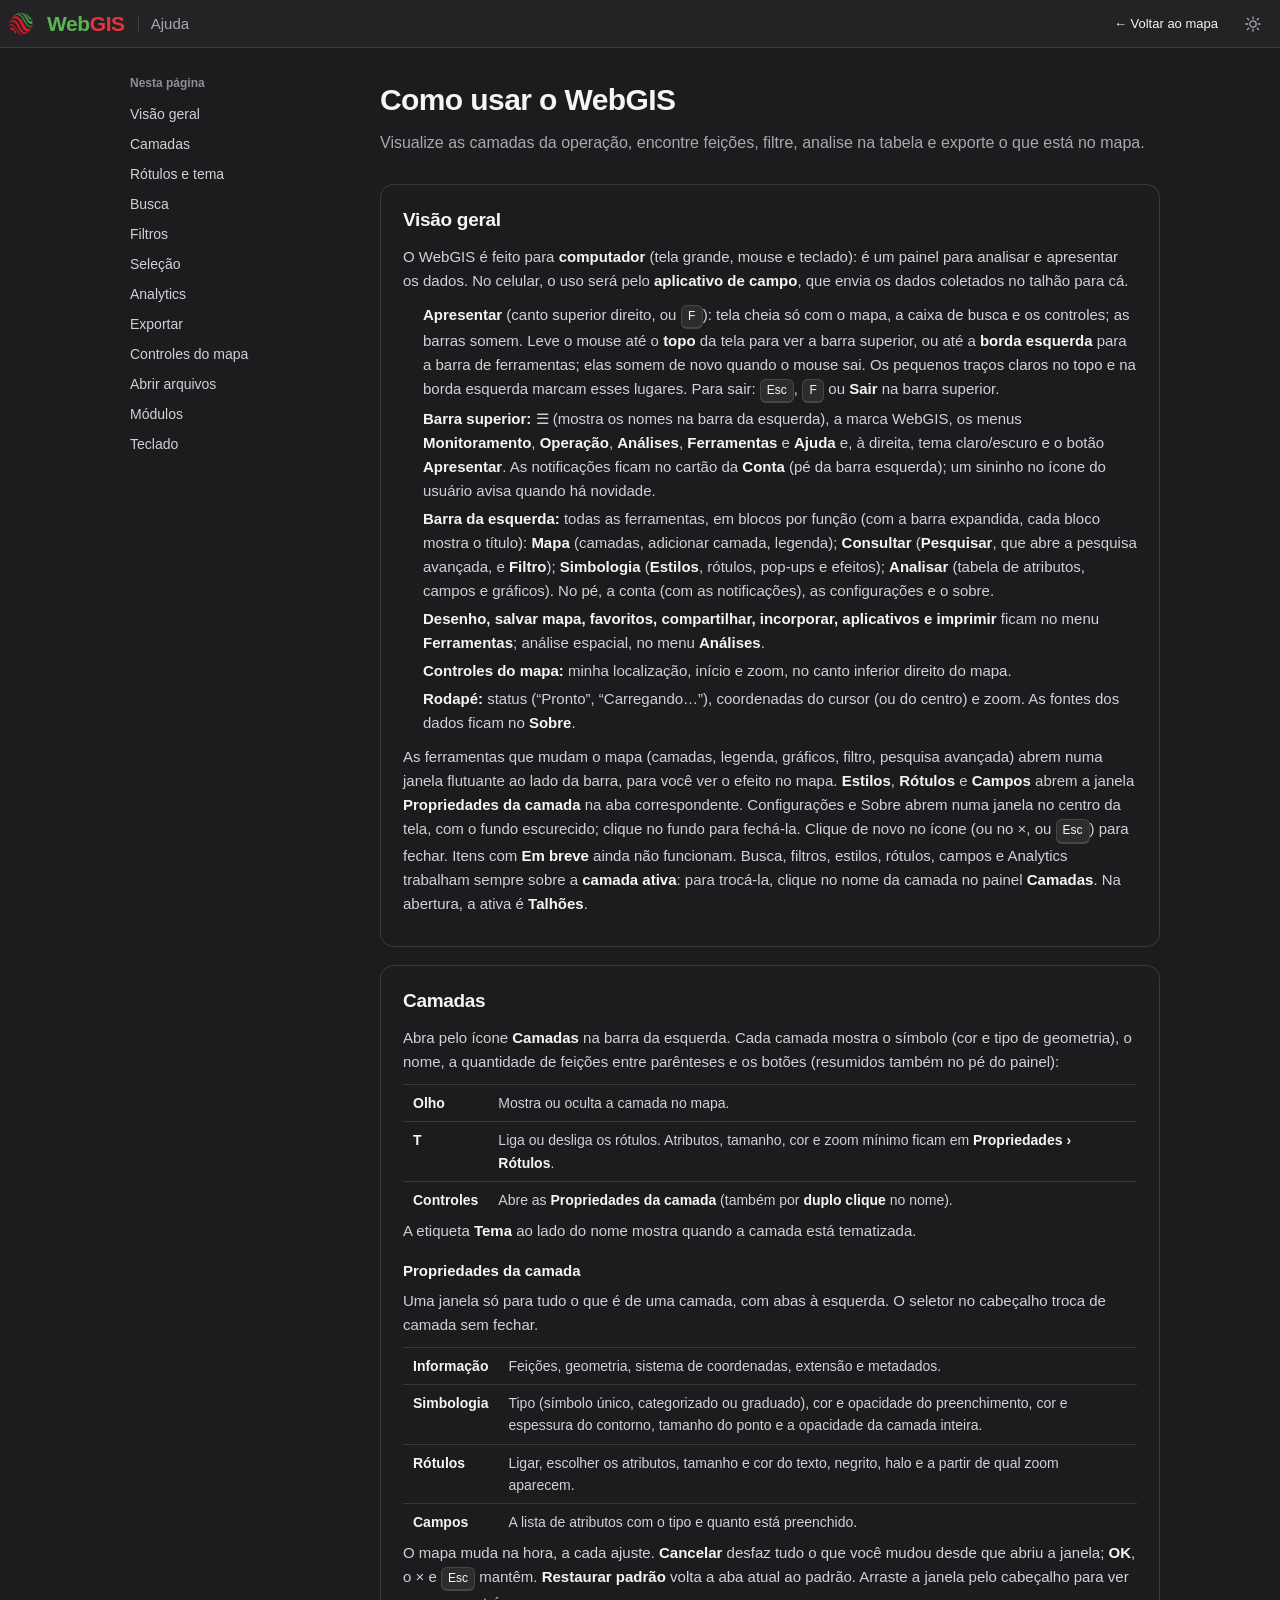
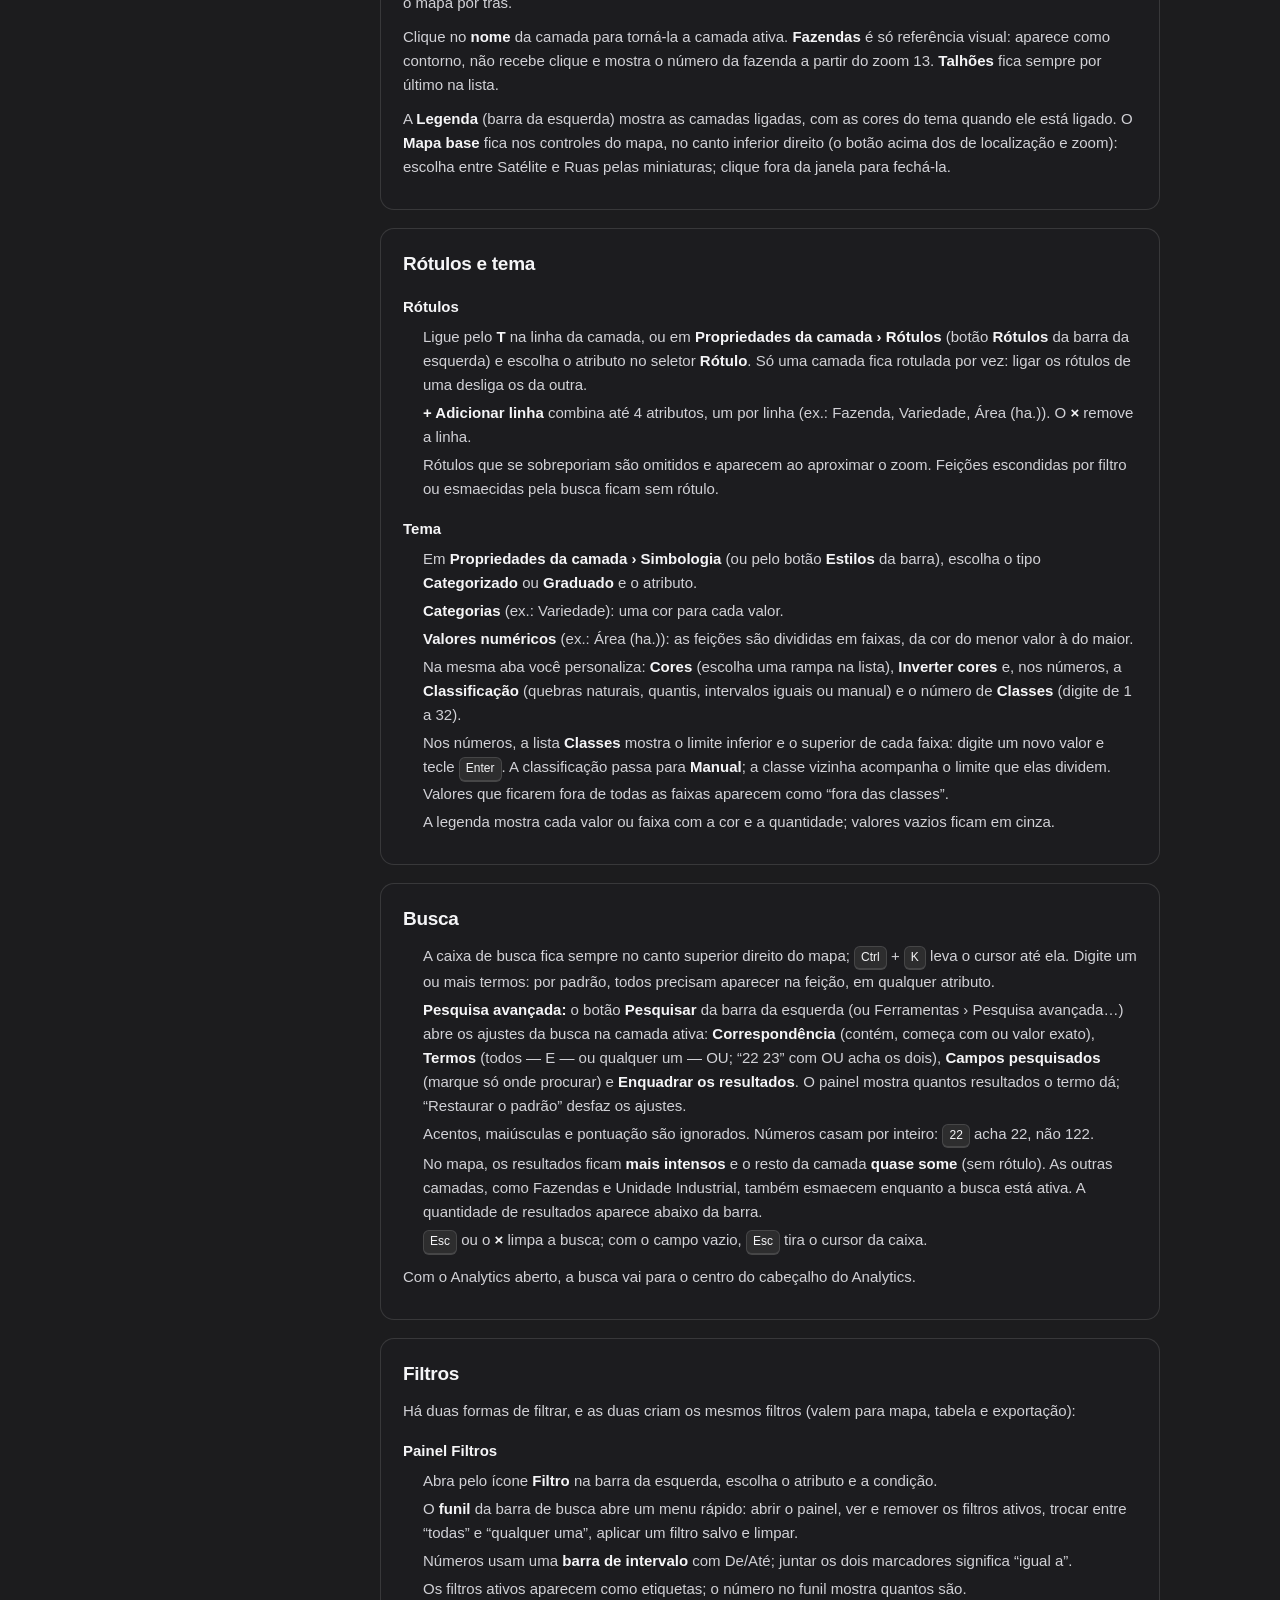
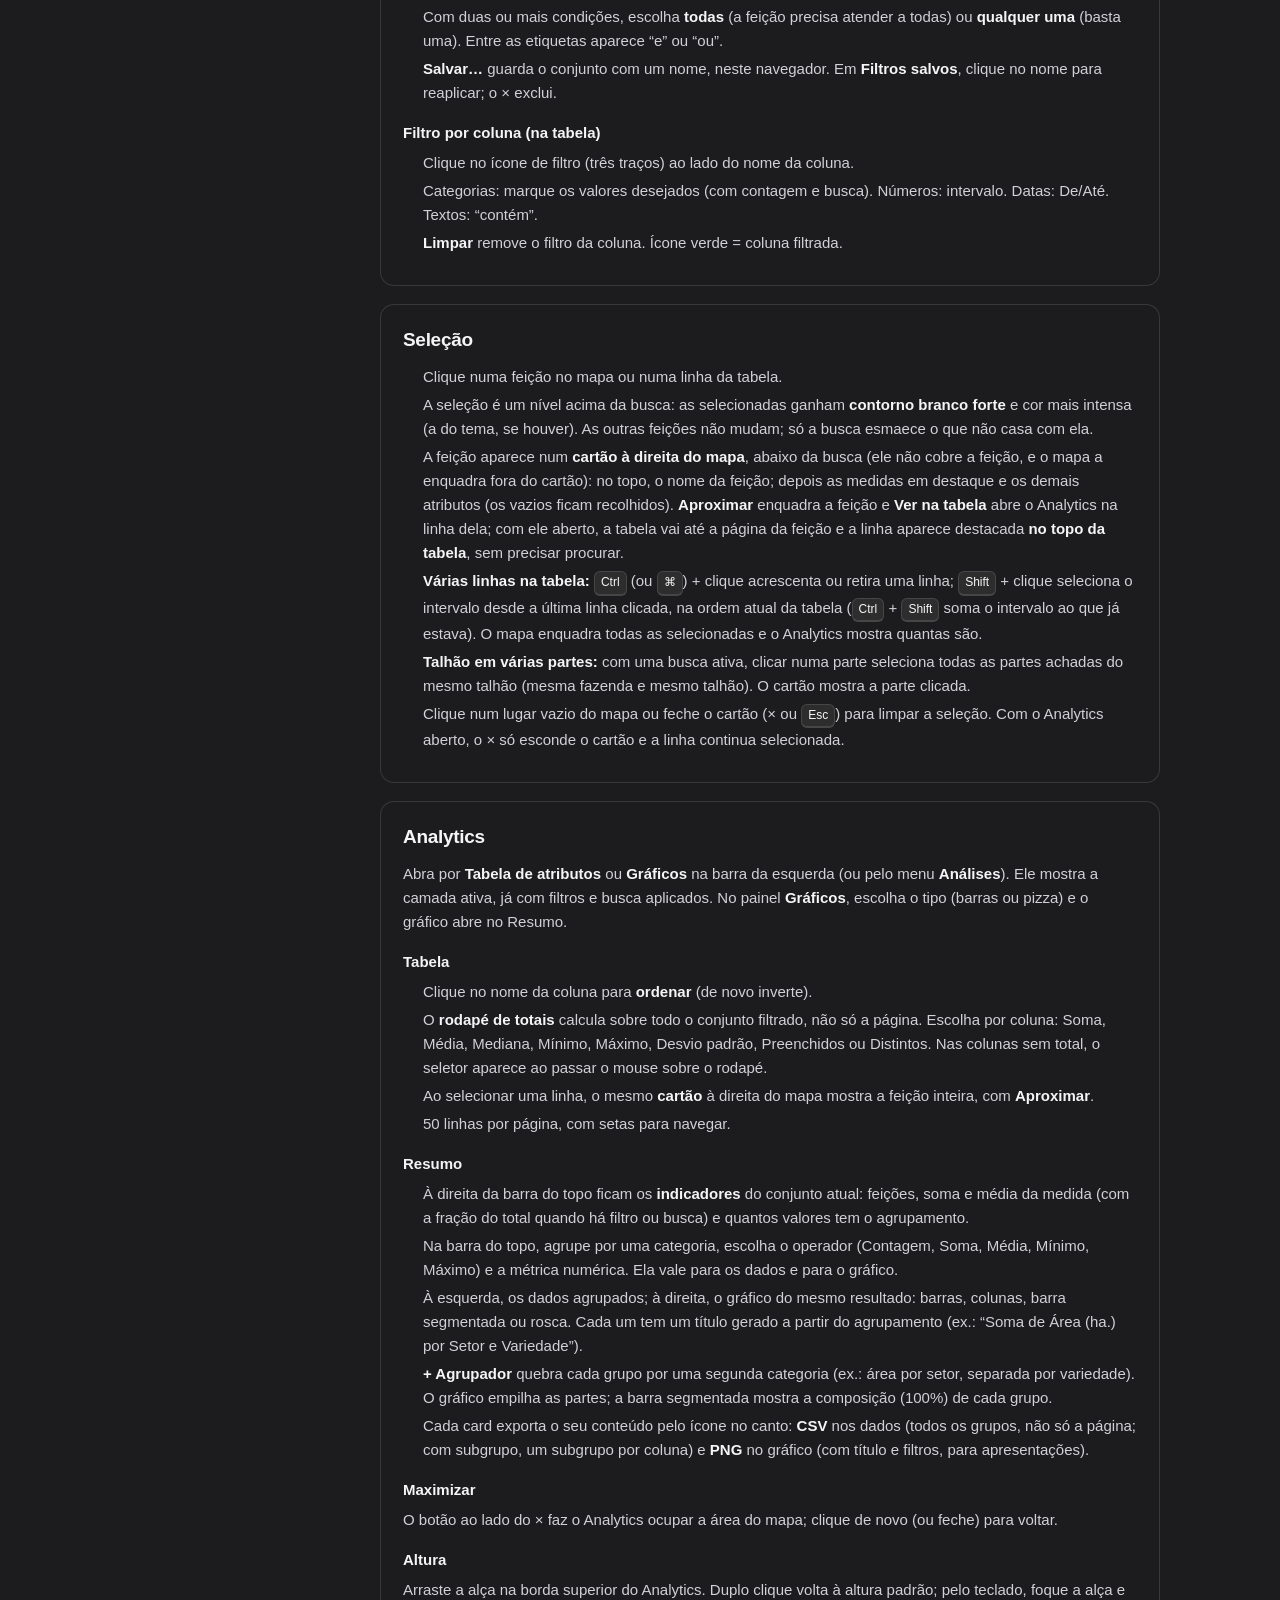
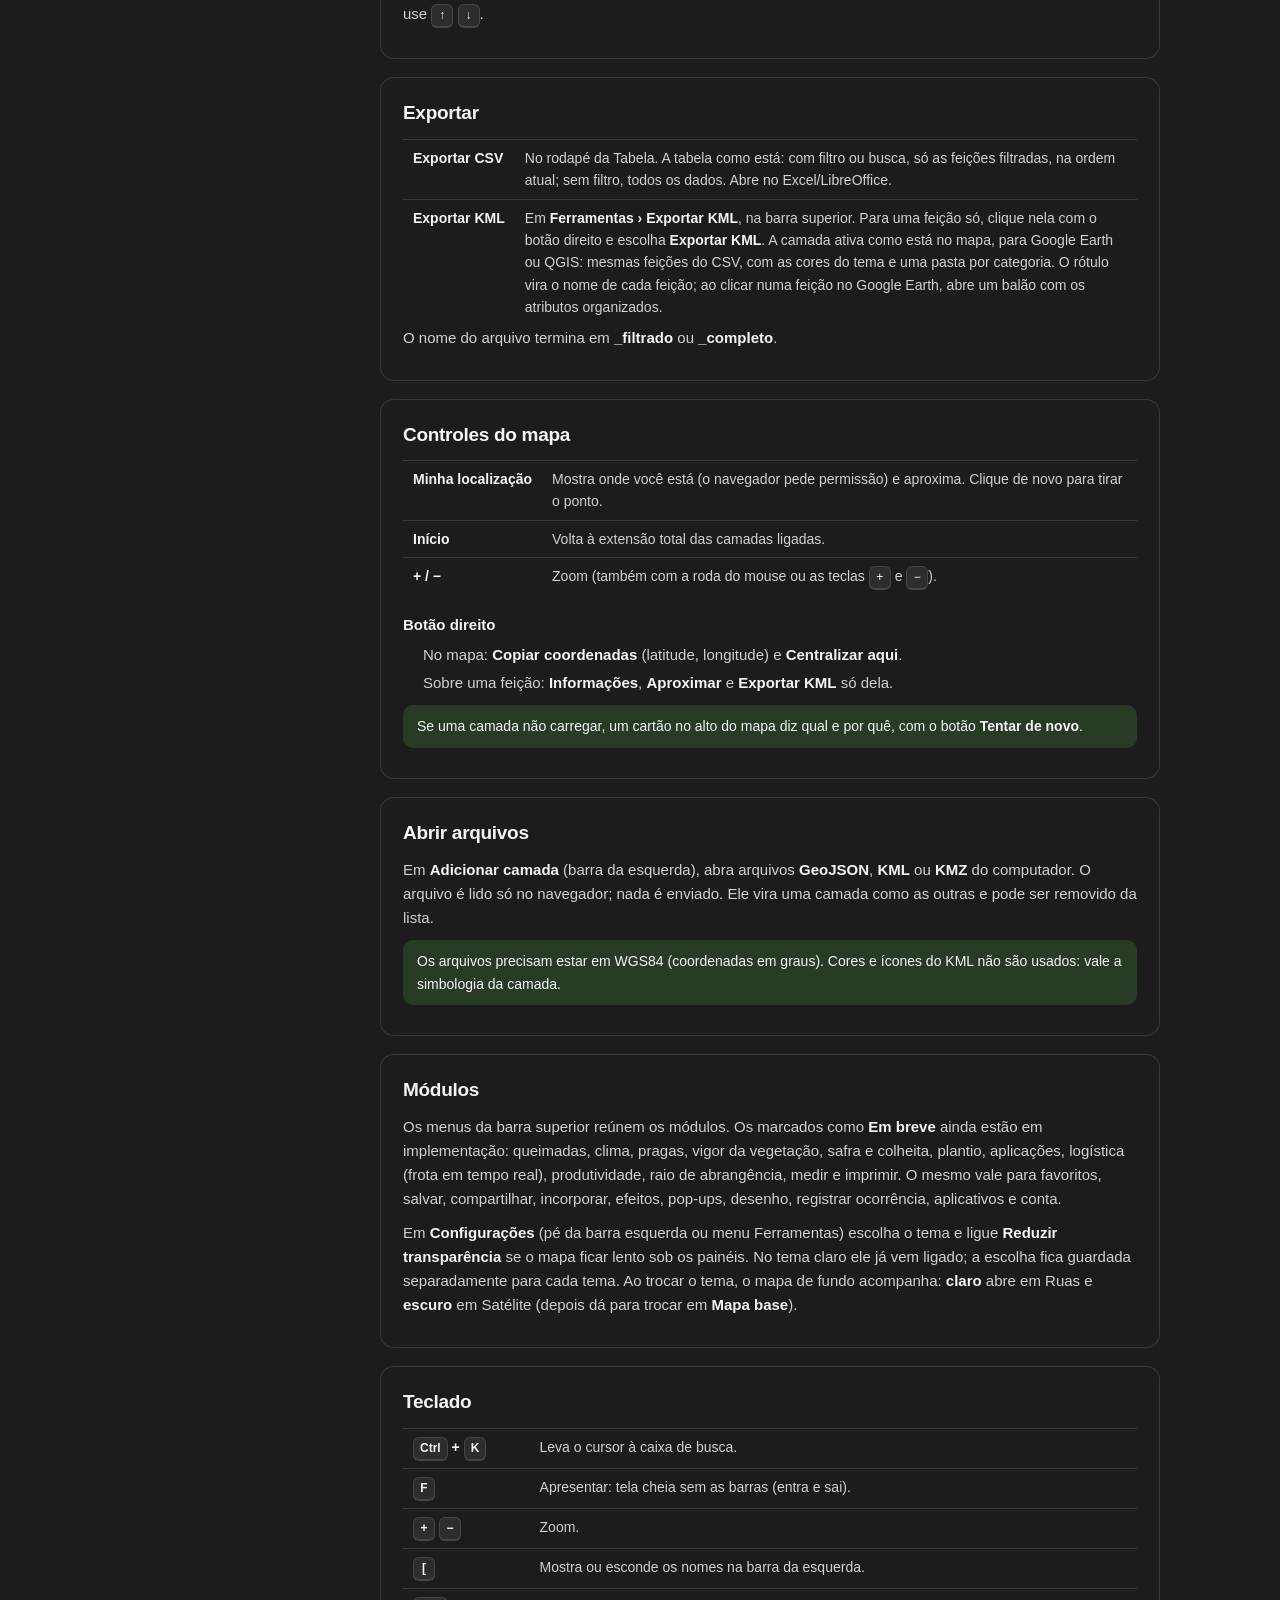
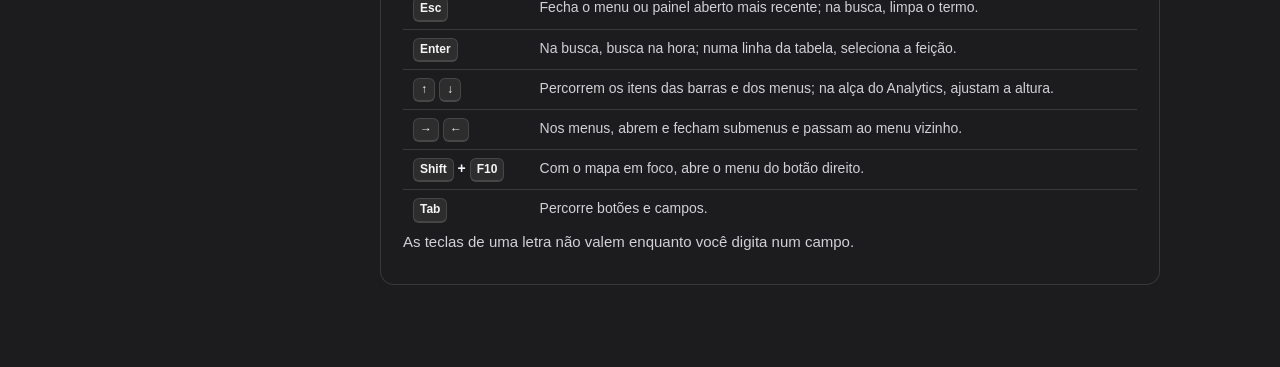
==== ajuda.html @ 35dcbf04 "Camadas: volta o botão de rótulos (T) e ícones do conjunto oficial - Botão T na linha da camada liga" ====
<!DOCTYPE html>
<html lang="pt-BR">

<head>
    <meta charset="UTF-8">
    <meta name="viewport" content="width=device-width, initial-scale=1.0">

    <title>Ajuda · WebGIS</title>
    <meta name="description" content="Guia de uso do WebGIS: camadas, busca, filtros, Analytics, exportação e controles do mapa.">
    <meta name="theme-color" id="meta-theme-color" content="#1c1c1e">

    <!-- Mesma CSP do mapa; o hash corresponde ao script de tema abaixo (idêntico ao do index.html). -->
    <meta
        http-equiv="Content-Security-Policy"
        content="default-src 'self'; script-src 'self' 'sha256-5VChX8X2tOFSpdbvpNxURqT/QXo24LC3D2YyUNdts7Y='; style-src 'self' 'unsafe-inline'; img-src 'self' data:; object-src 'none'; base-uri 'self'; form-action 'none'"
    >

    <link rel="icon" href="assets/icons/favicon.ico" sizes="any">
    <link rel="icon" type="image/png" href="assets/png/favcon_red_green.png">
    <link rel="manifest" href="manifest.webmanifest">
    <link rel="stylesheet" href="css/style.css?v=20261109n">

    <script>(function(){var t="dark";try{if(localStorage.getItem("webgis-theme")==="light"){t="light";}}catch(e){}document.documentElement.setAttribute("data-theme",t);})();</script>

    <style>
        /* Página de leitura: rola normalmente (o mapa usa altura fixa). */
        html,
        body {
            height: auto;
            min-height: 100%;
            overflow: auto;
            background: var(--color-bg);
        }

        .help-topbar {
            position: sticky;
            top: 0;
        }

        .help-back {
            display: inline-flex;
            align-items: center;
            gap: 6px;
            height: 32px;
            padding: 0 14px;
            border-radius: 999px;
            background: transparent;
            color: var(--text);
            font-size: 13px;
            font-weight: 500;
            text-decoration: none;
        }

        .help-back:hover {
            background: var(--segment-selected);
            box-shadow: var(--shadow-segment);
        }

        .help-layout {
            max-width: 1080px;
            margin: 0 auto;
            padding: 28px 20px 64px;
            display: grid;
            grid-template-columns: 220px minmax(0, 1fr);
            gap: 40px;
            align-items: start;
        }

        .help-nav {
            position: sticky;
            top: calc(var(--topbar-h) + 24px);
            display: grid;
            gap: 2px;
        }

        .help-nav p {
            margin: 0 10px 8px;
            color: var(--color-text-subtle);
            font-size: 12px;
            font-weight: 600;
        }

        .help-nav a {
            padding: 6px 10px;
            border-radius: 8px;
            color: var(--color-text-label);
            font-size: 14px;
            text-decoration: none;
        }

        .help-nav a:hover {
            background: var(--hover-bg);
            color: var(--text);
        }

        .help-content {
            color: var(--color-text-label);
            font-size: 15px;
            line-height: 1.6;
        }

        .help-content h1 {
            margin: 0 0 6px;
            color: var(--text);
            font-size: 30px;
            letter-spacing: -0.6px;
        }

        .help-lead {
            margin: 0 0 28px;
            color: var(--text-muted);
            font-size: 16px;
        }

        .help-section {
            margin-bottom: 18px;
            padding: 20px 22px;
            border: 0.5px solid var(--border-hairline);
            border-radius: 14px;
            background: var(--glass-bg);
            scroll-margin-top: calc(var(--topbar-h) + 16px);
        }

        .help-section h2 {
            margin: 0 0 10px;
            color: var(--text);
            font-size: 19px;
            letter-spacing: -0.3px;
        }

        .help-section h3 {
            margin: 16px 0 6px;
            color: var(--text);
            font-size: 15px;
        }

        .help-section p {
            margin: 0 0 10px;
        }

        .help-section ul {
            margin: 0 0 10px;
            padding-left: 20px;
        }

        .help-section li {
            margin-bottom: 4px;
        }

        .help-section strong {
            color: var(--text);
        }

        kbd {
            display: inline-block;
            min-width: 22px;
            padding: 1px 6px;
            border: 1px solid var(--border-hairline);
            border-bottom-width: 2px;
            border-radius: 6px;
            background: var(--color-surface-solid);
            color: var(--text);
            font-family: inherit;
            font-size: 12px;
            text-align: center;
        }

        .help-table {
            width: 100%;
            border-collapse: collapse;
            font-size: 14px;
        }

        .help-table th,
        .help-table td {
            padding: 7px 10px;
            border-top: 1px solid var(--border-hairline);
            text-align: left;
            vertical-align: top;
        }

        .help-table th {
            color: var(--text);
            font-weight: 600;
            white-space: nowrap;
        }

        .help-tip {
            margin-top: 10px;
            padding: 10px 14px;
            border-radius: 10px;
            background: var(--accent-soft);
            color: var(--text);
            font-size: 14px;
        }

        @media (max-width: 820px) {
            .help-layout {
                grid-template-columns: 1fr;
                gap: 20px;
            }

            .help-nav {
                position: static;
                grid-template-columns: repeat(auto-fill, minmax(150px, 1fr));
            }

            .help-nav p {
                grid-column: 1 / -1;
            }
        }
    </style>
</head>

<body>
    <header class="topbar help-topbar">
        <div class="brand">
            <img class="brand-logo" src="assets/png/favcon_red_green.png" alt="" width="28" height="28">
            <span class="brand-name">Web<span class="brand-accent">GIS</span></span><span class="brand-suffix">Ajuda</span>
        </div>

        <div></div>

        <div class="topbar-actions">
            <a class="help-back" href="index.html">← Voltar ao mapa</a>

            <button class="topbar-icon-button theme-toggle" id="theme-toggle" type="button" aria-label="Ativar modo claro" aria-pressed="true" title="Alternar tema">
                <svg class="theme-icon theme-icon-moon" viewBox="0 0 24 24" fill="none" aria-hidden="true">
                    <path d="M21 12.79A9 9 0 1 1 11.21 3 7 7 0 0 0 21 12.79Z" stroke="currentColor" stroke-width="1.7" stroke-linecap="round" stroke-linejoin="round"/>
                </svg>
                <svg class="theme-icon theme-icon-sun" viewBox="0 0 24 24" fill="none" aria-hidden="true">
                    <circle cx="12" cy="12" r="4.2" stroke="currentColor" stroke-width="1.7"/>
                    <path d="M12 2.5V5M12 19V21.5M4.6 4.6L6.4 6.4M17.6 17.6L19.4 19.4M2.5 12H5M19 12H21.5M4.6 19.4L6.4 17.6M17.6 6.4L19.4 4.6" stroke="currentColor" stroke-width="1.7" stroke-linecap="round" stroke-linejoin="round"/>
                </svg>
            </button>
        </div>
    </header>

    <div class="help-layout">
        <nav class="help-nav" aria-label="Seções da ajuda">
            <p>Nesta página</p>
            <a href="#visao-geral">Visão geral</a>
            <a href="#camadas">Camadas</a>
            <a href="#rotulos-tema">Rótulos e tema</a>
            <a href="#busca">Busca</a>
            <a href="#filtros">Filtros</a>
            <a href="#selecao">Seleção</a>
            <a href="#dashboard">Analytics</a>
            <a href="#exportar">Exportar</a>
            <a href="#mapa">Controles do mapa</a>
            <a href="#arquivos">Abrir arquivos</a>
            <a href="#modulos">Módulos</a>
            <a href="#teclado">Teclado</a>
        </nav>

        <main class="help-content">
            <h1>Como usar o WebGIS</h1>
            <p class="help-lead">Visualize as camadas da operação, encontre feições, filtre, analise na tabela e exporte o que está no mapa.</p>

            <section class="help-section" id="visao-geral">
                <h2>Visão geral</h2>
                <p>O WebGIS é feito para <strong>computador</strong> (tela grande, mouse e teclado): é um painel para analisar e apresentar os dados. No celular, o uso será pelo <strong>aplicativo de campo</strong>, que envia os dados coletados no talhão para cá.</p>
                <ul>
                    <li><strong>Apresentar</strong> (canto superior direito, ou <kbd>F</kbd>): tela cheia só com o mapa, a caixa de busca e os controles; as barras somem. Leve o mouse até o <strong>topo</strong> da tela para ver a barra superior, ou até a <strong>borda esquerda</strong> para a barra de ferramentas; elas somem de novo quando o mouse sai. Os pequenos traços claros no topo e na borda esquerda marcam esses lugares. Para sair: <kbd>Esc</kbd>, <kbd>F</kbd> ou <strong>Sair</strong> na barra superior.</li>
                    <li><strong>Barra superior:</strong> ☰ (mostra os nomes na barra da esquerda), a marca WebGIS, os menus <strong>Monitoramento</strong>, <strong>Operação</strong>, <strong>Análises</strong>, <strong>Ferramentas</strong> e <strong>Ajuda</strong> e, à direita, tema claro/escuro e o botão <strong>Apresentar</strong>. As notificações ficam no cartão da <strong>Conta</strong> (pé da barra esquerda); um sininho no ícone do usuário avisa quando há novidade.</li>
                    <li><strong>Barra da esquerda:</strong> todas as ferramentas, em blocos por função (com a barra expandida, cada bloco mostra o título):
                        <strong>Mapa</strong> (camadas, adicionar camada, legenda);
                        <strong>Consultar</strong> (<strong>Pesquisar</strong>, que abre a pesquisa avançada, e <strong>Filtro</strong>);
                        <strong>Simbologia</strong> (<strong>Estilos</strong>, rótulos, pop-ups e efeitos);
                        <strong>Analisar</strong> (tabela de atributos, campos e gráficos).
                        No pé, a conta (com as notificações), as configurações e o sobre.</li>
                    <li><strong>Desenho, salvar mapa, favoritos, compartilhar, incorporar, aplicativos e imprimir</strong> ficam no menu <strong>Ferramentas</strong>; análise espacial, no menu <strong>Análises</strong>.</li>
                    <li><strong>Controles do mapa:</strong> minha localização, início e zoom, no canto inferior direito do mapa.</li>
                    <li><strong>Rodapé:</strong> status (“Pronto”, “Carregando…”), coordenadas do cursor (ou do centro) e zoom. As fontes dos dados ficam no <strong>Sobre</strong>.</li>
                </ul>
                <p>As ferramentas que mudam o mapa (camadas, legenda, gráficos, filtro, pesquisa avançada) abrem numa janela flutuante ao lado da barra, para você ver o efeito no mapa. <strong>Estilos</strong>, <strong>Rótulos</strong> e <strong>Campos</strong> abrem a janela <strong>Propriedades da camada</strong> na aba correspondente. Configurações e Sobre abrem numa janela no centro da tela, com o fundo escurecido; clique no fundo para fechá-la. Clique de novo no ícone (ou no ×, ou <kbd>Esc</kbd>) para fechar. Itens com <strong>Em breve</strong> ainda não funcionam. Busca, filtros, estilos, rótulos, campos e Analytics trabalham sempre sobre a <strong>camada ativa</strong>: para trocá-la, clique no nome da camada no painel <strong>Camadas</strong>. Na abertura, a ativa é <strong>Talhões</strong>.</p>
            </section>

            <section class="help-section" id="camadas">
                <h2>Camadas</h2>
                <p>Abra pelo ícone <strong>Camadas</strong> na barra da esquerda. Cada camada mostra o símbolo (cor e tipo de geometria), o nome, a quantidade de feições entre parênteses e os botões (resumidos também no pé do painel):</p>
                <table class="help-table">
                    <tr><th>Olho</th><td>Mostra ou oculta a camada no mapa.</td></tr>
                    <tr><th>T</th><td>Liga ou desliga os rótulos. Atributos, tamanho, cor e zoom mínimo ficam em <strong>Propriedades › Rótulos</strong>.</td></tr>
                    <tr><th>Controles</th><td>Abre as <strong>Propriedades da camada</strong> (também por <strong>duplo clique</strong> no nome).</td></tr>
                </table>
                <p>A etiqueta <strong>Tema</strong> ao lado do nome mostra quando a camada está tematizada.</p>
                <h3>Propriedades da camada</h3>
                <p>Uma janela só para tudo o que é de uma camada, com abas à esquerda. O seletor no cabeçalho troca de camada sem fechar.</p>
                <table class="help-table">
                    <tr><th>Informação</th><td>Feições, geometria, sistema de coordenadas, extensão e metadados.</td></tr>
                    <tr><th>Simbologia</th><td>Tipo (símbolo único, categorizado ou graduado), cor e opacidade do preenchimento, cor e espessura do contorno, tamanho do ponto e a opacidade da camada inteira.</td></tr>
                    <tr><th>Rótulos</th><td>Ligar, escolher os atributos, tamanho e cor do texto, negrito, halo e a partir de qual zoom aparecem.</td></tr>
                    <tr><th>Campos</th><td>A lista de atributos com o tipo e quanto está preenchido.</td></tr>
                </table>
                <p>O mapa muda na hora, a cada ajuste. <strong>Cancelar</strong> desfaz tudo o que você mudou desde que abriu a janela; <strong>OK</strong>, o × e <kbd>Esc</kbd> mantêm. <strong>Restaurar padrão</strong> volta a aba atual ao padrão. Arraste a janela pelo cabeçalho para ver o mapa por trás.</p>
                <p>Clique no <strong>nome</strong> da camada para torná-la a camada ativa. <strong>Fazendas</strong> é só referência visual: aparece como contorno, não recebe clique e mostra o número da fazenda a partir do zoom 13. <strong>Talhões</strong> fica sempre por último na lista.</p>
                <p>A <strong>Legenda</strong> (barra da esquerda) mostra as camadas ligadas, com as cores do tema quando ele está ligado. O <strong>Mapa base</strong> fica nos controles do mapa, no canto inferior direito (o botão acima dos de localização e zoom): escolha entre Satélite e Ruas pelas miniaturas; clique fora da janela para fechá-la.</p>
            </section>

            <section class="help-section" id="rotulos-tema">
                <h2>Rótulos e tema</h2>
                <h3>Rótulos</h3>
                <ul>
                    <li>Ligue pelo <strong>T</strong> na linha da camada, ou em <strong>Propriedades da camada › Rótulos</strong> (botão <strong>Rótulos</strong> da barra da esquerda) e escolha o atributo no seletor <strong>Rótulo</strong>. Só uma camada fica rotulada por vez: ligar os rótulos de uma desliga os da outra.</li>
                    <li><strong>+ Adicionar linha</strong> combina até 4 atributos, um por linha (ex.: Fazenda, Variedade, Área (ha.)). O <strong>×</strong> remove a linha.</li>
                    <li>Rótulos que se sobreporiam são omitidos e aparecem ao aproximar o zoom. Feições escondidas por filtro ou esmaecidas pela busca ficam sem rótulo.</li>
                </ul>
                <h3>Tema</h3>
                <ul>
                    <li>Em <strong>Propriedades da camada › Simbologia</strong> (ou pelo botão <strong>Estilos</strong> da barra), escolha o tipo <strong>Categorizado</strong> ou <strong>Graduado</strong> e o atributo.</li>
                    <li><strong>Categorias</strong> (ex.: Variedade): uma cor para cada valor.</li>
                    <li><strong>Valores numéricos</strong> (ex.: Área (ha.)): as feições são divididas em faixas, da cor do menor valor à do maior.</li>
                    <li>Na mesma aba você personaliza: <strong>Cores</strong> (escolha uma rampa na lista), <strong>Inverter cores</strong> e, nos números, a <strong>Classificação</strong> (quebras naturais, quantis, intervalos iguais ou manual) e o número de <strong>Classes</strong> (digite de 1 a 32).</li>
                    <li>Nos números, a lista <strong>Classes</strong> mostra o limite inferior e o superior de cada faixa: digite um novo valor e tecle <kbd>Enter</kbd>. A classificação passa para <strong>Manual</strong>; a classe vizinha acompanha o limite que elas dividem. Valores que ficarem fora de todas as faixas aparecem como “fora das classes”.</li>
                    <li>A legenda mostra cada valor ou faixa com a cor e a quantidade; valores vazios ficam em cinza.</li>
                </ul>
            </section>

            <section class="help-section" id="busca">
                <h2>Busca</h2>
                <ul>
                    <li>A caixa de busca fica sempre no canto superior direito do mapa; <kbd>Ctrl</kbd> + <kbd>K</kbd> leva o cursor até ela. Digite um ou mais termos: por padrão, todos precisam aparecer na feição, em qualquer atributo.</li>
                    <li><strong>Pesquisa avançada:</strong> o botão <strong>Pesquisar</strong> da barra da esquerda (ou Ferramentas › Pesquisa avançada…) abre os ajustes da busca na camada ativa: <strong>Correspondência</strong> (contém, começa com ou valor exato), <strong>Termos</strong> (todos — E — ou qualquer um — OU; “22 23” com OU acha os dois), <strong>Campos pesquisados</strong> (marque só onde procurar) e <strong>Enquadrar os resultados</strong>. O painel mostra quantos resultados o termo dá; “Restaurar o padrão” desfaz os ajustes.</li>
                    <li>Acentos, maiúsculas e pontuação são ignorados. Números casam por inteiro: <kbd>22</kbd> acha 22, não 122.</li>
                    <li>No mapa, os resultados ficam <strong>mais intensos</strong> e o resto da camada <strong>quase some</strong> (sem rótulo). As outras camadas, como Fazendas e Unidade Industrial, também esmaecem enquanto a busca está ativa. A quantidade de resultados aparece abaixo da barra.</li>
                    <li><kbd>Esc</kbd> ou o <strong>×</strong> limpa a busca; com o campo vazio, <kbd>Esc</kbd> tira o cursor da caixa.</li>
                </ul>
                <p>Com o Analytics aberto, a busca vai para o centro do cabeçalho do Analytics.</p>
            </section>

            <section class="help-section" id="filtros">
                <h2>Filtros</h2>
                <p>Há duas formas de filtrar, e as duas criam os mesmos filtros (valem para mapa, tabela e exportação):</p>
                <h3>Painel Filtros</h3>
                <ul>
                    <li>Abra pelo ícone <strong>Filtro</strong> na barra da esquerda, escolha o atributo e a condição.</li>
                    <li>O <strong>funil</strong> da barra de busca abre um menu rápido: abrir o painel, ver e remover os filtros ativos, trocar entre “todas” e “qualquer uma”, aplicar um filtro salvo e limpar.</li>
                    <li>Números usam uma <strong>barra de intervalo</strong> com De/Até; juntar os dois marcadores significa “igual a”.</li>
                    <li>Os filtros ativos aparecem como etiquetas; o número no funil mostra quantos são.</li>
                    <li>Com duas ou mais condições, escolha <strong>todas</strong> (a feição precisa atender a todas) ou <strong>qualquer uma</strong> (basta uma). Entre as etiquetas aparece “e” ou “ou”.</li>
                    <li><strong>Salvar…</strong> guarda o conjunto com um nome, neste navegador. Em <strong>Filtros salvos</strong>, clique no nome para reaplicar; o × exclui.</li>
                </ul>
                <h3>Filtro por coluna (na tabela)</h3>
                <ul>
                    <li>Clique no ícone de filtro (três traços) ao lado do nome da coluna.</li>
                    <li>Categorias: marque os valores desejados (com contagem e busca). Números: intervalo. Datas: De/Até. Textos: “contém”.</li>
                    <li><strong>Limpar</strong> remove o filtro da coluna. Ícone verde = coluna filtrada.</li>
                </ul>
            </section>

            <section class="help-section" id="selecao">
                <h2>Seleção</h2>
                <ul>
                    <li>Clique numa feição no mapa ou numa linha da tabela.</li>
                    <li>A seleção é um nível acima da busca: as selecionadas ganham <strong>contorno branco forte</strong> e cor mais intensa (a do tema, se houver). As outras feições não mudam; só a busca esmaece o que não casa com ela.</li>
                    <li>A feição aparece num <strong>cartão à direita do mapa</strong>, abaixo da busca (ele não cobre a feição, e o mapa a enquadra fora do cartão): no topo, o nome da feição; depois as medidas em destaque e os demais atributos (os vazios ficam recolhidos). <strong>Aproximar</strong> enquadra a feição e <strong>Ver na tabela</strong> abre o Analytics na linha dela; com ele aberto, a tabela vai até a página da feição e a linha aparece destacada <strong>no topo da tabela</strong>, sem precisar procurar.</li>
                    <li><strong>Várias linhas na tabela:</strong> <kbd>Ctrl</kbd> (ou <kbd>⌘</kbd>) + clique acrescenta ou retira uma linha; <kbd>Shift</kbd> + clique seleciona o intervalo desde a última linha clicada, na ordem atual da tabela (<kbd>Ctrl</kbd> + <kbd>Shift</kbd> soma o intervalo ao que já estava). O mapa enquadra todas as selecionadas e o Analytics mostra quantas são.</li>
                    <li><strong>Talhão em várias partes:</strong> com uma busca ativa, clicar numa parte seleciona todas as partes achadas do mesmo talhão (mesma fazenda e mesmo talhão). O cartão mostra a parte clicada.</li>
                    <li>Clique num lugar vazio do mapa ou feche o cartão (× ou <kbd>Esc</kbd>) para limpar a seleção. Com o Analytics aberto, o × só esconde o cartão e a linha continua selecionada.</li>
                </ul>
            </section>

            <section class="help-section" id="dashboard">
                <h2>Analytics</h2>
                <p>Abra por <strong>Tabela de atributos</strong> ou <strong>Gráficos</strong> na barra da esquerda (ou pelo menu <strong>Análises</strong>). Ele mostra a camada ativa, já com filtros e busca aplicados. No painel <strong>Gráficos</strong>, escolha o tipo (barras ou pizza) e o gráfico abre no Resumo.</p>
                <h3>Tabela</h3>
                <ul>
                    <li>Clique no nome da coluna para <strong>ordenar</strong> (de novo inverte).</li>
                    <li>O <strong>rodapé de totais</strong> calcula sobre todo o conjunto filtrado, não só a página. Escolha por coluna: Soma, Média, Mediana, Mínimo, Máximo, Desvio padrão, Preenchidos ou Distintos. Nas colunas sem total, o seletor aparece ao passar o mouse sobre o rodapé.</li>
                    <li>Ao selecionar uma linha, o mesmo <strong>cartão</strong> à direita do mapa mostra a feição inteira, com <strong>Aproximar</strong>.</li>
                    <li>50 linhas por página, com setas para navegar.</li>
                </ul>
                <h3>Resumo</h3>
                <ul>
                    <li>À direita da barra do topo ficam os <strong>indicadores</strong> do conjunto atual: feições, soma e média da medida (com a fração do total quando há filtro ou busca) e quantos valores tem o agrupamento.</li>
                    <li>Na barra do topo, agrupe por uma categoria, escolha o operador (Contagem, Soma, Média, Mínimo, Máximo) e a métrica numérica. Ela vale para os dados e para o gráfico.</li>
                    <li>À esquerda, os dados agrupados; à direita, o gráfico do mesmo resultado: barras, colunas, barra segmentada ou rosca. Cada um tem um título gerado a partir do agrupamento (ex.: “Soma de Área (ha.) por Setor e Variedade”).</li>
                    <li><strong>+ Agrupador</strong> quebra cada grupo por uma segunda categoria (ex.: área por setor, separada por variedade). O gráfico empilha as partes; a barra segmentada mostra a composição (100%) de cada grupo.</li>
                    <li>Cada card exporta o seu conteúdo pelo ícone no canto: <strong>CSV</strong> nos dados (todos os grupos, não só a página; com subgrupo, um subgrupo por coluna) e <strong>PNG</strong> no gráfico (com título e filtros, para apresentações).</li>
                </ul>
                <h3>Maximizar</h3>
                <p>O botão ao lado do × faz o Analytics ocupar a área do mapa; clique de novo (ou feche) para voltar.</p>
                <h3>Altura</h3>
                <p>Arraste a alça na borda superior do Analytics. Duplo clique volta à altura padrão; pelo teclado, foque a alça e use <kbd>↑</kbd> <kbd>↓</kbd>.</p>
            </section>

            <section class="help-section" id="exportar">
                <h2>Exportar</h2>
                <table class="help-table">
                    <tr><th>Exportar CSV</th><td>No rodapé da Tabela. A tabela como está: com filtro ou busca, só as feições filtradas, na ordem atual; sem filtro, todos os dados. Abre no Excel/LibreOffice.</td></tr>
                    <tr><th>Exportar KML</th><td>Em <strong>Ferramentas › Exportar KML</strong>, na barra superior. Para uma feição só, clique nela com o botão direito e escolha <strong>Exportar KML</strong>. A camada ativa como está no mapa, para Google Earth ou QGIS: mesmas feições do CSV, com as cores do tema e uma pasta por categoria. O rótulo vira o nome de cada feição; ao clicar numa feição no Google Earth, abre um balão com os atributos organizados.</td></tr>
                </table>
                <p>O nome do arquivo termina em <strong>_filtrado</strong> ou <strong>_completo</strong>.</p>
            </section>

            <section class="help-section" id="mapa">
                <h2>Controles do mapa</h2>
                <table class="help-table">
                                        <tr><th>Minha localização</th><td>Mostra onde você está (o navegador pede permissão) e aproxima. Clique de novo para tirar o ponto.</td></tr>
                                        <tr><th>Início</th><td>Volta à extensão total das camadas ligadas.</td></tr>
                    <tr><th>+ / −</th><td>Zoom (também com a roda do mouse ou as teclas <kbd>+</kbd> e <kbd>−</kbd>).</td></tr>
                </table>
                <h3>Botão direito</h3>
                <ul>
                    <li>No mapa: <strong>Copiar coordenadas</strong> (latitude, longitude) e <strong>Centralizar aqui</strong>.</li>
                    <li>Sobre uma feição: <strong>Informações</strong>, <strong>Aproximar</strong> e <strong>Exportar KML</strong> só dela.</li>
                </ul>
                <p class="help-tip">Se uma camada não carregar, um cartão no alto do mapa diz qual e por quê, com o botão <strong>Tentar de novo</strong>.</p>
            </section>

            <section class="help-section" id="arquivos">
                <h2>Abrir arquivos</h2>
                <p>Em <strong>Adicionar camada</strong> (barra da esquerda), abra arquivos <strong>GeoJSON</strong>, <strong>KML</strong> ou <strong>KMZ</strong> do computador. O arquivo é lido só no navegador; nada é enviado. Ele vira uma camada como as outras e pode ser removido da lista.</p>
                <p class="help-tip">Os arquivos precisam estar em WGS84 (coordenadas em graus). Cores e ícones do KML não são usados: vale a simbologia da camada.</p>
            </section>

            <section class="help-section" id="modulos">
                <h2>Módulos</h2>
                <p>Os menus da barra superior reúnem os módulos. Os marcados como <strong>Em breve</strong> ainda estão em implementação: queimadas, clima, pragas, vigor da vegetação, safra e colheita, plantio, aplicações, logística (frota em tempo real), produtividade, raio de abrangência, medir e imprimir. O mesmo vale para favoritos, salvar, compartilhar, incorporar, efeitos, pop-ups, desenho, registrar ocorrência, aplicativos e conta.</p>
                <p>Em <strong>Configurações</strong> (pé da barra esquerda ou menu Ferramentas) escolha o tema e ligue <strong>Reduzir transparência</strong> se o mapa ficar lento sob os painéis. No tema claro ele já vem ligado; a escolha fica guardada separadamente para cada tema. Ao trocar o tema, o mapa de fundo acompanha: <strong>claro</strong> abre em Ruas e <strong>escuro</strong> em Satélite (depois dá para trocar em <strong>Mapa base</strong>).</p>
            </section>

            <section class="help-section" id="teclado">
                <h2>Teclado</h2>
                <table class="help-table">
                    <tr><th><kbd>Ctrl</kbd> + <kbd>K</kbd></th><td>Leva o cursor à caixa de busca.</td></tr>
                    <tr><th><kbd>F</kbd></th><td>Apresentar: tela cheia sem as barras (entra e sai).</td></tr>
                    <tr><th><kbd>+</kbd> <kbd>−</kbd></th><td>Zoom.</td></tr>
                    <tr><th><kbd>[</kbd></th><td>Mostra ou esconde os nomes na barra da esquerda.</td></tr>
                    <tr><th><kbd>Esc</kbd></th><td>Fecha o menu ou painel aberto mais recente; na busca, limpa o termo.</td></tr>
                    <tr><th><kbd>Enter</kbd></th><td>Na busca, busca na hora; numa linha da tabela, seleciona a feição.</td></tr>
                    <tr><th><kbd>↑</kbd> <kbd>↓</kbd></th><td>Percorrem os itens das barras e dos menus; na alça do Analytics, ajustam a altura.</td></tr>
                    <tr><th><kbd>→</kbd> <kbd>←</kbd></th><td>Nos menus, abrem e fecham submenus e passam ao menu vizinho.</td></tr>
                    <tr><th><kbd>Shift</kbd> + <kbd>F10</kbd></th><td>Com o mapa em foco, abre o menu do botão direito.</td></tr>
                    <tr><th><kbd>Tab</kbd></th><td>Percorre botões e campos.</td></tr>
                </table>
                <p>As teclas de uma letra não valem enquanto você digita num campo.</p>
            </section>
        </main>
    </div>

    <script src="js/theme.js"></script>
    <script src="js/pwa.js"></script>
</body>

</html>
---- css/style.css ----
/* ============================================================
   WEBGIS — estilos

   0. Tokens (claro / escuro)
   1. Reset e base
   2. App, topbar, navegação, tema
   3. Mapa, Leaflet, popup
   4. Ferramentas sobre o mapa (busca, filtros)
   5. Componentes (botões, campos, badge, painéis)
   6. Painel Camadas (conteúdo)
   7. Painel de filtros
   8. Dashboard (resumo e tabela)
   9. Controles do mapa e mapa base
   10. Estrutura: barras laterais e painéis
   11. Movimento reduzido
   ============================================================ */


/* ============================================================
   0. TOKENS

   Duas camadas:

   0a. Sistema de design (vidro fosco). Os nomes do briefing:
       superfícies (--glass-*), texto, acento, alertas, raios,
       ícones e movimento. Escuro é o padrão (:root); o claro vem
       em [data-theme="light"]. Trocar a cor de acento = mudar
       --accent, --accent-soft, --accent-text e --accent-contrast.

   0b. Aliases legados (--color-*, --blur-*, --shadow-*): os
       componentes antigos continuam lendo esses nomes, que agora
       apontam para o sistema novo. Componentes novos usam só 0a.

   Legibilidade sobre o satélite: o vidro é bem opaco (66% no
   escuro, 76% no claro) e o texto passa de 4,5:1 (WCAG AA) sobre
   o pior caso da imagem por trás.
   ============================================================ */

/* ---------- 0a. Sistema de design: tema escuro (padrão) ---------- */

:root {
    color-scheme: dark;

    /* Superfícies de vidro */
    --glass-bg: rgba(30, 30, 33, 0.66);
    /* Cartão interno: véu claro sobre o vidro do painel (a hierarquia vem do aninhamento). */
    --glass-bg-strong: rgba(255, 255, 255, 0.07);
    /* Menus, pop-ups e diálogos: mais opacos, pois ficam sobre conteúdo variado. */
    --glass-bg-solid: rgba(36, 36, 40, 0.92);
    /* Sem desfoque (fallback e .sem-blur): mais opaco para manter a leitura. */
    --glass-bg-fallback: rgba(30, 30, 33, 0.94);
    --glass-border: rgba(255, 255, 255, 0.12);
    --glass-blur: blur(22px) saturate(160%);
    --shadow-lg: 0 18px 48px rgba(0, 0, 0, 0.45), 0 2px 8px rgba(0, 0, 0, 0.25);
    --shadow-sm: 0 2px 8px rgba(0, 0, 0, 0.30);

    /* Texto */
    --text: #f5f5f7;
    --text-muted: #a8a8ae;
    --text-disabled: #6c6c72;

    /* Verde Bambuí: fixo nos dois temas (marca, camadas, sucesso). */
    --brand-green: #5cb83f;
    --success: var(--brand-green);

    /* Acento. Escuro: verde Bambuí no fundo, texto escuro por cima (~8:1).
       Claro: azul (ver [data-theme="light"]). */
    --accent: #5cb83f;
    --accent-contrast: #0f1f0a;
    --accent-soft: rgba(92, 184, 63, 0.20);
    /* Acento como cor de texto/ícone sobre o vidro (legível em cada tema). */
    --accent-text: #7fd063;

    /* Alertas. --danger é o vermelho Bambuí (fundos e ícones);
       --danger-text é a versão legível como texto em cada tema. */
    --danger: #e53935;
    /* Texto sobre --danger: vermelho quase preto (4,7:1). O branco dava só 4,2:1. */
    --danger-contrast: #1f0000;
    --danger-text: #ff6f6b;
    --warning: #f5a524;
    --info: #4ea8ff;

    /* Raios */
    --radius-lg: 20px;
    --radius-md: 14px;
    --radius-sm: 8px;
    --radius-pill: 999px;

    /* Ícones temáticos do sprite: o preenchimento claro sai da cor do
       traço; o fundo interno imita a superfície onde o ícone está. */
    --icon-fill: color-mix(in srgb, currentColor 18%, transparent);
    --icon-bg: #232326;

    /* Movimento */
    --ease: cubic-bezier(0.25, 0.8, 0.25, 1);
    --dur-fast: 150ms;
    --dur: 250ms;
}

/* ---------- 0a. Sistema de design: tema claro ---------- */

[data-theme="light"] {
    color-scheme: light;

    --glass-bg: rgba(255, 255, 255, 0.76);
    --glass-bg-strong: rgba(255, 255, 255, 0.62);
    --glass-bg-solid: rgba(252, 252, 253, 0.94);
    --glass-bg-fallback: rgba(250, 250, 252, 0.96);
    --glass-border: rgba(255, 255, 255, 0.55);
    --shadow-lg: 0 18px 48px rgba(0, 0, 0, 0.16), 0 2px 8px rgba(0, 0, 0, 0.08);
    --shadow-sm: 0 2px 8px rgba(0, 0, 0, 0.10);

    --text: #1d1d1f;
    --text-muted: #5c5c63;
    --text-disabled: #a5a5ab;

    --brand-green: var(--accent);
    --success: var(--accent);

    /* Acento azul no tema claro: texto branco por cima (4,7:1) e
       versão de texto mais escura (≥ 5:1 sobre o vidro claro). */
    --accent: #0071e3;
    --accent-contrast: #ffffff;
    --accent-soft: rgba(0, 113, 227, 0.12);
    --accent-text: #0062c4;

    --danger-text: #c62828;

    --icon-bg: #f4f4f6;
}

/* ---------- Sem desfoque: navegador sem suporte ou .sem-blur ----------
   backdrop-filter sobre o mapa em movimento custa caro em máquinas
   fracas. Sem ele, o vidro vira uma superfície quase sólida.
   Para ligar à mão: localStorage.setItem("webgis-sem-blur", "1")
   e recarregar (js/theme.js aplica a classe no <html>). */

@supports not ((backdrop-filter: blur(1px)) or (-webkit-backdrop-filter: blur(1px))) {
    :root,
    :root[data-theme="light"] {
        --glass-blur: none;
        --glass-bg: var(--glass-bg-fallback);
    }
}

:root.sem-blur,
:root.sem-blur[data-theme="light"] {
    --glass-blur: none;
    --glass-bg: var(--glass-bg-fallback);
}


/* ---------- 0b. Tokens complementares: tema escuro (padrão) ---------- */

:root {
    --color-bg: #1c1c1e;
    --color-surface-solid: rgba(48, 48, 50, 0.86);
    --color-surface-opaque: #2c2c2e;
    --color-map-bg: #232326;

    --color-text-subtle: #8e8e93;
    --color-text-label: #d1d1d6;

    /* Nomes dos campos nos popups: mesmo verde-claro nos dois temas. */
    --color-field-label: #9acd83;
    --color-action: #64b0ff;

    --border-hairline: var(--glass-border);

    --hover-bg: rgba(255, 255, 255, 0.06);
    --active-bg: rgba(255, 255, 255, 0.10);

    --shadow-toggle: 0 4px 14px rgba(0, 0, 0, 0.46);

    --border-bar: var(--glass-border);
    --fill-segment: rgba(118, 118, 128, 0.24);
    --fill-segment-hover: rgba(118, 118, 128, 0.34);
    --segment-selected: #636366;
    --shadow-segment: 0 3px 8px rgba(0, 0, 0, 0.24), 0 3px 1px rgba(0, 0, 0, 0.08);

    --topbar-h: 48px;
    /* Rodapé translúcido sobre o mapa (coordenadas e zoom). */
    --footer-h: 26px;
    --sidebar-w: 320px;
    /* Altura da coluna de controles do mapa (localização, início, zoom): o cartão da feição para acima dela. */
    --map-controls-h: 216px;
    --gutter: 16px;
    --dashboard-h: 46%;
}

/* ---------- 0b. Tokens complementares: tema claro ---------- */

[data-theme="light"] {
    --color-bg: #f5f5f7;
    --color-surface-solid: rgba(255, 255, 255, 0.86);
    --color-surface-opaque: #f7f7f9;
    --color-map-bg: #d9ddd9;

    /* Mais escuro que o do tema escuro: #8e8e93 dava só 3:1 sobre o fundo claro; este dá 4,7:1. */
    --color-text-subtle: #6e6e73;
    --color-text-label: #3a3a3c;
    --color-field-label: var(--accent-text);

    /* Texto de ações (links do iOS): ≥ 4,5:1 sobre as superfícies. */
    --color-action: #0066cc;

    /* No claro, o filete branco some contra o vidro: usa-se cinza. */
    --border-hairline: rgba(0, 0, 0, 0.08);

    --hover-bg: rgba(0, 0, 0, 0.045);
    --active-bg: rgba(0, 0, 0, 0.06);

    --shadow-toggle: 0 4px 14px rgba(0, 0, 0, 0.10);

    --border-bar: rgba(0, 0, 0, 0.12);
    --fill-segment: rgba(118, 118, 128, 0.12);
    --fill-segment-hover: rgba(118, 118, 128, 0.20);
    --segment-selected: #ffffff;
    --shadow-segment: 0 3px 8px rgba(0, 0, 0, 0.12), 0 3px 1px rgba(0, 0, 0, 0.04);
}


/* ============================================================
   1. RESET E BASE
   ============================================================ */

*,
*::before,
*::after {
    margin: 0;
    padding: 0;
    box-sizing: border-box;
}

html,
body {
    width: 100%;
    height: 100%;
}

body {
    font-family: -apple-system, BlinkMacSystemFont, "SF Pro Text", "Segoe UI", "Helvetica Neue", Arial, sans-serif;
    background: var(--color-bg);
    color: var(--text);
    -webkit-font-smoothing: antialiased;
    -moz-osx-font-smoothing: grayscale;
    overflow: hidden;
}

button,
input,
select {
    font: inherit;
    color: inherit;
}

button {
    background: none;
    border: 0;
    cursor: pointer;
}

button:disabled {
    cursor: default;
}

a {
    color: inherit;
}

ul,
ol {
    list-style: none;
}

[hidden] {
    display: none !important;
}

:focus-visible {
    outline: 2px solid var(--accent);
    outline-offset: 2px;
}

.visually-hidden {
    position: absolute;
    width: 1px;
    height: 1px;
    overflow: hidden;
    clip: rect(0 0 0 0);
    white-space: nowrap;
}


/* ============================================================
   2. APP, TOPBAR, NAVEGAÇÃO, TEMA
   ============================================================ */

.app {
    width: 100%;
    height: 100vh;
    height: 100dvh;
    display: flex;
    flex-direction: column;
    overflow: hidden;
    background: var(--color-bg);
}

/*
   Barra no estilo da navigation bar do iOS: material translúcido
   com desfoque, linha fina inferior e sem sombra. Três colunas:
   marca | centro (reservado aos menus dos módulos) | ações.
*/
.topbar {
    position: relative;
    height: var(--topbar-h);
    min-height: var(--topbar-h);
    display: grid;
    grid-template-columns: 1fr auto 1fr;
    align-items: center;
    gap: 16px;
    padding: 0 16px 0 20px;
    background: var(--glass-bg);
    border-bottom: 0.5px solid var(--border-bar);
    backdrop-filter: var(--glass-blur);
    -webkit-backdrop-filter: var(--glass-blur);
    z-index: 100;
}

.brand {
    display: flex;
    align-items: center;
    gap: 9px;
    min-width: 0;
}

.brand-logo {
    width: 32px;
    height: 32px;
    display: block;
    object-fit: contain;
    filter: drop-shadow(0 2px 4px rgba(0, 0, 0, 0.25));
}

/*
   Marca nas cores da logo (Bambuí Bioenergia): "Web" no verde do
   símbolo e "GIS" no vermelho de "Bioenergia", em fonte pesada
   como a da logo.
*/
:root {
    --logo-green: #5bb54f;
    --logo-red: #e8333c;
}

.brand-name {
    color: var(--logo-green);
    font-size: 21px;
    font-weight: 800;
    letter-spacing: -0.4px;
    line-height: 1;
}

.brand-accent {
    color: var(--logo-red);
}

/* Complemento da marca (ex.: "Ajuda"), separado por um traço fino. */
.brand-suffix {
    margin-left: 4px;
    padding-left: 12px;
    border-left: 1px solid var(--border-hairline);
    color: var(--text-muted);
    font-size: 15px;
    font-weight: 500;
}

/* ---------- Menus de módulos (centro da barra) ----------
   Inspirados nos menus do iOS/macOS: botões em texto, painel com
   cantos generosos, linhas de 52px, ícone em quadrado colorido
   (como nos Ajustes do iOS), separadores finos recuados e
   entrada com leve escala.
*/

/* Menus em texto, como os itens de uma barra de navegação do iOS. */
.module-menu {
    display: flex;
    align-items: center;
    gap: 2px;
    margin-left: 96px;
}

.module-menu:empty {
    display: none;
}

.module-menu-group {
    position: relative;
}

.module-menu-trigger {
    height: 32px;
    display: inline-flex;
    align-items: center;
    gap: 5px;
    padding: 0 12px;
    border-radius: 8px;
    color: var(--color-text-label);
    font-size: 15px;
    font-weight: 500;
    letter-spacing: -0.24px;
    white-space: nowrap;
    transition: background-color var(--dur) ease, color var(--dur) ease;
}

.module-menu-trigger:hover {
    background: var(--hover-bg);
    color: var(--text);
}

/* Menu aberto: fundo suave e texto na cor de destaque (tint do iOS). */
.module-menu-trigger[aria-expanded="true"] {
    background: var(--fill-segment);
    color: var(--accent);
}

.module-menu-chevron {
    width: 12px;
    height: 12px;
    opacity: 0.6;
    transition: transform var(--dur) ease;
}

.module-menu-trigger[aria-expanded="true"] .module-menu-chevron {
    transform: rotate(180deg);
}

.module-menu-soon {
    flex: none;
    padding: 3px 8px;
    border-radius: 999px;
    background: var(--fill-segment);
    color: var(--color-text-subtle);
    font-size: 11px;
    font-weight: 600;
    white-space: nowrap;
}

.topbar-actions {
    /* Coluna fixa: as ações ficam sempre à direita, mesmo com o centro vazio. */
    grid-column: 3;
    justify-self: end;
    display: flex;
    align-items: center;
    gap: 8px;
}

/* Âncora de cartões que abrem sob um botão da barra (ex.: aviso "Em breve" da IA). */
.topbar-popover-anchor {
    position: relative;
}

/* Cartão "Em breve": mesmo visual dos itens dos menus de módulos. */
.coming-soon-card {
    position: absolute;
    top: calc(100% + 12px);
    right: 0;
    width: 320px;
    display: flex;
    align-items: center;
    gap: 12px;
    padding: 12px;
    border: 0.5px solid var(--border-hairline);
    border-radius: 14px;
    background: var(--color-surface-opaque);
    box-shadow: 0 18px 50px rgba(0, 0, 0, 0.28), 0 4px 14px rgba(0, 0, 0, 0.14);
    z-index: 1200;
    animation: module-menu-pop 180ms cubic-bezier(0.2, 0.9, 0.3, 1.15);
}

.coming-soon-card[hidden] {
    display: none;
}

@keyframes module-menu-pop {
    from {
        opacity: 0;
        transform: translateY(-6px) scale(0.96);
    }

    to {
        opacity: 1;
        transform: none;
    }
}

.coming-soon-text {
    flex: 1;
    min-width: 0;
    display: grid;
    gap: 2px;
}

.coming-soon-title {
    color: var(--text);
    font-size: 15px;
    font-weight: 500;
    letter-spacing: -0.24px;
}

.coming-soon-description {
    color: var(--color-text-subtle);
    font-size: 13px;
    line-height: 1.3;
    letter-spacing: -0.08px;
}

/* Botões redondos com preenchimento sutil, como os da barra do iOS. */
.topbar-icon-button {
    width: 32px;
    height: 32px;
    display: flex;
    align-items: center;
    justify-content: center;
    border-radius: 50%;
    background: var(--fill-segment);
    color: var(--text);
    transition: background-color var(--dur) ease, transform var(--dur) ease;
}

.topbar-icon-button:hover {
    background: var(--fill-segment-hover);
}

.topbar-icon-button:active {
    transform: scale(0.94);
}

.topbar-icon-button svg {
    width: 18px;
    height: 18px;
}

.theme-icon {
    width: 17px;
    height: 17px;
}

.theme-icon-sun,
[data-theme="dark"] .theme-icon-moon {
    display: none;
}

[data-theme="dark"] .theme-icon-sun {
    display: block;
}


/* ============================================================
   3. MAPA, LEAFLET, POPUP
   ============================================================ */

.map-container {
    position: relative;
    flex: 1;
    min-height: 0;
    overflow: hidden;
    background: var(--color-map-bg);
    z-index: 1;
}

/*
   z-index 0 confina os painéis internos do Leaflet (200–700) ao
   próprio mapa; sem isso eles cobririam sidebar e painéis.
*/
.map-background {
    position: absolute;
    inset: 0;
    background: var(--color-map-bg);
    z-index: 0;
}

.map-background:focus-visible {
    outline-offset: -2px;
}

/* Foco vindo de clique/toque (ver leaflet-view.js): sem anel. */
.map-background.is-pointer-focus:focus-visible {
    outline: none;
}

.leaflet-container {
    background: var(--color-map-bg);
    font-family: inherit;
    font-size: 12px;
}

.leaflet-control-attribution {
    font-size: 10px;
}

[data-theme="dark"] .leaflet-control-attribution {
    background: var(--glass-bg);
    color: var(--color-text-subtle);
}

[data-theme="dark"] .leaflet-control-attribution a {
    color: var(--text-muted);
}

.feature-popup-body {
    display: flex;
    flex-direction: column;
    max-height: min(56vh, 460px);
}

/* Cabeçalho: camada · atributo do título (kicker) e o título da feição. */
.feature-popup-header {
    padding: 14px 44px 10px 16px;
}

.feature-popup-layer {
    overflow: hidden;
    color: var(--color-text-subtle);
    font-size: 11px;
    font-weight: 600;
    letter-spacing: 0.02em;
    text-overflow: ellipsis;
    white-space: nowrap;
}

.feature-popup-title {
    margin-top: 2px;
    color: var(--text);
    font-size: 17px;
    font-weight: 600;
    line-height: 1.25;
    letter-spacing: -0.3px;
    overflow-wrap: anywhere;
}

.feature-popup-scroll {
    flex: 1 1 auto;
    min-height: 0;
    display: grid;
    gap: 10px;
    padding: 0 12px 12px;
    overflow-y: auto;
    overscroll-behavior: contain;
}

/* Destaques: medidas em blocos lado a lado. */
.feature-highlights {
    display: grid;
    grid-template-columns: repeat(auto-fit, minmax(84px, 1fr));
    gap: 6px;
}

.feature-highlight {
    min-width: 0;
    padding: 8px 10px;
    border-radius: 10px;
    background: var(--fill-segment);
}

.feature-highlight dt {
    overflow: hidden;
    color: var(--text-muted);
    font-size: 11px;
    font-weight: 500;
    text-overflow: ellipsis;
    white-space: nowrap;
}

.feature-highlight dd {
    margin: 1px 0 0;
    color: var(--text);
    font-size: 17px;
    font-weight: 600;
    font-variant-numeric: tabular-nums;
    letter-spacing: -0.3px;
    overflow-wrap: anywhere;
}

/* Detalhes: lista agrupada, separadores finos recuados (iOS). */
.feature-info {
    display: grid;
    border-radius: 10px;
    background: var(--fill-segment);
}

.feature-info-row {
    position: relative;
    padding: 7px 12px;
}

.feature-info-row + .feature-info-row::before {
    content: "";
    position: absolute;
    top: 0;
    right: 0;
    left: 12px;
    height: 0.5px;
    background: var(--border-hairline);
}

.feature-info dt {
    color: var(--text-muted);
    font-size: 11px;
    font-weight: 500;
}

.feature-info dd {
    margin: 0;
    color: var(--text);
    font-size: 13px;
    line-height: 1.35;
    overflow-wrap: anywhere;
}

.feature-info-empty {
    color: var(--text-muted);
}

/* Atributos sem valor: recolhidos numa linha discreta. */
.feature-blank {
    padding: 0 4px;
    color: var(--color-text-subtle);
    font-size: 12px;
}

.feature-blank summary {
    width: fit-content;
    border-radius: 6px;
    cursor: pointer;
}

.feature-blank summary:hover {
    color: var(--text-muted);
}

.feature-blank-list {
    margin-top: 4px;
    overflow-wrap: anywhere;
}

/* Ações: botões discretos no rodapé, fora da área que rola. */
.feature-popup-actions {
    display: flex;
    gap: 6px;
    padding: 10px 12px 12px;
    border-top: 0.5px solid var(--border-hairline);
}

.feature-popup-action {
    flex: 1 1 0;
    min-height: 32px;
    display: inline-flex;
    align-items: center;
    justify-content: center;
    gap: 6px;
    padding: 0 10px;
    border-radius: 9px;
    background: var(--fill-segment);
    color: var(--color-action);
    font-size: 13px;
    font-weight: 600;
    white-space: nowrap;
    transition: background-color var(--dur) ease, transform var(--dur) ease;
}

.feature-popup-action:hover {
    background: var(--fill-segment-hover);
}

.feature-popup-action:active {
    transform: scale(0.97);
}

.feature-popup-action svg {
    width: 16px;
    height: 16px;
}

/*
   ---------- Modo apresentação (Apresentar / F) ----------
   Em tela cheia (#app.is-fullscreen, js/ui/map-controls.js) as
   barras saem do fluxo: o mapa ocupa a tela inteira, com a busca e
   os controles. Com o mouse na borda, a barra volta por cima do
   mapa (.is-revealed) e some de novo quando o mouse sai.
*/
.app.is-fullscreen .topbar {
    position: fixed;
    top: 0;
    left: 0;
    right: 0;
    z-index: 1300;
    transform: translateY(-100%);
    transition: transform var(--dur) var(--ease), box-shadow var(--dur) var(--ease);
}

.app.is-fullscreen .toolbar-left {
    position: fixed;
    top: 0;
    bottom: 0;
    left: 0;
    z-index: 1290;
    transform: translateX(-100%);
    transition: transform var(--dur) var(--ease), width var(--dur) var(--ease), box-shadow var(--dur) var(--ease);
}

.app.is-fullscreen .topbar.is-revealed,
.app.is-fullscreen .toolbar-left.is-revealed {
    transform: none;
    box-shadow: var(--shadow-lg);
}

/* Com as duas à vista, a barra esquerda começa abaixo da superior. */
.app.is-fullscreen .topbar.is-revealed ~ .workspace .toolbar-left.is-revealed {
    top: var(--topbar-h);
}

/* Barra esquerda à vista: a janela aberta ao lado dela abre espaço, em vez de ficar coberta. */
.app.is-fullscreen .side-panel-left {
    transition: opacity var(--dur) var(--ease), transform var(--dur) var(--ease), left var(--dur) var(--ease), visibility 0s linear var(--dur);
}

.app.is-fullscreen .side-panel-left.is-open {
    transition: opacity var(--dur) var(--ease), transform var(--dur) var(--ease), left var(--dur) var(--ease);
}

.app.present-left-open .side-panel-left {
    left: 56px;
}

.app.present-left-open .toolbar-left.is-expanded ~ .map-container .side-panel-left {
    left: 248px;
}

/* Puxadores: indicam onde as barras escondidas voltam; somem com a barra à vista. */
.present-handle {
    display: none;
    position: fixed;
    border-radius: var(--radius-pill);
    background: rgba(255, 255, 255, 0.55);
    box-shadow: 0 0 0 1px rgba(0, 0, 0, 0.25);
    pointer-events: none;
    z-index: 1280;
    transition: opacity var(--dur) var(--ease);
}

.present-handle-top {
    top: 5px;
    left: 50%;
    width: 44px;
    height: 4px;
    transform: translateX(-50%);
}

.present-handle-left {
    top: 50%;
    left: 5px;
    width: 4px;
    height: 44px;
    transform: translateY(-50%);
}

.app.is-fullscreen .present-handle {
    display: block;
}

.app.present-top-open .present-handle-top,
.app.present-left-open .present-handle-left {
    opacity: 0;
}

/* Aviso ao entrar: pílula de vidro no alto, some sozinha. */
.present-hint {
    position: fixed;
    top: 18px;
    left: 50%;
    transform: translateX(-50%);
    padding: 8px 16px;
    border: 1px solid var(--glass-border);
    border-radius: var(--radius-pill);
    background: var(--glass-bg-solid);
    box-shadow: var(--shadow-lg);
    backdrop-filter: var(--glass-blur);
    -webkit-backdrop-filter: var(--glass-blur);
    color: var(--text);
    font-size: 13px;
    white-space: nowrap;
    pointer-events: none;
    z-index: 1310;
    animation: present-hint-in 260ms var(--ease);
}

.present-hint[hidden] {
    display: none;
}

.present-hint kbd {
    padding: 0 5px;
    border: 1px solid var(--border-hairline);
    border-radius: 4px;
    font: inherit;
    font-size: 12px;
}

@keyframes present-hint-in {
    from {
        opacity: 0;
        transform: translate(-50%, -6px);
    }
}

/*
   ---------- Cartão da feição (o pop-up) ----------
   À direita do mapa: abaixo da caixa de busca (40px) e acima dos
   controles (--map-controls-h); com o Analytics aberto, a busca vai
   para ele e os controles sobem junto.
*/

.feature-card {
    --card-top: calc(var(--gutter) + 50px);
    position: absolute;
    top: var(--card-top);
    right: var(--gutter);
    width: 340px;
    max-height: calc(100% - var(--card-top) - var(--footer-h) - var(--gutter) - 8px - var(--map-controls-h) - 12px);
    display: flex;
    flex-direction: column;
    border: 0.5px solid var(--border-hairline);
    border-radius: 16px;
    background: var(--glass-bg-solid);
    color: var(--text);
    box-shadow: var(--shadow-lg);
    backdrop-filter: var(--glass-blur);
    -webkit-backdrop-filter: var(--glass-blur);
    z-index: 310;
    animation: feature-card-in 180ms ease-out;
}

.dashboard-open .feature-card {
    --card-top: var(--gutter);
    max-height: calc(100% - var(--card-top) - var(--dashboard-h) - var(--footer-h) - 16px - var(--map-controls-h) - 12px);
}

.feature-card[hidden],
.dashboard-maximized .feature-card {
    display: none;
}

@keyframes feature-card-in {
    from {
        opacity: 0;
        transform: translateY(-4px);
    }
}

.feature-card-body {
    min-height: 0;
    display: flex;
    flex-direction: column;
    font-size: 13px;
    line-height: 1.4;
}

.feature-card-body .feature-popup-body {
    max-height: none;
    min-height: 0;
}

.feature-card-close {
    position: absolute;
    top: 10px;
    right: 10px;
    width: 26px;
    height: 26px;
    display: grid;
    place-items: center;
    border-radius: 50%;
    background: var(--fill-segment);
    color: var(--text-muted);
    z-index: 1;
}

.feature-card-close:hover {
    background: var(--fill-segment-hover);
    color: var(--text);
}

.feature-card-close svg {
    width: 14px;
    height: 14px;
}

/* ---------- Pontos com ícone de imagem (ex.: usina) ---------- */

/* Marcadores ilustrados já têm sombra própria: nada de filtro extra (js/map/marker-icons.js). */
.feature-marker {
    transition: filter var(--dur) ease, opacity var(--dur) ease;
}

/* Busca ativa: os pontos que não casam esmaecem. */
.feature-marker.is-dimmed {
    opacity: 0.2;
}

/* Selecionado (nível acima da busca): halo branco forte em volta do ícone. */
.feature-marker.is-selected {
    opacity: 1;
    filter: drop-shadow(0 0 2px #ffffff) drop-shadow(0 0 5px #ffffff) drop-shadow(0 2px 3px rgba(0, 0, 0, 0.4));
}

/* ---------- Carregamento de camadas (cartão central) ---------- */

/* Camada sobre o mapa que só centraliza o cartão; cliques passam para o mapa. */
.loading-overlay {
    position: absolute;
    inset: 0;
    display: flex;
    align-items: center;
    justify-content: center;
    padding: 16px;
    pointer-events: none;
    z-index: 260;
}

.loading-card {
    width: min(320px, 100%);
    display: grid;
    gap: 10px;
    padding: 16px 18px;
    border: 1px solid var(--border-hairline);
    border-radius: 14px;
    background: var(--glass-bg);
    box-shadow: var(--shadow-lg);
    backdrop-filter: var(--glass-blur);
    -webkit-backdrop-filter: var(--glass-blur);
}

.loading-title {
    overflow: hidden;
    color: var(--text);
    font-size: 14px;
    font-weight: 600;
    text-overflow: ellipsis;
    white-space: nowrap;
}

.loading-bar {
    position: relative;
    height: 6px;
    overflow: hidden;
    border-radius: 3px;
    background: var(--fill-segment);
}

.loading-bar-fill {
    width: 0;
    height: 100%;
    border-radius: 3px;
    background: var(--accent);
    transition: width 200ms ease;
}

/* Sem tamanho conhecido (ou processando): faixa que percorre a barra. */
.loading-bar.is-indeterminate .loading-bar-fill {
    position: absolute;
    width: 35%;
    animation: loading-slide 1.2s ease-in-out infinite;
}

@keyframes loading-slide {
    from {
        left: -35%;
    }

    to {
        left: 100%;
    }
}

.loading-detail {
    color: var(--text-muted);
    font-size: 12px;
    font-variant-numeric: tabular-nums;
}

.map-status {
    position: absolute;
    top: 64px;
    left: 50%;
    transform: translateX(-50%);
    padding: 6px 11px;
    border: 1px solid var(--border-hairline);
    border-radius: var(--radius-md);
    background: var(--glass-bg);
    box-shadow: var(--shadow-toggle);
    backdrop-filter: var(--glass-blur);
    -webkit-backdrop-filter: var(--glass-blur);
    color: var(--text-muted);
    font-size: 12px;
    white-space: nowrap;
    z-index: 400;
}


/* ============================================================
   4. FERRAMENTAS SOBRE O MAPA
   ============================================================ */

/*
   Barra única de busca + filtros, na mesma altura (40px) do botão
   Camadas e dos controles: o filtro fica dentro da barra, à
   direita, separado por um traço fino.
*/
.map-tools {
    position: absolute;
    top: var(--gutter);
    right: var(--gutter);
    width: min(420px, calc(100% - 88px));
    height: 40px;
    display: flex;
    align-items: center;
    padding: 0 4px 0 0;
    border: 1px solid var(--border-hairline);
    border-radius: var(--radius-md);
    background: var(--glass-bg);
    box-shadow: var(--shadow-toggle);
    backdrop-filter: var(--glass-blur);
    -webkit-backdrop-filter: var(--glass-blur);
    z-index: 300;
    transition: background-color var(--dur) ease, border-color var(--dur) ease;
}

.map-tools:has(.search-input:focus) {
    background: var(--color-surface-solid);
    border-color: var(--accent);
}

.search-bar {
    flex: 1 1 auto;
    min-width: 0;
    height: 100%;
    display: flex;
    align-items: center;
    gap: 8px;
    padding: 0 8px 0 12px;
}

.map-tools-divider {
    width: 1px;
    height: 20px;
    flex-shrink: 0;
    margin-right: 4px;
    background: var(--border-hairline);
}

.search-icon {
    width: 16px;
    height: 16px;
    flex-shrink: 0;
    color: var(--color-text-subtle);
}

.search-input {
    flex: 1 1 auto;
    min-width: 0;
    background: none;
    border: 0;
    color: var(--color-text-label);
    font-size: 14px;
}

.search-input::placeholder {
    color: var(--color-text-subtle);
}

.search-input:focus {
    outline: none;
}

.search-input::-webkit-search-cancel-button {
    display: none;
}

.search-clear {
    width: 20px;
    height: 20px;
    display: flex;
    align-items: center;
    justify-content: center;
    border-radius: 50%;
    color: var(--text-muted);
}

.search-clear svg {
    width: 11px;
    height: 11px;
}

.search-clear:hover {
    color: var(--text);
    background: var(--hover-bg);
}

.search-feedback {
    position: absolute;
    top: calc(100% + 8px);
    right: 0;
    max-width: 320px;
    padding: 6px 10px;
    background: var(--glass-bg);
    border: 1px solid var(--border-hairline);
    border-radius: var(--radius-sm);
    box-shadow: var(--shadow-lg);
    backdrop-filter: var(--glass-blur);
    -webkit-backdrop-filter: var(--glass-blur);
    color: var(--text-muted);
    font-size: 12px;
    white-space: nowrap;
    overflow: hidden;
    text-overflow: ellipsis;
}

/* Filtro: botão interno da barra de busca. */
.tool-button {
    position: relative;
    width: 32px;
    height: 32px;
    flex-shrink: 0;
    display: flex;
    align-items: center;
    justify-content: center;
    border-radius: 8px;
    color: var(--text-muted);
    transition: background-color var(--dur) ease, color var(--dur) ease;
}

.tool-button svg {
    width: 18px;
    height: 18px;
}

.tool-button:hover {
    background: var(--hover-bg);
    color: var(--text);
}

.tool-button[aria-expanded="true"] {
    background: var(--fill-segment);
    color: var(--text);
}

.tool-button .badge {
    position: absolute;
    top: -4px;
    right: -4px;
}


/* ============================================================
   5. COMPONENTES
   ============================================================ */

.badge {
    min-width: 18px;
    height: 18px;
    display: inline-flex;
    align-items: center;
    justify-content: center;
    padding: 0 5px;
    border-radius: 9px;
    background: var(--accent);
    color: var(--accent-contrast);
    font-size: 11px;
    font-weight: 700;
    font-variant-numeric: tabular-nums;
}

.button {
    min-height: 32px;
    display: inline-flex;
    align-items: center;
    justify-content: center;
    gap: 6px;
    padding: 6px 12px;
    border: 1px solid var(--border-hairline);
    border-radius: var(--radius-sm);
    background: var(--color-surface-solid);
    color: var(--color-text-label);
    font-size: 12px;
    font-weight: 500;
    white-space: nowrap;
    transition: background-color var(--dur) ease, border-color var(--dur) ease;
}

.button:hover:not(:disabled) {
    background: var(--hover-bg);
    color: var(--text);
}

.button:disabled {
    opacity: 0.45;
}

/* Verde mais fechado que a marca: texto branco com contraste ≥ 4,5:1 (WCAG AA). */
.button-primary {
    border-color: var(--accent);
    background: var(--accent);
    color: var(--accent-contrast);
    font-weight: 600;
}

.button-primary:hover:not(:disabled) {
    background: var(--accent);
    color: var(--accent-contrast);
    filter: brightness(1.06);
}

.button-ghost {
    background: transparent;
}

.icon-button {
    width: 28px;
    height: 28px;
    flex-shrink: 0;
    display: inline-flex;
    align-items: center;
    justify-content: center;
    border-radius: 7px;
    color: var(--color-text-subtle);
    font-size: 18px;
    line-height: 1;
}

.icon-button:hover {
    background: var(--hover-bg);
    color: var(--text);
}

.field {
    display: grid;
    gap: 4px;
}

.field-inline {
    display: flex;
    align-items: center;
    gap: 8px;
}

.field-label {
    color: var(--color-text-subtle);
    font-size: 11px;
    font-weight: 600;
    letter-spacing: 0.04em;
    text-transform: uppercase;
}

.field select,
.field-row input {
    width: 100%;
    min-width: 0;
    min-height: 32px;
    padding: 5px 8px;
    border: 1px solid var(--border-hairline);
    border-radius: var(--radius-sm);
    background: var(--color-surface-solid);
    color: var(--text);
    font-size: 13px;
}

/* Campo sem efeito no momento (ex.: Métrica com operador Contagem). */
.field.is-disabled {
    opacity: 0.45;
}

.field-inline select {
    width: auto;
    max-width: 220px;
}

.field-row {
    display: flex;
    align-items: center;
    gap: 6px;
}

.field-separator {
    color: var(--color-text-subtle);
    font-size: 12px;
}

.field-error {
    color: var(--danger-text);
    font-size: 12px;
}

.dashboard {
    background: var(--glass-bg);
    border: 1px solid var(--border-hairline);
    box-shadow: var(--shadow-lg);
    backdrop-filter: var(--glass-blur);
    -webkit-backdrop-filter: var(--glass-blur);
    font-size: 13px;
}

.panel-title {
    color: var(--text);
    font-size: 14px;
    font-weight: 600;
    letter-spacing: -0.1px;
}

.panel-summary {
    color: var(--text-muted);
    font-size: 12px;
    font-variant-numeric: tabular-nums;
}


/* ============================================================
   6. PAINEL CAMADAS (conteúdo; a moldura é .side-panel, seção 10)
   ============================================================ */

.sidebar-section {
    margin-bottom: 18px;
}

.sidebar-empty {
    padding: 8px;
    color: var(--color-text-subtle);
    font-size: 12px;
    line-height: 1.5;
}

.layer-item {
    border-radius: 8px;
}

.layer-item.is-active {
    background: var(--active-bg);
}

.layer-row {
    display: flex;
    align-items: center;
    gap: 9px;
    padding: 6px 8px;
    color: var(--color-text-label);
}

/* Botões de ícone da linha da camada: olho (visibilidade) e T (rótulos). */
.layer-toggle {
    width: 26px;
    height: 26px;
    flex-shrink: 0;
    display: flex;
    align-items: center;
    justify-content: center;
    border-radius: 7px;
    color: var(--color-text-subtle);
    transition: color var(--dur) ease, background-color var(--dur) ease;
}

.layer-toggle svg {
    width: 18px;
    height: 18px;
}

.layer-toggle:hover:not(:disabled) {
    background: var(--hover-bg);
    color: var(--text);
}

/* Ligado (olho, rótulos): verde, inclusive com o mouse em cima, para o estado não sumir ao clicar. */
.layer-toggle[aria-pressed="true"],
.layer-toggle[aria-pressed="true"]:hover:not(:disabled) {
    color: var(--brand-green);
}

.layer-toggle:disabled {
    opacity: 0.4;
}

/* Camada oculta: nome e quantidade esmaecidos. */
.layer-row.is-hidden .layer-title {
    opacity: 0.5;
}

/* Nome e quantidade ocupam o espaço livre; o nome encurta com "…" se preciso. */
.layer-title {
    flex: 1 1 auto;
    min-width: 0;
    display: flex;
    align-items: baseline;
    gap: 6px;
}

.layer-actions {
    flex-shrink: 0;
    display: flex;
    align-items: center;
    gap: 2px;
}

/* Rótulo com várias linhas: título, uma linha por atributo, "+ Adicionar linha". */
.layer-label-fields {
    display: grid;
    grid-template-columns: auto minmax(0, 1fr);
    align-items: center;
    gap: 6px 8px;
    padding: 0 8px 8px 8px;
}

.layer-label-fields > .field-label {
    grid-row: 1;
    align-self: center;
}

.layer-label-lines {
    grid-column: 2;
    display: grid;
    gap: 6px;
}

.layer-label-field {
    display: flex;
    align-items: center;
    gap: 6px;
}

.layer-label-remove {
    flex: none;
    width: 24px;
    height: 24px;
    display: grid;
    place-items: center;
    border-radius: 6px;
    color: var(--color-text-subtle);
    font-size: 15px;
    line-height: 1;
}

.layer-label-remove:hover {
    background: var(--hover-bg);
    color: var(--text);
}

.layer-label-add {
    justify-self: start;
}

.layer-label-field select {
    flex: 1;
    min-width: 0;
    min-height: 28px;
    padding: 3px 6px;
    border: 1px solid var(--border-hairline);
    border-radius: var(--radius-sm);
    background: var(--color-surface-solid);
    color: var(--text);
    font-size: 12px;
}

/* Legenda do tema por categoria: cor · valor · quantidade. */
/* ---------- Tema: rampa de cores, inverter e classes (painel Estilos, js/ui/layer-tools.js) ---------- */

/*
   Grids e flex com conteúdo largo (seletor com textos longos,
   campos de texto) só encolhem até a largura do cartão com
   minmax(0, 1fr) e min-width: 0; sem isso, vazam para a direita.
*/
.theme-settings {
    display: grid;
    grid-template-columns: minmax(0, 1fr);
    gap: 10px;
}

.theme-settings > *,
.theme-settings .settings-text {
    min-width: 0;
}

.theme-settings .layer-label-field > .field-label {
    flex: 0 0 86px;
}

.theme-settings .layer-label-field > select,
.theme-settings .ramp-current {
    width: 0;
    flex: 1 1 auto;
}

.theme-settings .settings-row {
    padding: 0;
}

.theme-settings > .settings-hint {
    margin: -4px 0 0 92px;
}

.ramp-bar {
    flex: none;
    display: block;
    width: 72px;
    height: 14px;
    border: 1px solid var(--border-hairline);
    border-radius: 4px;
}

.ramp-current {
    flex: 1;
    min-width: 0;
    min-height: 30px;
    display: flex;
    align-items: center;
    gap: 8px;
    padding: 4px 8px;
    border: 1px solid var(--border-hairline);
    border-radius: var(--radius-sm);
    background: var(--color-surface-solid);
    color: var(--text);
    font: inherit;
    font-size: 12px;
    text-align: left;
    cursor: pointer;
}

.ramp-current:hover {
    background: var(--hover-bg);
}

.ramp-current:focus-visible,
.ramp-option:focus-visible {
    outline: 2px solid var(--accent);
    outline-offset: 1px;
}

.ramp-name {
    flex: 1;
    min-width: 0;
    overflow: hidden;
    text-overflow: ellipsis;
    white-space: nowrap;
}

/* Seta (▾) desenhada com bordas; vira para cima com a lista aberta. */
.ramp-chevron {
    flex: none;
    width: 7px;
    height: 7px;
    margin: -3px 2px 0 0;
    border-right: 1.5px solid currentColor;
    border-bottom: 1.5px solid currentColor;
    color: var(--text-muted);
    transform: rotate(45deg);
    transition: transform var(--dur-fast) var(--ease);
}

.ramp-current[aria-expanded="true"] .ramp-chevron {
    margin-top: 3px;
    transform: rotate(-135deg);
}

.ramp-list {
    display: grid;
    gap: 10px;
    max-height: 300px;
    overflow-y: auto;
    padding: 8px;
    border: 1px solid var(--border-hairline);
    border-radius: var(--radius-md);
    background: var(--color-surface-solid);
}

.ramp-group {
    display: grid;
    gap: 4px;
}

.ramp-group-title {
    color: var(--color-text-subtle);
    font-size: 11px;
    font-weight: 600;
    letter-spacing: 0.04em;
    text-transform: uppercase;
}

.ramp-grid {
    display: grid;
    grid-template-columns: repeat(2, minmax(0, 1fr));
    gap: 4px;
}

.ramp-option {
    min-width: 0;
    display: flex;
    align-items: center;
    gap: 6px;
    padding: 4px;
    border: 1px solid transparent;
    border-radius: var(--radius-sm);
    background: transparent;
    color: var(--text-muted);
    font: inherit;
    font-size: 11px;
    text-align: left;
    cursor: pointer;
}

.ramp-option .ramp-bar {
    width: 56px;
    height: 12px;
}

.ramp-option:hover {
    background: var(--hover-bg);
    color: var(--text);
}

.ramp-option[aria-pressed="true"] {
    border-color: var(--accent);
    background: var(--accent-soft);
    color: var(--text);
}

/* Número de classes e limites digitados (faixas de valor). */
.theme-classes-input,
.theme-limit-input {
    min-width: 0;
    min-height: 28px;
    padding: 3px 8px;
    border: 1px solid var(--border-hairline);
    border-radius: var(--radius-sm);
    background: var(--color-surface-solid);
    color: var(--text);
    font: inherit;
    font-size: 12px;
    font-variant-numeric: tabular-nums;
}

.theme-classes-input {
    flex: 0 0 72px;
}

.theme-limit-input {
    width: 0;
    flex: 1 1 0;
    text-align: right;
}

.theme-classes-input:focus-visible,
.theme-limit-input:focus-visible {
    outline: 2px solid var(--accent);
    outline-offset: 1px;
}

.theme-limits {
    grid-template-columns: minmax(0, 1fr);
    max-height: 340px;
    padding: 0 0 8px 0;
}

.theme-limits > * {
    min-width: 0;
}

.theme-limit-row .legend-count {
    flex: 0 0 44px;
    text-align: right;
}

.theme-limit-dash {
    flex: none;
    color: var(--text-muted);
}

.theme-limits-hint {
    padding: 0;
}


.legend {
    display: grid;
    gap: 2px;
    max-height: 260px;
    overflow-y: auto;
    padding: 0 8px 10px 8px;
}

.legend-item {
    display: flex;
    align-items: center;
    gap: 8px;
    padding: 3px 0;
    color: var(--color-text-label);
    font-size: 12px;
}

.legend-item.is-muted {
    color: var(--color-text-subtle);
}

.legend-swatch {
    width: 12px;
    height: 12px;
    flex-shrink: 0;
    border: 1px solid rgba(0, 0, 0, 0.25);
    border-radius: 3px;
}

.legend-label {
    flex: 1;
    min-width: 0;
    overflow: hidden;
    text-overflow: ellipsis;
    white-space: nowrap;
}

.legend-count {
    flex-shrink: 0;
    color: var(--color-text-subtle);
    font-size: 11px;
    font-variant-numeric: tabular-nums;
}


/* ---------- Rótulos no mapa ---------- */

/* O divIcon do Leaflet não tem tamanho; o texto se centraliza no ponto. */
.feature-label {
    width: 0;
    height: 0;
    background: none;
    border: 0;
}

.feature-label-text {
    position: absolute;
    left: 0;
    top: 0;
    transform: translate(-50%, -50%);
    color: #ffffff;
    font-size: 11px;
    font-weight: 600;
    /* Uma linha por atributo do rótulo ("\n"), centralizadas. */
    line-height: 1.2;
    text-align: center;
    white-space: pre;
    /* Halo escuro: legível sobre satélite e sobre o mapa de ruas. */
    text-shadow:
        0 0 2px rgba(0, 0, 0, 0.95),
        0 0 4px rgba(0, 0, 0, 0.8),
        0 1px 2px rgba(0, 0, 0, 0.9);
}


.layer-name {
    flex: 0 1 auto;
    min-width: 0;
    overflow: hidden;
    text-align: left;
    text-overflow: ellipsis;
    white-space: nowrap;
    color: inherit;
    font-size: 13px;
}

.layer-name[aria-pressed="true"] {
    color: var(--text);
    font-weight: 600;
}

/* Símbolo da camada (cor e tipo de geometria), antes do nome. */
.layer-symbol {
    flex: none;
    width: 14px;
    height: 14px;
    border-radius: 3px;
}

.layer-symbol.is-fill {
    border: 1.5px solid var(--symbol-color);
    background: color-mix(in srgb, var(--symbol-color) 55%, transparent);
}

.layer-symbol.is-outline {
    border: 1.5px solid var(--symbol-color);
    background: transparent;
    box-shadow: 0 0 0 1px rgba(0, 0, 0, 0.35);
}

.layer-symbol.is-point {
    width: 10px;
    height: 10px;
    margin: 2px;
    border: 1.5px solid #ffffff;
    border-radius: 50%;
    background: var(--symbol-color);
    box-shadow: 0 0 0 0.5px rgba(0, 0, 0, 0.4);
}

.layer-symbol.is-line {
    height: 3px;
    border-radius: 2px;
    background: var(--symbol-color);
    transform: rotate(-30deg);
}

.layer-symbol.is-icon {
    border-radius: 0;
    object-fit: contain;
}

.layer-row.is-hidden .layer-symbol {
    opacity: 0.4;
}

/* Guia rápido no pé da aba Camadas. */
.sidebar-key {
    display: grid;
    gap: 8px;
    margin: 14px 8px 0;
    padding-top: 12px;
    border-top: 0.5px solid var(--border-hairline);
    color: var(--color-text-subtle);
    font-size: 11px;
    line-height: 1.45;
}

.sidebar-key strong {
    color: var(--text-muted);
    font-weight: 600;
}

.sidebar-key-list {
    display: flex;
    flex-wrap: wrap;
    gap: 4px 14px;
    list-style: none;
}

.sidebar-key-list li {
    display: inline-flex;
    align-items: center;
    gap: 4px;
}

.sidebar-key-list svg {
    width: 14px;
    height: 14px;
}

.layer-meta {
    flex: 0 0 auto;
    color: var(--color-text-subtle);
    font-size: 11px;
    font-variant-numeric: tabular-nums;
}

.layer-meta.is-error,
.layer-error {
    color: var(--danger-text);
}

.layer-error {
    padding: 0 8px 8px 8px;
    font-size: 11px;
    line-height: 1.4;
}

.layer-remove {
    width: 20px;
    height: 20px;
    border-radius: 50%;
    color: var(--color-text-subtle);
    font-size: 15px;
    line-height: 1;
}

.layer-remove:hover {
    background: var(--hover-bg);
    color: var(--danger-text);
}

/* Etiqueta de papel do atributo (usada na janela Identificar). */
.attribute-role {
    display: inline-block;
    flex-shrink: 0;
    padding: 1px 7px;
    border-radius: 9px;
    background: var(--hover-bg);
    color: var(--text-muted);
    font-size: 10px;
    font-weight: 600;
    letter-spacing: 0.02em;
}

.attribute-role.role-measure,
.attribute-role.role-integer {
    background: var(--accent-soft);
    color: var(--accent);
}

.attribute-role.role-empty {
    opacity: 0.6;
}

/* ---------- Propriedades e Campos da camada (painéis, js/ui/layer-info.js) ---------- */

.layer-info-summary {
    display: grid;
    grid-template-columns: repeat(auto-fill, minmax(140px, 1fr));
    gap: 8px;
}

.layer-info-item {
    padding: 8px 10px;
    border: 1px solid var(--border-hairline);
    border-radius: var(--radius-md);
    background: var(--hover-bg);
}

.layer-info-item dt {
    color: var(--color-text-subtle);
    font-size: 10px;
    font-weight: 600;
    letter-spacing: 0.04em;
    text-transform: uppercase;
}

.layer-info-item dd {
    margin-top: 2px;
    color: var(--text);
    font-size: 13px;
    font-weight: 600;
    font-variant-numeric: tabular-nums;
    overflow-wrap: anywhere;
}

/* Cards de texto longo (CRS, extensão): ocupam duas colunas. */
.layer-info-item.is-wide {
    grid-column: span 2;
}

.layer-info-meta {
    flex-shrink: 0;
    padding: 10px 12px;
    border: 1px solid var(--border-hairline);
    border-radius: var(--radius-md);
}

.layer-info-meta[hidden] {
    display: none;
}

.layer-info-meta-list {
    display: grid;
    gap: 8px;
}

.layer-info-meta-row {
    display: grid;
    grid-template-columns: 120px 1fr;
    gap: 10px;
}

.layer-info-meta-row dt {
    color: var(--color-field-label);
    font-size: 11px;
    font-weight: 600;
}

.layer-info-meta-row dd {
    display: flex;
    flex-wrap: wrap;
    gap: 4px 10px;
    color: var(--text);
    font-size: 12px;
    line-height: 1.45;
    overflow-wrap: anywhere;
}

.layer-info-meta-row a {
    color: var(--accent);
}


.layer-info-table-scroll {
    /* Com cards e metadados, a lista de atributos rola sem sumir. */
    min-height: 160px;
    overflow: auto;
    border: 1px solid var(--border-hairline);
    border-radius: var(--radius-md);
}

.layer-info-fields {
    display: grid;
    gap: 8px;
    flex: none;
}

.layer-info-fields-heading {
    display: flex;
    align-items: baseline;
    justify-content: space-between;
    gap: 10px;
}

.layer-info-fields .layer-info-table-scroll {
    max-height: min(42vh, 360px);
}

.layer-info-table th {
    padding: 7px 10px;
    color: var(--color-text-subtle);
    font-size: 10px;
    font-weight: 600;
    letter-spacing: 0.05em;
    text-transform: uppercase;
    white-space: nowrap;
}

.layer-info-table tbody tr {
    cursor: default;
}

.layer-info-table td {
    font-variant-numeric: tabular-nums;
}

.layer-info-name {
    color: var(--text);
    font-weight: 600;
}

.layer-info-table tr.is-empty td {
    color: var(--color-text-subtle);
}

/* ============================================================
   7. PAINEL DE FILTROS
   ============================================================ */

/* Posição e moldura vêm de .side-panel (seção 11); aqui só o miolo. */
.filter-panel-body {
    display: grid;
    align-content: start;
    gap: 10px;
}

.filter-form {
    display: grid;
    gap: 8px;
    padding: 10px;
    border: 1px solid var(--border-hairline);
    border-radius: var(--radius-md);
    background: var(--glass-bg);
}

.filter-chips {
    display: grid;
}

.filter-chips:empty {
    display: none;
}

.filter-chip {
    display: flex;
    align-items: center;
    justify-content: space-between;
    gap: 8px;
    padding: 5px 6px 5px 10px;
    border-radius: 8px;
    background: var(--accent-soft);
    color: var(--text);
    font-size: 12px;
}

.filter-chip-text {
    min-width: 0;
    overflow-wrap: anywhere;
}

.filter-chip-remove {
    width: 22px;
    height: 22px;
    flex-shrink: 0;
    border-radius: 50%;
    color: var(--text-muted);
    font-size: 15px;
    line-height: 1;
}

.filter-chip-remove:hover {
    background: var(--hover-bg);
    color: var(--danger-text);
}

#filter-clear {
    color: var(--danger-text);
}

/* Entre dois chips, a palavra da combinação: "e" (todas) ou "ou" (qualquer uma). */
.filter-chip + .filter-chip {
    position: relative;
    margin-top: 18px;
}

.filter-chip + .filter-chip::before {
    content: "e";
    position: absolute;
    top: -16px;
    left: 10px;
    color: var(--color-text-subtle);
    font-size: 11px;
    font-weight: 600;
    text-transform: uppercase;
    letter-spacing: 0.04em;
}

.filter-chips.is-any .filter-chip + .filter-chip::before {
    content: "ou";
}

.filter-mode {
    display: grid;
    gap: 6px;
}

.filter-mode[hidden] {
    display: none;
}

.filter-mode .filter-mode-options {
    display: grid;
    grid-template-columns: 1fr 1fr;
}

.filter-mode-options .tab {
    padding: 6px 10px;
}

.filter-mode .filter-mode-options {
    background: var(--fill-segment);
}

.filter-mode-options .tab[aria-checked="true"] {
    background: var(--segment-selected);
    color: var(--text);
    font-weight: 600;
    box-shadow: var(--shadow-segment);
}

.filter-actions {
    display: flex;
    justify-content: space-between;
    gap: 8px;
}

.filter-actions[hidden],
.filter-save[hidden],
.filter-saved[hidden] {
    display: none;
}

.filter-save {
    display: grid;
    gap: 8px;
    padding: 10px;
    border: 1px solid var(--border-hairline);
    border-radius: var(--radius-md);
    background: var(--glass-bg);
}

.filter-save-buttons {
    display: flex;
    justify-content: flex-end;
    gap: 6px;
}

.filter-saved {
    display: grid;
    gap: 6px;
    padding-top: 10px;
    border-top: 0.5px solid var(--border-hairline);
}

.filter-saved-list {
    display: grid;
    gap: 4px;
    list-style: none;
}

.filter-saved-item {
    display: flex;
    align-items: center;
    gap: 4px;
    border-radius: 8px;
    transition: background-color var(--dur) ease;
}

.filter-saved-item:hover {
    background: var(--hover-bg);
}

.filter-saved-apply {
    flex: 1;
    min-width: 0;
    display: grid;
    gap: 1px;
    padding: 6px 8px;
    border-radius: 8px;
    text-align: left;
}

.filter-saved-name {
    overflow: hidden;
    color: var(--text);
    font-size: 13px;
    font-weight: 500;
    text-overflow: ellipsis;
    white-space: nowrap;
}

.filter-saved-meta {
    color: var(--color-text-subtle);
    font-size: 11px;
}


/* ---------- Intervalo numérico (dois marcadores) ---------- */

.range-filter {
    display: grid;
    gap: 6px;
}

.range-inputs {
    display: grid;
    grid-template-columns: 1fr 1fr;
    gap: 8px;
}

.range-input {
    display: grid;
    gap: 4px;
}

.range-input input {
    width: 100%;
    min-height: 32px;
    padding: 5px 8px;
    border: 1px solid var(--border-hairline);
    border-radius: var(--radius-sm);
    background: var(--color-surface-solid);
    color: var(--text);
    font-size: 14px;
    font-weight: 600;
    font-variant-numeric: tabular-nums;
}

/*
   Dois <input type="range"> sobrepostos ao mesmo trilho. Os
   inputs não recebem clique; só os marcadores (thumbs) recebem.
   A faixa entre eles usa --from e --to (0–100 %), definidos no JS.
*/
.range-slider {
    --from: 0%;
    --to: 100%;
    position: relative;
    height: 32px;
}

.range-track {
    position: absolute;
    top: 50%;
    left: 11px;
    right: 11px;
    height: 6px;
    transform: translateY(-50%);
    border-radius: 3px;
    background: var(--fill-segment);
}

.range-fill {
    position: absolute;
    top: 0;
    bottom: 0;
    left: var(--from);
    right: calc(100% - var(--to));
    border-radius: 3px;
    background: var(--accent);
}

.range-slider input[type="range"] {
    position: absolute;
    inset: 0;
    width: 100%;
    height: 100%;
    margin: 0;
    background: none;
    pointer-events: none;
    -webkit-appearance: none;
    appearance: none;
}

.range-slider input[type="range"]::-webkit-slider-runnable-track {
    height: 100%;
    background: none;
}

.range-slider input[type="range"]::-moz-range-track {
    background: none;
}

.range-slider input[type="range"]::-webkit-slider-thumb {
    width: 22px;
    height: 22px;
    margin-top: 5px;
    border: 0.5px solid rgba(0, 0, 0, 0.06);
    border-radius: 50%;
    background: #ffffff;
    box-shadow: 0 3px 8px rgba(0, 0, 0, 0.18), 0 1px 1px rgba(0, 0, 0, 0.16);
    cursor: grab;
    pointer-events: auto;
    -webkit-appearance: none;
    appearance: none;
}

.range-slider input[type="range"]::-moz-range-thumb {
    width: 22px;
    height: 22px;
    border: 0.5px solid rgba(0, 0, 0, 0.06);
    border-radius: 50%;
    background: #ffffff;
    box-shadow: 0 3px 8px rgba(0, 0, 0, 0.18), 0 1px 1px rgba(0, 0, 0, 0.16);
    cursor: grab;
    pointer-events: auto;
}

.range-slider input[type="range"]:active::-webkit-slider-thumb {
    cursor: grabbing;
}

.range-slider input[type="range"]:focus-visible {
    outline: none;
}

.range-slider input[type="range"]:focus-visible::-webkit-slider-thumb {
    box-shadow: 0 0 0 3px var(--accent);
}

.range-slider input[type="range"]:focus-visible::-moz-range-thumb {
    box-shadow: 0 0 0 3px var(--accent);
}

.range-slider input[type="range"]:disabled::-webkit-slider-thumb {
    cursor: default;
    opacity: 0.5;
}

.range-limits {
    display: flex;
    justify-content: space-between;
    color: var(--color-text-subtle);
    font-size: 11px;
    font-variant-numeric: tabular-nums;
}

.range-summary {
    color: var(--text);
    font-size: 13px;
    font-weight: 500;
}


/* ============================================================
   8. DASHBOARD
   ============================================================ */

.dashboard {
    position: absolute;
    left: 0;
    right: 0;
    /* Acima do rodapé, que continua visível com o dashboard aberto. */
    bottom: var(--footer-h);
    height: var(--dashboard-h);
    min-height: 240px;
    display: flex;
    flex-direction: column;
    border-width: 1px 0 0;
    z-index: 240;
    transition: left var(--dur) ease;
}

/* Alça de altura: faixa invisível na borda superior, com um "grip" central (estilo iOS). */
.dashboard-resizer {
    position: absolute;
    top: -5px;
    left: 0;
    right: 0;
    height: 14px;
    display: flex;
    justify-content: center;
    padding-top: 7px;
    cursor: ns-resize;
    touch-action: none;
    z-index: 2;
}

.dashboard-resizer-grip {
    width: 40px;
    height: 4px;
    border-radius: 999px;
    background: var(--color-text-subtle);
    opacity: 0.45;
    transition: opacity var(--dur) ease, width var(--dur) ease;
}

.dashboard-resizer:hover .dashboard-resizer-grip,
.dashboard-resizer:focus-visible .dashboard-resizer-grip,
.is-resizing-dashboard .dashboard-resizer-grip {
    width: 56px;
    opacity: 0.9;
}

.dashboard-resizer:focus-visible {
    outline: none;
}

/* Durante o arraste: sem seleção de texto nem transições atrasando os controles. */
.is-resizing-dashboard,
.is-resizing-dashboard * {
    cursor: ns-resize !important;
    user-select: none;
}

.is-resizing-dashboard .map-controls {
    transition: none;
}

.dashboard-header {
    display: flex;
    flex-wrap: wrap;
    align-items: center;
    gap: 8px 16px;
    padding: 10px 14px;
    border-bottom: 1px solid var(--border-hairline);
}

.dashboard-heading {
    /* Só o espaço do texto (até 420 px): a busca vem logo em seguida. */
    flex: 0 1 auto;
    max-width: 420px;
    min-width: 0;
    display: flex;
    align-items: center;
    gap: 10px;
}

/* Ícone do dashboard, antes do título e das quantidades. */
.dashboard-icon {
    flex: none;
    width: 34px;
    height: 34px;
    object-fit: contain;
}

.dashboard-heading-text {
    min-width: 0;
}

/* Seletor da camada analisada: abre o grupo da direita (camada · abas · exportar). */
.dashboard-layer select {
    max-width: 200px;
    font-weight: 600;
}

.dashboard-context {
    overflow: hidden;
    color: var(--text-muted);
    font-size: 12px;
    text-overflow: ellipsis;
    white-space: nowrap;
}

/* Barra flutuante (busca + Filtros) some com o dashboard aberto; a busca vai para o cabeçalho dele. */
.dashboard-open .map-tools {
    display: none;
}

.dashboard-search {
    flex: 0 1 320px;
    min-width: 180px;
}

/* Camada, abas e botões encostados à direita; título e busca à esquerda. */
.dashboard-header .dashboard-layer {
    margin-left: auto;
}

.dashboard-search:empty {
    display: none;
}

.dashboard-search .search-bar {
    height: 32px;
    padding: 0 8px 0 10px;
    border: 1px solid var(--border-hairline);
    border-radius: var(--radius-sm);
    background: var(--color-surface-solid);
    transition: border-color var(--dur) ease;
}

.dashboard-search .search-bar:focus-within {
    border-color: var(--accent);
}

.dashboard-search .search-input {
    font-size: 13px;
}

.dashboard-actions {
    display: flex;
    align-items: center;
    gap: 6px;
}

/* ---------- Exportar: ícone no cabeçalho de cada card ---------- */

.export-button {
    width: 30px;
    height: 28px;
    border: 1px solid var(--border-hairline);
    color: var(--color-text-label);
}

.export-button svg {
    width: 18px;
    height: 18px;
    fill: none;
    stroke: currentColor;
    stroke-width: 1.8;
    stroke-linecap: round;
    stroke-linejoin: round;
}

.export-button:disabled {
    opacity: 0.4;
    pointer-events: none;
}

/* ---------- Maximizar: o painel cobre a área do mapa ---------- */

.dashboard-maximize svg {
    width: 16px;
    height: 16px;
}

.dashboard-maximize .icon-restore,
.dashboard-maximized .dashboard-maximize .icon-maximize {
    display: none;
}

.dashboard-maximized .dashboard-maximize .icon-restore {
    display: block;
}

.dashboard-maximized .dashboard {
    top: 0;
    height: auto;
    border-top-width: 0;
    /* Sem o mapa por trás, o vidro fosco vira fundo opaco. */
    background: var(--color-bg);
}

/* Maximizado não tem alça de altura, barra superior nem controles do mapa por cima. */
.dashboard-maximized .topbar,
.dashboard-maximized .dashboard-resizer,
.dashboard-maximized .map-controls {
    display: none;
}

/* Mais altura: as colunas do gráfico crescem junto. */
.dashboard-maximized #dashboard-summary .chart-columns {
    height: 360px;
}


/* ---------- Folha do PNG (montada fora da tela só durante a exportação) ---------- */

.export-sheet {
    position: fixed;
    top: 0;
    left: 0;
    z-index: -1;
    /* Largura real do Resumo na tela (definida pelo JS); este é só o padrão. */
    width: 1600px;
    display: grid;
    gap: 20px;
    padding: 32px 36px 22px;
    /* Opaco: as superfícies translúcidas do app ficariam cinza na imagem. */
    background: var(--color-bg);
    color: var(--text);
    font-size: 13px;
    visibility: hidden;
    pointer-events: none;
}

.export-sheet-title {
    color: var(--text);
    font-size: 24px;
    font-weight: 700;
    letter-spacing: -0.3px;
}

.export-sheet-subtitle {
    margin-top: 4px;
    color: var(--text-muted);
    font-size: 14px;
}

.export-sheet-meta {
    margin-top: 2px;
    color: var(--color-text-subtle);
    font-size: 12px;
}

/* O card na imagem: sem cabeçalho (o título está na folha) nem rolagem. */
.export-card .chart-columns {
    height: 320px;
}

.export-sheet-footer {
    display: flex;
    justify-content: space-between;
    color: var(--color-text-subtle);
    font-size: 11px;
}

.tabs {
    display: inline-flex;
    padding: 2px;
    border-radius: var(--radius-sm);
    background: var(--hover-bg);
}

.tab {
    padding: 5px 14px;
    border-radius: 7px;
    color: var(--text-muted);
    font-size: 12px;
    font-weight: 500;
}

.tab[aria-selected="true"] {
    background: var(--color-surface-solid);
    color: var(--text);
    box-shadow: 0 1px 3px rgba(0, 0, 0, 0.1);
}

.dashboard-body {
    flex: 1;
    min-height: 0;
    overflow: auto;
    padding: 12px 14px;
}

/*
   Resumo: barra de agrupamento no topo (vale para os dois), dados
   agrupados à esquerda e gráfico à direita.
*/
#dashboard-summary:not([hidden]) {
    display: grid;
    grid-template-columns: repeat(2, minmax(0, 1fr));
    /* Os cards ficam com o resto da altura: quem rola é a lista de cada um. */
    grid-template-rows: auto minmax(0, 1fr);
    gap: 12px 14px;
    overflow: hidden;
}

/* ---------- Barra de agrupamento ---------- */

#dashboard-summary .summary-toolbar {
    grid-column: 1 / -1;
    grid-row: 1;
}

.summary-toolbar {
    display: flex;
    flex-wrap: wrap;
    align-items: center;
    gap: 8px 18px;
    padding: 8px 12px;
    border: 1px solid var(--border-hairline);
    border-radius: var(--radius-md);
    background: var(--glass-bg);
}

.summary-toolbar[hidden] {
    display: none;
}

/* Dimensões (agrupar/subagrupar) | medida (operador/métrica). */
.summary-toolbar-group {
    display: flex;
    flex-wrap: wrap;
    align-items: center;
    gap: 8px 14px;
}

.summary-toolbar-divider {
    align-self: stretch;
    width: 1px;
    min-height: 22px;
    background: var(--border-hairline);
}

/* ---------- Cabeçalho dos cards: título gerado + ações ---------- */

.card-header {
    display: flex;
    flex: none;
    align-items: flex-start;
    justify-content: space-between;
    gap: 10px;
    padding-bottom: 8px;
    border-bottom: 1px solid var(--border-hairline);
}

.card-heading {
    min-width: 0;
}

.card-title,
.card-subtitle {
    overflow: hidden;
    text-overflow: ellipsis;
    white-space: nowrap;
}

.card-title {
    color: var(--text);
    font-size: 13px;
    font-weight: 650;
    letter-spacing: -0.1px;
}

.card-subtitle {
    margin-top: 2px;
    color: var(--color-text-subtle);
    font-size: 11px;
}

.card-actions {
    display: flex;
    flex: none;
    align-items: center;
    gap: 6px;
}

.card-actions .chart-type select {
    max-width: 190px;
}

/*
   Cards do Resumo: controles fixos no topo, lista/gráfico rolando
   por dentro (a altura vem da alça do dashboard).
*/
#dashboard-summary .group-card,
#dashboard-summary .chart-card {
    display: flex;
    flex-direction: column;
    min-height: 0;
}

#dashboard-summary .group-list,
#dashboard-summary .chart-area {
    flex: 1 1 auto;
    min-height: 0;
    overflow: auto;
    /* A coluna final fica afastada da barra, inclusive em navegadores com
       scrollbar sobreposta ao conteúdo. */
    scrollbar-gutter: stable both-edges;
    padding-right: 24px;
}


/* Posições explícitas: dados sempre à esquerda, gráfico à direita. */
#dashboard-summary .group-card {
    grid-column: 1;
    grid-row: 2;
}

#dashboard-summary .chart-card {
    grid-column: 2;
    grid-row: 2;
}

/* ---------- Indicadores (KPIs) ---------- */

/*
   Na barra de agrupamento, à direita: rótulo em cima, valor e
   fração do total embaixo, separados por filetes. Não ocupa uma
   linha própria, para os cards manterem a altura.
*/
.summary-kpis {
    display: flex;
    flex-wrap: wrap;
    margin-left: auto;
}

.summary-kpis:empty {
    display: none;
}

.kpi {
    min-width: 0;
    max-width: 220px;
    padding: 0 14px;
}

.kpi + .kpi {
    border-left: 0.5px solid var(--border-hairline);
}

.kpi:last-child {
    padding-right: 4px;
}

.kpi-label {
    overflow: hidden;
    color: var(--text-muted);
    font-size: 11px;
    font-weight: 500;
    text-overflow: ellipsis;
    white-space: nowrap;
}

.kpi-value,
.kpi-caption {
    display: inline;
    margin: 0;
}

.kpi-value {
    color: var(--text);
    font-size: 16px;
    font-weight: 600;
    font-variant-numeric: tabular-nums;
    letter-spacing: -0.3px;
}

.kpi-caption {
    margin-left: 6px;
    color: var(--color-text-subtle);
    font-size: 11px;
    white-space: nowrap;
}


/* ---------- Gráficos ---------- */

/*
   Paleta categórica (participação) em ordem fixa, validada para
   daltonismo nos dois temas; cinza para "Outros" e "(vazio)".
   Barras e colunas usam uma cor só (--chart-single).
*/
:root {
    --chart-single: #2a78d6;
    --chart-1: #2a78d6;
    --chart-2: #eb6834;
    --chart-3: #1baf7a;
    --chart-4: #eda100;
    --chart-5: #e87ba4;
    --chart-muted: #a3a3a8;
}

[data-theme="dark"] {
    --chart-single: #3987e5;
    --chart-1: #3987e5;
    --chart-2: #d95926;
    --chart-3: #199e70;
    --chart-4: #c98500;
    --chart-5: #d55181;
    --chart-muted: #636366;
}

.chart-card {
    display: grid;
    gap: 10px;
    align-content: start;
    min-width: 0;
    padding: 10px 12px;
    border: 1px solid var(--border-hairline);
    border-radius: var(--radius-md);
    background: var(--glass-bg);
}

.chart-area {
    min-width: 0;
}

.chart-label {
    min-width: 0;
    overflow: hidden;
    color: var(--color-text-label);
    font-size: 12px;
    text-overflow: ellipsis;
    white-space: nowrap;
}

.chart-value {
    color: var(--text-muted);
    font-size: 11px;
    font-variant-numeric: tabular-nums;
    white-space: nowrap;
}

/* Barras horizontais */
.chart-bars {
    display: grid;
    gap: 6px;
}

.chart-bars {
    grid-template-columns: fit-content(40%) minmax(60px, 1fr) auto;
    column-gap: 10px;
}

.chart-bar-row {
    grid-column: 1 / -1;
    display: grid;
    grid-template-columns: subgrid;
    align-items: center;
    padding: 1px 0;
}

.chart-bar-row .chart-value {
    text-align: right;
}

.chart-bar-track {
    height: 12px;
}

.chart-bar-fill {
    display: block;
    height: 100%;
    border-radius: 0 4px 4px 0;
    background: var(--chart-single);
}

.chart-bar-row.is-muted .chart-bar-fill,
.chart-column.is-muted .chart-column-fill {
    background: var(--chart-muted);
}

.chart-bar-row:hover .chart-bar-fill,
.chart-column:hover .chart-column-fill {
    filter: brightness(1.15);
}

/* Colunas */
.chart-columns {
    height: 200px;
    display: flex;
    align-items: stretch;
    gap: 6px;
    padding-top: 4px;
    border-bottom: 1px solid var(--border-hairline);
}

.chart-column {
    flex: 1 1 0;
    min-width: 0;
    display: grid;
    grid-template-rows: auto 1fr auto;
    gap: 4px;
    text-align: center;
}

.chart-column-track {
    display: flex;
    align-items: flex-end;
    justify-content: center;
}

.chart-column-fill {
    display: block;
    width: min(100%, 36px);
    border-radius: 4px 4px 0 0;
    background: var(--chart-single);
}

.chart-column .chart-label {
    padding-bottom: 4px;
    font-size: 11px;
}

/* Participação: segmentada e rosca + legenda */
.chart-part {
    display: grid;
    gap: 12px;
}

.chart-part-donut {
    grid-template-columns: 150px minmax(0, 1fr);
    align-items: center;
}

.chart-segmented {
    height: 32px;
    display: flex;
    gap: 2px;
    overflow: hidden;
    border-radius: 6px;
}

.chart-segment {
    min-width: 2px;
    display: flex;
    align-items: center;
    justify-content: center;
    color: #ffffff;
    font-size: 11px;
    font-weight: 600;
    text-shadow: 0 1px 2px rgba(0, 0, 0, 0.45);
}

.chart-donut {
    width: 150px;
    height: 150px;
}

.chart-donut-total {
    fill: var(--text);
    font-size: 15px;
    font-weight: 700;
}

.chart-legend {
    display: grid;
    gap: 4px;
}

.chart-legend-item {
    display: grid;
    grid-template-columns: 12px minmax(0, 1fr) auto;
    align-items: center;
    gap: 8px;
}

.chart-swatch {
    width: 12px;
    height: 12px;
    border-radius: 3px;
}

/* ---------- Com subgrupo: barras/colunas empilhadas ou lado a lado ---------- */

.chart-series-legend {
    display: flex;
    flex-wrap: wrap;
    gap: 4px 12px;
    margin: 0;
    padding: 0;
    list-style: none;
}

.chart-series-legend li {
    min-width: 0;
    max-width: 180px;
    display: flex;
    align-items: center;
    gap: 6px;
    color: var(--color-text-label);
    font-size: 11px;
}

.chart-series-legend li span:last-child {
    overflow: hidden;
    text-overflow: ellipsis;
    white-space: nowrap;
}

.chart-series-legend .chart-swatch {
    width: 10px;
    height: 10px;
    flex: none;
}

.chart-stack {
    display: flex;
    gap: 1px;
    height: 100%;
}

.chart-stack-part {
    display: flex;
    align-items: center;
    justify-content: center;
    overflow: hidden;
    color: #ffffff;
    font-size: 10px;
    font-weight: 600;
    text-shadow: 0 1px 2px rgba(0, 0, 0, 0.45);
}

.chart-stack-part:hover {
    filter: brightness(1.15);
}

/* Barras empilhadas e 100%: segmentos lado a lado no comprimento. */
.chart-stack-bars .chart-bar-track {
    height: 14px;
}

.chart-stack-bars .chart-stack-part:last-child {
    border-radius: 0 4px 4px 0;
}

/* Barras lado a lado (média/mín./máx.): uma barra fina por série, empilhadas na altura. */
.chart-stack-bars.is-grouped .chart-bar-track {
    height: auto;
}

.chart-stack-bars.is-grouped .chart-stack {
    flex-direction: column;
}

.chart-stack-bars.is-grouped .chart-stack-part {
    height: 4px;
    border-radius: 0 2px 2px 0;
}

/* Colunas empilhadas: crescem de baixo para cima. */
.chart-stack-columns .chart-stack {
    width: min(100%, 36px);
    flex-direction: column-reverse;
}

.chart-stack-columns .chart-stack-part:last-child {
    border-radius: 4px 4px 0 0;
}

/* Colunas lado a lado: colunas finas, uma por série. */
.chart-stack-columns.is-grouped .chart-stack {
    flex-direction: row;
    align-items: flex-end;
}

.chart-stack-columns.is-grouped .chart-stack-part {
    flex: 1 1 0;
    border-radius: 2px 2px 0 0;
}

.group-card {
    display: grid;
    gap: 10px;
    align-content: start;
    padding: 10px 12px;
    border: 1px solid var(--border-hairline);
    border-radius: var(--radius-md);
    background: var(--glass-bg);
}

/*
   As linhas usam subgrid: barras e valores ficam alinhados entre
   todos os grupos e subgrupos; align-content evita que poucas
   linhas se espalhem pela altura do card.
*/
.group-list {
    display: grid;
    /* Mantém uma coluna estável para valores e percentuais. */
    grid-template-columns: fit-content(40%) minmax(60px, 1fr) minmax(128px, max-content);
    align-content: start;
    column-gap: 10px;
    row-gap: 6px;
    margin: 0;
    padding: 0;
    list-style: none;
}

.group-row {
    grid-column: 1 / -1;
    display: grid;
    grid-template-columns: subgrid;
    align-items: center;
}

.group-list > .group-empty {
    grid-column: 1 / -1;
}

.group-label {
    min-width: 0;
    overflow: hidden;
    color: var(--color-text-label);
    font-size: 12px;
    text-overflow: ellipsis;
    white-space: nowrap;
}

.group-bar {
    height: 6px;
    overflow: hidden;
    border-radius: 3px;
    background: var(--fill-segment);
}

.group-bar-fill {
    display: block;
    height: 100%;
    border-radius: 3px;
    background: var(--accent);
}

.group-sub-add {
    min-height: 28px;
    padding: 4px 10px;
}

/* Subagrupamento na mesma linha dos outros controles (quebra se faltar espaço). */
.group-sub {
    display: flex;
    align-items: center;
    gap: 2px;
}

/*
   Com subgrupo: cada grupo abre um bloco (linha fina acima) com
   suas partes recuadas logo abaixo.
*/
.group-list.has-sub .group-row:not(.group-subrow) {
    margin-top: 2px;
    padding-top: 8px;
    border-top: 1px solid var(--border-hairline);
}

.group-list.has-sub .group-row:not(.group-subrow):first-child {
    margin-top: 0;
    padding-top: 0;
    border-top: 0;
}

/* Grupo com uma parte só: o nome dela vai ao lado do grupo, sem sub-linha. */
.group-only-part {
    display: inline-flex;
    align-items: center;
    gap: 5px;
    margin-left: 8px;
    color: var(--color-text-subtle);
    font-size: 11px;
    font-weight: 400;
}

.group-list.has-sub .group-row:not(.group-subrow) .group-label,
.group-list.has-sub .group-row:not(.group-subrow) .group-value {
    color: var(--text);
    font-weight: 600;
}

.group-subrow {
    margin-top: -2px;
}

.group-subrow .group-label {
    display: flex;
    align-items: center;
    gap: 6px;
    padding-left: 12px;
    font-size: 11px;
}

.group-subrow .group-label > span:last-child {
    min-width: 0;
    overflow: hidden;
    text-overflow: ellipsis;
}

.group-subrow .group-bar {
    height: 4px;
}

/* "Outros" de subgrupo: clicável para abrir o que está reunido nele. */
.group-subrow.is-expandable {
    cursor: pointer;
    border-radius: 4px;
}

.group-subrow.is-expandable:hover,
.group-subrow.is-expandable:focus-visible {
    background: var(--hover-bg);
    outline: none;
}

.group-expand-icon {
    flex: none;
    color: var(--color-text-subtle);
    font-size: 10px;
}

/* Itens abertos de "Outros": um nível mais recuados, discretos. */
.group-subrow-detail .group-label {
    padding-left: 26px;
    color: var(--color-text-subtle);
}

.group-subrow-detail .group-bar-fill {
    opacity: 0.7;
}

.group-pager {
    flex: none;
    padding-top: 6px;
}

.group-pager .button {
    min-height: 26px;
    padding: 2px 10px;
}

.group-swatch {
    width: 8px;
    height: 8px;
    flex: none;
    border-radius: 2px;
}

.group-row.is-muted .group-label {
    color: var(--color-text-subtle);
}

.group-row.is-muted .group-bar-fill {
    background: var(--chart-muted);
}

.group-value {
    padding-right: 8px;
    color: var(--text-muted);
    font-size: 11px;
    text-align: right;
    font-variant-numeric: tabular-nums;
    white-space: nowrap;
}

/*
   Rodapé de total de cada card do Resumo: fora da área que rola,
   sempre visível. Média/mín./máx. dizem "geral".
*/
.summary-total {
    display: flex;
    flex: none;
    justify-content: space-between;
    align-items: baseline;
    gap: 10px;
    padding-top: 8px;
    border-top: 1px solid var(--border-hairline);
    font-size: 12px;
    font-weight: 700;
}

.summary-total-label {
    min-width: 0;
    overflow: hidden;
    color: var(--text);
    text-overflow: ellipsis;
    white-space: nowrap;
}

.summary-total-value {
    color: var(--text);
    font-size: 11px;
    font-variant-numeric: tabular-nums;
    white-space: nowrap;
}

.group-empty,
.table-empty {
    padding: 16px;
    color: var(--color-text-subtle);
    font-size: 12px;
    font-style: italic;
    text-align: center;
}

#dashboard-table:not([hidden]) {
    display: flex;
    flex-direction: column;
    gap: 8px;
    padding-bottom: 8px;
}

.table-scroll {
    flex: 1;
    min-height: 0;
    overflow: auto;
    border: 1px solid var(--border-hairline);
    border-radius: var(--radius-md);
}

.data-table {
    width: 100%;
    border-collapse: collapse;
    font-size: 12px;
}

/* Cabeçalho fixo com fundo opaco: com o fundo translúcido, as linhas
   apareciam por baixo dele ao rolar e os textos se sobrepunham. */
.data-table th {
    position: sticky;
    top: 0;
    padding: 0;
    background: var(--color-surface-opaque);
    box-shadow: inset 0 -1px 0 var(--border-hairline);
    text-align: left;
    z-index: 1;
}

/* Cabeçalho: nome (ordena) + funil (filtra a coluna). */
.table-head-cell {
    display: flex;
    align-items: center;
    padding-right: 4px;
}

.table-filter {
    flex: none;
    width: 22px;
    height: 22px;
    display: grid;
    place-items: center;
    border-radius: 6px;
    color: var(--color-text-subtle);
    opacity: 0.55;
    transition: opacity var(--dur) ease, background-color var(--dur) ease;
}

.table-filter svg {
    width: 13px;
    height: 13px;
}

.data-table th:hover .table-filter,
.table-filter:focus-visible {
    opacity: 1;
}

.table-filter:hover {
    background: var(--hover-bg);
    color: var(--text);
}

/* Filtro ativo na coluna: ícone na cor da marca, com fundo suave, sempre visível. */
.table-filter.is-active {
    opacity: 1;
    background: var(--accent-soft);
    color: var(--accent);
}

.table-sort {
    flex: 1;
    min-width: 0;
    padding: 7px 10px;
    color: var(--color-text-subtle);
    font-size: 10px;
    font-weight: 600;
    letter-spacing: 0.05em;
    text-align: left;
    text-transform: uppercase;
    white-space: nowrap;
}

.table-sort:hover {
    color: var(--text);
}

th[aria-sort="ascending"] .table-sort::after {
    content: " ▲";
}

th[aria-sort="descending"] .table-sort::after {
    content: " ▼";
}

.data-table td {
    max-width: 260px;
    padding: 6px 10px;
    border-top: 1px solid var(--border-hairline);
    color: var(--color-text-label);
    overflow: hidden;
    text-overflow: ellipsis;
    white-space: nowrap;
}

/* Rodapé de totais: fixo embaixo, fundo opaco como o cabeçalho. */
.data-table tfoot td {
    position: sticky;
    bottom: 0;
    max-width: none;
    padding: 4px 6px;
    border-top: 0;
    background: var(--color-surface-opaque);
    box-shadow: inset 0 1px 0 var(--border-hairline);
    z-index: 1;
}

.table-total {
    display: flex;
    flex-direction: column;
    gap: 1px;
    min-width: 0;
}

.table-total-operator {
    max-width: 100%;
    padding: 1px 2px;
    border: 0;
    border-radius: 5px;
    background: transparent;
    color: var(--color-text-subtle);
    font-size: 10px;
    font-weight: 600;
    letter-spacing: 0.04em;
    text-transform: uppercase;
    cursor: pointer;
}

.table-total-operator:hover {
    background: var(--hover-bg);
    color: var(--text);
}

.table-total-operator option {
    background: var(--color-surface-opaque);
    color: var(--text);
    text-transform: none;
}

.data-table tfoot td.is-unset .table-total-operator {
    opacity: 0.6;
}

/*
   Com mouse: colunas sem total ficam limpas e o seletor só aparece
   ao passar sobre o rodapé ou focar pelo teclado. Em telas de toque
   (sem hover) ele continua visível, senão não haveria como achá-lo.
*/
@media (hover: hover) {
    .data-table tfoot td.is-unset .table-total-operator {
        opacity: 0;
        transition: opacity var(--dur) ease;
    }

    .data-table tfoot tr:hover td.is-unset .table-total-operator,
    .data-table tfoot td.is-unset .table-total-operator:focus-visible {
        opacity: 0.6;
    }
}

.table-total-value {
    padding: 0 4px 2px;
    color: var(--text);
    font-size: 13px;
    font-weight: 600;
    font-variant-numeric: tabular-nums;
    white-space: nowrap;
}

/* ---------- Filtro de coluna (painel suspenso) ---------- */

.column-filter {
    position: fixed;
    max-height: min(420px, calc(100vh - 16px));
    overflow-y: auto;
    display: grid;
    gap: 10px;
    padding: 12px;
    border: 0.5px solid var(--border-hairline);
    border-radius: 14px;
    background: var(--color-surface-opaque);
    box-shadow: 0 18px 50px rgba(0, 0, 0, 0.28), 0 4px 14px rgba(0, 0, 0, 0.14);
    z-index: 1300;
    animation: module-menu-pop 160ms cubic-bezier(0.2, 0.9, 0.3, 1.15);
}

.column-filter-title {
    color: var(--text);
    font-size: 15px;
    font-weight: 600;
    letter-spacing: -0.24px;
}

.column-filter-values {
    display: grid;
    gap: 8px;
}

.column-filter-search,
.column-filter-text,
.column-filter input[type="date"] {
    width: 100%;
    min-height: 32px;
    padding: 5px 8px;
    border: 1px solid var(--border-hairline);
    border-radius: var(--radius-sm);
    background: var(--color-surface-solid);
    color: var(--text);
    font-size: 13px;
}

.column-filter-bulk {
    display: flex;
    justify-content: space-between;
}

.link-button {
    padding: 2px 0;
    color: var(--accent);
    font-size: 12px;
    font-weight: 500;
}

.link-button:hover {
    text-decoration: underline;
}

.column-filter-list {
    max-height: 220px;
    overflow-y: auto;
    display: grid;
    gap: 1px;
    margin: 0 -4px;
}

.column-filter-option {
    display: flex;
    align-items: center;
    gap: 8px;
    padding: 5px 6px;
    border-radius: 7px;
    color: var(--color-text-label);
    font-size: 13px;
    cursor: pointer;
}

.column-filter-option[hidden] {
    display: none;
}

.column-filter-option:hover {
    background: var(--hover-bg);
}

.column-filter-option input {
    flex: none;
    accent-color: var(--accent);
}

.column-filter-option-label {
    flex: 1;
    min-width: 0;
    overflow: hidden;
    text-overflow: ellipsis;
    white-space: nowrap;
}

.column-filter-option.is-empty .column-filter-option-label {
    color: var(--color-text-subtle);
    font-style: italic;
}

.column-filter-option-count {
    color: var(--color-text-subtle);
    font-size: 11px;
    font-variant-numeric: tabular-nums;
}

/* Pesquisa avançada: lista de campos com Todos/Nenhum no cabeçalho. */
.search-fields-head {
    display: flex;
    align-items: center;
    justify-content: space-between;
    gap: 8px;
    padding: 8px 0 4px 0;
}

.search-fields-head .column-filter-bulk {
    gap: 12px;
    margin: 0;
}

.search-field-list {
    max-height: 300px;
    margin: 0 -6px 8px -6px;
}

.search-status {
    margin-bottom: 10px;
}

.search-reset {
    margin-top: 10px;
}

.search-reset:disabled {
    color: var(--text-disabled);
    text-decoration: none;
    cursor: default;
}

.column-filter-actions {
    display: flex;
    justify-content: flex-end;
    gap: 8px;
}

.data-table tbody tr {
    cursor: pointer;
    /* Ao rolar até a linha selecionada, ela não fica sob o cabeçalho fixo. */
    scroll-margin-top: 32px;
}

.data-table tbody tr:hover {
    background: var(--hover-bg);
}

.data-table tbody tr.is-selected {
    background: var(--accent-soft);
}

.data-table tbody tr:focus-visible {
    outline-offset: -2px;
}

.table-pager {
    display: flex;
    align-items: center;
    justify-content: flex-end;
    gap: 10px;
    color: var(--text-muted);
    font-size: 12px;
    font-variant-numeric: tabular-nums;
}

/* Exportar CSV da tabela: no rodapé dela, à esquerda das páginas. */
.table-export {
    display: inline-flex;
    align-items: center;
    gap: 6px;
    margin-right: auto;
}

.table-export svg {
    width: 16px;
    height: 16px;
    fill: none;
    stroke: currentColor;
    stroke-width: 1.8;
    stroke-linecap: round;
    stroke-linejoin: round;
}

.table-export:disabled {
    opacity: 0.4;
    pointer-events: none;
}


/* ============================================================
   9. CONTROLES DO MAPA E MAPA BASE
   ============================================================ */

.map-controls {
    position: absolute;
    right: var(--gutter);
    bottom: calc(var(--gutter) + 8px + var(--footer-h));
    display: flex;
    flex-direction: column;
    align-items: flex-end;
    gap: 10px;
    z-index: 300;
    transition: bottom var(--dur) ease;
}

/*
   Bloco de controles: um cartão de vidro com os botões empilhados
   e traços finos entre eles (estilo Apple Maps). Os botões não têm
   borda nem sombra próprias.
*/
.control-stack {
    display: flex;
    flex-direction: column;
    border: 1px solid var(--border-hairline);
    border-radius: var(--radius-md);
    background: var(--glass-bg);
    box-shadow: var(--shadow-toggle);
    backdrop-filter: var(--glass-blur);
    -webkit-backdrop-filter: var(--glass-blur);
}

.control-stack > button + button {
    border-top: 1px solid var(--border-hairline);
}

/* Com o dashboard aberto, os controles sobem junto. */
.dashboard-open .map-controls {
    bottom: calc(var(--dashboard-h) + var(--footer-h) + 16px);
}

/* ---------- Rodapé (coordenadas e zoom) ---------- */

.map-footer {
    position: absolute;
    left: 0;
    right: 0;
    bottom: 0;
    height: var(--footer-h);
    display: flex;
    align-items: center;
    justify-content: flex-end;
    gap: 18px;
    padding: 0 14px;
    border-top: 0.5px solid var(--border-bar);
    background: var(--glass-bg);
    backdrop-filter: var(--glass-blur);
    -webkit-backdrop-filter: var(--glass-blur);
    color: var(--color-text-subtle);
    font-size: 11px;
    pointer-events: none;
    z-index: 245;
    transition: left var(--dur) ease;
}

.map-footer-item {
    display: inline-flex;
    align-items: center;
    gap: 5px;
    white-space: nowrap;
}

.map-footer strong {
    color: var(--text-muted);
    font-weight: 500;
    font-variant-numeric: tabular-nums;
}

.map-controls button {
    width: 40px;
    height: 40px;
    display: flex;
    align-items: center;
    justify-content: center;
    border-radius: 0;
    background: transparent;
    color: var(--text);
    transition: background-color var(--dur) ease, color var(--dur) ease;
}

/* Cantos só nas pontas do bloco (o cartão já é arredondado). */
.control-stack > button:first-child {
    border-top-left-radius: calc(var(--radius-md) - 1px);
    border-top-right-radius: calc(var(--radius-md) - 1px);
}

.control-stack > button:last-of-type {
    border-bottom-left-radius: calc(var(--radius-md) - 1px);
    border-bottom-right-radius: calc(var(--radius-md) - 1px);
}

.map-controls button svg {
    width: 19px;
    height: 19px;
}

.map-controls button:hover:not(:disabled) {
    background: var(--hover-bg);
}

.map-controls button:active:not(:disabled) {
    transform: scale(0.96);
}

.map-controls button:disabled {
    color: var(--color-text-subtle);
    opacity: 0.6;
}


/* ============================================================
   10. ESTRUTURA: BARRA SUPERIOR, BARRAS LATERAIS E PAINÉIS

   Inspirada no ArcGIS Map Viewer: barra superior de 48 px, barra
   de ferramentas à esquerda (aplicação) e à direita (camada ativa),
   painéis de 320 px colados a elas e o mapa no meio. Material de
   vidro fosco (tokens --glass-*), hierarquia pelo aninhamento.
   ============================================================ */

/* Ícones do sprite: <svg class="icon"><use href="#ic-…"/></svg>. */
.icon {
    flex: none;
    width: 20px;
    height: 20px;
    display: block;
}


/* ---------- Barra superior ---------- */

.topbar {
    display: flex;
    align-items: center;
    justify-content: space-between;
    gap: 12px;
    padding: 0 10px 0 6px;
    background: var(--glass-bg-solid);
}

.topbar-start {
    flex: 1 1 auto;
    min-width: 0;
    display: flex;
    align-items: center;
    gap: 16px;
}

.topbar .brand-logo {
    width: 26px;
    height: 26px;
    margin: 0 4px 0 2px;
    filter: none;
}

.module-menu-trigger {
    height: 30px;
    padding: 0 10px;
    font-size: 14px;
}

.topbar-actions {
    flex: none;
    gap: 4px;
}

/* Botões da barra: só o ícone, fundo ao passar o mouse (estilo macOS). */
.topbar-icon-button {
    position: relative;
    width: 34px;
    height: 34px;
    border-radius: var(--radius-sm);
    background: transparent;
    color: var(--text-muted);
}

.topbar-icon-button:hover,
.topbar-icon-button[aria-expanded="true"] {
    background: var(--fill-segment);
    color: var(--text);
}

.topbar-icon-button .icon {
    width: 20px;
    height: 20px;
}

/* Apresentar: a ação principal da barra, em pílula com rótulo na cor de acento. */
.topbar-present-button {
    display: inline-flex;
    align-items: center;
    gap: 6px;
    height: 30px;
    margin-left: 4px;
    padding: 0 12px 0 10px;
    border-radius: 999px;
    background: var(--accent-soft);
    color: var(--accent-text);
    font: inherit;
    font-size: 13px;
    font-weight: 600;
    white-space: nowrap;
    transition: background-color var(--dur) ease, color var(--dur) ease, transform var(--dur) ease;
}

.topbar-present-button:hover,
.topbar-present-button[aria-pressed="true"] {
    background: var(--accent);
    color: var(--accent-contrast);
}

.topbar-present-button:active {
    transform: scale(0.96);
}

.topbar-present-button .icon {
    width: 18px;
    height: 18px;
}

/* Tema: lua no claro (ativa o escuro), sol no escuro (ativa o claro). */
.theme-toggle .theme-icon-sun,
[data-theme="dark"] .theme-toggle .theme-icon-moon {
    display: none;
}

[data-theme="dark"] .theme-toggle .theme-icon-sun {
    display: block;
}

/* Conta (pé da barra esquerda): o cartão abre ao lado da barra, alinhado pela base. */
.toolbar-footer .toolbar-popover-anchor + .toolbar-item {
    margin-top: 2px;
}

.account-card {
    top: auto;
    right: auto;
    bottom: 0;
    left: calc(100% + 12px);
}

.account-card-section {
    margin-top: 6px;
}

/* Sininho de novidade no canto do ícone do usuário. */
.toolbar-account-icon {
    position: relative;
    flex: none;
    display: block;
}

.notify-badge {
    position: absolute;
    top: -6px;
    right: -7px;
    width: 15px;
    height: 15px;
    display: flex;
    align-items: center;
    justify-content: center;
    border-radius: 50%;
    background: var(--accent);
    color: var(--accent-contrast);
    box-shadow: 0 0 0 2px var(--glass-bg-solid);
    animation: notify-ring 600ms var(--ease) 1;
}

.notify-badge[hidden] {
    display: none;
}

.notify-badge svg {
    width: 11px;
    height: 11px;
}

@keyframes notify-ring {
    0%, 100% { transform: rotate(0); }
    20% { transform: rotate(14deg); }
    40% { transform: rotate(-12deg); }
    60% { transform: rotate(8deg); }
    80% { transform: rotate(-4deg); }
}

/* Cartões (conta e notificações). */
.topbar-card {
    width: 300px;
    flex-direction: column;
    align-items: stretch;
    gap: 8px;
    border-radius: var(--radius-md);
    background: var(--glass-bg-solid);
    box-shadow: var(--shadow-lg);
    backdrop-filter: var(--glass-blur);
    -webkit-backdrop-filter: var(--glass-blur);
}

.topbar-card-title {
    color: var(--text);
    font-size: 13px;
    font-weight: 600;
}

.topbar-card-row {
    display: flex;
    align-items: center;
    gap: 12px;
    padding: 8px 10px;
    border-radius: var(--radius-sm);
    background: var(--glass-bg-strong);
}

.notification-list {
    display: grid;
    gap: 2px;
    max-height: 300px;
    overflow-y: auto;
}

.notification-item {
    display: grid;
    grid-template-columns: 8px 1fr auto;
    align-items: center;
    gap: 8px;
    padding: 6px 4px;
    color: var(--text);
    font-size: 13px;
    line-height: 1.35;
}

.notification-mark {
    width: 8px;
    height: 8px;
    border-radius: 50%;
    background: var(--info);
}

.notification-item.is-success .notification-mark {
    background: var(--success);
}

.notification-item.is-error .notification-mark {
    background: var(--danger);
}

.notification-time {
    color: var(--text-muted);
    font-size: 11px;
    font-variant-numeric: tabular-nums;
}

.notification-empty {
    color: var(--text-muted);
    font-size: 13px;
}


/* ---------- Área de trabalho: barra | mapa ---------- */

.workspace {
    position: relative;
    flex: 1 1 auto;
    min-height: 0;
    display: flex;
}

.workspace > .map-container {
    flex: 1 1 auto;
    min-width: 0;
}


/* ---------- Barras laterais ---------- */

.toolbar {
    position: relative;
    z-index: 120;
    flex: none;
    width: 48px;
    display: flex;
    flex-direction: column;
    background: var(--glass-bg-solid);
    color: var(--text-muted);
    transition: width var(--dur) var(--ease), margin var(--dur) var(--ease);
}

.toolbar-left {
    border-right: 1px solid var(--border-hairline);
}

.toolbar-left.is-expanded {
    width: 240px;
}

.toolbar-scroll {
    position: relative;
    flex: 1 1 auto;
    min-height: 0;
    overflow-x: hidden;
    overflow-y: auto;
    padding: 6px;
    scrollbar-width: none;
}

.toolbar-scroll::-webkit-scrollbar {
    display: none;
}

/*
   Blocos por função separados por divisória fina. Só com ícones, o
   título fica para leitores de tela; com a barra expandida, aparece
   pequeno acima do bloco (como as seções da barra lateral do macOS).
*/
.toolbar-group + .toolbar-group {
    margin-top: 6px;
    padding-top: 6px;
    border-top: 1px solid var(--border-hairline);
}

.toolbar-group-title {
    position: absolute;
    width: 1px;
    height: 1px;
    overflow: hidden;
    clip: rect(0 0 0 0);
    white-space: nowrap;
}

.toolbar-left.is-expanded .toolbar-group-title {
    position: static;
    width: auto;
    height: auto;
    overflow: hidden;
    clip: auto;
    padding: 1px 8px 3px 8px;
    color: var(--text-muted);
    font-size: 11px;
    line-height: 14px;
    font-weight: 600;
    letter-spacing: 0.02em;
    text-overflow: ellipsis;
}

.toolbar-item {
    position: relative;
    z-index: 1;
    width: 100%;
    height: 36px;
    display: flex;
    align-items: center;
    gap: 12px;
    padding: 0 8px;
    border-radius: var(--radius-sm);
    color: var(--text-muted);
    white-space: nowrap;
    transition: color var(--dur-fast) var(--ease), background-color var(--dur-fast) var(--ease);
}

.toolbar-item + .toolbar-item {
    margin-top: 2px;
}

.toolbar-item:hover:not(:disabled):not([data-soon]) {
    background: var(--hover-bg);
    color: var(--text);
}

.toolbar-item:focus-visible {
    outline: 2px solid var(--accent);
    outline-offset: -2px;
}

/* Item ativo: ícone e rótulo na cor de acento sobre o indicador. */
.toolbar-item[aria-expanded="true"]:not(.toolbar-expand),
.toolbar-item[aria-pressed="true"] {
    color: var(--accent-text);
}

.toolbar-item[data-soon],
.toolbar-item:disabled {
    color: var(--text-disabled);
    cursor: default;
}

.toolbar-label {
    flex: 1 1 auto;
    min-width: 0;
    overflow: hidden;
    color: inherit;
    font-size: 13px;
    font-weight: 500;
    text-align: left;
    text-overflow: ellipsis;
    opacity: 0;
    transition: opacity var(--dur-fast) var(--ease);
}

.toolbar-soon {
    flex: none;
    padding: 1px 6px;
    border-radius: var(--radius-pill);
    background: var(--fill-segment);
    color: var(--text-muted);
    font-size: 10px;
    font-weight: 600;
    opacity: 0;
    transition: opacity var(--dur-fast) var(--ease);
}

/* Rótulos aparecem depois que a barra já abriu um pouco (fade). */
.toolbar-left.is-expanded .toolbar-label,
.toolbar-left.is-expanded .toolbar-soon {
    opacity: 1;
    transition-delay: 90ms;
}

.toolbar-badge {
    position: absolute;
    top: 3px;
    left: 22px;
    min-width: 16px;
    height: 16px;
    padding: 0 4px;
    font-size: 10px;
}

/* Indicador do item ativo: desliza entre os itens (js/ui/toolbar.js). */
.toolbar-indicator {
    position: absolute;
    top: 0;
    left: 6px;
    right: 6px;
    height: 36px;
    border-radius: var(--radius-sm);
    background: var(--accent-soft);
    opacity: 0;
    pointer-events: none;
    transition: transform var(--dur) var(--ease), height var(--dur) var(--ease), opacity var(--dur-fast) var(--ease);
    z-index: 0;
}

.toolbar-indicator::before {
    content: "";
    position: absolute;
    top: 9px;
    bottom: 9px;
    width: 3px;
    background: var(--accent);
}

.toolbar-left .toolbar-indicator::before {
    left: -6px;
    border-radius: 0 3px 3px 0;
}

.toolbar-indicator.is-visible {
    opacity: 1;
}

.toolbar-footer {
    flex: none;
    padding: 6px;
    border-top: 1px solid var(--border-hairline);
}

.toolbar-expand .icon-collapse,
.toolbar-left.is-expanded .toolbar-expand .icon-expand {
    display: none;
}

.toolbar-left.is-expanded .toolbar-expand .icon-collapse {
    display: block;
}

/* Dica das barras (um elemento só, no <body>). */
.toolbar-tooltip {
    position: fixed;
    top: 0;
    left: 0;
    z-index: 3000;
    padding: 5px 9px;
    border: 0.5px solid var(--glass-border);
    border-radius: var(--radius-sm);
    background: var(--glass-bg-solid);
    box-shadow: var(--shadow-sm);
    color: var(--text);
    font-size: 12px;
    font-weight: 500;
    white-space: nowrap;
    pointer-events: none;
}

.toolbar-tooltip[hidden] {
    display: none;
}


/*
   ---------- Janelas: flutuantes (ao lado da barra) e centrais ----------
   Flutuantes: ferramentas que mudam o mapa; a altura acompanha o
   conteúdo (até o rodapé) e o corpo rola quando passa disso.
   Centrais (.side-panel-center): Configurações, Sobre, Propriedades
   e Campos, sobre um fundo escurecido (js/main.js, CENTER_PANELS).
*/

.side-panel {
    position: absolute;
    top: 8px;
    width: var(--sidebar-w);
    max-width: calc(100% - 16px);
    max-height: calc(100% - var(--footer-h) - 16px);
    display: flex;
    flex-direction: column;
    border: 1px solid var(--glass-border);
    border-radius: var(--radius-lg);
    background: var(--glass-bg);
    box-shadow: var(--shadow-lg);
    backdrop-filter: var(--glass-blur);
    -webkit-backdrop-filter: var(--glass-blur);
    color: var(--text);
    font-size: 13px;
    opacity: 0;
    visibility: hidden;
    transform: translateX(-12px);
    transition: opacity var(--dur) var(--ease), transform var(--dur) var(--ease), visibility 0s linear var(--dur);
    z-index: 330;
}

.side-panel-left {
    left: 8px;
}

/* Mapa base: ao lado dos controles do mapa, alinhada pela base com eles. */
.side-panel-basemap {
    top: auto;
    right: calc(var(--gutter) + 52px);
    bottom: calc(var(--gutter) + 8px + var(--footer-h));
    width: 300px;
    max-height: calc(100% - var(--gutter) - var(--footer-h) - 24px);
    transform: translateX(12px);
    z-index: 340;
    transition: opacity var(--dur) var(--ease), transform var(--dur) var(--ease), bottom var(--dur) var(--ease), visibility 0s linear var(--dur);
}

.side-panel-basemap.is-open {
    transition: opacity var(--dur) var(--ease), transform var(--dur) var(--ease), bottom var(--dur) var(--ease);
}

.dashboard-open .side-panel-basemap {
    bottom: calc(var(--dashboard-h) + var(--footer-h) + 16px);
    max-height: calc(100% - var(--dashboard-h) - var(--footer-h) - 32px);
}

.side-panel.is-open {
    opacity: 1;
    visibility: visible;
    transform: none;
    transition: opacity var(--dur) var(--ease), transform var(--dur) var(--ease);
}

/* Janela central: no meio da tela, um pouco mais larga, entra com leve zoom. */
.side-panel-center {
    position: fixed;
    top: 50%;
    left: 50%;
    width: min(600px, calc(100vw - 48px));
    max-width: none;
    max-height: min(760px, calc(100vh - 96px));
    background: var(--glass-bg-solid);
    box-shadow: 0 30px 80px rgba(0, 0, 0, 0.45), 0 8px 24px rgba(0, 0, 0, 0.2);
    transform: translate(-50%, -48%) scale(0.97);
    z-index: 1400;
}

.side-panel-center.is-open {
    transform: translate(-50%, -50%);
}

.side-panel-center .side-panel-header {
    padding: 18px 16px 12px 20px;
}

.side-panel-center .side-panel-body {
    padding: 0 20px 20px;
}

.side-panel-center .side-panel-title {
    font-size: 17px;
}

/* Fundo escurecido das janelas centrais (clique fecha). */
.window-scrim {
    position: fixed;
    inset: 0;
    background: rgba(0, 0, 0, 0.38);
    opacity: 0;
    visibility: hidden;
    transition: opacity var(--dur) var(--ease), visibility 0s linear var(--dur);
    z-index: 1390;
}

.center-panel-open .window-scrim {
    opacity: 1;
    visibility: visible;
    transition: opacity var(--dur) var(--ease);
}

.side-panel-header {
    flex: none;
    display: flex;
    align-items: center;
    gap: 10px;
    padding: 14px 12px 10px 16px;
}

.side-panel-icon {
    color: var(--accent-text);
}

.side-panel-heading {
    flex: 1 1 auto;
    min-width: 0;
}

.side-panel-kicker {
    overflow: hidden;
    color: var(--text-muted);
    font-size: 11px;
    font-weight: 500;
    text-overflow: ellipsis;
    white-space: nowrap;
}

.side-panel-kicker:empty {
    display: none;
}

.side-panel-title {
    color: var(--text);
    font-size: 15px;
    font-weight: 600;
    letter-spacing: -0.2px;
}

.side-panel-close {
    flex: none;
    width: 28px;
    height: 28px;
    display: grid;
    place-items: center;
    border-radius: 50%;
    background: var(--fill-segment);
    color: var(--text-muted);
    transition: background-color var(--dur-fast) var(--ease), color var(--dur-fast) var(--ease);
}

.side-panel-close:hover {
    background: var(--fill-segment-hover);
    color: var(--text);
}

.side-panel-close .icon {
    width: 16px;
    height: 16px;
}

.side-panel-body {
    flex: 1 1 auto;
    min-height: 0;
    display: flex;
    flex-direction: column;
    gap: 12px;
    overflow-y: auto;
    overscroll-behavior: contain;
    padding: 0 12px 14px;
}

/*
   ---------- Propriedades da camada (js/ui/layer-properties.js) ----------
   Janela flutuante, não modal: abre ao lado do painel da esquerda,
   com o mapa à vista. Abas na vertical (como no QGIS), conteúdo
   rolando à direita e rodapé fixo com Restaurar padrão, Cancelar e OK.
*/

.layer-window {
    left: calc(var(--sidebar-w) + 24px);
    width: min(600px, calc(100% - var(--sidebar-w) - 40px));
    height: min(620px, calc(100% - var(--footer-h) - 16px));
    background: var(--glass-bg-solid);
    z-index: 345;
}

/* Com o Analytics aberto, a janela cabe acima dele. */
.dashboard-open .layer-window {
    height: min(620px, calc(100% - var(--dashboard-h) - var(--footer-h) - 16px));
    min-height: 280px;
}

.layer-window.is-dragging {
    transition: none;
    user-select: none;
}

.layer-window-header {
    cursor: grab;
    border-bottom: 0.5px solid var(--border-hairline);
    padding-bottom: 12px;
    touch-action: none;
}

.layer-window.is-dragging .layer-window-header {
    cursor: grabbing;
}

.layer-window-layer {
    flex: 0 1 200px;
    min-width: 0;
    font-weight: 600;
}

.layer-window-main {
    flex: 1 1 auto;
    min-height: 0;
    display: grid;
    grid-template-columns: 148px minmax(0, 1fr);
}

.layer-window-tabs {
    display: flex;
    flex-direction: column;
    gap: 2px;
    padding: 10px 8px;
    border-right: 0.5px solid var(--border-hairline);
    overflow-y: auto;
}

.layer-window-tab {
    min-height: 36px;
    display: flex;
    align-items: center;
    gap: 9px;
    padding: 0 10px;
    border-radius: 9px;
    color: var(--text-muted);
    font-size: 13px;
    font-weight: 500;
    text-align: left;
    transition: background-color var(--dur-fast) var(--ease), color var(--dur-fast) var(--ease);
}

.layer-window-tab .icon {
    flex: none;
    width: 17px;
    height: 17px;
}

.layer-window-tab:hover {
    background: var(--fill-segment);
    color: var(--text);
}

.layer-window-tab[aria-selected="true"] {
    background: var(--accent-soft);
    color: var(--accent-text);
    font-weight: 600;
}

.layer-window-body {
    min-width: 0;
    display: flex;
    flex-direction: column;
    gap: 14px;
    padding: 14px 16px 16px;
    overflow-y: auto;
    overscroll-behavior: contain;
}

.layer-window-body:focus-visible {
    outline-offset: -2px;
}

.layer-window-footer {
    flex: none;
    display: flex;
    align-items: center;
    gap: 8px;
    padding: 10px 14px;
    border-top: 0.5px solid var(--border-hairline);
}

.layer-window-footer-space {
    flex: 1 1 auto;
}

.layer-window-footer .button {
    min-width: 84px;
}

.layer-window-footer .button[hidden] {
    display: none;
}

/* Linha de propriedade: rótulo à esquerda, controle e valor à direita. */
.prop-card {
    display: grid;
    gap: 0;
    padding: 2px 12px;
}

.prop-card > * {
    min-width: 0;
}

.prop-card > * + * {
    border-top: 0.5px solid var(--border-hairline);
}

.prop-card > .settings-hint,
.prop-card > .layer-label-fields,
.prop-card > .theme-settings,
.prop-card > .layer-theme-block {
    padding: 10px 0;
}

.prop-card > .settings-row + .settings-row {
    border-top: 0.5px solid var(--border-hairline);
}

.prop-hint {
    padding: 0 4px;
}

.prop-row {
    min-height: 44px;
    display: grid;
    grid-template-columns: minmax(0, 1fr) minmax(120px, 190px) 58px;
    align-items: center;
    gap: 12px;
    padding: 6px 0;
}

.prop-label {
    display: grid;
    gap: 1px;
    color: var(--text);
    font-size: 13px;
    font-weight: 500;
}

.prop-value {
    color: var(--text-muted);
    font-size: 12px;
    font-variant-numeric: tabular-nums;
    text-align: right;
    white-space: nowrap;
}

.prop-select {
    grid-column: 2 / -1;
    width: 100%;
}

.prop-select,
.layer-window-layer {
    min-height: 30px;
    padding: 4px 8px;
    border: 1px solid var(--border-hairline);
    border-radius: var(--radius-sm);
    background: var(--color-surface-solid);
    color: var(--text);
    font-size: 13px;
}

/* Cursor (opacidade, espessura, tamanho): trilho fino e botão redondo, estilo iOS. */
.prop-range {
    width: 100%;
    height: 24px;
    margin: 0;
    background: transparent;
    cursor: pointer;
    appearance: none;
    -webkit-appearance: none;
}

.prop-range::-webkit-slider-runnable-track {
    height: 4px;
    border-radius: 2px;
    background: var(--fill-segment-hover);
}

.prop-range::-moz-range-track {
    height: 4px;
    border-radius: 2px;
    background: var(--fill-segment-hover);
}

.prop-range::-webkit-slider-thumb {
    width: 20px;
    height: 20px;
    margin-top: -8px;
    border: 0;
    border-radius: 50%;
    background: #ffffff;
    box-shadow: 0 1px 4px rgba(0, 0, 0, 0.35), 0 0 0 0.5px rgba(0, 0, 0, 0.12);
    appearance: none;
    -webkit-appearance: none;
}

.prop-range::-moz-range-thumb {
    width: 20px;
    height: 20px;
    border: 0;
    border-radius: 50%;
    background: #ffffff;
    box-shadow: 0 1px 4px rgba(0, 0, 0, 0.35), 0 0 0 0.5px rgba(0, 0, 0, 0.12);
}

.prop-range:focus-visible {
    outline: none;
}

.prop-range:focus-visible::-webkit-slider-thumb {
    box-shadow: 0 0 0 3px var(--accent);
}

.prop-range:focus-visible::-moz-range-thumb {
    box-shadow: 0 0 0 3px var(--accent);
}

.prop-range:disabled,
.prop-color:disabled {
    cursor: default;
    opacity: 0.4;
}

/* Amostra de cor: abre o seletor do sistema. */
.prop-color {
    justify-self: end;
    width: 44px;
    height: 28px;
    padding: 0;
    border: 1px solid var(--border-hairline);
    border-radius: 8px;
    background: transparent;
    cursor: pointer;
    overflow: hidden;
    appearance: none;
    -webkit-appearance: none;
}

.prop-color::-webkit-color-swatch-wrapper {
    padding: 0;
}

.prop-color::-webkit-color-swatch {
    border: 0;
}

.prop-color::-moz-color-swatch {
    border: 0;
}

.prop-color-code {
    font-size: 11px;
}

/* Tela média: sem espaço ao lado do painel da esquerda, a janela abre por cima dele. */
@media (max-width: 1100px) {
    .layer-window {
        left: 8px;
        width: min(640px, calc(100% - 16px));
    }
}

/* Tela estreita: a janela ocupa a área do mapa; as abas vão para o topo, na horizontal. */
@media (max-width: 720px) {
    .layer-window {
        top: 0;
        left: 0 !important;
        top: 0 !important;
        width: 100%;
        max-width: none;
        height: calc(100% - var(--footer-h));
        max-height: none;
        border-radius: 0;
        border-width: 0;
    }

    .layer-window-header {
        cursor: default;
    }

    .layer-window-layer {
        flex-basis: 130px;
    }

    .layer-window-main {
        grid-template-columns: minmax(0, 1fr);
        grid-template-rows: auto minmax(0, 1fr);
    }

    .layer-window-tabs {
        flex-direction: row;
        padding: 8px;
        border-right: 0;
        border-bottom: 0.5px solid var(--border-hairline);
        overflow-x: auto;
        overflow-y: hidden;
    }

    .layer-window-tab {
        flex: none;
    }

    .prop-row {
        grid-template-columns: minmax(0, 1fr) minmax(96px, 130px) 52px;
        gap: 8px;
    }
}

/* Etiquetas de estado na linha da camada (tema e rótulos ligados). */
.layer-badge {
    flex: none;
    padding: 1px 6px;
    border-radius: var(--radius-pill);
    background: var(--accent-soft);
    color: var(--accent-text);
    font-size: 10px;
    font-weight: 600;
    line-height: 1.5;
}

/* Cartão de vidro dentro do painel de vidro: a hierarquia vem do aninhamento. */
.glass-card {
    min-width: 0;
    padding: 2px 12px;
    border: 0.5px solid var(--border-hairline);
    border-radius: var(--radius-md);
    background: var(--glass-bg-strong);
}

.glass-card.panel-block {
    padding: 12px;
}

.panel-empty {
    padding: 4px 2px;
    color: var(--text-muted);
    font-size: 13px;
}

/* Com um painel aberto, Analytics, cartão da feição e controles abrem espaço. */
.dashboard {
    transition: left var(--dur) var(--ease), right var(--dur) var(--ease);
}

.left-panel-open .dashboard {
    left: calc(var(--sidebar-w) + 16px);
}

.map-controls,
.map-tools {
    transition: right var(--dur) var(--ease), bottom var(--dur) var(--ease);
}


/* ---------- Configurações, Sobre ---------- */

.settings-group {
    display: grid;
    gap: 6px;
}

.settings-title {
    padding: 0 4px;
    color: var(--text-muted);
    font-size: 12px;
    font-weight: 600;
}

.settings-row {
    min-height: 44px;
    display: flex;
    align-items: center;
    justify-content: space-between;
    gap: 12px;
    padding: 8px 0;
}

.settings-row + .settings-row {
    border-top: 0.5px solid var(--border-hairline);
}

.settings-text {
    display: grid;
    gap: 2px;
}

.settings-label {
    color: var(--text);
    font-size: 13px;
    font-weight: 500;
}

.settings-hint {
    color: var(--text-muted);
    font-size: 11.5px;
    line-height: 1.35;
}

.segmented {
    background: var(--fill-segment);
}

.segmented .tab[aria-checked="true"] {
    background: var(--segment-selected);
    color: var(--text);
    font-weight: 600;
    box-shadow: var(--shadow-segment);
}

/* Interruptor estilo iOS. */
.switch {
    position: relative;
    flex: none;
    width: 42px;
    height: 26px;
    border-radius: var(--radius-pill);
    background: var(--fill-segment-hover);
    cursor: pointer;
    appearance: none;
    -webkit-appearance: none;
    transition: background-color var(--dur-fast) var(--ease);
}

.switch::before {
    content: "";
    position: absolute;
    top: 2px;
    left: 2px;
    width: 22px;
    height: 22px;
    border-radius: 50%;
    background: #ffffff;
    box-shadow: 0 2px 4px rgba(0, 0, 0, 0.25);
    transition: transform var(--dur-fast) var(--ease);
}

.switch:checked {
    background: var(--accent);
}

.switch:checked::before {
    transform: translateX(16px);
}

.switch:disabled {
    cursor: default;
    opacity: 0.4;
}

.shortcut-list > div {
    display: flex;
    align-items: center;
    justify-content: space-between;
    gap: 12px;
    padding: 9px 0;
}

.shortcut-list > div + div {
    border-top: 0.5px solid var(--border-hairline);
}

.shortcut-list dt {
    color: var(--text);
    font-size: 13px;
}

.shortcut-list kbd {
    min-width: 22px;
    display: inline-block;
    padding: 1px 6px;
    border: 0.5px solid var(--border-hairline);
    border-radius: 6px;
    background: var(--fill-segment);
    color: var(--text);
    font: inherit;
    font-size: 12px;
    font-weight: 600;
    text-align: center;
}

.about-hero {
    display: flex;
    align-items: center;
    gap: 12px;
    padding-top: 4px;
}

.about-name .brand-name {
    font-size: 22px;
}

.about-org {
    margin-top: 2px;
    color: var(--text-muted);
    font-size: 13px;
}

.about-text {
    color: var(--text-muted);
    font-size: 13px;
    line-height: 1.5;
}

.about-help {
    align-self: flex-start;
    text-decoration: none;
}

.about-credits li {
    padding: 8px 0;
    color: var(--text-muted);
    font-size: 12px;
    line-height: 1.4;
}

.about-credits li + li {
    border-top: 0.5px solid var(--border-hairline);
}


/* ---------- Mapa base, Legenda, Propriedades ---------- */

.basemap-cards {
    display: grid;
    grid-template-columns: 1fr 1fr;
    gap: 10px;
}

.basemap-card {
    display: grid;
    gap: 6px;
    padding: 6px;
    border: 1.5px solid transparent;
    border-radius: var(--radius-md);
    background: var(--glass-bg-strong);
    cursor: pointer;
    transition: border-color var(--dur-fast) var(--ease);
}

.basemap-card:hover {
    border-color: var(--border-hairline);
}

.basemap-card:has(input:checked) {
    border-color: var(--accent);
}

.basemap-card:has(input:focus-visible) {
    outline: 2px solid var(--accent);
    outline-offset: 2px;
}

.basemap-thumb {
    width: 100%;
    height: auto;
    aspect-ratio: 3 / 2;
    display: block;
    border-radius: calc(var(--radius-md) - 6px);
    background: var(--fill-segment);
    object-fit: cover;
}

.basemap-card-name {
    color: var(--text);
    font-size: 13px;
    font-weight: 500;
    text-align: center;
}

.basemap-card:has(input:checked) .basemap-card-name {
    color: var(--accent-text);
    font-weight: 600;
}

.legend-card {
    display: grid;
    gap: 8px;
    padding: 10px 12px;
}

.legend-card-header {
    display: flex;
    align-items: center;
    gap: 8px;
}

.legend-card-name {
    flex: 1 1 auto;
    min-width: 0;
    overflow: hidden;
    color: var(--text);
    font-size: 13px;
    font-weight: 600;
    text-overflow: ellipsis;
    white-space: nowrap;
}

.legend-card-field {
    color: var(--text-muted);
    font-size: 11.5px;
}

.legend-card .legend {
    padding: 0;
}

.layer-info-filled {
    color: var(--text-muted);
    font-variant-numeric: tabular-nums;
    text-align: right;
}

.side-panel .layer-info-table-scroll {
    flex: 1 1 auto;
}


/* ---------- Rodapé: status · coordenadas · zoom ---------- */

.map-footer {
    color: var(--text-muted);
}

.map-footer-status {
    display: inline-flex;
    align-items: center;
    gap: 6px;
    white-space: nowrap;
}

.map-footer-status:empty {
    display: none;
}

.map-footer-status::before {
    content: "";
    width: 6px;
    height: 6px;
    border-radius: 50%;
    background: var(--success);
}

.map-footer-status.is-busy::before {
    background: var(--warning);
    animation: status-pulse 1.2s ease-in-out infinite;
}

@keyframes status-pulse {
    50% {
        opacity: 0.3;
    }
}


/* ---------- Menus (estilo macOS Big Sur, js/ui/menu.js) ---------- */

.menu-layer {
    position: relative;
    z-index: 2000;
}

.menu {
    position: fixed;
    min-width: 220px;
    max-width: min(360px, calc(100vw - 16px));
    max-height: calc(100vh - 16px);
    overflow-y: auto;
    padding: 5px;
    border: 0.5px solid var(--glass-border);
    border-radius: var(--radius-sm);
    background: var(--glass-bg-solid);
    box-shadow: var(--shadow-lg);
    backdrop-filter: var(--glass-blur);
    -webkit-backdrop-filter: var(--glass-blur);
    color: var(--text);
    animation: menu-in var(--dur-fast) var(--ease);
    outline: none;
}

@keyframes menu-in {
    from {
        opacity: 0;
        transform: translateY(-3px);
    }
}

/* Linha: marcação · rótulo · atalho ou ›, 24 px, 13 px. */
.menu-item {
    width: 100%;
    min-height: 24px;
    display: grid;
    grid-template-columns: 18px auto 1fr auto;
    align-items: center;
    gap: 0 6px;
    padding: 2px 8px 2px 4px;
    border-radius: 5px;
    color: var(--text);
    font-size: 13px;
    line-height: 20px;
    text-align: left;
    white-space: nowrap;
    outline: none;
}

/* Pílula de seleção (mouse ou teclado) na cor de acento. */
.menu-item:not(.is-disabled):focus,
.menu-item[aria-expanded="true"] {
    background: var(--accent);
    color: var(--accent-contrast);
}

.menu-item.is-disabled {
    color: var(--text-disabled);
    cursor: default;
}

.menu-check {
    width: 18px;
    display: grid;
    place-items: center;
}

.menu-check-icon {
    width: 13px;
    height: 13px;
}

.menu-icon {
    width: 16px;
    height: 16px;
}

.menu-label {
    grid-column: 3;
    min-width: 0;
    overflow: hidden;
    text-overflow: ellipsis;
}

.menu-trail {
    grid-column: 4;
    display: flex;
    align-items: center;
    justify-content: flex-end;
    padding-left: 18px;
}

.menu-shortcut {
    color: var(--text-muted);
    font: inherit;
    font-size: 12px;
    letter-spacing: 0.04em;
}

.menu-chevron {
    width: 12px;
    height: 12px;
    color: var(--text-muted);
}

.menu-item:not(.is-disabled):focus .menu-shortcut,
.menu-item:not(.is-disabled):focus .menu-chevron,
.menu-item[aria-expanded="true"] .menu-chevron {
    color: inherit;
}

.menu-soon {
    padding: 0 6px;
    border-radius: var(--radius-pill);
    background: var(--fill-segment);
    color: var(--text-muted);
    font-size: 10px;
    font-weight: 600;
    line-height: 16px;
}

.menu-separator {
    height: 1px;
    margin: 5px 8px;
    background: var(--border-hairline);
}

.menu-heading {
    overflow: hidden;
    padding: 4px 8px 2px 28px;
    color: var(--text-muted);
    font-size: 11px;
    font-weight: 600;
    text-overflow: ellipsis;
    white-space: nowrap;
}


/* ---------- Busca em pílula (sempre à vista; Ctrl+K leva o foco) ---------- */

.map-tools {
    height: 40px;
    border-radius: var(--radius-pill);
    background: var(--glass-bg);
    border-color: var(--glass-border);
    box-shadow: var(--shadow-lg);
    transition: background-color var(--dur) ease, border-color var(--dur) ease, right var(--dur) var(--ease);
}

.map-tools .search-bar {
    padding-left: 14px;
}

.search-icon.icon {
    width: 17px;
    height: 17px;
    color: var(--text-muted);
}

.search-clear .icon {
    width: 14px;
    height: 14px;
}

.map-tools .tool-button {
    border-radius: var(--radius-pill);
}

.map-tools .tool-button .icon {
    width: 18px;
    height: 18px;
}

.map-tools .tool-button[aria-expanded="true"] {
    background: var(--fill-segment);
}


/* ---------- Controles do mapa: uma coluna de vidro ---------- */

.map-controls .control-stack {
    border-color: var(--glass-border);
    border-radius: var(--radius-md);
    background: var(--glass-bg);
    box-shadow: var(--shadow-lg);
}

.map-controls button {
    color: var(--text);
}

.map-controls button .icon {
    width: 20px;
    height: 20px;
}

.map-controls .control-stack {
    overflow: hidden;
}

/* Ligado (tela cheia, localização): destaque suave na cor de acento, não alerta. */
.map-controls button[aria-pressed="true"],
.map-controls button[aria-expanded="true"] {
    background: var(--accent-soft);
    color: var(--accent-text);
}

#locate-button.is-busy .icon {
    animation: status-pulse 1s ease-in-out infinite;
}

/* Minha localização: ponto azul com halo de precisão (Apple Maps). */
.user-location-dot {
    fill: var(--info);
    fill-opacity: 1;
    stroke: #ffffff;
    stroke-width: 2.5;
}

.user-location-accuracy {
    fill: var(--info);
    fill-opacity: 0.12;
    stroke: var(--info);
    stroke-opacity: 0.4;
    stroke-width: 1;
}


/* ---------- Pop-up (cartão da feição): atributos em duas colunas, mini-gráfico ---------- */

/* Duas colunas: rótulo à esquerda (discreto), valor à direita. */
.feature-info-row {
    display: grid;
    grid-template-columns: minmax(84px, 40%) 1fr;
    align-items: baseline;
    gap: 10px;
}

.feature-info dt {
    font-size: 12px;
}

.feature-info dd {
    text-align: right;
}

.feature-info,
.feature-highlight {
    background: var(--glass-bg-strong);
}

/* Escala de cor (mini-gráficos, legendas contínuas como NDVI e produtividade). */
.color-scale {
    --scale: linear-gradient(90deg, var(--info), var(--accent), var(--warning));
    position: relative;
    height: 6px;
    margin-top: 6px;
    border-radius: var(--radius-pill);
    background: var(--scale);
    opacity: 0.85;
}

.color-scale-marker {
    position: absolute;
    top: 50%;
    left: var(--position, 50%);
    width: 10px;
    height: 10px;
    border: 2px solid var(--glass-bg-solid);
    border-radius: 50%;
    background: var(--text);
    box-shadow: var(--shadow-sm);
    transform: translate(-50%, -50%);
}


/* ---------- Painel Gráficos ---------- */

.charts-add {
    align-self: stretch;
    min-height: 36px;
    border-radius: var(--radius-sm);
}

.charts-add .icon {
    width: 16px;
    height: 16px;
}

.chart-types {
    display: grid;
    grid-template-columns: repeat(3, 1fr);
    gap: 8px;
}

.chart-type-card {
    position: relative;
    display: grid;
    justify-items: center;
    gap: 6px;
    padding: 12px 6px 10px;
    border: 1.5px solid transparent;
    border-radius: var(--radius-md);
    background: var(--glass-bg-strong);
    color: var(--text);
    transition: border-color var(--dur-fast) var(--ease), background-color var(--dur-fast) var(--ease);
}

.chart-type-card:not([aria-disabled="true"]):hover {
    border-color: var(--border-hairline);
}

.chart-type-card[aria-pressed="true"] {
    border-color: var(--accent);
    color: var(--accent-text);
}

.chart-type-card[aria-disabled="true"] {
    color: var(--text-disabled);
    cursor: default;
}

.chart-type-icon {
    width: 26px;
    height: 26px;
}

.chart-type-name {
    font-size: 12px;
    font-weight: 500;
}

.chart-type-card .toolbar-soon {
    opacity: 1;
    font-size: 9px;
}


/* ---------- Carregamento e erros ---------- */

.skeleton {
    display: block;
    border-radius: var(--radius-pill);
    background: var(--fill-segment-hover);
    animation: skeleton-pulse 1.4s ease-in-out infinite;
}

@keyframes skeleton-pulse {
    50% {
        opacity: 0.45;
    }
}

.skeleton-line {
    height: 10px;
}

.layer-meta .skeleton-line {
    display: inline-block;
    height: 8px;
    vertical-align: middle;
}

.skeleton-block {
    display: grid;
    gap: 10px;
    padding: 12px;
    border-radius: var(--radius-md);
    background: var(--glass-bg-strong);
}

.skeleton-caption {
    color: var(--text-muted);
    font-size: 12px;
}

.skeleton-row td {
    padding-top: 10px;
    padding-bottom: 10px;
}

.error-state {
    display: grid;
    gap: 4px;
    padding: 12px;
    border: 0.5px solid var(--danger);
    border-radius: var(--radius-md);
    background: color-mix(in srgb, var(--danger) 10%, transparent);
}

.error-state-title {
    color: var(--danger-text);
    font-size: 13px;
    font-weight: 600;
}

.error-state-detail {
    color: var(--text-muted);
    font-size: 12px;
    line-height: 1.4;
    overflow-wrap: anywhere;
}

/* Falha de carga sobre o mapa: cartão de vidro no topo, centralizado. */
.map-notices {
    position: absolute;
    top: 12px;
    left: 50%;
    width: min(440px, calc(100% - 24px));
    display: grid;
    gap: 8px;
    transform: translateX(-50%);
    z-index: 420;
    pointer-events: none;
}

.notice-card {
    display: grid;
    grid-template-columns: 28px 1fr;
    gap: 10px 12px;
    padding: 14px;
    border: 0.5px solid var(--glass-border);
    border-radius: var(--radius-lg);
    background: var(--glass-bg-solid);
    box-shadow: var(--shadow-lg);
    backdrop-filter: var(--glass-blur);
    -webkit-backdrop-filter: var(--glass-blur);
    pointer-events: auto;
    animation: menu-in var(--dur) var(--ease);
}

.notice-mark {
    width: 28px;
    height: 28px;
    display: grid;
    place-items: center;
    border-radius: 50%;
    background: var(--danger);
    color: var(--danger-contrast);
    font-weight: 700;
}

.notice-title {
    color: var(--text);
    font-size: 14px;
    font-weight: 600;
}

.notice-detail {
    margin-top: 2px;
    color: var(--text-muted);
    font-size: 12px;
    line-height: 1.4;
    overflow-wrap: anywhere;
}

.notice-actions {
    grid-column: 2;
    display: flex;
    gap: 8px;
}

.loading-card {
    border-color: var(--glass-border);
    border-radius: var(--radius-lg);
    background: var(--glass-bg-solid);
    box-shadow: var(--shadow-lg);
}


/* ============================================================
   11. MOVIMENTO REDUZIDO
   ============================================================ */


@media (prefers-reduced-motion: reduce) {
    *,
    *::before,
    *::after {
        animation-duration: 0.01ms !important;
        transition-duration: 0.01ms !important;
        scroll-behavior: auto !important;
    }
}
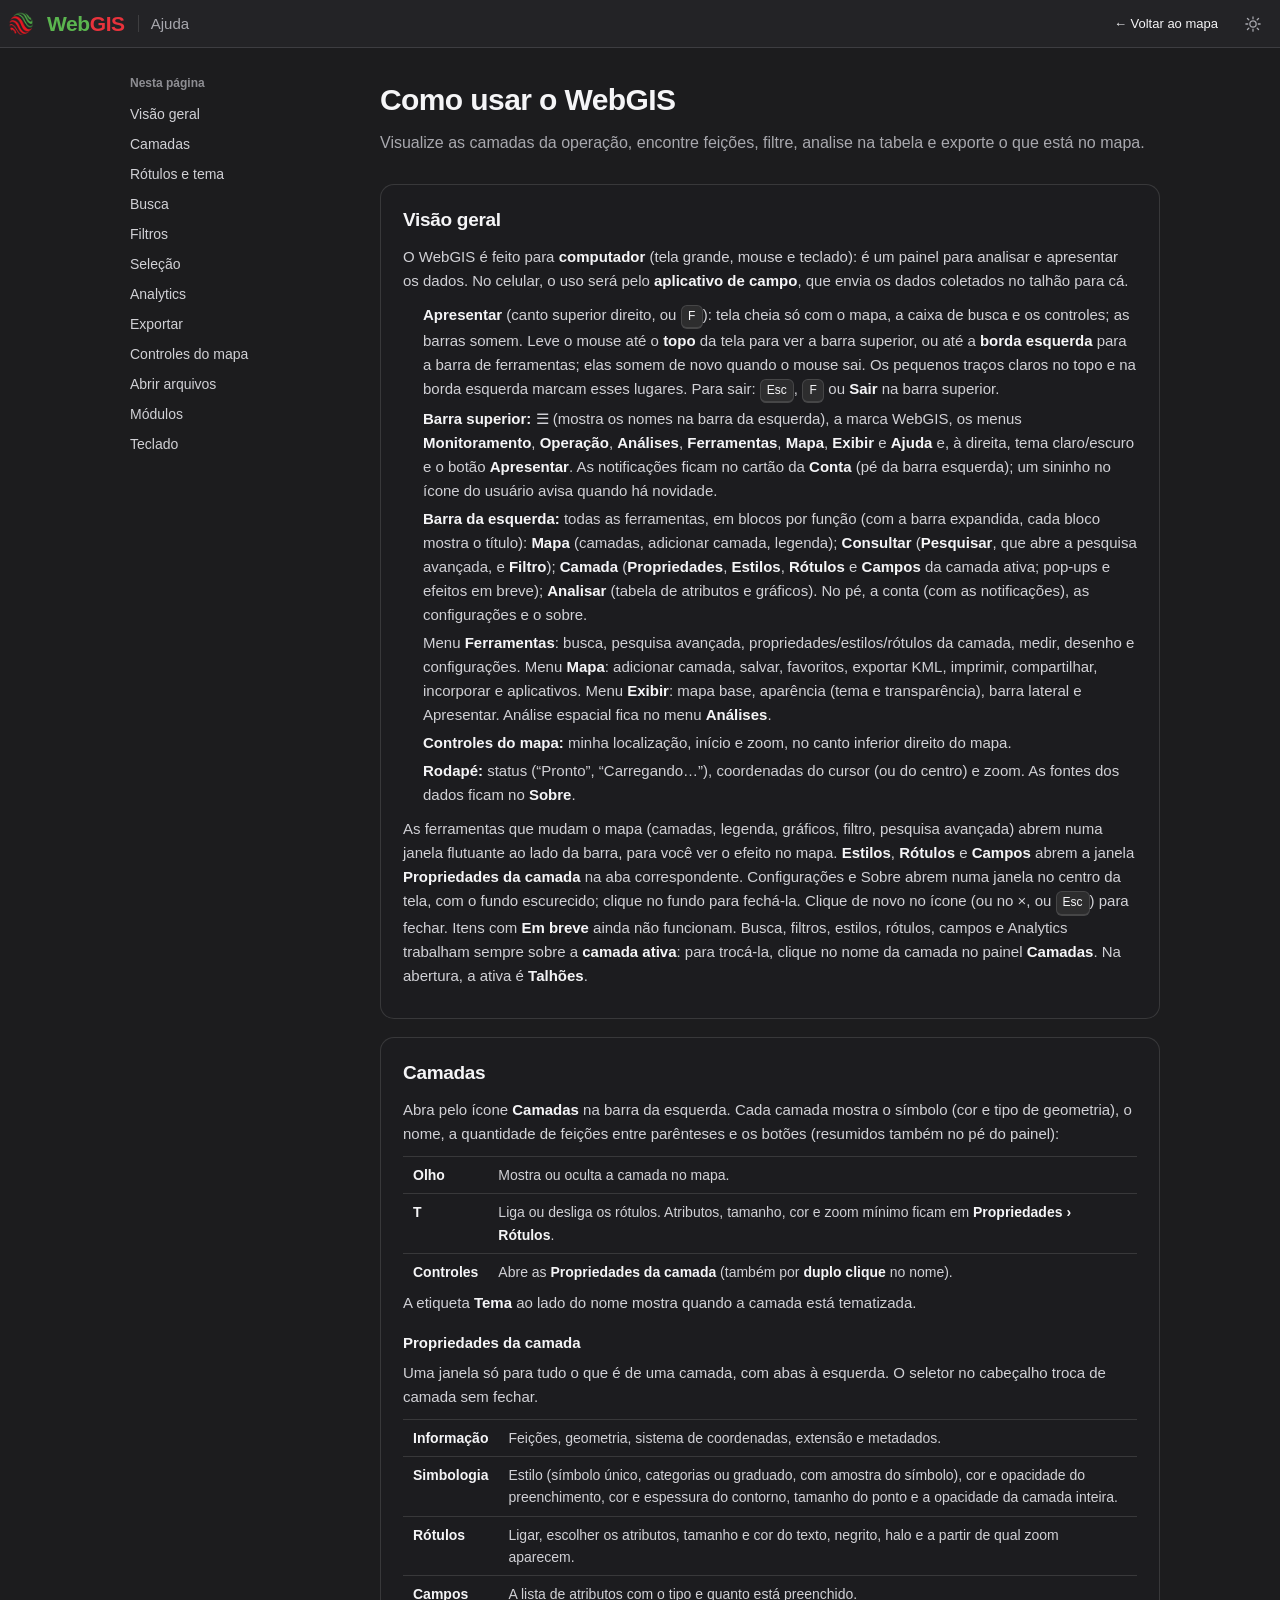
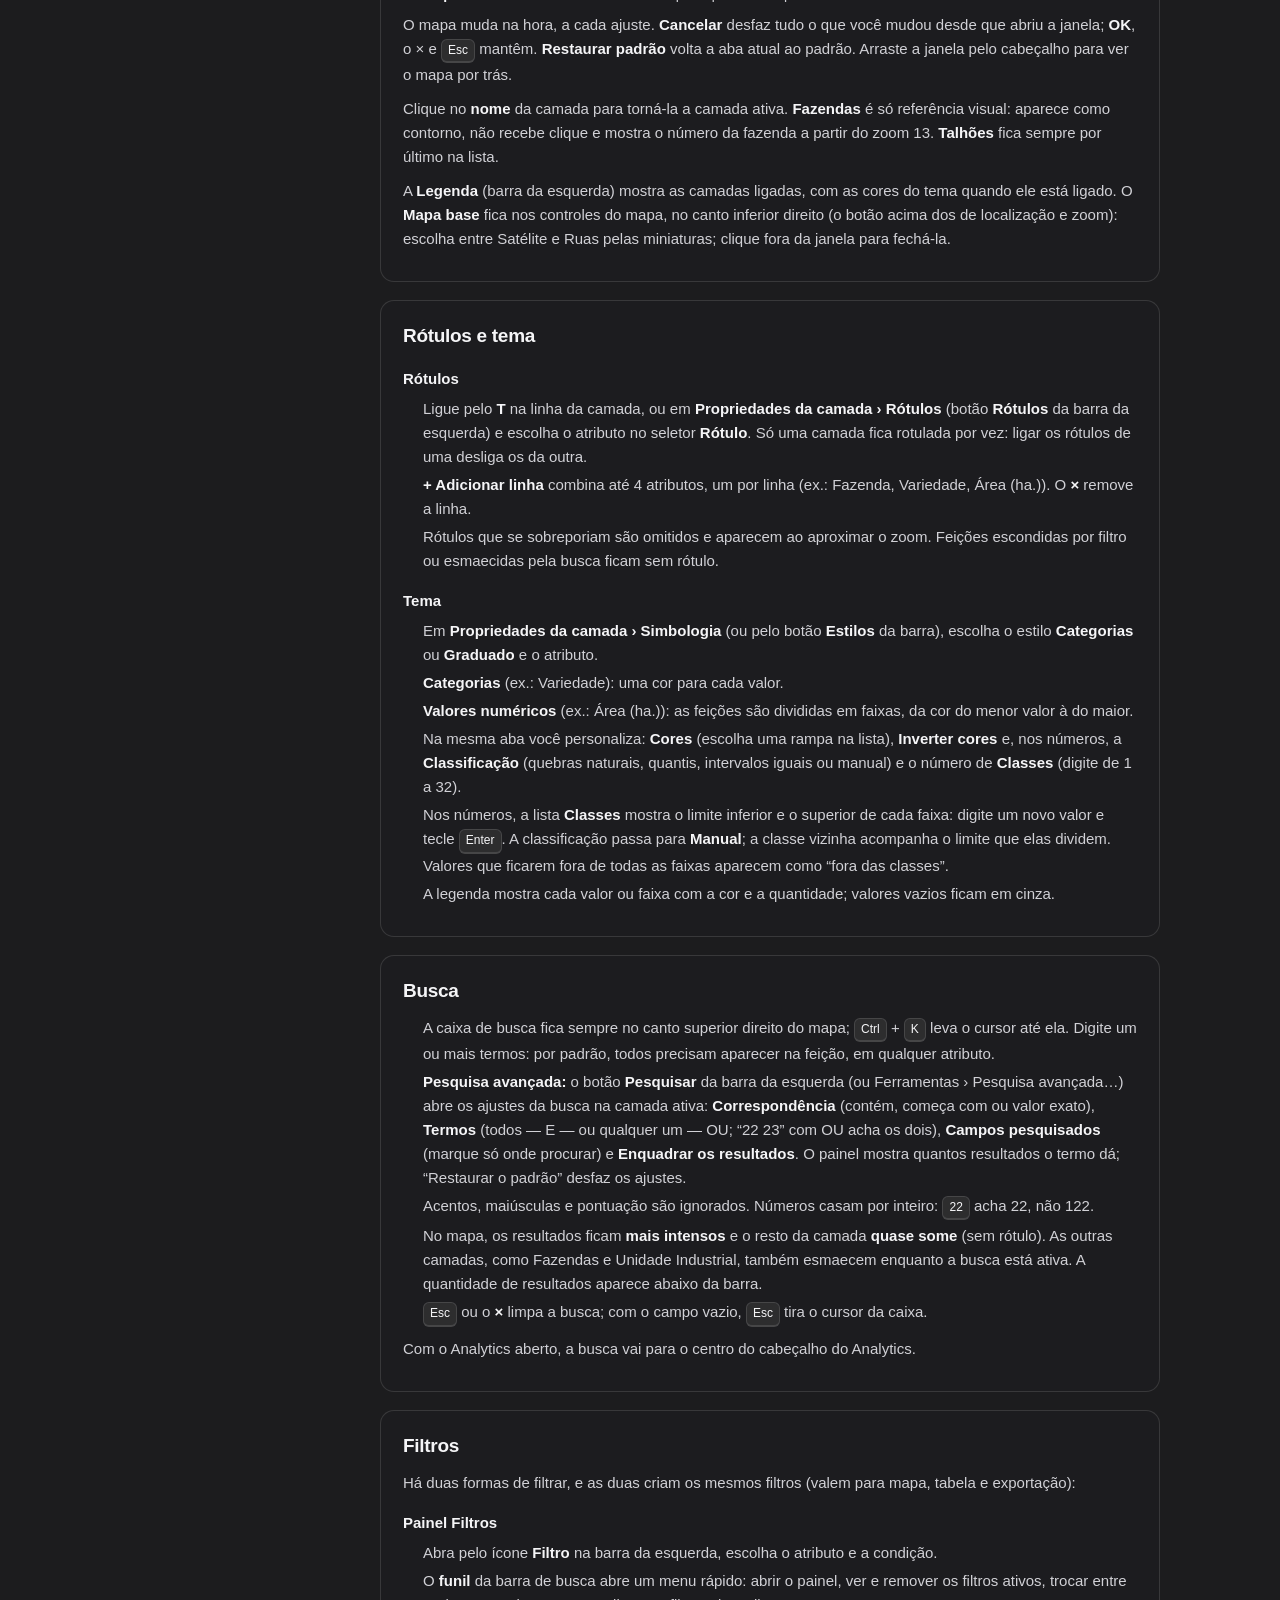
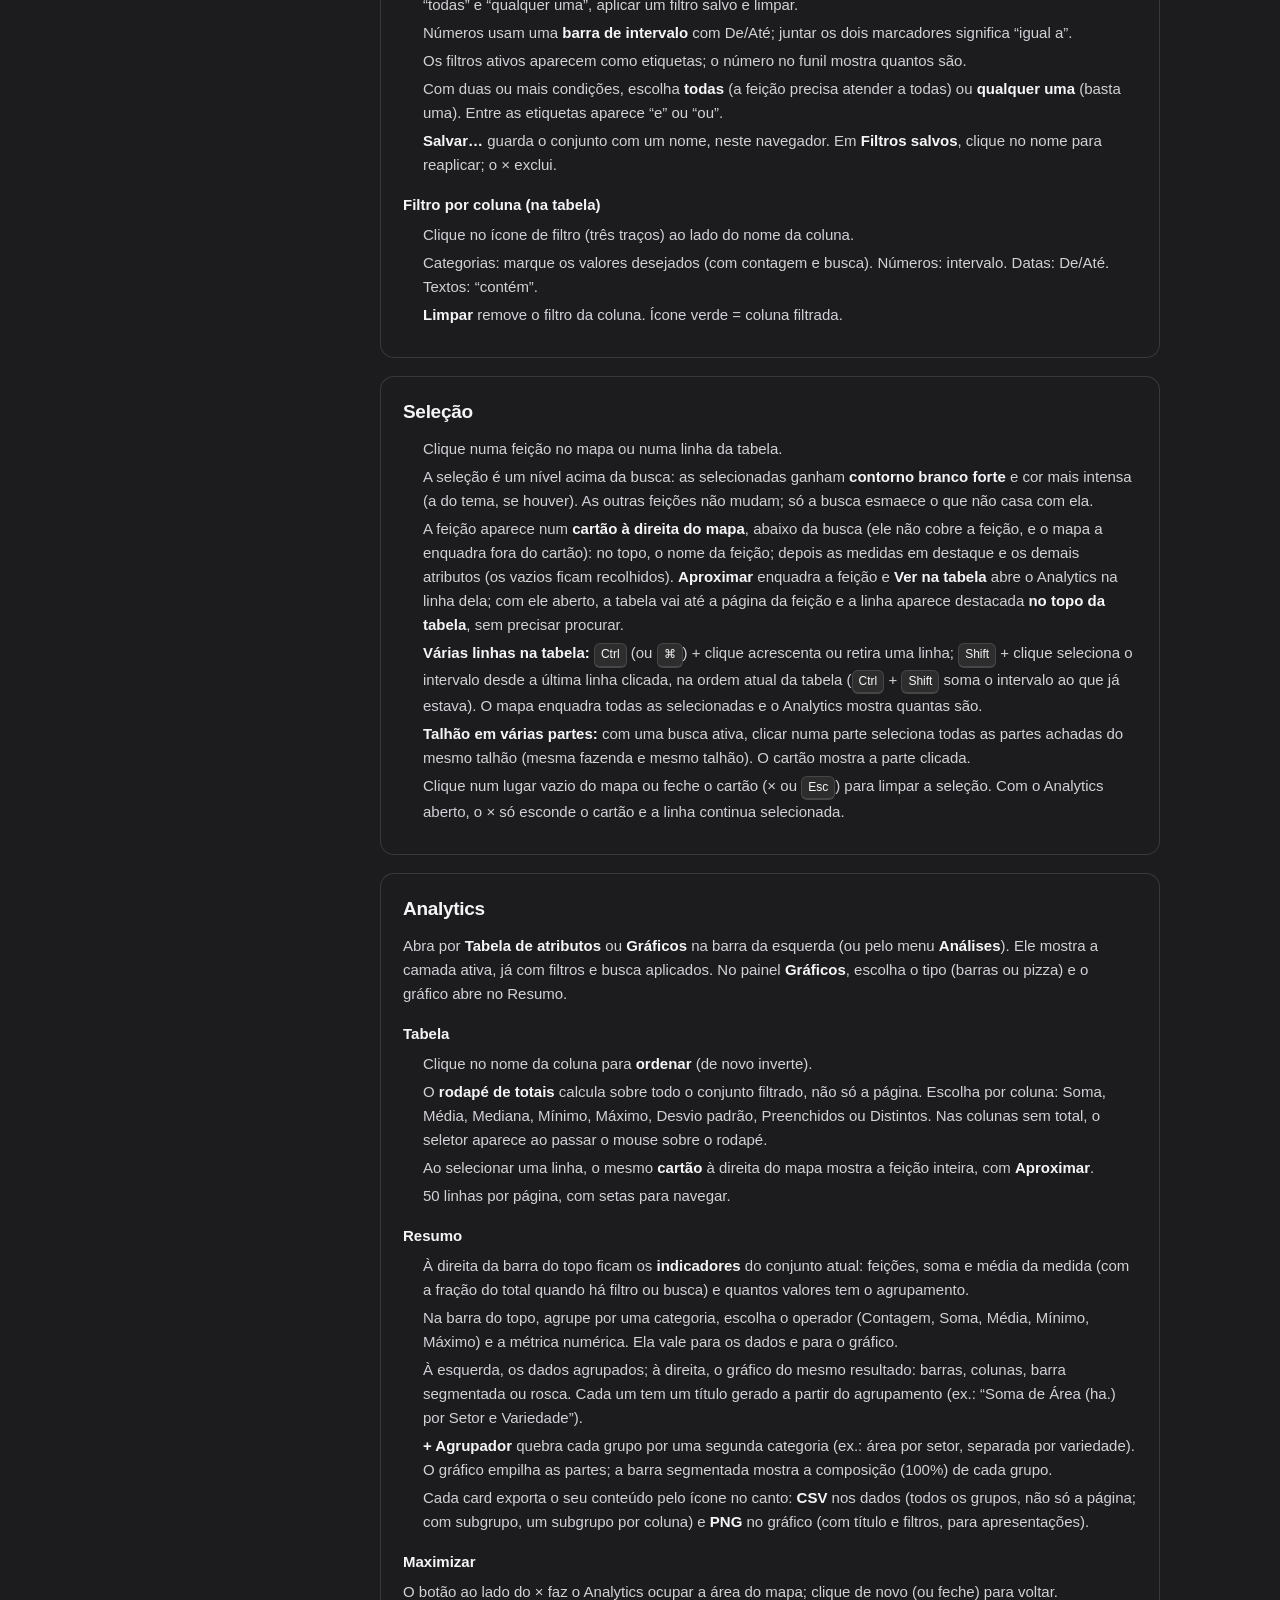
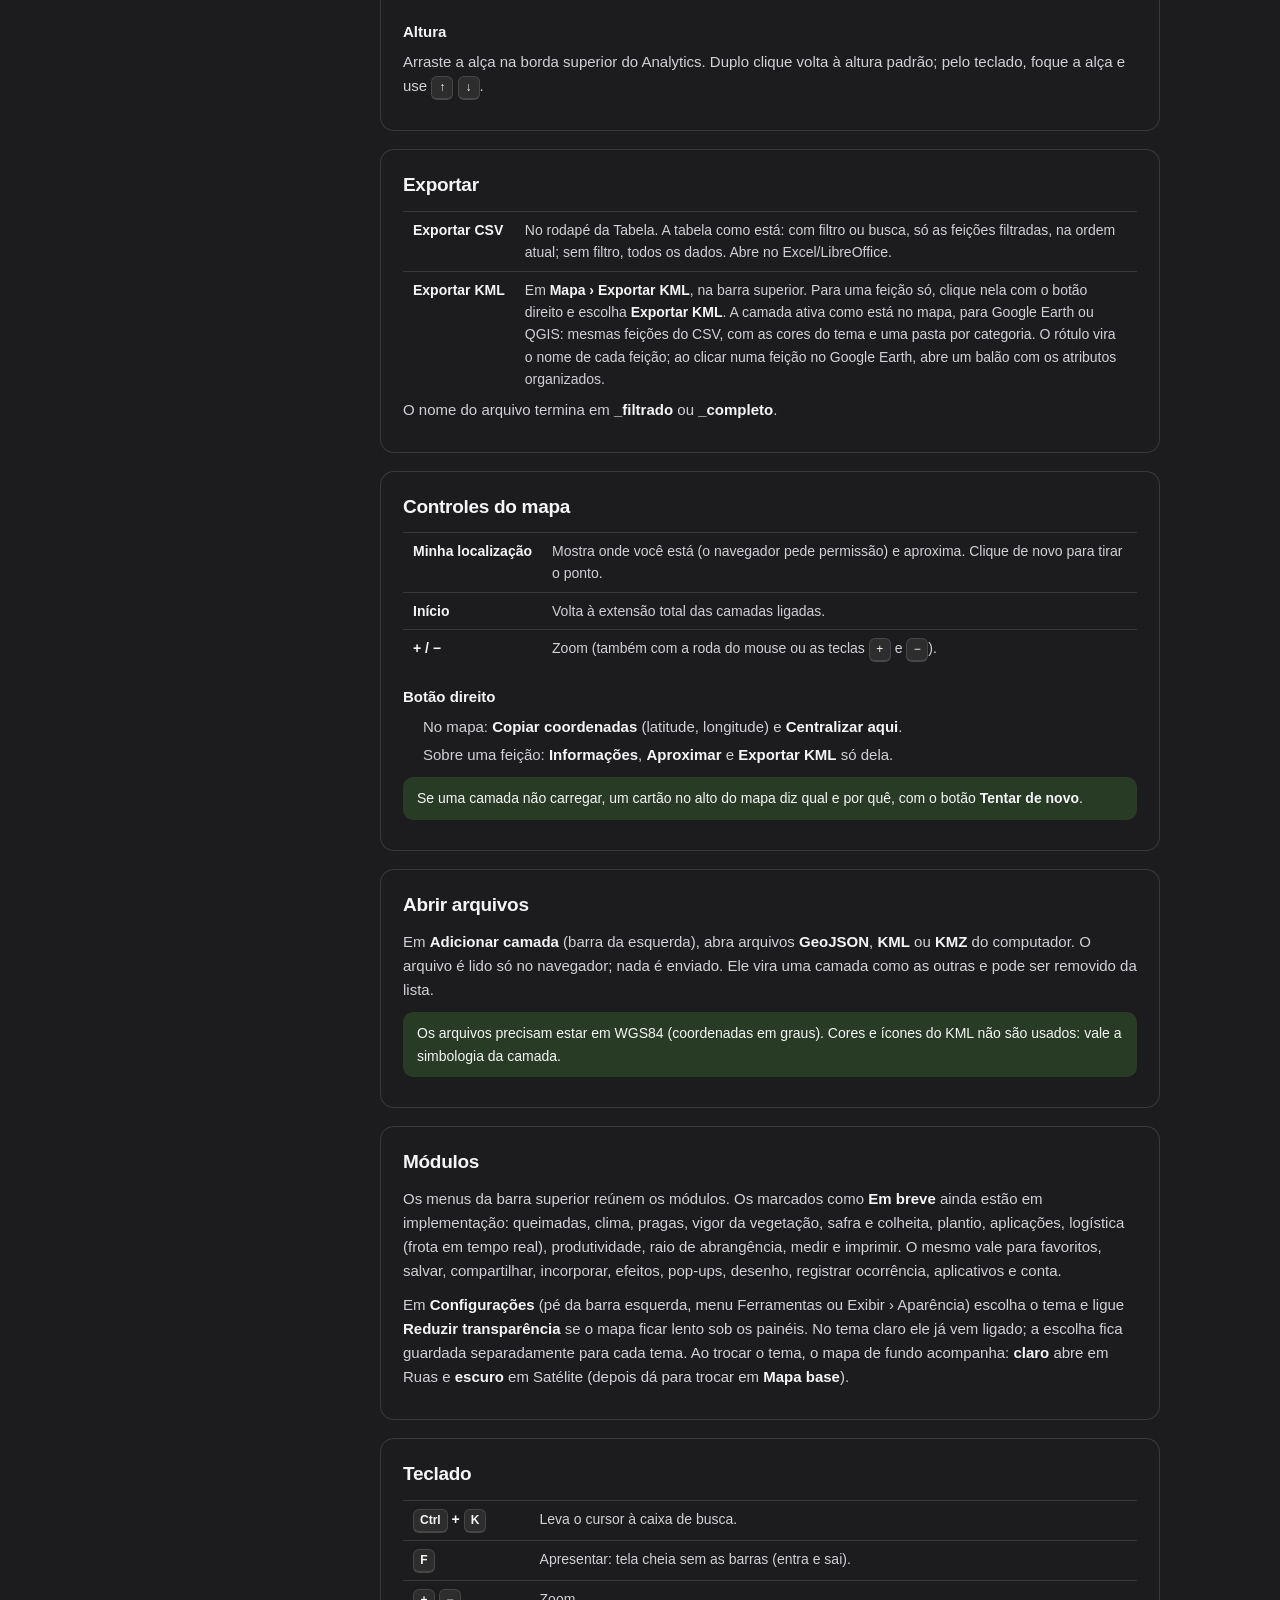
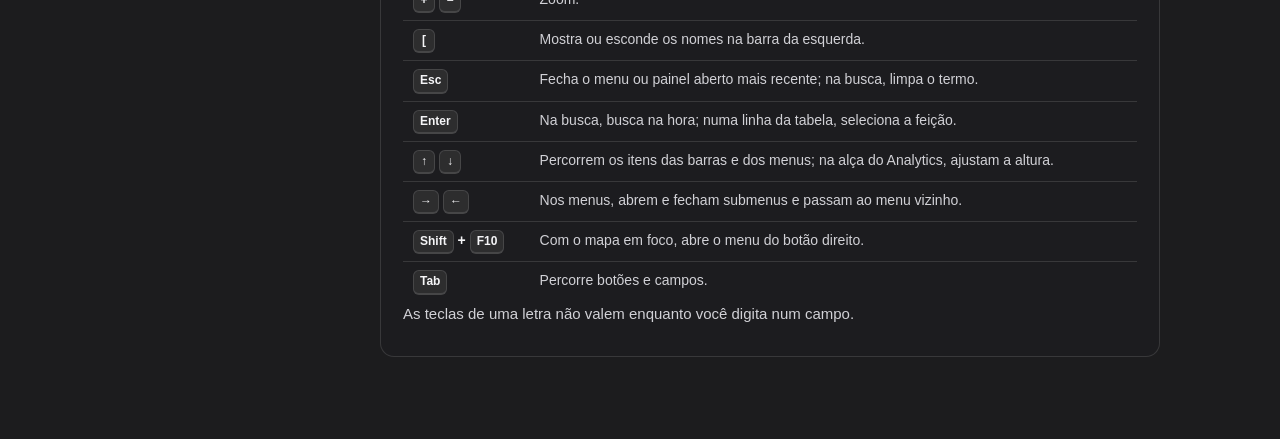
==== commit c2078141: "Propriedades da camada no padrão macOS + reorganização de barra e menus Janela Propriedades (organiz" ====
--- a/ajuda.html
+++ b/ajuda.html
@@ -18,7 +18,7 @@
     <link rel="icon" href="assets/icons/favicon.ico" sizes="any">
     <link rel="icon" type="image/png" href="assets/png/favcon_red_green.png">
     <link rel="manifest" href="manifest.webmanifest">
-    <link rel="stylesheet" href="css/style.css?v=20261109n">
+    <link rel="stylesheet" href="css/style.css?v=20261111e">
 
     <script>(function(){var t="dark";try{if(localStorage.getItem("webgis-theme")==="light"){t="light";}}catch(e){}document.documentElement.setAttribute("data-theme",t);})();</script>
 
@@ -262,14 +262,14 @@
                 <p>O WebGIS é feito para <strong>computador</strong> (tela grande, mouse e teclado): é um painel para analisar e apresentar os dados. No celular, o uso será pelo <strong>aplicativo de campo</strong>, que envia os dados coletados no talhão para cá.</p>
                 <ul>
                     <li><strong>Apresentar</strong> (canto superior direito, ou <kbd>F</kbd>): tela cheia só com o mapa, a caixa de busca e os controles; as barras somem. Leve o mouse até o <strong>topo</strong> da tela para ver a barra superior, ou até a <strong>borda esquerda</strong> para a barra de ferramentas; elas somem de novo quando o mouse sai. Os pequenos traços claros no topo e na borda esquerda marcam esses lugares. Para sair: <kbd>Esc</kbd>, <kbd>F</kbd> ou <strong>Sair</strong> na barra superior.</li>
-                    <li><strong>Barra superior:</strong> ☰ (mostra os nomes na barra da esquerda), a marca WebGIS, os menus <strong>Monitoramento</strong>, <strong>Operação</strong>, <strong>Análises</strong>, <strong>Ferramentas</strong> e <strong>Ajuda</strong> e, à direita, tema claro/escuro e o botão <strong>Apresentar</strong>. As notificações ficam no cartão da <strong>Conta</strong> (pé da barra esquerda); um sininho no ícone do usuário avisa quando há novidade.</li>
+                    <li><strong>Barra superior:</strong> ☰ (mostra os nomes na barra da esquerda), a marca WebGIS, os menus <strong>Monitoramento</strong>, <strong>Operação</strong>, <strong>Análises</strong>, <strong>Ferramentas</strong>, <strong>Mapa</strong>, <strong>Exibir</strong> e <strong>Ajuda</strong> e, à direita, tema claro/escuro e o botão <strong>Apresentar</strong>. As notificações ficam no cartão da <strong>Conta</strong> (pé da barra esquerda); um sininho no ícone do usuário avisa quando há novidade.</li>
                     <li><strong>Barra da esquerda:</strong> todas as ferramentas, em blocos por função (com a barra expandida, cada bloco mostra o título):
                         <strong>Mapa</strong> (camadas, adicionar camada, legenda);
                         <strong>Consultar</strong> (<strong>Pesquisar</strong>, que abre a pesquisa avançada, e <strong>Filtro</strong>);
-                        <strong>Simbologia</strong> (<strong>Estilos</strong>, rótulos, pop-ups e efeitos);
-                        <strong>Analisar</strong> (tabela de atributos, campos e gráficos).
+                        <strong>Camada</strong> (<strong>Propriedades</strong>, <strong>Estilos</strong>, <strong>Rótulos</strong> e <strong>Campos</strong> da camada ativa; pop-ups e efeitos em breve);
+                        <strong>Analisar</strong> (tabela de atributos e gráficos).
                         No pé, a conta (com as notificações), as configurações e o sobre.</li>
-                    <li><strong>Desenho, salvar mapa, favoritos, compartilhar, incorporar, aplicativos e imprimir</strong> ficam no menu <strong>Ferramentas</strong>; análise espacial, no menu <strong>Análises</strong>.</li>
+                    <li>Menu <strong>Ferramentas</strong>: busca, pesquisa avançada, propriedades/estilos/rótulos da camada, medir, desenho e configurações. Menu <strong>Mapa</strong>: adicionar camada, salvar, favoritos, exportar KML, imprimir, compartilhar, incorporar e aplicativos. Menu <strong>Exibir</strong>: mapa base, aparência (tema e transparência), barra lateral e Apresentar. Análise espacial fica no menu <strong>Análises</strong>.</li>
                     <li><strong>Controles do mapa:</strong> minha localização, início e zoom, no canto inferior direito do mapa.</li>
                     <li><strong>Rodapé:</strong> status (“Pronto”, “Carregando…”), coordenadas do cursor (ou do centro) e zoom. As fontes dos dados ficam no <strong>Sobre</strong>.</li>
                 </ul>
@@ -289,7 +289,7 @@
                 <p>Uma janela só para tudo o que é de uma camada, com abas à esquerda. O seletor no cabeçalho troca de camada sem fechar.</p>
                 <table class="help-table">
                     <tr><th>Informação</th><td>Feições, geometria, sistema de coordenadas, extensão e metadados.</td></tr>
-                    <tr><th>Simbologia</th><td>Tipo (símbolo único, categorizado ou graduado), cor e opacidade do preenchimento, cor e espessura do contorno, tamanho do ponto e a opacidade da camada inteira.</td></tr>
+                    <tr><th>Simbologia</th><td>Estilo (símbolo único, categorias ou graduado, com amostra do símbolo), cor e opacidade do preenchimento, cor e espessura do contorno, tamanho do ponto e a opacidade da camada inteira.</td></tr>
                     <tr><th>Rótulos</th><td>Ligar, escolher os atributos, tamanho e cor do texto, negrito, halo e a partir de qual zoom aparecem.</td></tr>
                     <tr><th>Campos</th><td>A lista de atributos com o tipo e quanto está preenchido.</td></tr>
                 </table>
@@ -308,7 +308,7 @@
                 </ul>
                 <h3>Tema</h3>
                 <ul>
-                    <li>Em <strong>Propriedades da camada › Simbologia</strong> (ou pelo botão <strong>Estilos</strong> da barra), escolha o tipo <strong>Categorizado</strong> ou <strong>Graduado</strong> e o atributo.</li>
+                    <li>Em <strong>Propriedades da camada › Simbologia</strong> (ou pelo botão <strong>Estilos</strong> da barra), escolha o estilo <strong>Categorias</strong> ou <strong>Graduado</strong> e o atributo.</li>
                     <li><strong>Categorias</strong> (ex.: Variedade): uma cor para cada valor.</li>
                     <li><strong>Valores numéricos</strong> (ex.: Área (ha.)): as feições são divididas em faixas, da cor do menor valor à do maior.</li>
                     <li>Na mesma aba você personaliza: <strong>Cores</strong> (escolha uma rampa na lista), <strong>Inverter cores</strong> e, nos números, a <strong>Classificação</strong> (quebras naturais, quantis, intervalos iguais ou manual) e o número de <strong>Classes</strong> (digite de 1 a 32).</li>
@@ -389,7 +389,7 @@
                 <h2>Exportar</h2>
                 <table class="help-table">
                     <tr><th>Exportar CSV</th><td>No rodapé da Tabela. A tabela como está: com filtro ou busca, só as feições filtradas, na ordem atual; sem filtro, todos os dados. Abre no Excel/LibreOffice.</td></tr>
-                    <tr><th>Exportar KML</th><td>Em <strong>Ferramentas › Exportar KML</strong>, na barra superior. Para uma feição só, clique nela com o botão direito e escolha <strong>Exportar KML</strong>. A camada ativa como está no mapa, para Google Earth ou QGIS: mesmas feições do CSV, com as cores do tema e uma pasta por categoria. O rótulo vira o nome de cada feição; ao clicar numa feição no Google Earth, abre um balão com os atributos organizados.</td></tr>
+                    <tr><th>Exportar KML</th><td>Em <strong>Mapa › Exportar KML</strong>, na barra superior. Para uma feição só, clique nela com o botão direito e escolha <strong>Exportar KML</strong>. A camada ativa como está no mapa, para Google Earth ou QGIS: mesmas feições do CSV, com as cores do tema e uma pasta por categoria. O rótulo vira o nome de cada feição; ao clicar numa feição no Google Earth, abre um balão com os atributos organizados.</td></tr>
                 </table>
                 <p>O nome do arquivo termina em <strong>_filtrado</strong> ou <strong>_completo</strong>.</p>
             </section>
@@ -418,7 +418,7 @@
             <section class="help-section" id="modulos">
                 <h2>Módulos</h2>
                 <p>Os menus da barra superior reúnem os módulos. Os marcados como <strong>Em breve</strong> ainda estão em implementação: queimadas, clima, pragas, vigor da vegetação, safra e colheita, plantio, aplicações, logística (frota em tempo real), produtividade, raio de abrangência, medir e imprimir. O mesmo vale para favoritos, salvar, compartilhar, incorporar, efeitos, pop-ups, desenho, registrar ocorrência, aplicativos e conta.</p>
-                <p>Em <strong>Configurações</strong> (pé da barra esquerda ou menu Ferramentas) escolha o tema e ligue <strong>Reduzir transparência</strong> se o mapa ficar lento sob os painéis. No tema claro ele já vem ligado; a escolha fica guardada separadamente para cada tema. Ao trocar o tema, o mapa de fundo acompanha: <strong>claro</strong> abre em Ruas e <strong>escuro</strong> em Satélite (depois dá para trocar em <strong>Mapa base</strong>).</p>
+                <p>Em <strong>Configurações</strong> (pé da barra esquerda, menu Ferramentas ou Exibir › Aparência) escolha o tema e ligue <strong>Reduzir transparência</strong> se o mapa ficar lento sob os painéis. No tema claro ele já vem ligado; a escolha fica guardada separadamente para cada tema. Ao trocar o tema, o mapa de fundo acompanha: <strong>claro</strong> abre em Ruas e <strong>escuro</strong> em Satélite (depois dá para trocar em <strong>Mapa base</strong>).</p>
             </section>
 
             <section class="help-section" id="teclado">
--- a/css/style.css
+++ b/css/style.css
@@ -99,34 +99,38 @@
 
 /* ---------- 0a. Sistema de design: tema claro ---------- */
 
+/*
+   Claro "papel": em vez de branco puro e cinza azulado, um creme
+   quente e um pouco mais escuro. Quem passa do escuro para o claro
+   não leva um clarão na tela; o texto continua acima de 4,5:1.
+   Acento: o verde Bambuí escurecido (texto branco por cima, 5,2:1).
+*/
 [data-theme="light"] {
     color-scheme: light;
 
-    --glass-bg: rgba(255, 255, 255, 0.76);
-    --glass-bg-strong: rgba(255, 255, 255, 0.62);
-    --glass-bg-solid: rgba(252, 252, 253, 0.94);
-    --glass-bg-fallback: rgba(250, 250, 252, 0.96);
-    --glass-border: rgba(255, 255, 255, 0.55);
-    --shadow-lg: 0 18px 48px rgba(0, 0, 0, 0.16), 0 2px 8px rgba(0, 0, 0, 0.08);
-    --shadow-sm: 0 2px 8px rgba(0, 0, 0, 0.10);
-
-    --text: #1d1d1f;
-    --text-muted: #5c5c63;
-    --text-disabled: #a5a5ab;
+    --glass-bg: rgba(247, 244, 238, 0.84);
+    --glass-bg-strong: rgba(255, 253, 249, 0.55);
+    --glass-bg-solid: rgba(245, 242, 236, 0.95);
+    --glass-bg-fallback: rgba(243, 240, 234, 0.96);
+    --glass-border: rgba(255, 252, 245, 0.45);
+    --shadow-lg: 0 18px 48px rgba(60, 45, 30, 0.14), 0 2px 8px rgba(60, 45, 30, 0.07);
+    --shadow-sm: 0 2px 8px rgba(60, 45, 30, 0.09);
+
+    --text: #2a2622;
+    --text-muted: #5d574f;
+    --text-disabled: #a8a196;
 
     --brand-green: var(--accent);
     --success: var(--accent);
 
-    /* Acento azul no tema claro: texto branco por cima (4,7:1) e
-       versão de texto mais escura (≥ 5:1 sobre o vidro claro). */
-    --accent: #0071e3;
+    --accent: #3b7a2c;
     --accent-contrast: #ffffff;
-    --accent-soft: rgba(0, 113, 227, 0.12);
-    --accent-text: #0062c4;
-
-    --danger-text: #c62828;
-
-    --icon-bg: #f4f4f6;
+    --accent-soft: rgba(59, 122, 44, 0.13);
+    --accent-text: #356a26;
+
+    --danger-text: #b3261e;
+
+    --icon-bg: #efebe4;
 }
 
 /* ---------- Sem desfoque: navegador sem suporte ou .sem-blur ----------
@@ -191,32 +195,32 @@
 /* ---------- 0b. Tokens complementares: tema claro ---------- */
 
 [data-theme="light"] {
-    --color-bg: #f5f5f7;
-    --color-surface-solid: rgba(255, 255, 255, 0.86);
-    --color-surface-opaque: #f7f7f9;
-    --color-map-bg: #d9ddd9;
+    --color-bg: #e9e5de;
+    --color-surface-solid: rgba(251, 249, 245, 0.86);
+    --color-surface-opaque: #f1ede6;
+    --color-map-bg: #d6d3c8;
 
     /* Mais escuro que o do tema escuro: #8e8e93 dava só 3:1 sobre o fundo claro; este dá 4,7:1. */
-    --color-text-subtle: #6e6e73;
-    --color-text-label: #3a3a3c;
+    --color-text-subtle: #655f56;
+    --color-text-label: #3d3832;
     --color-field-label: var(--accent-text);
 
     /* Texto de ações (links do iOS): ≥ 4,5:1 sobre as superfícies. */
-    --color-action: #0066cc;
+    --color-action: #1d5f99;
 
     /* No claro, o filete branco some contra o vidro: usa-se cinza. */
-    --border-hairline: rgba(0, 0, 0, 0.08);
-
-    --hover-bg: rgba(0, 0, 0, 0.045);
-    --active-bg: rgba(0, 0, 0, 0.06);
-
-    --shadow-toggle: 0 4px 14px rgba(0, 0, 0, 0.10);
-
-    --border-bar: rgba(0, 0, 0, 0.12);
-    --fill-segment: rgba(118, 118, 128, 0.12);
-    --fill-segment-hover: rgba(118, 118, 128, 0.20);
-    --segment-selected: #ffffff;
-    --shadow-segment: 0 3px 8px rgba(0, 0, 0, 0.12), 0 3px 1px rgba(0, 0, 0, 0.04);
+    --border-hairline: rgba(60, 45, 30, 0.10);
+
+    --hover-bg: rgba(60, 45, 30, 0.05);
+    --active-bg: rgba(60, 45, 30, 0.08);
+
+    --shadow-toggle: 0 4px 14px rgba(60, 45, 30, 0.12);
+
+    --border-bar: rgba(60, 45, 30, 0.12);
+    --fill-segment: rgba(120, 108, 92, 0.14);
+    --fill-segment-hover: rgba(120, 108, 92, 0.22);
+    --segment-selected: #fbf9f5;
+    --shadow-segment: 0 3px 8px rgba(60, 45, 30, 0.12), 0 3px 1px rgba(60, 45, 30, 0.04);
 }
 
 
@@ -592,6 +596,12 @@
     background: var(--color-map-bg);
     font-family: inherit;
     font-size: 12px;
+}
+
+/* Tema claro: o mapa de ruas é quase branco; um leve escurecimento
+   quente o aproxima do vidro creme e tira o "clarão" da tela. */
+[data-theme="light"] .leaflet-tile-pane {
+    filter: brightness(0.93) sepia(0.08) saturate(0.9);
 }
 
 .leaflet-control-attribution {
@@ -2012,84 +2022,6 @@
 
 /* ---------- Propriedades e Campos da camada (painéis, js/ui/layer-info.js) ---------- */
 
-.layer-info-summary {
-    display: grid;
-    grid-template-columns: repeat(auto-fill, minmax(140px, 1fr));
-    gap: 8px;
-}
-
-.layer-info-item {
-    padding: 8px 10px;
-    border: 1px solid var(--border-hairline);
-    border-radius: var(--radius-md);
-    background: var(--hover-bg);
-}
-
-.layer-info-item dt {
-    color: var(--color-text-subtle);
-    font-size: 10px;
-    font-weight: 600;
-    letter-spacing: 0.04em;
-    text-transform: uppercase;
-}
-
-.layer-info-item dd {
-    margin-top: 2px;
-    color: var(--text);
-    font-size: 13px;
-    font-weight: 600;
-    font-variant-numeric: tabular-nums;
-    overflow-wrap: anywhere;
-}
-
-/* Cards de texto longo (CRS, extensão): ocupam duas colunas. */
-.layer-info-item.is-wide {
-    grid-column: span 2;
-}
-
-.layer-info-meta {
-    flex-shrink: 0;
-    padding: 10px 12px;
-    border: 1px solid var(--border-hairline);
-    border-radius: var(--radius-md);
-}
-
-.layer-info-meta[hidden] {
-    display: none;
-}
-
-.layer-info-meta-list {
-    display: grid;
-    gap: 8px;
-}
-
-.layer-info-meta-row {
-    display: grid;
-    grid-template-columns: 120px 1fr;
-    gap: 10px;
-}
-
-.layer-info-meta-row dt {
-    color: var(--color-field-label);
-    font-size: 11px;
-    font-weight: 600;
-}
-
-.layer-info-meta-row dd {
-    display: flex;
-    flex-wrap: wrap;
-    gap: 4px 10px;
-    color: var(--text);
-    font-size: 12px;
-    line-height: 1.45;
-    overflow-wrap: anywhere;
-}
-
-.layer-info-meta-row a {
-    color: var(--accent);
-}
-
-
 .layer-info-table-scroll {
     /* Com cards e metadados, a lista de atributos rola sem sumir. */
     min-height: 160px;
@@ -2968,28 +2900,39 @@
 /* ---------- Gráficos ---------- */
 
 /*
-   Paleta categórica (participação) em ordem fixa, validada para
-   daltonismo nos dois temas; cinza para "Outros" e "(vazio)".
-   Barras e colunas usam uma cor só (--chart-single).
+   Paleta categórica (participação) em ordem fixa, quente e terrosa:
+   terracota, mostarda, sálvia, azul-ardósia e rosa-ameixa, com cinza
+   quente para "Outros" e "(vazio)". As luminosidades foram afastadas
+   para as cores continuarem distintas com daltonismo vermelho-verde
+   (menor ΔE simulado: 12,5 no claro, 14,1 no escuro).
+   Barras e colunas usam uma cor só (--chart-single, a terracota).
 */
 :root {
-    --chart-single: #2a78d6;
-    --chart-1: #2a78d6;
-    --chart-2: #eb6834;
-    --chart-3: #1baf7a;
-    --chart-4: #eda100;
-    --chart-5: #e87ba4;
-    --chart-muted: #a3a3a8;
+    --chart-single: #c0603c;
+    --chart-1: #c0603c;
+    --chart-2: #ecc25a;
+    --chart-3: #5e8f68;
+    --chart-4: #4a7aa6;
+    --chart-5: #b67f9e;
+    --chart-muted: #a8a29a;
+    /* Percentuais impressos dentro das partes: preto passa de 4,5:1 em
+       toda a paleta (4,6:1 no azul-ardósia, o pior caso). */
+    --chart-on: #000000;
+    --chart-on-muted: #000000;
 }
 
 [data-theme="dark"] {
-    --chart-single: #3987e5;
-    --chart-1: #3987e5;
-    --chart-2: #d95926;
-    --chart-3: #199e70;
-    --chart-4: #c98500;
-    --chart-5: #d55181;
-    --chart-muted: #636366;
+    --chart-single: #cc6a44;
+    --chart-1: #cc6a44;
+    --chart-2: #d9ae4b;
+    --chart-3: #6c9d76;
+    --chart-4: #5a8ab6;
+    --chart-5: #bd86a5;
+    --chart-muted: #6b665f;
+    /* Preto: ≥ 5,7:1 em toda a paleta escura; no cinza escuro de
+       "Outros" só o branco passa (5,7:1). */
+    --chart-on: #000000;
+    --chart-on-muted: #ffffff;
 }
 
 .chart-card {
@@ -3128,10 +3071,9 @@
     display: flex;
     align-items: center;
     justify-content: center;
-    color: #ffffff;
+    color: var(--chart-on);
     font-size: 11px;
     font-weight: 600;
-    text-shadow: 0 1px 2px rgba(0, 0, 0, 0.45);
 }
 
 .chart-donut {
@@ -3207,10 +3149,15 @@
     align-items: center;
     justify-content: center;
     overflow: hidden;
-    color: #ffffff;
+    color: var(--chart-on);
     font-size: 10px;
     font-weight: 600;
-    text-shadow: 0 1px 2px rgba(0, 0, 0, 0.45);
+}
+
+/* "Outros" (cinza liso): cor de texto própria em cada tema. */
+.chart-segment.is-muted,
+.chart-stack-part.is-muted {
+    color: var(--chart-on-muted);
 }
 
 .chart-stack-part:hover {
@@ -4664,22 +4611,25 @@
 
 /*
    ---------- Propriedades da camada (js/ui/layer-properties.js) ----------
-   Janela flutuante, não modal: abre ao lado do painel da esquerda,
-   com o mapa à vista. Abas na vertical (como no QGIS), conteúdo
-   rolando à direita e rodapé fixo com Restaurar padrão, Cancelar e OK.
+   Janela flutuante, não modal, no desenho dos Ajustes do macOS com a
+   organização das propriedades de camada do ArcGIS: barra lateral de
+   seções à esquerda, formulário agrupado à direita (rótulo à esquerda,
+   controle à direita) e rodapé com Restaurar padrão, Cancelar e OK.
+   Controles no tamanho do macOS (linhas de 36 px, seletores de 24 px,
+   cursor fino, interruptor pequeno), não no tamanho de toque do iOS.
 */
 
 .layer-window {
     left: calc(var(--sidebar-w) + 24px);
-    width: min(600px, calc(100% - var(--sidebar-w) - 40px));
-    height: min(620px, calc(100% - var(--footer-h) - 16px));
+    width: min(880px, calc(100% - var(--sidebar-w) - 40px));
+    height: min(660px, calc(100% - var(--footer-h) - 16px));
     background: var(--glass-bg-solid);
     z-index: 345;
 }
 
 /* Com o Analytics aberto, a janela cabe acima dele. */
 .dashboard-open .layer-window {
-    height: min(620px, calc(100% - var(--dashboard-h) - var(--footer-h) - 16px));
+    height: min(660px, calc(100% - var(--dashboard-h) - var(--footer-h) - 16px));
     min-height: 280px;
 }
 
@@ -4688,11 +4638,22 @@
     user-select: none;
 }
 
+/* Cabeçalho como barra de título: título à esquerda, camada à direita. */
 .layer-window-header {
+    gap: 10px;
+    padding: 10px 12px 10px 16px;
+    border-bottom: 0.5px solid var(--border-hairline);
     cursor: grab;
-    border-bottom: 0.5px solid var(--border-hairline);
-    padding-bottom: 12px;
     touch-action: none;
+}
+
+.layer-window-header .side-panel-icon {
+    width: 18px;
+    height: 18px;
+}
+
+.layer-window-header .side-panel-title {
+    font-size: 14px;
 }
 
 .layer-window.is-dragging .layer-window-header {
@@ -4700,7 +4661,7 @@
 }
 
 .layer-window-layer {
-    flex: 0 1 200px;
+    flex: 0 1 240px;
     min-width: 0;
     font-weight: 600;
 }
@@ -4709,46 +4670,48 @@
     flex: 1 1 auto;
     min-height: 0;
     display: grid;
-    grid-template-columns: 148px minmax(0, 1fr);
-}
-
+    grid-template-columns: 188px minmax(0, 1fr);
+}
+
+/* Barra lateral (macOS): fundo um tom diferente, linhas de 28 px, seleção na cor de destaque. */
 .layer-window-tabs {
     display: flex;
     flex-direction: column;
-    gap: 2px;
+    gap: 1px;
     padding: 10px 8px;
     border-right: 0.5px solid var(--border-hairline);
+    background: var(--hover-bg);
     overflow-y: auto;
 }
 
 .layer-window-tab {
-    min-height: 36px;
-    display: flex;
-    align-items: center;
-    gap: 9px;
-    padding: 0 10px;
-    border-radius: 9px;
-    color: var(--text-muted);
+    min-height: 28px;
+    display: flex;
+    align-items: center;
+    gap: 8px;
+    padding: 0 8px;
+    border-radius: 6px;
+    color: var(--text);
     font-size: 13px;
-    font-weight: 500;
+    font-weight: 400;
     text-align: left;
     transition: background-color var(--dur-fast) var(--ease), color var(--dur-fast) var(--ease);
 }
 
 .layer-window-tab .icon {
     flex: none;
-    width: 17px;
-    height: 17px;
+    width: 16px;
+    height: 16px;
+    color: var(--accent-text);
 }
 
 .layer-window-tab:hover {
-    background: var(--fill-segment);
-    color: var(--text);
-}
-
+    background: var(--hover-bg);
+}
+
+/* Seleção discreta (cinza, como a da barra lateral do Finder); o ícone segue na cor de destaque. */
 .layer-window-tab[aria-selected="true"] {
-    background: var(--accent-soft);
-    color: var(--accent-text);
+    background: var(--fill-segment-hover);
     font-weight: 600;
 }
 
@@ -4756,8 +4719,8 @@
     min-width: 0;
     display: flex;
     flex-direction: column;
-    gap: 14px;
-    padding: 14px 16px 16px;
+    gap: 18px;
+    padding: 16px 20px 20px;
     overflow-y: auto;
     overscroll-behavior: contain;
 }
@@ -4771,7 +4734,7 @@
     display: flex;
     align-items: center;
     gap: 8px;
-    padding: 10px 14px;
+    padding: 10px 16px;
     border-top: 0.5px solid var(--border-hairline);
 }
 
@@ -4779,19 +4742,64 @@
     flex: 1 1 auto;
 }
 
+/* Botões do macOS: 28 px, texto de 13 px; o padrão (OK) na cor de destaque. */
 .layer-window-footer .button {
-    min-width: 84px;
+    min-width: 80px;
+    min-height: 28px;
+    padding: 4px 14px;
+    border-radius: 7px;
+    font-size: 13px;
+}
+
+/* Restaurar padrão: ação secundária, como um link. */
+.layer-window-footer #layer-window-reset {
+    min-width: 0;
+    padding: 4px 6px;
+    border: 0;
+    color: var(--color-action);
+}
+
+.layer-window-footer #layer-window-reset:disabled {
+    color: var(--text-disabled);
+    opacity: 1;
 }
 
 .layer-window-footer .button[hidden] {
     display: none;
 }
 
-/* Linha de propriedade: rótulo à esquerda, controle e valor à direita. */
+/* ----- Formulário agrupado ----- */
+
+.layer-window .settings-group {
+    gap: 6px;
+}
+
+.layer-window .settings-title {
+    display: flex;
+    align-items: baseline;
+    justify-content: space-between;
+    gap: 12px;
+    padding: 0 2px;
+    color: var(--text);
+    font-size: 13px;
+    font-weight: 600;
+}
+
+.settings-title-meta {
+    color: var(--text-muted);
+    font-size: 12px;
+    font-weight: 400;
+    font-variant-numeric: tabular-nums;
+}
+
 .prop-card {
     display: grid;
     gap: 0;
-    padding: 2px 12px;
+    padding: 0 12px;
+}
+
+.layer-window .prop-card {
+    border-radius: 10px;
 }
 
 .prop-card > * {
@@ -4809,21 +4817,17 @@
     padding: 10px 0;
 }
 
-.prop-card > .settings-row + .settings-row {
-    border-top: 0.5px solid var(--border-hairline);
-}
-
 .prop-hint {
-    padding: 0 4px;
+    padding: 0 2px;
 }
 
 .prop-row {
-    min-height: 44px;
-    display: grid;
-    grid-template-columns: minmax(0, 1fr) minmax(120px, 190px) 58px;
+    min-height: 36px;
+    display: grid;
+    grid-template-columns: minmax(150px, 1fr) minmax(160px, 260px) 56px;
     align-items: center;
     gap: 12px;
-    padding: 6px 0;
+    padding: 4px 0;
 }
 
 .prop-label {
@@ -4831,7 +4835,7 @@
     gap: 1px;
     color: var(--text);
     font-size: 13px;
-    font-weight: 500;
+    font-weight: 400;
 }
 
 .prop-value {
@@ -4847,21 +4851,52 @@
     width: 100%;
 }
 
+/* Botão de menu (pop-up) do macOS. */
 .prop-select,
-.layer-window-layer {
-    min-height: 30px;
-    padding: 4px 8px;
-    border: 1px solid var(--border-hairline);
-    border-radius: var(--radius-sm);
+.layer-window-layer,
+.layer-window .layer-label-field select,
+.layer-window .theme-settings select {
+    min-height: 24px;
+    padding: 2px 6px;
+    border: 0.5px solid var(--border-bar);
+    border-radius: 6px;
     background: var(--color-surface-solid);
-    color: var(--text);
-    font-size: 13px;
-}
-
-/* Cursor (opacidade, espessura, tamanho): trilho fino e botão redondo, estilo iOS. */
+    box-shadow: 0 0.5px 1px rgba(0, 0, 0, 0.12);
+    color: var(--text);
+    font-size: 12px;
+}
+
+/* Linhas de interruptor dentro da janela: mesma altura das outras. */
+.layer-window .settings-row {
+    min-height: 36px;
+    padding: 6px 0;
+}
+
+.layer-window .settings-label {
+    font-weight: 400;
+}
+
+/* Interruptor pequeno (o do macOS), em vez do grande do iOS. */
+.layer-window .switch {
+    width: 32px;
+    height: 18px;
+}
+
+.layer-window .switch::before {
+    width: 14px;
+    height: 14px;
+    box-shadow: 0 1px 2px rgba(0, 0, 0, 0.3);
+}
+
+.layer-window .switch:checked::before {
+    transform: translateX(14px);
+}
+
+/* Cursor do macOS: trilho fino, parte até o botão na cor de destaque, botão de 16 px. */
 .prop-range {
+    --fill: 50%;
     width: 100%;
-    height: 24px;
+    height: 18px;
     margin: 0;
     background: transparent;
     cursor: pointer;
@@ -4872,7 +4907,7 @@
 .prop-range::-webkit-slider-runnable-track {
     height: 4px;
     border-radius: 2px;
-    background: var(--fill-segment-hover);
+    background: linear-gradient(to right, var(--accent) var(--fill), var(--fill-segment-hover) var(--fill));
 }
 
 .prop-range::-moz-range-track {
@@ -4881,25 +4916,31 @@
     background: var(--fill-segment-hover);
 }
 
+.prop-range::-moz-range-progress {
+    height: 4px;
+    border-radius: 2px;
+    background: var(--accent);
+}
+
 .prop-range::-webkit-slider-thumb {
-    width: 20px;
-    height: 20px;
-    margin-top: -8px;
+    width: 16px;
+    height: 16px;
+    margin-top: -6px;
     border: 0;
     border-radius: 50%;
     background: #ffffff;
-    box-shadow: 0 1px 4px rgba(0, 0, 0, 0.35), 0 0 0 0.5px rgba(0, 0, 0, 0.12);
+    box-shadow: 0 0.5px 2px rgba(0, 0, 0, 0.4), 0 0 0 0.5px rgba(0, 0, 0, 0.15);
     appearance: none;
     -webkit-appearance: none;
 }
 
 .prop-range::-moz-range-thumb {
-    width: 20px;
-    height: 20px;
+    width: 16px;
+    height: 16px;
     border: 0;
     border-radius: 50%;
     background: #ffffff;
-    box-shadow: 0 1px 4px rgba(0, 0, 0, 0.35), 0 0 0 0.5px rgba(0, 0, 0, 0.12);
+    box-shadow: 0 0.5px 2px rgba(0, 0, 0, 0.4), 0 0 0 0.5px rgba(0, 0, 0, 0.15);
 }
 
 .prop-range:focus-visible {
@@ -4920,15 +4961,16 @@
     opacity: 0.4;
 }
 
-/* Amostra de cor: abre o seletor do sistema. */
+/* Poço de cor do macOS: retângulo pequeno; abre o seletor do sistema. */
 .prop-color {
     justify-self: end;
-    width: 44px;
-    height: 28px;
-    padding: 0;
-    border: 1px solid var(--border-hairline);
-    border-radius: 8px;
-    background: transparent;
+    width: 40px;
+    height: 22px;
+    padding: 2px;
+    border: 0.5px solid var(--border-bar);
+    border-radius: 6px;
+    background: var(--color-surface-solid);
+    box-shadow: 0 0.5px 1px rgba(0, 0, 0, 0.12);
     cursor: pointer;
     overflow: hidden;
     appearance: none;
@@ -4941,28 +4983,233 @@
 
 .prop-color::-webkit-color-swatch {
     border: 0;
+    border-radius: 3px;
 }
 
 .prop-color::-moz-color-swatch {
     border: 0;
+    border-radius: 3px;
 }
 
 .prop-color-code {
     font-size: 11px;
+    font-family: ui-monospace, "SF Mono", Menlo, Consolas, monospace;
+}
+
+/* Estilo: controle segmentado (tipo) + amostra do símbolo. */
+.prop-type {
+    display: flex;
+    align-items: center;
+    gap: 12px;
+    padding: 10px 0 8px;
+}
+
+.prop-segmented {
+    flex: 1 1 auto;
+    display: flex;
+}
+
+.prop-segmented .tab {
+    flex: 1 1 0;
+    min-height: 24px;
+    padding: 3px 10px;
+    border-radius: 6px;
+    color: var(--text);
+    font-size: 12px;
+}
+
+.prop-segmented .tab:disabled {
+    color: var(--text-disabled);
+    cursor: default;
+}
+
+.prop-preview {
+    flex: none;
+    width: 44px;
+    height: 32px;
+    padding: 2px;
+    border: 0.5px solid var(--border-hairline);
+    border-radius: 6px;
+    background: var(--color-map-bg);
+}
+
+.prop-type + .settings-hint {
+    border-top: 0;
+    padding-top: 0;
+}
+
+/* Opções que dependem de um interruptor (Rótulos desligados): esmaecidas. */
+.prop-dependent {
+    display: flex;
+    flex-direction: column;
+    gap: 18px;
+    transition: opacity var(--dur) var(--ease);
+}
+
+.prop-dependent.is-off {
+    opacity: 0.45;
+}
+
+/* Ajustes do tema e rótulos dentro da janela: rótulos como os das outras linhas, sem caixa alta. */
+.layer-window .theme-settings .field-label,
+.layer-window .layer-label-field > .field-label,
+.layer-window .layer-label-fields > .field-label {
+    color: var(--text);
+    font-size: 13px;
+    font-weight: 400;
+    letter-spacing: 0;
+    text-transform: none;
+}
+
+.layer-window .theme-settings .layer-label-field > .field-label {
+    flex: 0 0 150px;
+}
+
+.layer-window .theme-settings > .settings-hint {
+    margin-left: 162px;
+}
+
+.layer-window .layer-label-fields {
+    grid-template-columns: 150px minmax(0, 1fr);
+    gap: 6px 12px;
+    padding: 10px 0;
+}
+
+.layer-window .layer-label-fields > .field-label {
+    align-self: start;
+    padding-top: 3px;
+}
+
+.layer-window .layer-label-add {
+    font-size: 12px;
+}
+
+/* Linhas do tema na mesma grade das outras: rótulo de 150 px e controle compacto. */
+.layer-window .theme-settings {
+    gap: 8px;
+}
+
+.layer-window .ramp-current {
+    min-height: 24px;
+    padding: 2px 8px;
+    border: 0.5px solid var(--border-bar);
+    border-radius: 6px;
+    box-shadow: 0 0.5px 1px rgba(0, 0, 0, 0.12);
+}
+
+.layer-window .ramp-bar {
+    width: 64px;
+    height: 12px;
+}
+
+.layer-window .theme-classes-input,
+.layer-window .theme-limit-input {
+    min-height: 24px;
+    padding: 2px 8px;
+    border: 0.5px solid var(--border-bar);
+    border-radius: 6px;
+}
+
+.layer-window .theme-classes-input {
+    flex: 0 0 64px;
+}
+
+/* Faixas: cor · mín. – máx. · quantidade, em colunas fixas (como a tabela de classes do ArcGIS). */
+.layer-window .theme-limit-row {
+    display: grid;
+    grid-template-columns: 14px 120px 10px 120px minmax(0, 1fr);
+    align-items: center;
+    gap: 8px;
+    padding: 3px 0;
+}
+
+.layer-window .theme-limit-input {
+    width: 100%;
+}
+
+/* ----- Informação: linhas "rótulo · valor" (Obter Informações do macOS) ----- */
+
+.info-list {
+    margin: 0;
+}
+
+.info-row {
+    min-height: 34px;
+    display: grid;
+    grid-template-columns: 170px minmax(0, 1fr);
+    align-items: baseline;
+    gap: 16px;
+    padding: 8px 0;
+}
+
+.info-row dt {
+    color: var(--text-muted);
+    font-size: 13px;
+}
+
+.info-row dd {
+    display: flex;
+    flex-wrap: wrap;
+    gap: 4px 10px;
+    color: var(--text);
+    font-size: 13px;
+    font-variant-numeric: tabular-nums;
+    line-height: 1.4;
+    overflow-wrap: anywhere;
+}
+
+.info-row dd a {
+    color: var(--color-action);
+}
+
+/* ----- Campos: tabela num grupo ----- */
+
+.layer-window .layer-info-table-scroll {
+    min-height: 0;
+    border-color: var(--border-hairline);
+    border-radius: 10px;
+    background: var(--glass-bg-strong);
+}
+
+/* Mais específico que .data-table th, que zera o recuo (o título da coluna colava na borda). */
+.data-table.layer-info-table th {
+    padding: 6px 12px;
+    background: var(--color-surface-opaque);
+    color: var(--text-muted);
+    font-size: 11px;
+    font-weight: 600;
+    letter-spacing: 0;
+    text-transform: none;
+}
+
+.data-table.layer-info-table td {
+    padding: 7px 12px;
+    font-size: 13px;
+}
+
+.layer-window .layer-info-name {
+    font-weight: 500;
+}
+
+.layer-window .layer-info-filled {
+    text-align: right;
+}
+
+.layer-window .layer-info-table th:last-child {
+    text-align: right;
 }
 
 /* Tela média: sem espaço ao lado do painel da esquerda, a janela abre por cima dele. */
 @media (max-width: 1100px) {
     .layer-window {
         left: 8px;
-        width: min(640px, calc(100% - 16px));
+        width: min(880px, calc(100% - 16px));
     }
 }
 
 /* Tela estreita: a janela ocupa a área do mapa; as abas vão para o topo, na horizontal. */
 @media (max-width: 720px) {
     .layer-window {
-        top: 0;
         left: 0 !important;
         top: 0 !important;
         width: 100%;
@@ -5002,6 +5249,10 @@
     .prop-row {
         grid-template-columns: minmax(0, 1fr) minmax(96px, 130px) 52px;
         gap: 8px;
+    }
+
+    .info-row {
+        grid-template-columns: 120px minmax(0, 1fr);
     }
 }
 
@@ -5822,6 +6073,16 @@
 }
 
 
+/* Troca de tema: transição suave da tela inteira (js/theme.js usa
+   a View Transitions API onde existe; nos outros navegadores a troca
+   é imediata, como antes). */
+::view-transition-old(root),
+::view-transition-new(root) {
+    animation-duration: 450ms;
+    animation-timing-function: var(--ease);
+}
+
+
 /* ============================================================
    11. MOVIMENTO REDUZIDO
    ============================================================ */
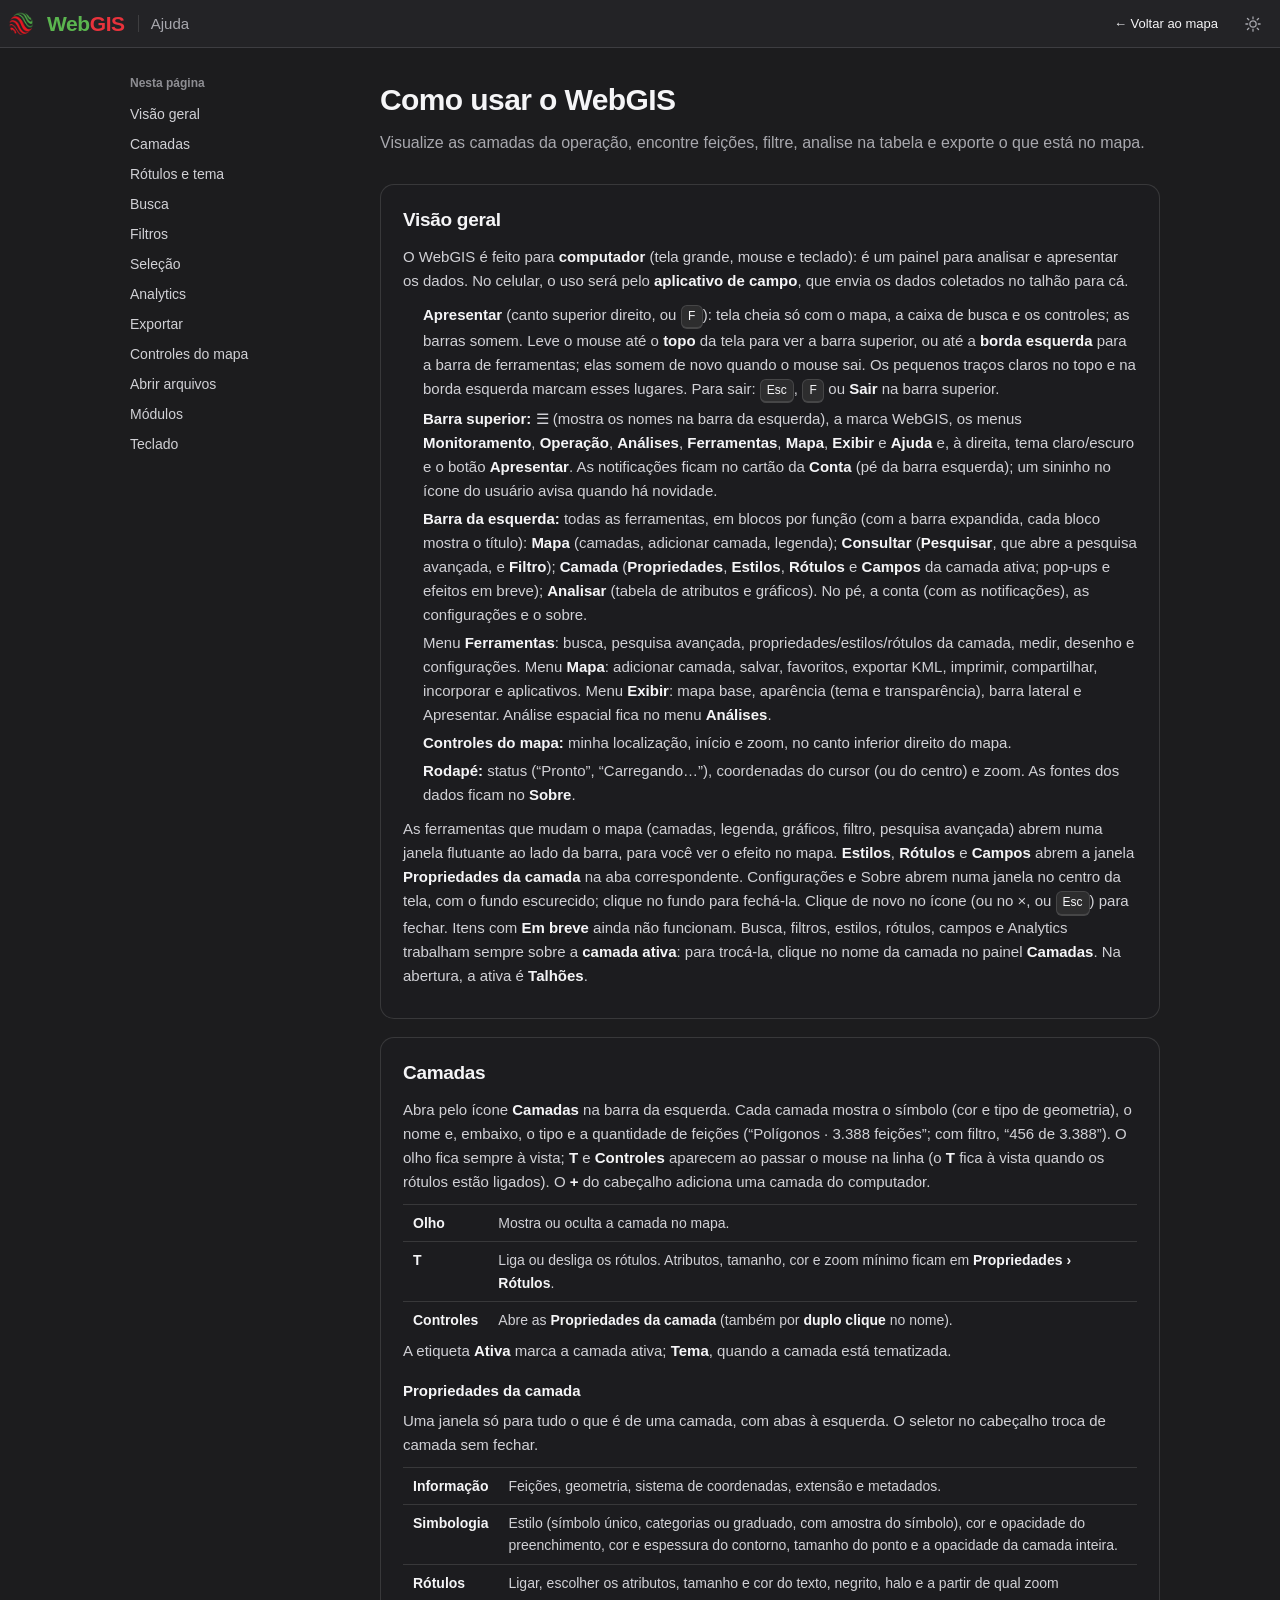
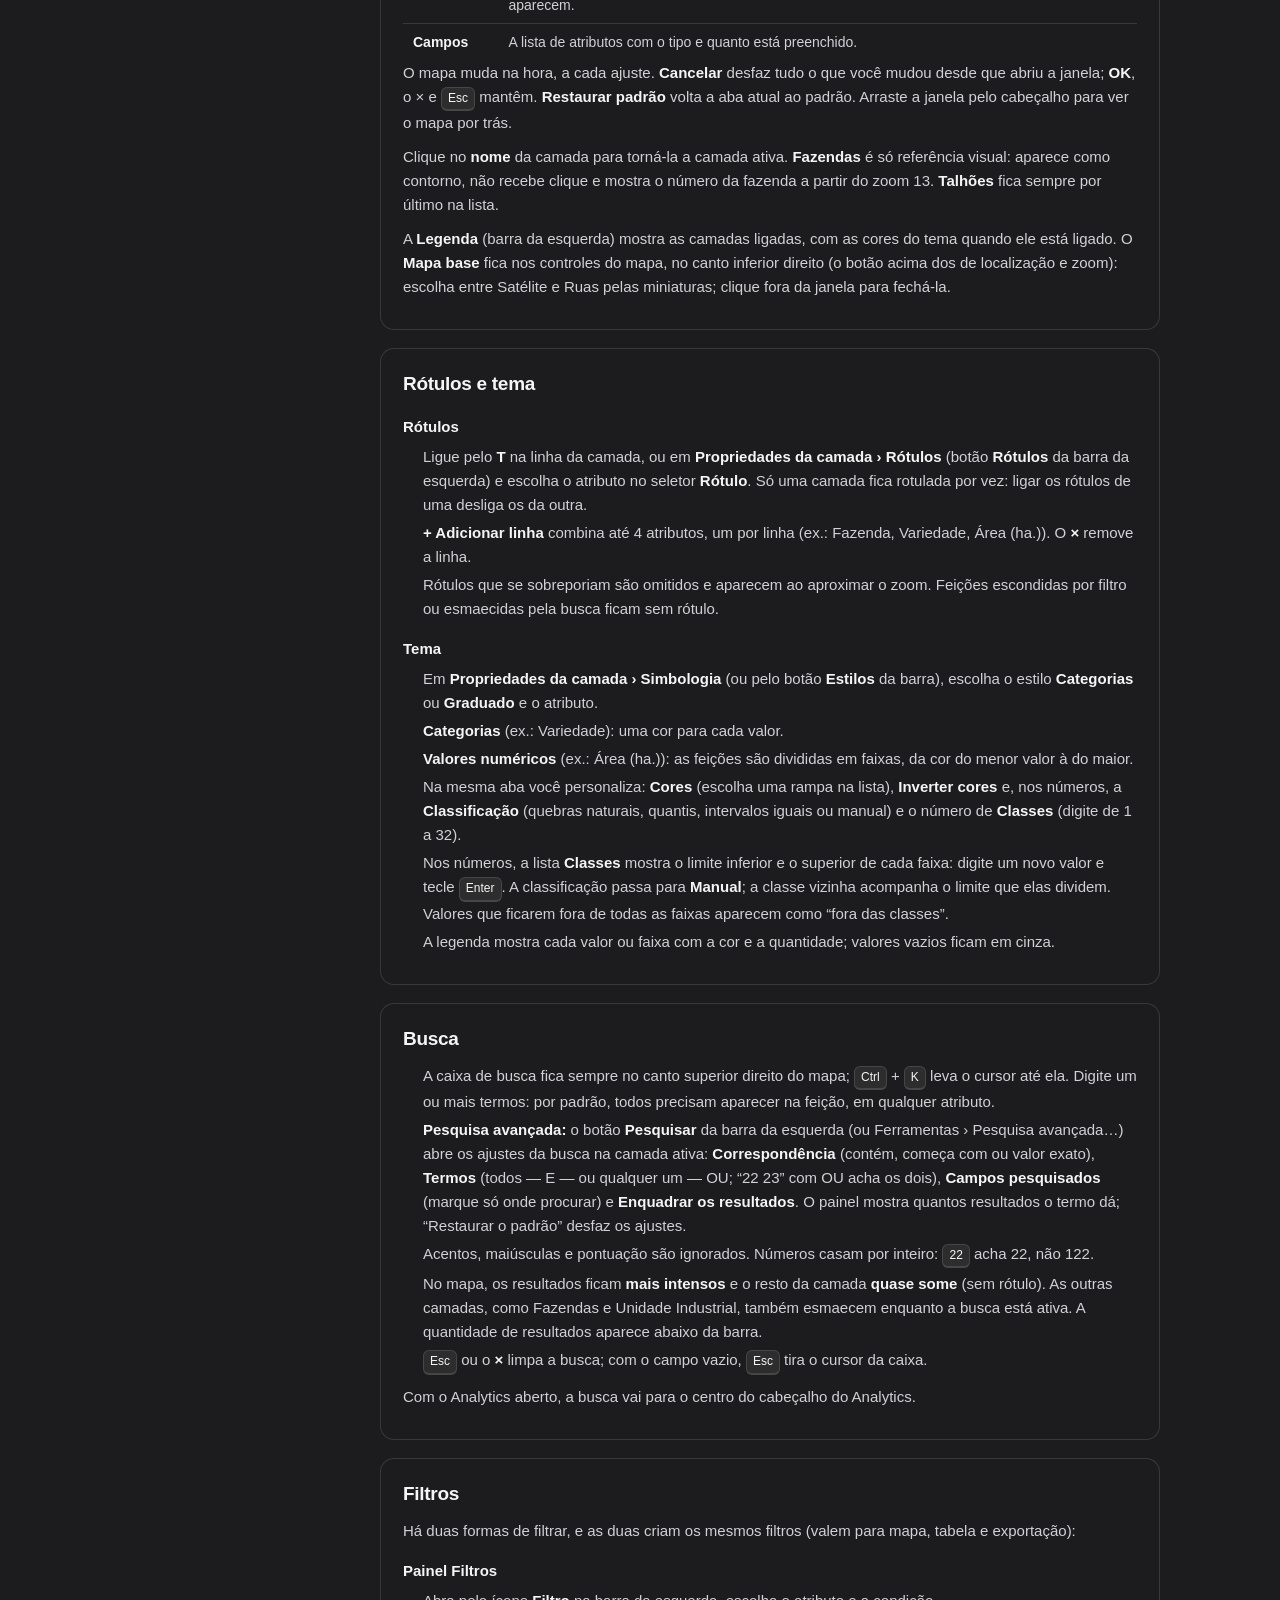
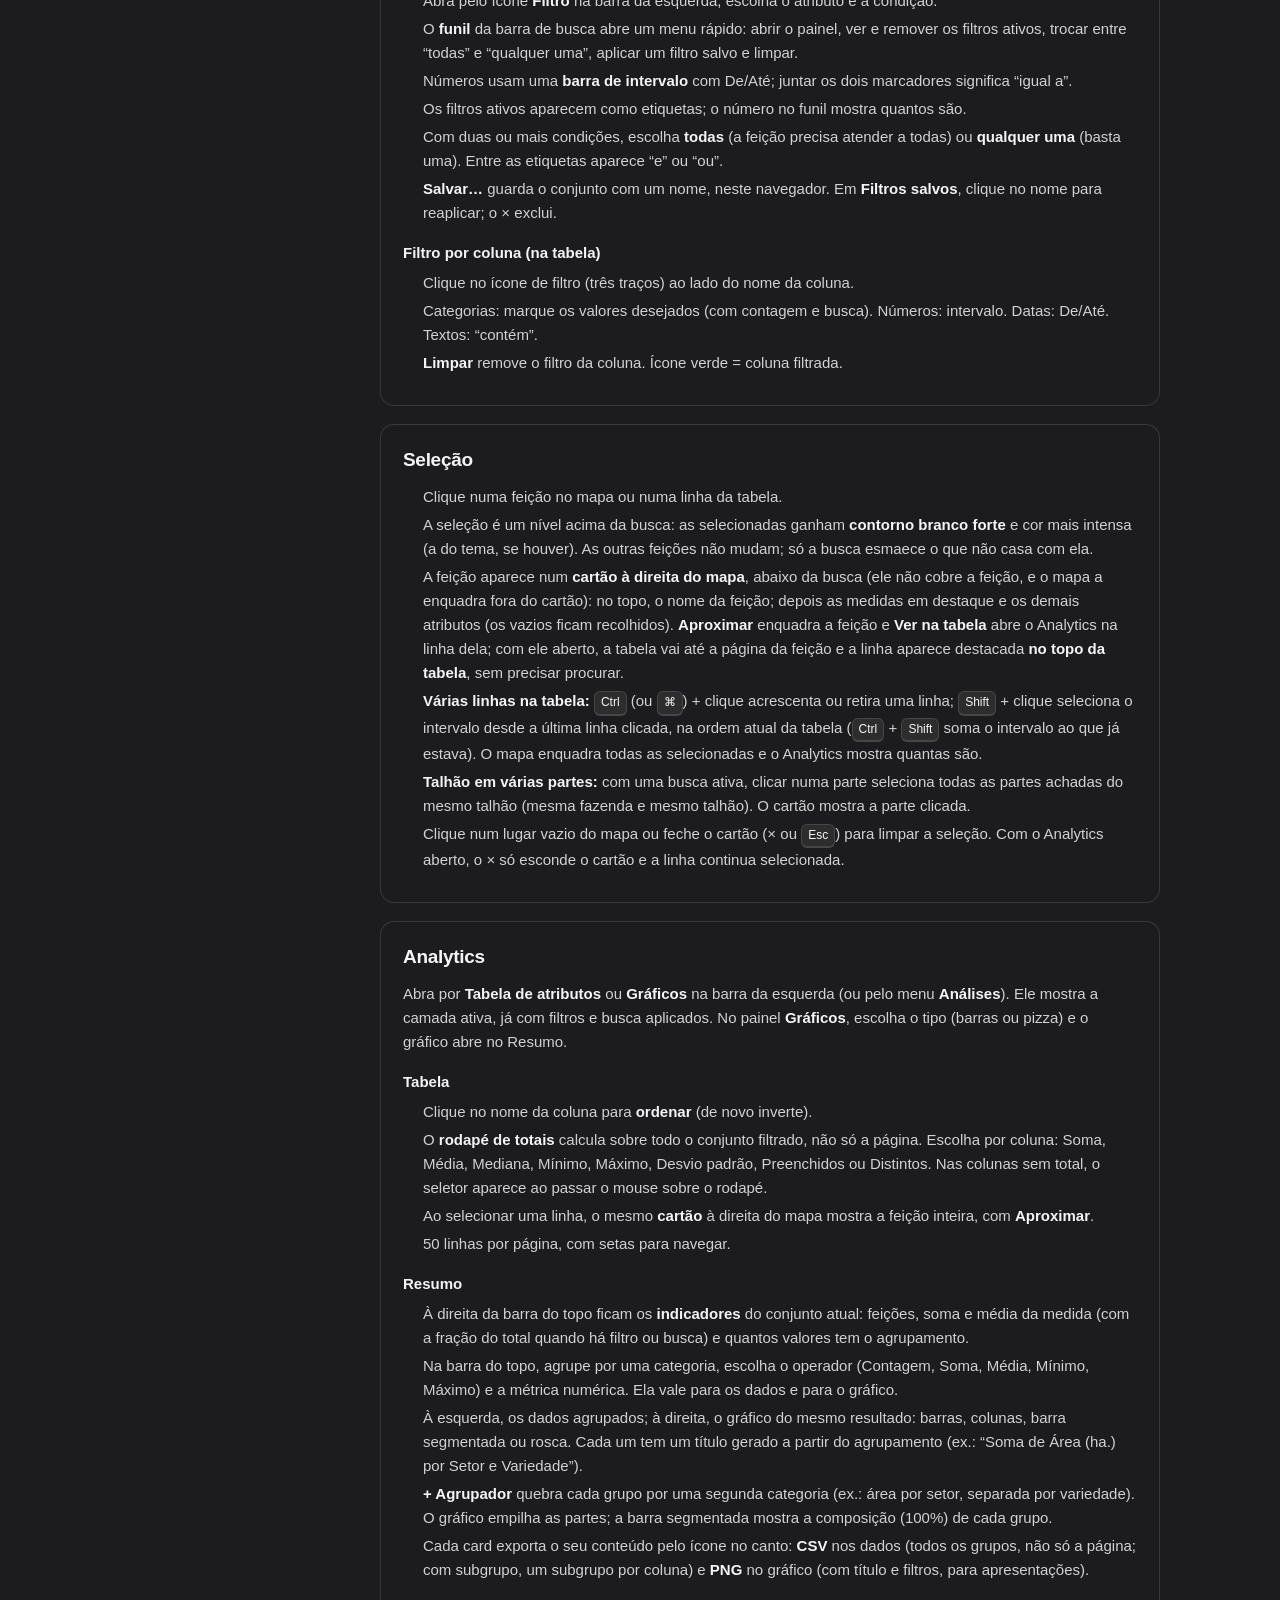
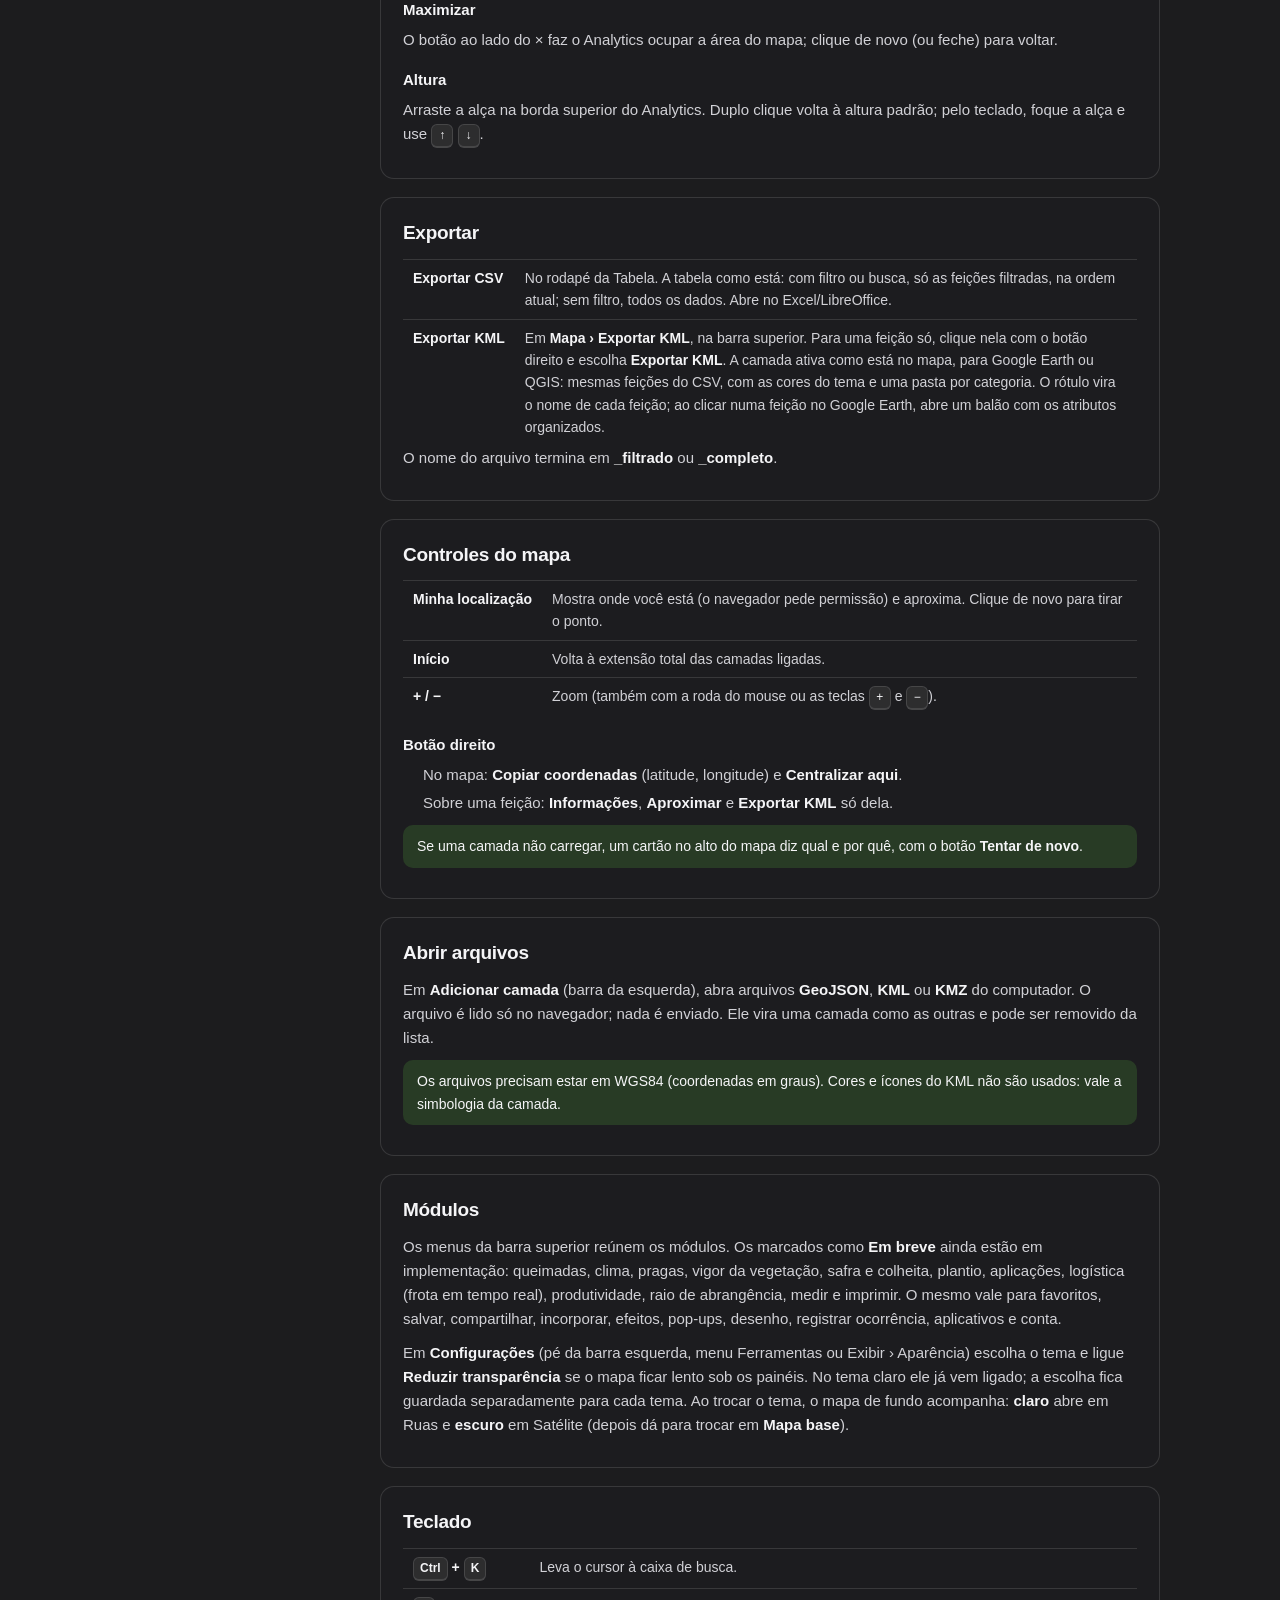
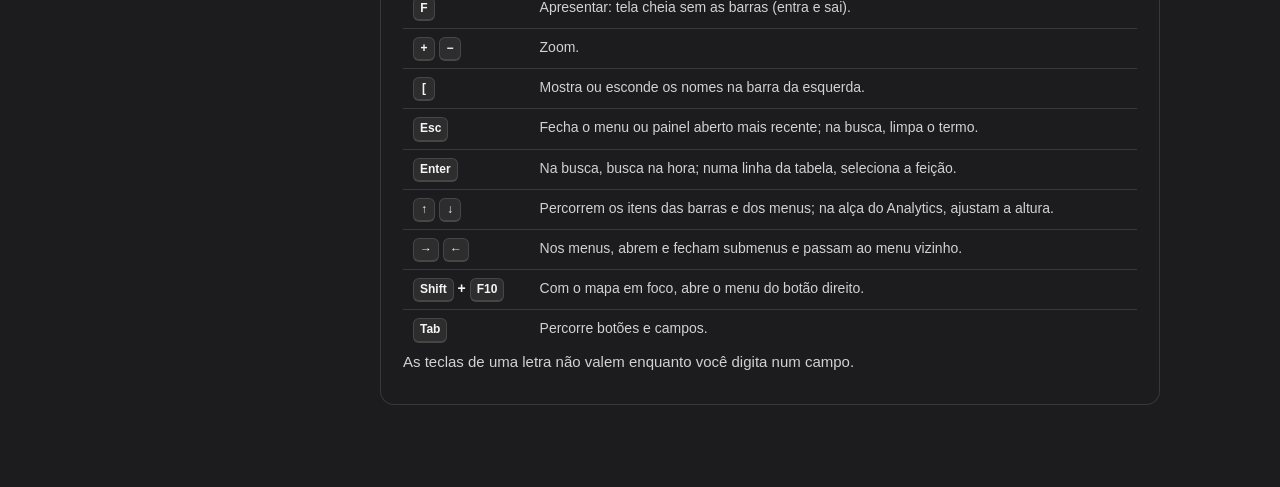
==== commit 008e0d67: "Painel Camadas no padrão da janela Propriedades - Lista agrupada (caixa com filetes), cada camada em" ====
--- a/ajuda.html
+++ b/ajuda.html
@@ -18,7 +18,7 @@
     <link rel="icon" href="assets/icons/favicon.ico" sizes="any">
     <link rel="icon" type="image/png" href="assets/png/favcon_red_green.png">
     <link rel="manifest" href="manifest.webmanifest">
-    <link rel="stylesheet" href="css/style.css?v=20261111e">
+    <link rel="stylesheet" href="css/style.css?v=20261111f">
 
     <script>(function(){var t="dark";try{if(localStorage.getItem("webgis-theme")==="light"){t="light";}}catch(e){}document.documentElement.setAttribute("data-theme",t);})();</script>
 
@@ -278,13 +278,13 @@
 
             <section class="help-section" id="camadas">
                 <h2>Camadas</h2>
-                <p>Abra pelo ícone <strong>Camadas</strong> na barra da esquerda. Cada camada mostra o símbolo (cor e tipo de geometria), o nome, a quantidade de feições entre parênteses e os botões (resumidos também no pé do painel):</p>
+                <p>Abra pelo ícone <strong>Camadas</strong> na barra da esquerda. Cada camada mostra o símbolo (cor e tipo de geometria), o nome e, embaixo, o tipo e a quantidade de feições (“Polígonos · 3.388 feições”; com filtro, “456 de 3.388”). O olho fica sempre à vista; <strong>T</strong> e <strong>Controles</strong> aparecem ao passar o mouse na linha (o <strong>T</strong> fica à vista quando os rótulos estão ligados). O <strong>+</strong> do cabeçalho adiciona uma camada do computador.</p>
                 <table class="help-table">
                     <tr><th>Olho</th><td>Mostra ou oculta a camada no mapa.</td></tr>
                     <tr><th>T</th><td>Liga ou desliga os rótulos. Atributos, tamanho, cor e zoom mínimo ficam em <strong>Propriedades › Rótulos</strong>.</td></tr>
                     <tr><th>Controles</th><td>Abre as <strong>Propriedades da camada</strong> (também por <strong>duplo clique</strong> no nome).</td></tr>
                 </table>
-                <p>A etiqueta <strong>Tema</strong> ao lado do nome mostra quando a camada está tematizada.</p>
+                <p>A etiqueta <strong>Ativa</strong> marca a camada ativa; <strong>Tema</strong>, quando a camada está tematizada.</p>
                 <h3>Propriedades da camada</h3>
                 <p>Uma janela só para tudo o que é de uma camada, com abas à esquerda. O seletor no cabeçalho troca de camada sem fechar.</p>
                 <table class="help-table">
--- a/css/style.css
+++ b/css/style.css
@@ -1437,7 +1437,7 @@
    ============================================================ */
 
 .sidebar-section {
-    margin-bottom: 18px;
+    margin-bottom: 0;
 }
 
 .sidebar-empty {
@@ -1447,38 +1447,78 @@
     line-height: 1.5;
 }
 
+/*
+   Lista de camadas no padrão da janela Propriedades (macOS) com a
+   leitura da lista de camadas do ArcGIS: um grupo com filetes entre
+   as linhas; cada camada em duas linhas (nome sobre tipo e
+   quantidade); seleção da camada ativa em cinza discreto. O olho
+   fica sempre à vista, em tom neutro; rótulos e propriedades
+   aparecem ao passar o mouse (ou ficam, se ligados).
+*/
+.layer-list {
+    padding: 4px;
+    border: 0.5px solid var(--border-hairline);
+    border-radius: 10px;
+    background: var(--glass-bg-strong);
+}
+
 .layer-item {
-    border-radius: 8px;
+    position: relative;
+    border-radius: 7px;
+}
+
+.layer-item + .layer-item::before {
+    content: "";
+    position: absolute;
+    top: 0;
+    left: 36px;
+    right: 8px;
+    border-top: 0.5px solid var(--border-hairline);
+}
+
+.layer-item.is-active,
+.layer-item.is-active + .layer-item::before,
+.layer-item:hover + .layer-item::before {
+    border-color: transparent;
 }
 
 .layer-item.is-active {
-    background: var(--active-bg);
+    background: var(--fill-segment-hover);
+}
+
+.layer-item.is-active + .layer-item::before {
+    border-top-color: transparent;
+}
+
+.layer-item:not(.is-active):hover {
+    background: var(--hover-bg);
 }
 
 .layer-row {
-    display: flex;
-    align-items: center;
-    gap: 9px;
-    padding: 6px 8px;
-    color: var(--color-text-label);
-}
-
-/* Botões de ícone da linha da camada: olho (visibilidade) e T (rótulos). */
+    min-height: 44px;
+    display: flex;
+    align-items: center;
+    gap: 10px;
+    padding: 5px 6px 5px 10px;
+    color: var(--text);
+}
+
+/* Botões de ícone da linha: rótulos, propriedades e o olho (visibilidade). */
 .layer-toggle {
-    width: 26px;
-    height: 26px;
+    width: 24px;
+    height: 24px;
     flex-shrink: 0;
     display: flex;
     align-items: center;
     justify-content: center;
-    border-radius: 7px;
-    color: var(--color-text-subtle);
-    transition: color var(--dur) ease, background-color var(--dur) ease;
+    border-radius: 6px;
+    color: var(--text-muted);
+    transition: color var(--dur-fast) ease, background-color var(--dur-fast) ease, opacity var(--dur-fast) ease;
 }
 
 .layer-toggle svg {
-    width: 18px;
-    height: 18px;
+    width: 16px;
+    height: 16px;
 }
 
 .layer-toggle:hover:not(:disabled) {
@@ -1486,10 +1526,25 @@
     color: var(--text);
 }
 
-/* Ligado (olho, rótulos): verde, inclusive com o mouse em cima, para o estado não sumir ao clicar. */
-.layer-toggle[aria-pressed="true"],
-.layer-toggle[aria-pressed="true"]:hover:not(:disabled) {
-    color: var(--brand-green);
+/* Rótulos ligados: o T fica à vista, na cor de destaque. O olho aberto é neutro (o normal é estar visível). */
+.layer-labels[aria-pressed="true"],
+.layer-labels[aria-pressed="true"]:hover:not(:disabled) {
+    color: var(--accent-text);
+}
+
+.layer-visibility[aria-pressed="false"] {
+    color: var(--text-disabled);
+}
+
+/* Rótulos (desligados) e propriedades: só com o mouse na linha ou o foco nela. */
+.layer-labels[aria-pressed="false"],
+.layer-properties-button {
+    opacity: 0;
+}
+
+.layer-item:hover .layer-toggle,
+.layer-item:focus-within .layer-toggle {
+    opacity: 1;
 }
 
 .layer-toggle:disabled {
@@ -1501,12 +1556,18 @@
     opacity: 0.5;
 }
 
-/* Nome e quantidade ocupam o espaço livre; o nome encurta com "…" se preciso. */
+/* Nome (com etiquetas) sobre tipo e quantidade; o nome encurta com "…" se preciso. */
 .layer-title {
     flex: 1 1 auto;
     min-width: 0;
-    display: flex;
-    align-items: baseline;
+    display: grid;
+    gap: 1px;
+}
+
+.layer-title-line {
+    min-width: 0;
+    display: flex;
+    align-items: center;
     gap: 6px;
 }
 
@@ -1514,7 +1575,7 @@
     flex-shrink: 0;
     display: flex;
     align-items: center;
-    gap: 2px;
+    gap: 1px;
 }
 
 /* Rótulo com várias linhas: título, uma linha por atributo, "+ Adicionar linha". */
@@ -1878,6 +1939,7 @@
     white-space: nowrap;
     color: inherit;
     font-size: 13px;
+    font-weight: 500;
 }
 
 .layer-name[aria-pressed="true"] {
@@ -1888,9 +1950,9 @@
 /* Símbolo da camada (cor e tipo de geometria), antes do nome. */
 .layer-symbol {
     flex: none;
-    width: 14px;
-    height: 14px;
-    border-radius: 3px;
+    width: 16px;
+    height: 16px;
+    border-radius: 4px;
 }
 
 .layer-symbol.is-fill {
@@ -1933,10 +1995,8 @@
 /* Guia rápido no pé da aba Camadas. */
 .sidebar-key {
     display: grid;
-    gap: 8px;
-    margin: 14px 8px 0;
-    padding-top: 12px;
-    border-top: 0.5px solid var(--border-hairline);
+    gap: 6px;
+    margin: 2px 4px 0;
     color: var(--color-text-subtle);
     font-size: 11px;
     line-height: 1.45;
@@ -1966,10 +2026,13 @@
 }
 
 .layer-meta {
-    flex: 0 0 auto;
-    color: var(--color-text-subtle);
+    min-width: 0;
+    overflow: hidden;
+    color: var(--text-muted);
     font-size: 11px;
     font-variant-numeric: tabular-nums;
+    text-overflow: ellipsis;
+    white-space: nowrap;
 }
 
 .layer-meta.is-error,
@@ -5259,13 +5322,25 @@
 /* Etiquetas de estado na linha da camada (tema e rótulos ligados). */
 .layer-badge {
     flex: none;
-    padding: 1px 6px;
+    padding: 0 6px;
     border-radius: var(--radius-pill);
+    background: var(--fill-segment);
+    color: var(--text-muted);
+    font-size: 10px;
+    font-weight: 600;
+    line-height: 16px;
+}
+
+/* "Ativa": a única etiqueta na cor de destaque. */
+.layer-badge.is-active {
     background: var(--accent-soft);
     color: var(--accent-text);
-    font-size: 10px;
-    font-weight: 600;
-    line-height: 1.5;
+}
+
+/* "+" do cabeçalho do painel Camadas, ao lado do ×. */
+.side-panel-add .icon {
+    width: 16px;
+    height: 16px;
 }
 
 /* Cartão de vidro dentro do painel de vidro: a hierarquia vem do aninhamento. */
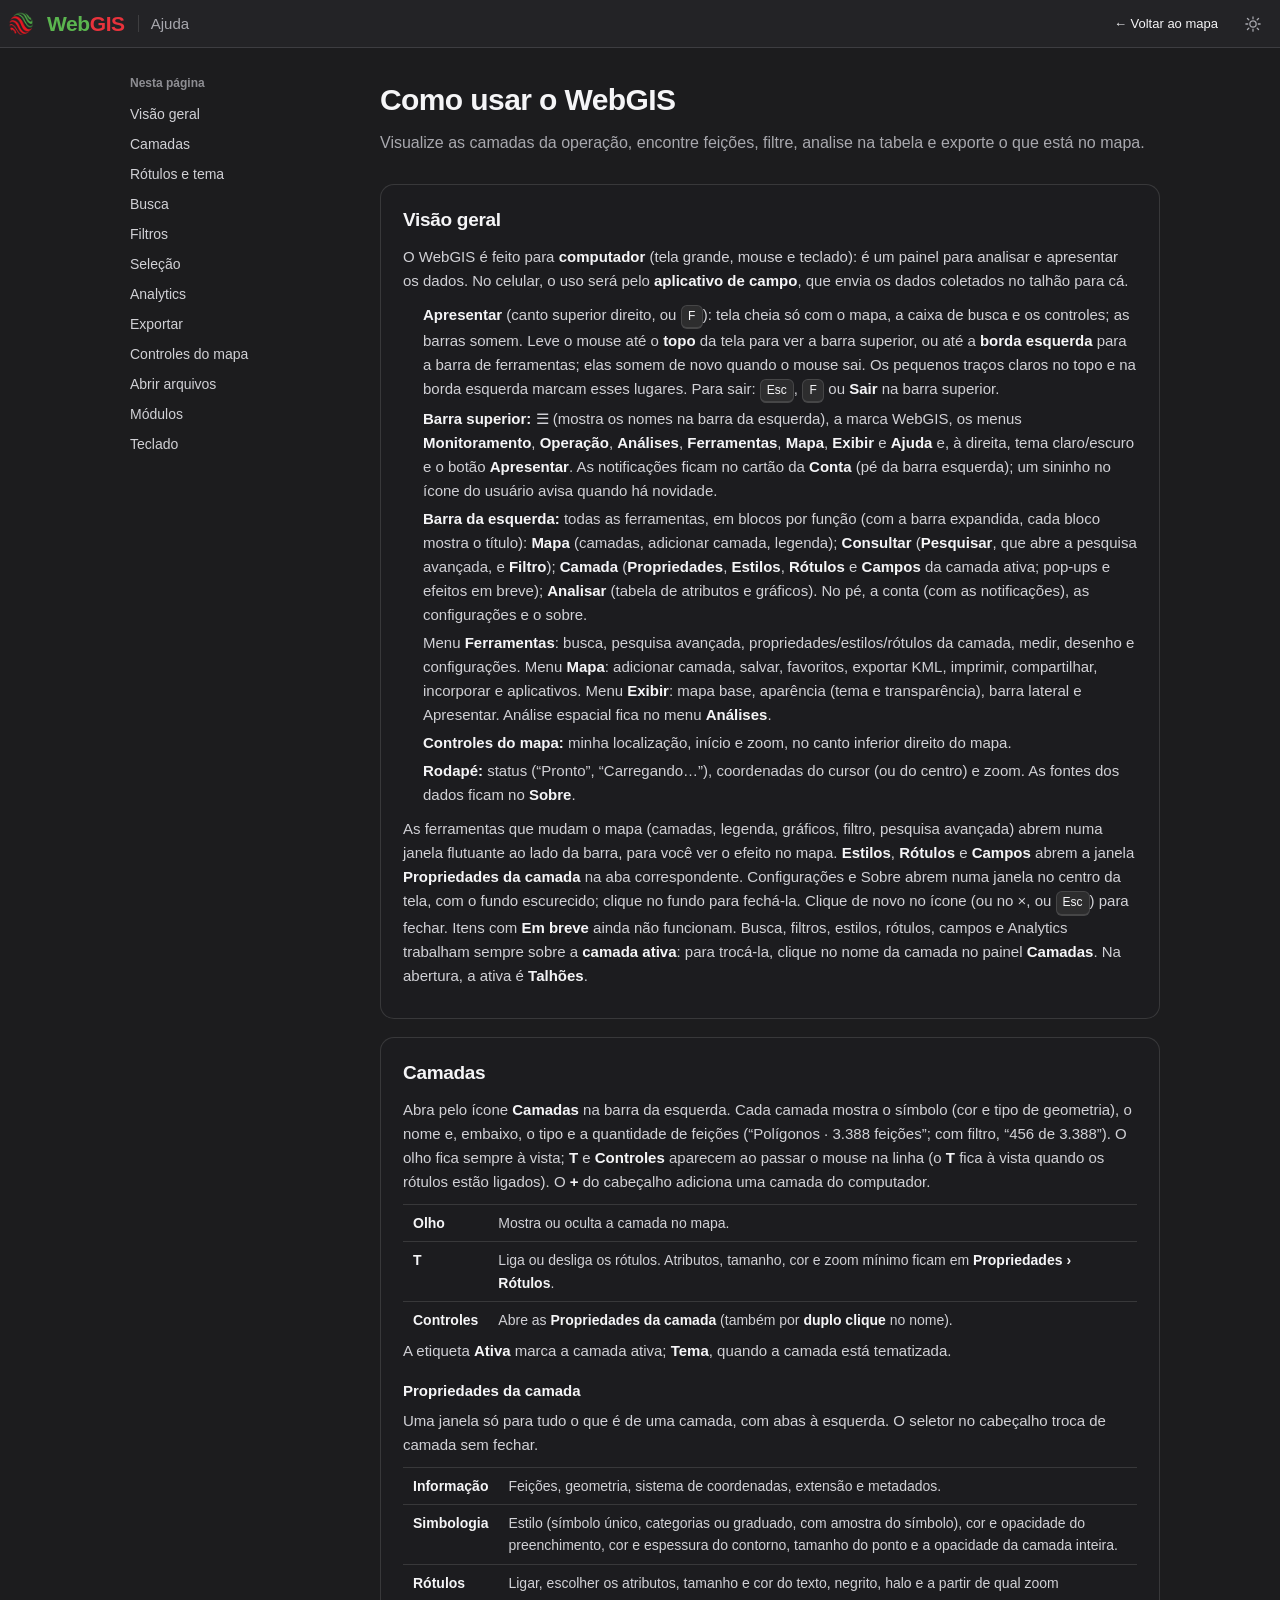
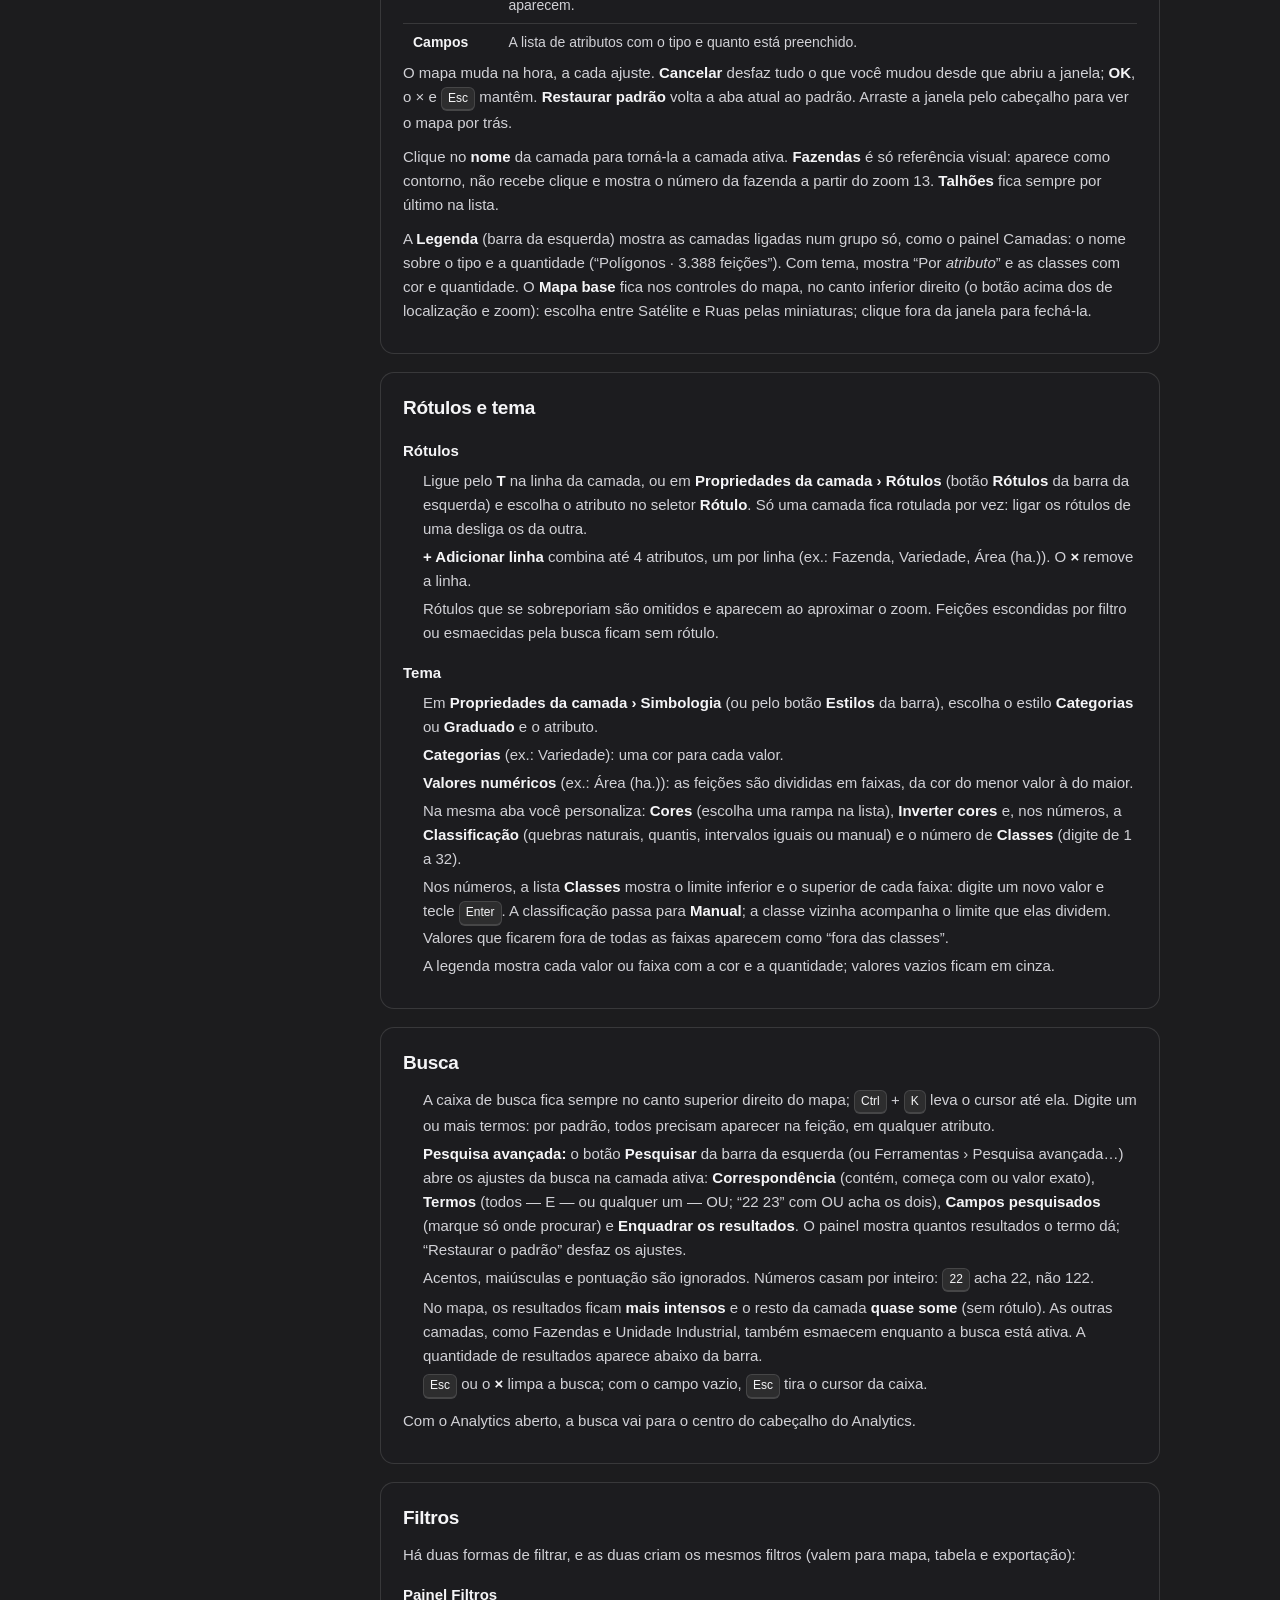
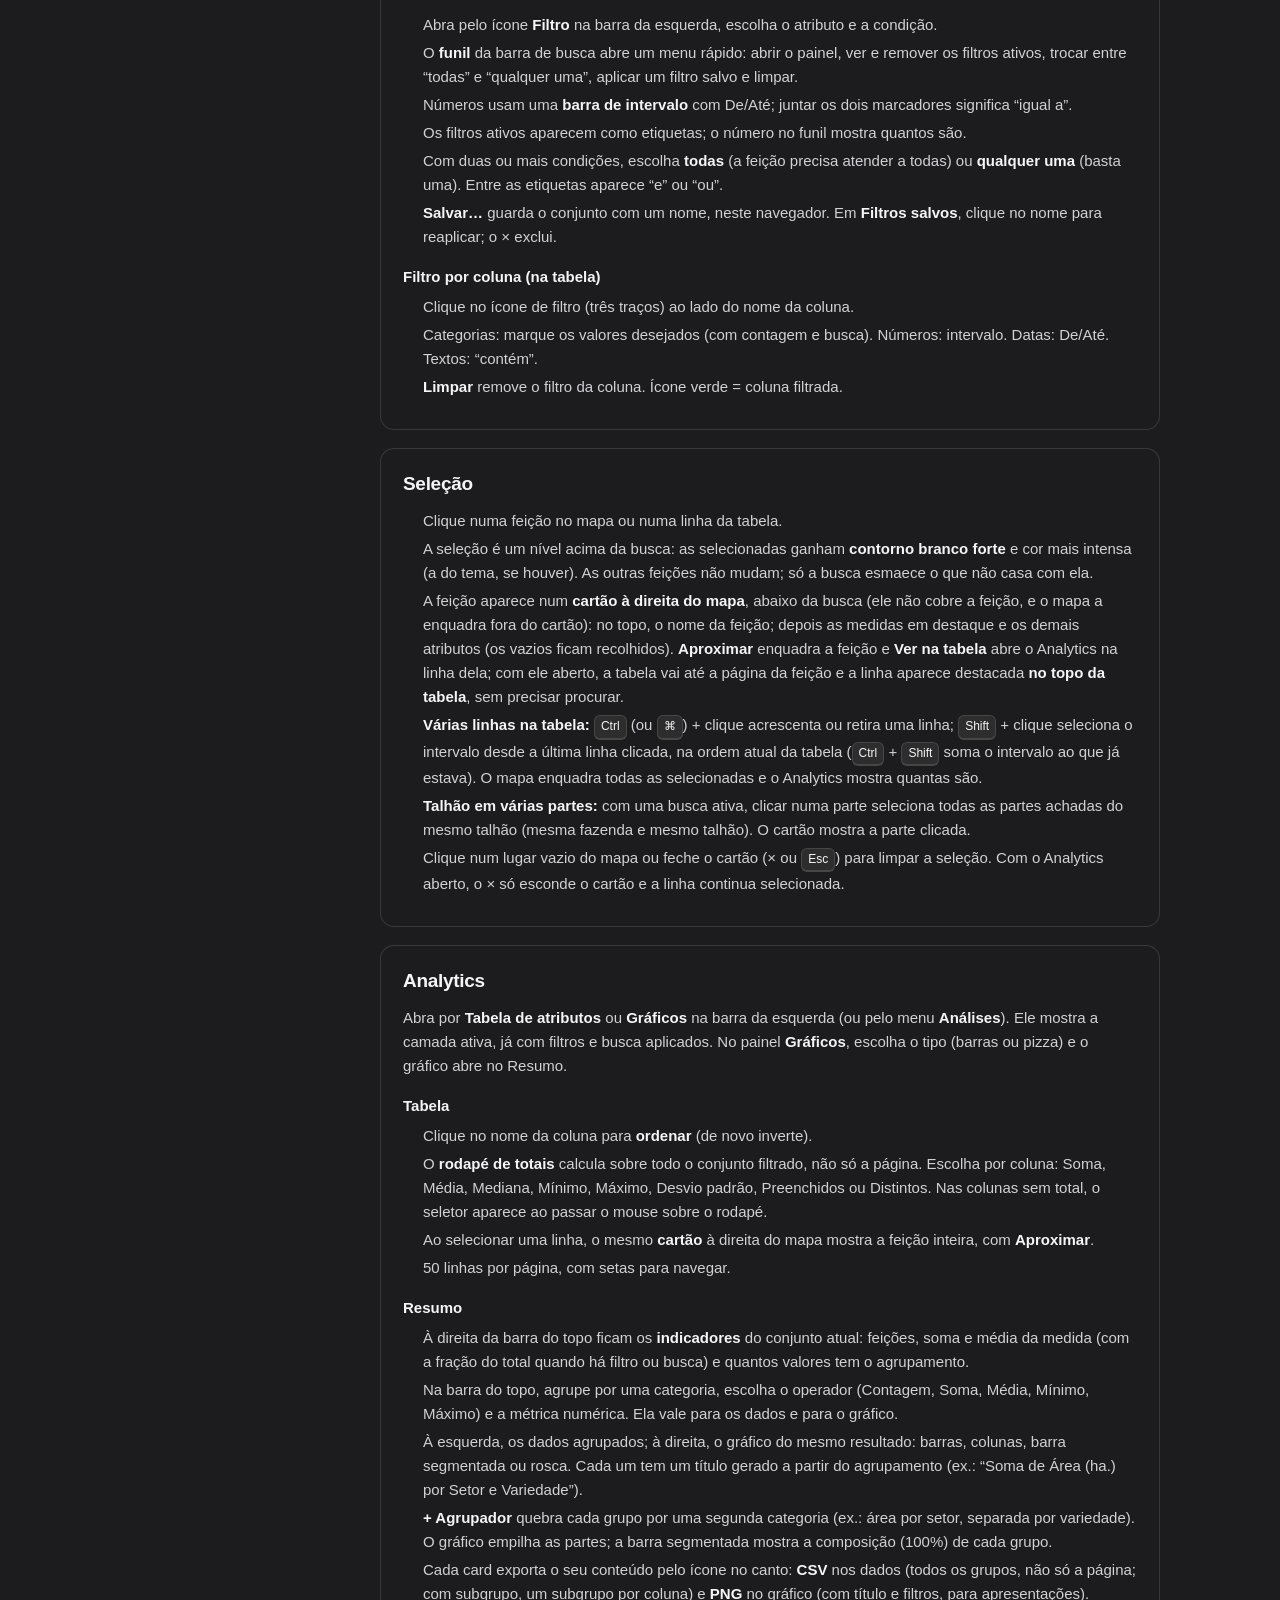
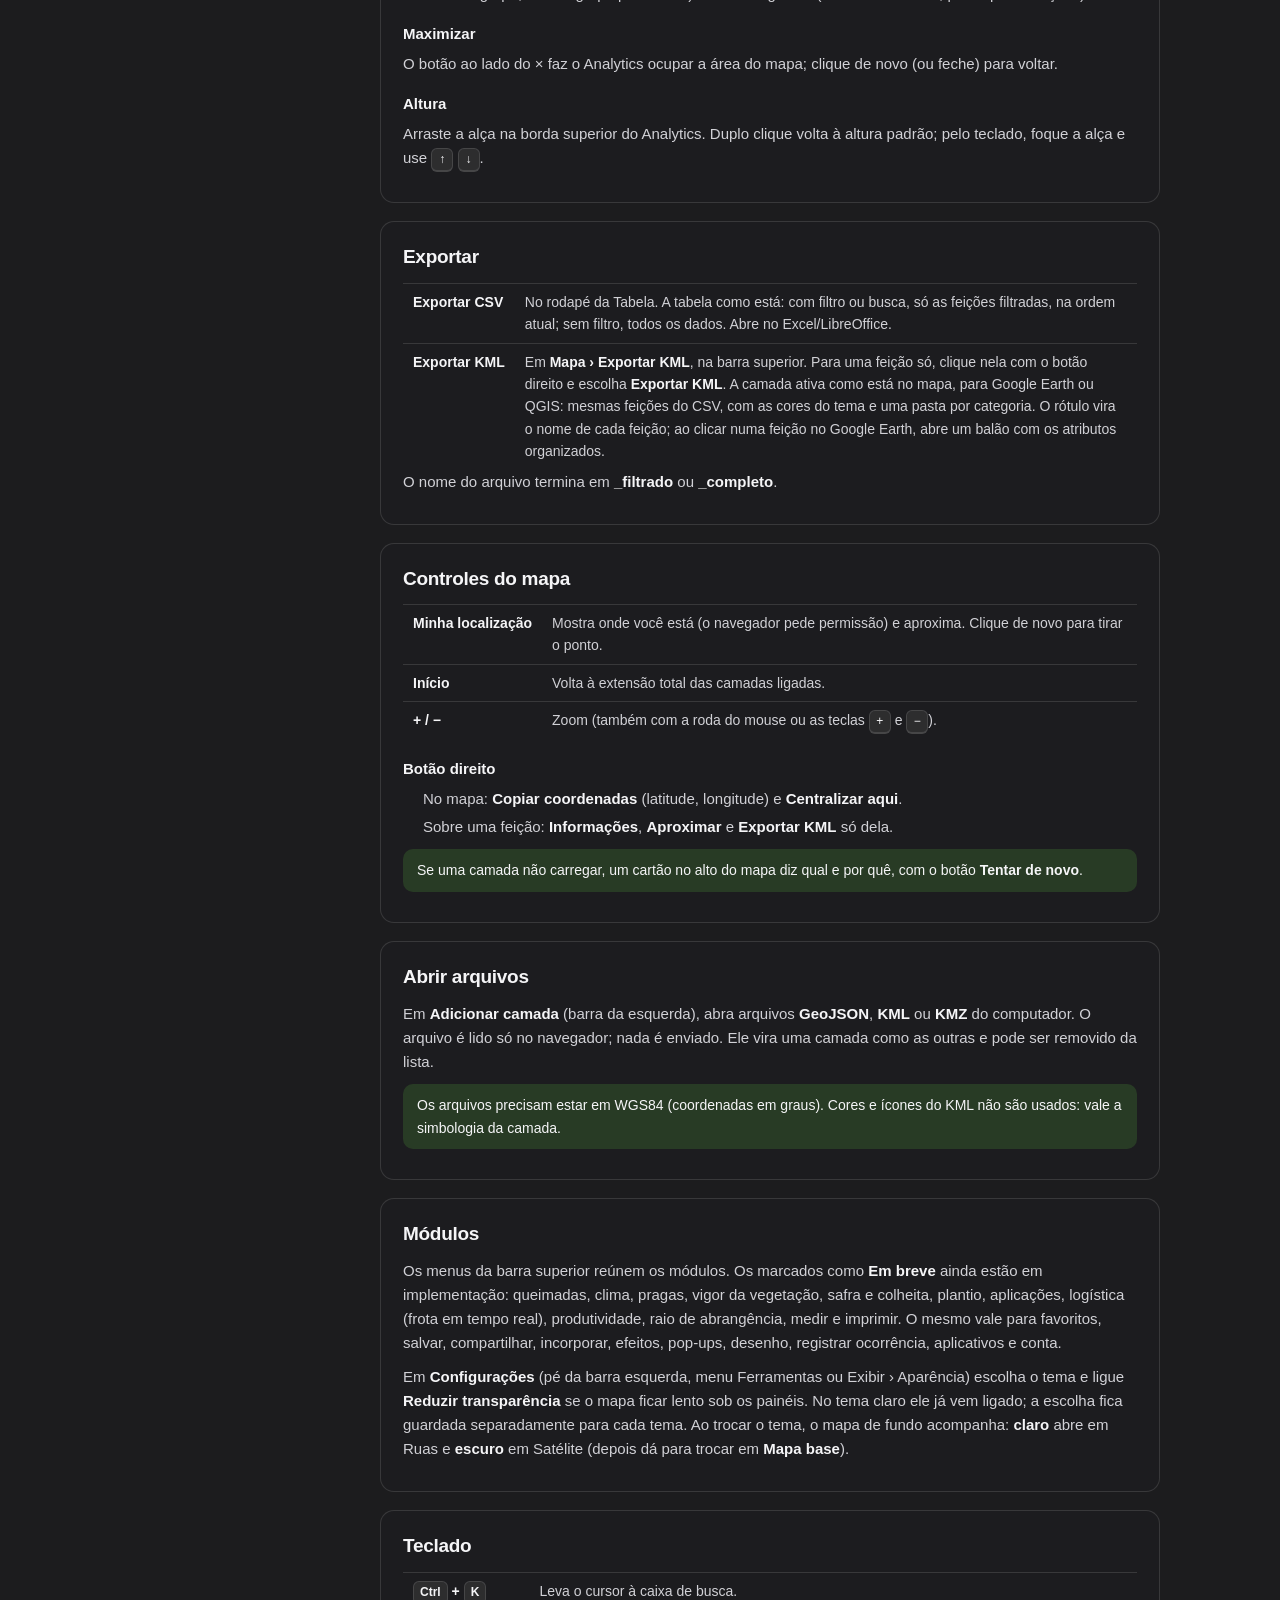
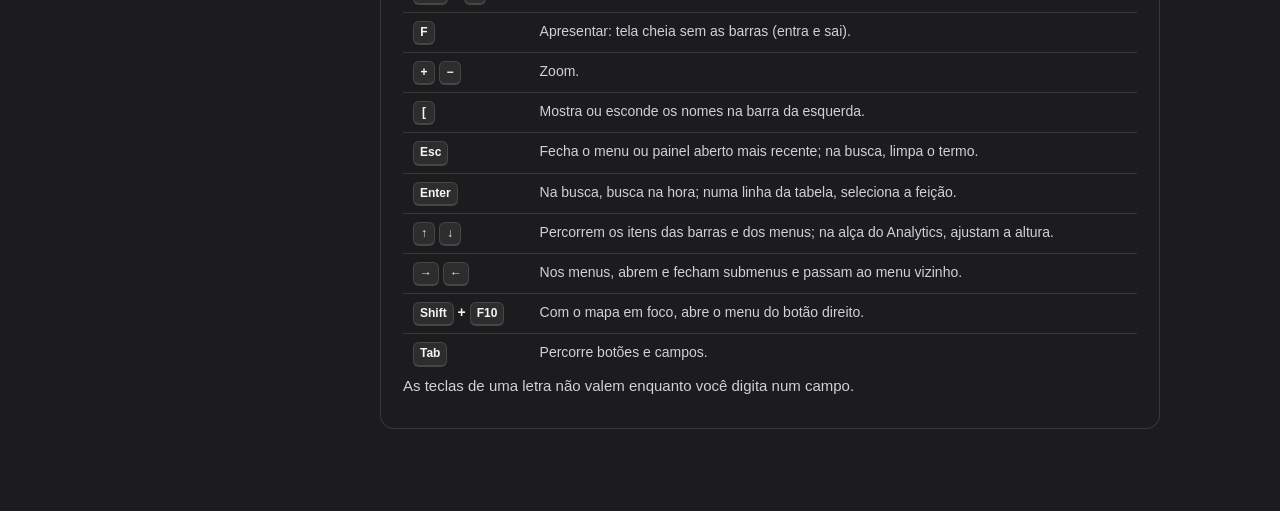
==== commit 409cf892: "Painel Legenda no padrão do painel Camadas - Um grupo só (caixa com filetes) no lugar de um cartão c" ====
--- a/ajuda.html
+++ b/ajuda.html
@@ -18,7 +18,7 @@
     <link rel="icon" href="assets/icons/favicon.ico" sizes="any">
     <link rel="icon" type="image/png" href="assets/png/favcon_red_green.png">
     <link rel="manifest" href="manifest.webmanifest">
-    <link rel="stylesheet" href="css/style.css?v=20261111f">
+    <link rel="stylesheet" href="css/style.css?v=20261111g">
 
     <script>(function(){var t="dark";try{if(localStorage.getItem("webgis-theme")==="light"){t="light";}}catch(e){}document.documentElement.setAttribute("data-theme",t);})();</script>
 
@@ -295,7 +295,7 @@
                 </table>
                 <p>O mapa muda na hora, a cada ajuste. <strong>Cancelar</strong> desfaz tudo o que você mudou desde que abriu a janela; <strong>OK</strong>, o × e <kbd>Esc</kbd> mantêm. <strong>Restaurar padrão</strong> volta a aba atual ao padrão. Arraste a janela pelo cabeçalho para ver o mapa por trás.</p>
                 <p>Clique no <strong>nome</strong> da camada para torná-la a camada ativa. <strong>Fazendas</strong> é só referência visual: aparece como contorno, não recebe clique e mostra o número da fazenda a partir do zoom 13. <strong>Talhões</strong> fica sempre por último na lista.</p>
-                <p>A <strong>Legenda</strong> (barra da esquerda) mostra as camadas ligadas, com as cores do tema quando ele está ligado. O <strong>Mapa base</strong> fica nos controles do mapa, no canto inferior direito (o botão acima dos de localização e zoom): escolha entre Satélite e Ruas pelas miniaturas; clique fora da janela para fechá-la.</p>
+                <p>A <strong>Legenda</strong> (barra da esquerda) mostra as camadas ligadas num grupo só, como o painel Camadas: o nome sobre o tipo e a quantidade (“Polígonos · 3.388 feições”). Com tema, mostra “Por <em>atributo</em>” e as classes com cor e quantidade. O <strong>Mapa base</strong> fica nos controles do mapa, no canto inferior direito (o botão acima dos de localização e zoom): escolha entre Satélite e Ruas pelas miniaturas; clique fora da janela para fechá-la.</p>
             </section>
 
             <section class="help-section" id="rotulos-tema">
--- a/css/style.css
+++ b/css/style.css
@@ -5597,36 +5597,98 @@
     font-weight: 600;
 }
 
+/*
+   Legenda no padrão do painel Camadas: um grupo com filetes entre
+   as camadas; nome sobre "Polígonos · 3.388 feições" (ou "Por
+   atributo · …" com tema); classes alinhadas ao nome.
+*/
+.legend-group {
+    padding: 4px;
+    border: 0.5px solid var(--border-hairline);
+    border-radius: 10px;
+    background: var(--glass-bg-strong);
+}
+
 .legend-card {
-    display: grid;
-    gap: 8px;
-    padding: 10px 12px;
+    position: relative;
+    display: grid;
+    gap: 6px;
+    padding: 8px 8px 8px 10px;
+}
+
+.legend-card + .legend-card::before {
+    content: "";
+    position: absolute;
+    top: 0;
+    left: 36px;
+    right: 8px;
+    border-top: 0.5px solid var(--border-hairline);
 }
 
 .legend-card-header {
     display: flex;
     align-items: center;
-    gap: 8px;
-}
-
-.legend-card-name {
+    gap: 10px;
+}
+
+/* Recuo do tamanho do símbolo: o nome fica alinhado com o das camadas sem tema. */
+.legend-card-spacer {
+    flex: none;
+    width: 16px;
+}
+
+.legend-card-heading {
     flex: 1 1 auto;
     min-width: 0;
+    display: grid;
+    gap: 1px;
+}
+
+.legend-card-name {
+    min-width: 0;
     overflow: hidden;
     color: var(--text);
     font-size: 13px;
-    font-weight: 600;
+    font-weight: 500;
     text-overflow: ellipsis;
     white-space: nowrap;
 }
 
 .legend-card-field {
+    min-width: 0;
+    overflow: hidden;
     color: var(--text-muted);
-    font-size: 11.5px;
-}
-
+    font-size: 11px;
+    font-variant-numeric: tabular-nums;
+    text-overflow: ellipsis;
+    white-space: nowrap;
+}
+
+/* Classes do tema: recuadas até o nome, linhas de 22 px, quantidade à direita. */
 .legend-card .legend {
-    padding: 0;
+    /* minmax(0, 1fr): um nome comprido encurta com "…" em vez de alargar a lista e empurrar as quantidades. */
+    grid-template-columns: minmax(0, 1fr);
+    gap: 0;
+    max-height: 320px;
+    padding: 0 2px 2px 26px;
+}
+
+.legend-card .legend-item {
+    min-height: 22px;
+    padding: 2px 0;
+    color: var(--text);
+}
+
+.legend-card .legend-item.is-muted {
+    color: var(--text-muted);
+}
+
+.legend-card .legend-swatch {
+    border-color: rgba(0, 0, 0, 0.18);
+}
+
+.legend-card .legend-count {
+    color: var(--text-muted);
 }
 
 .layer-info-filled {
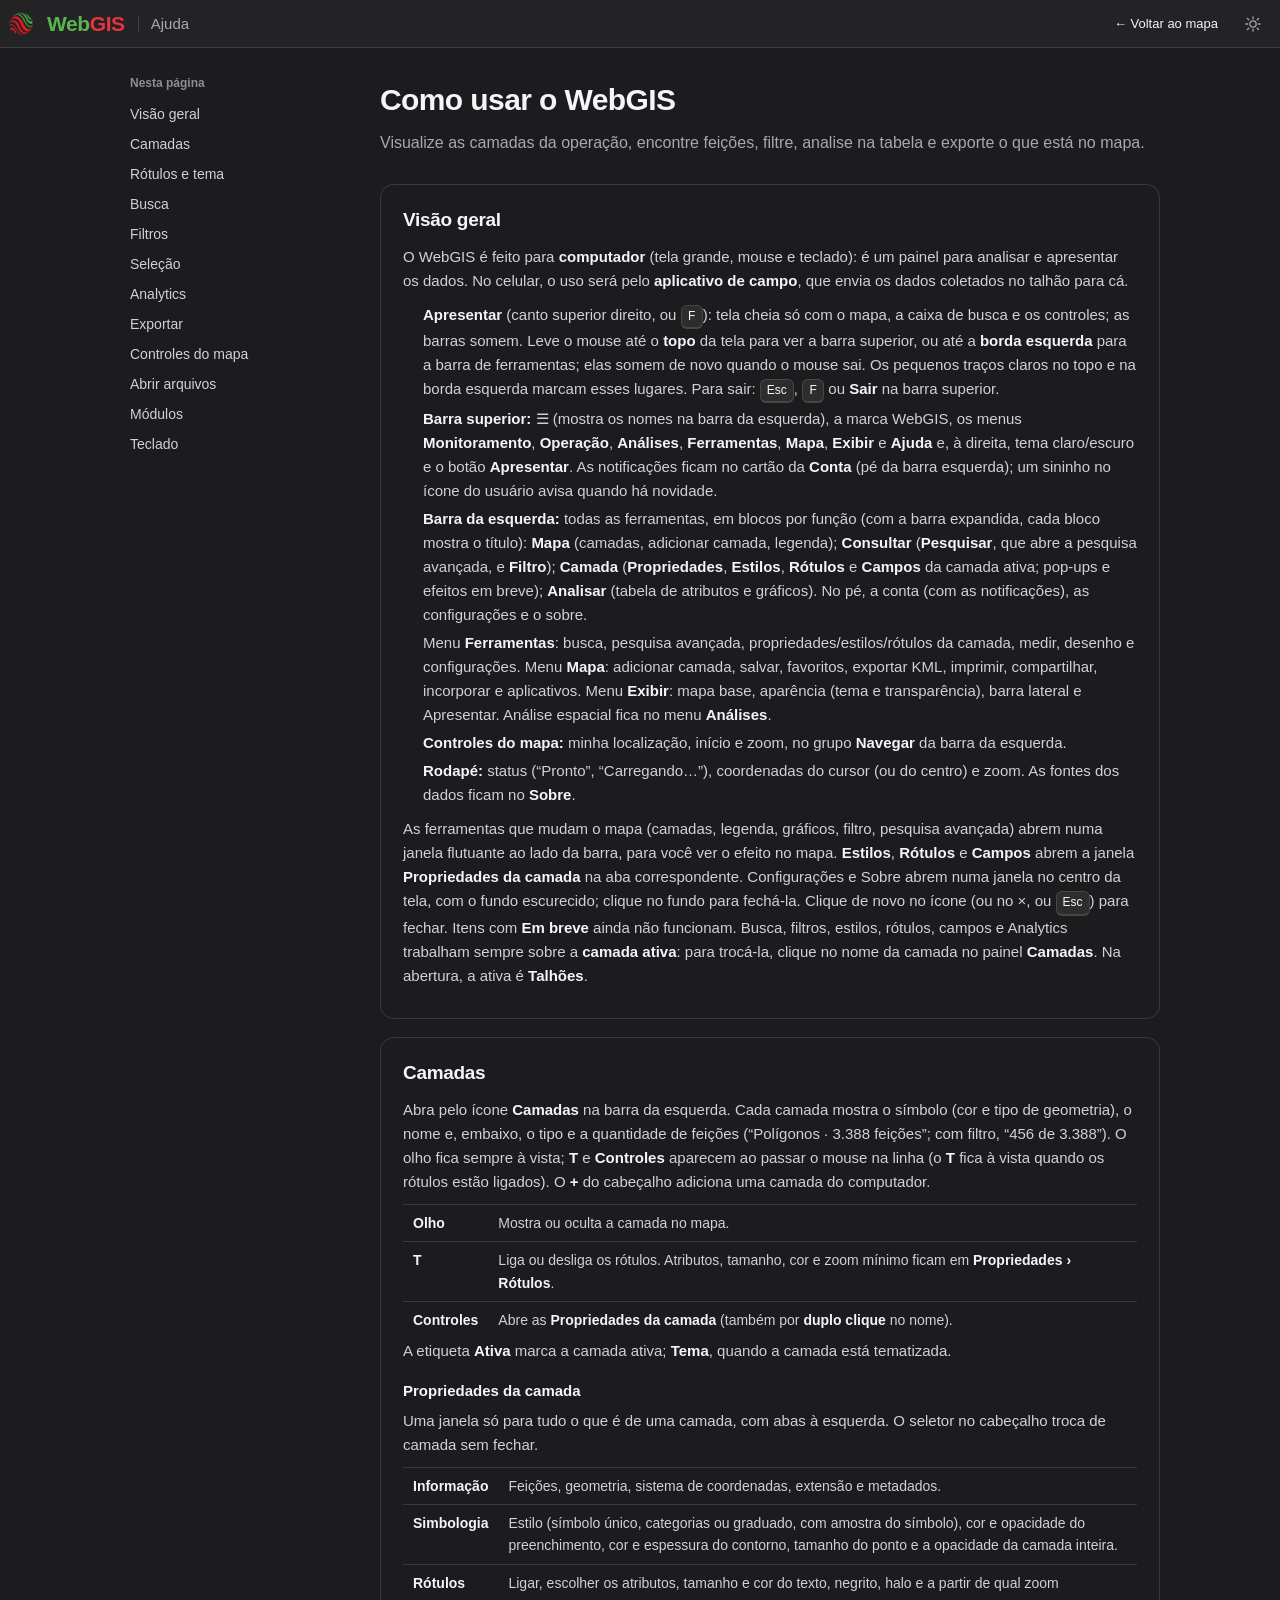
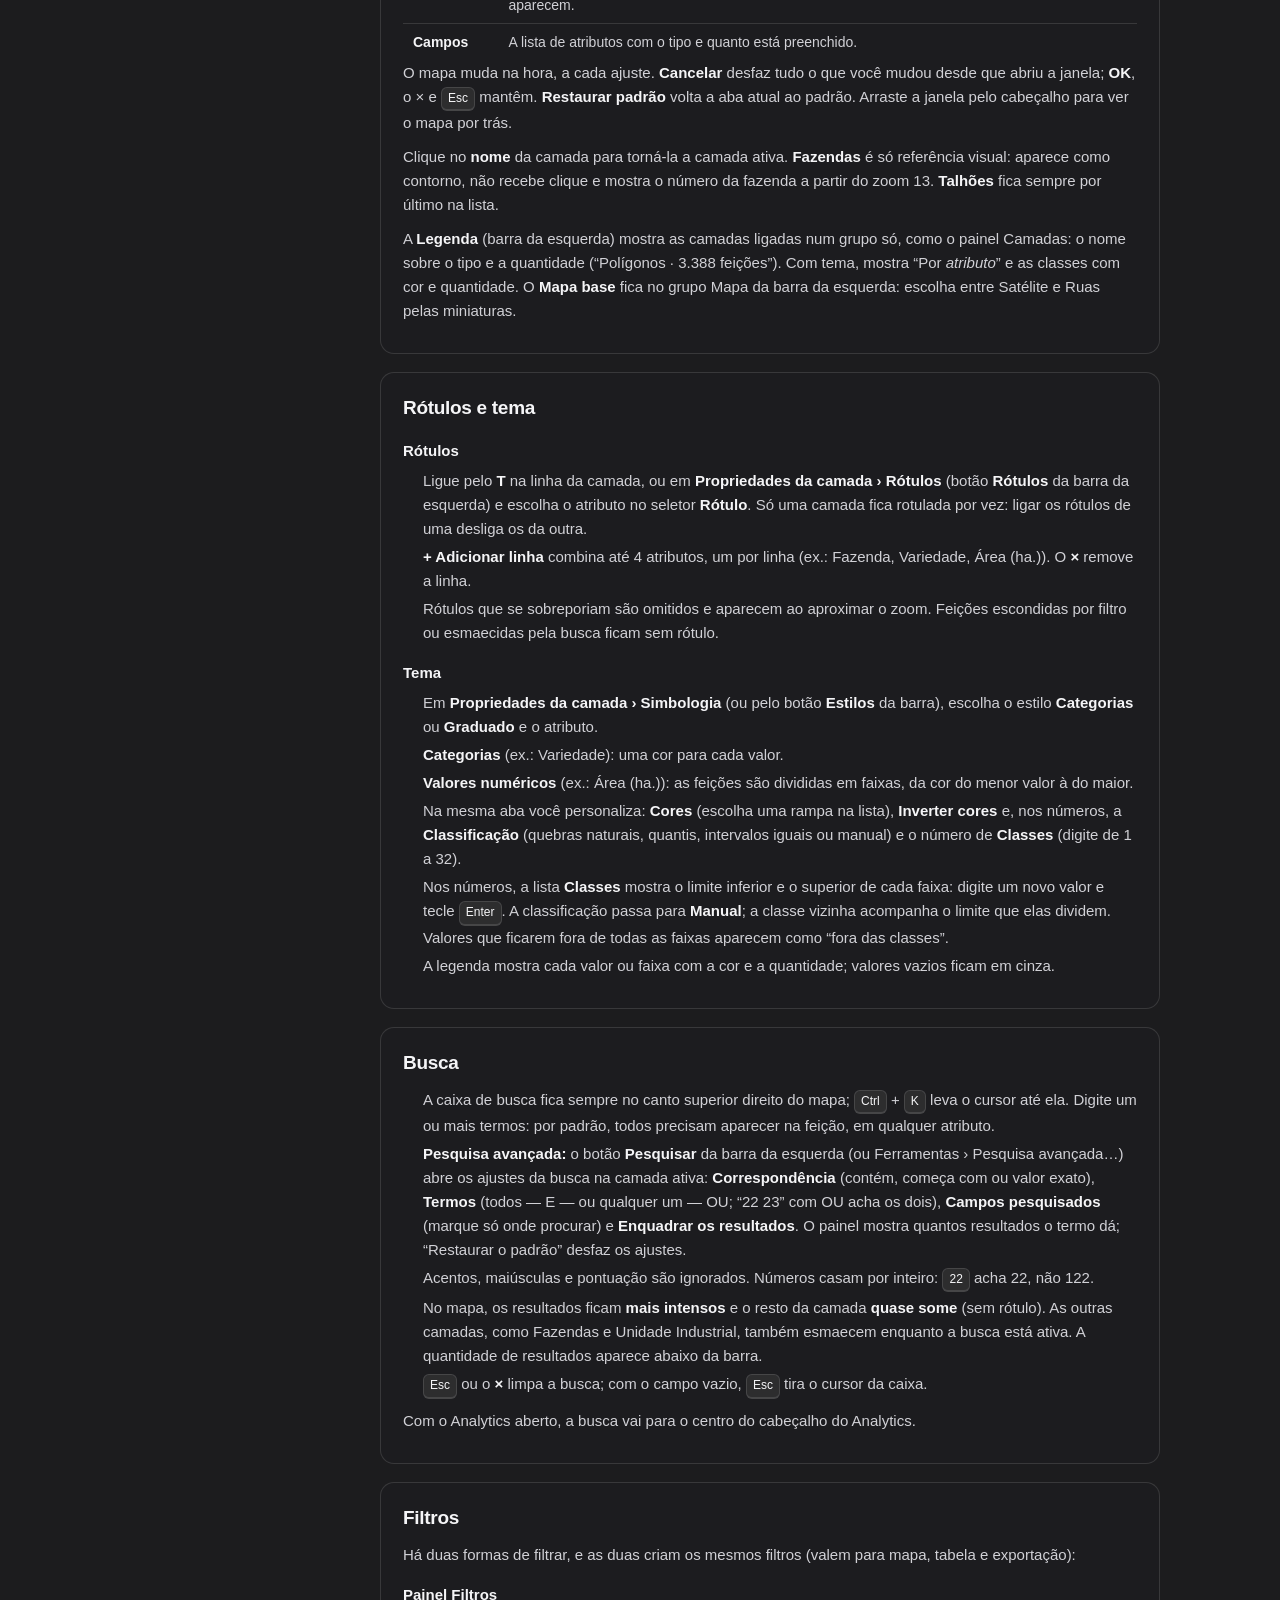
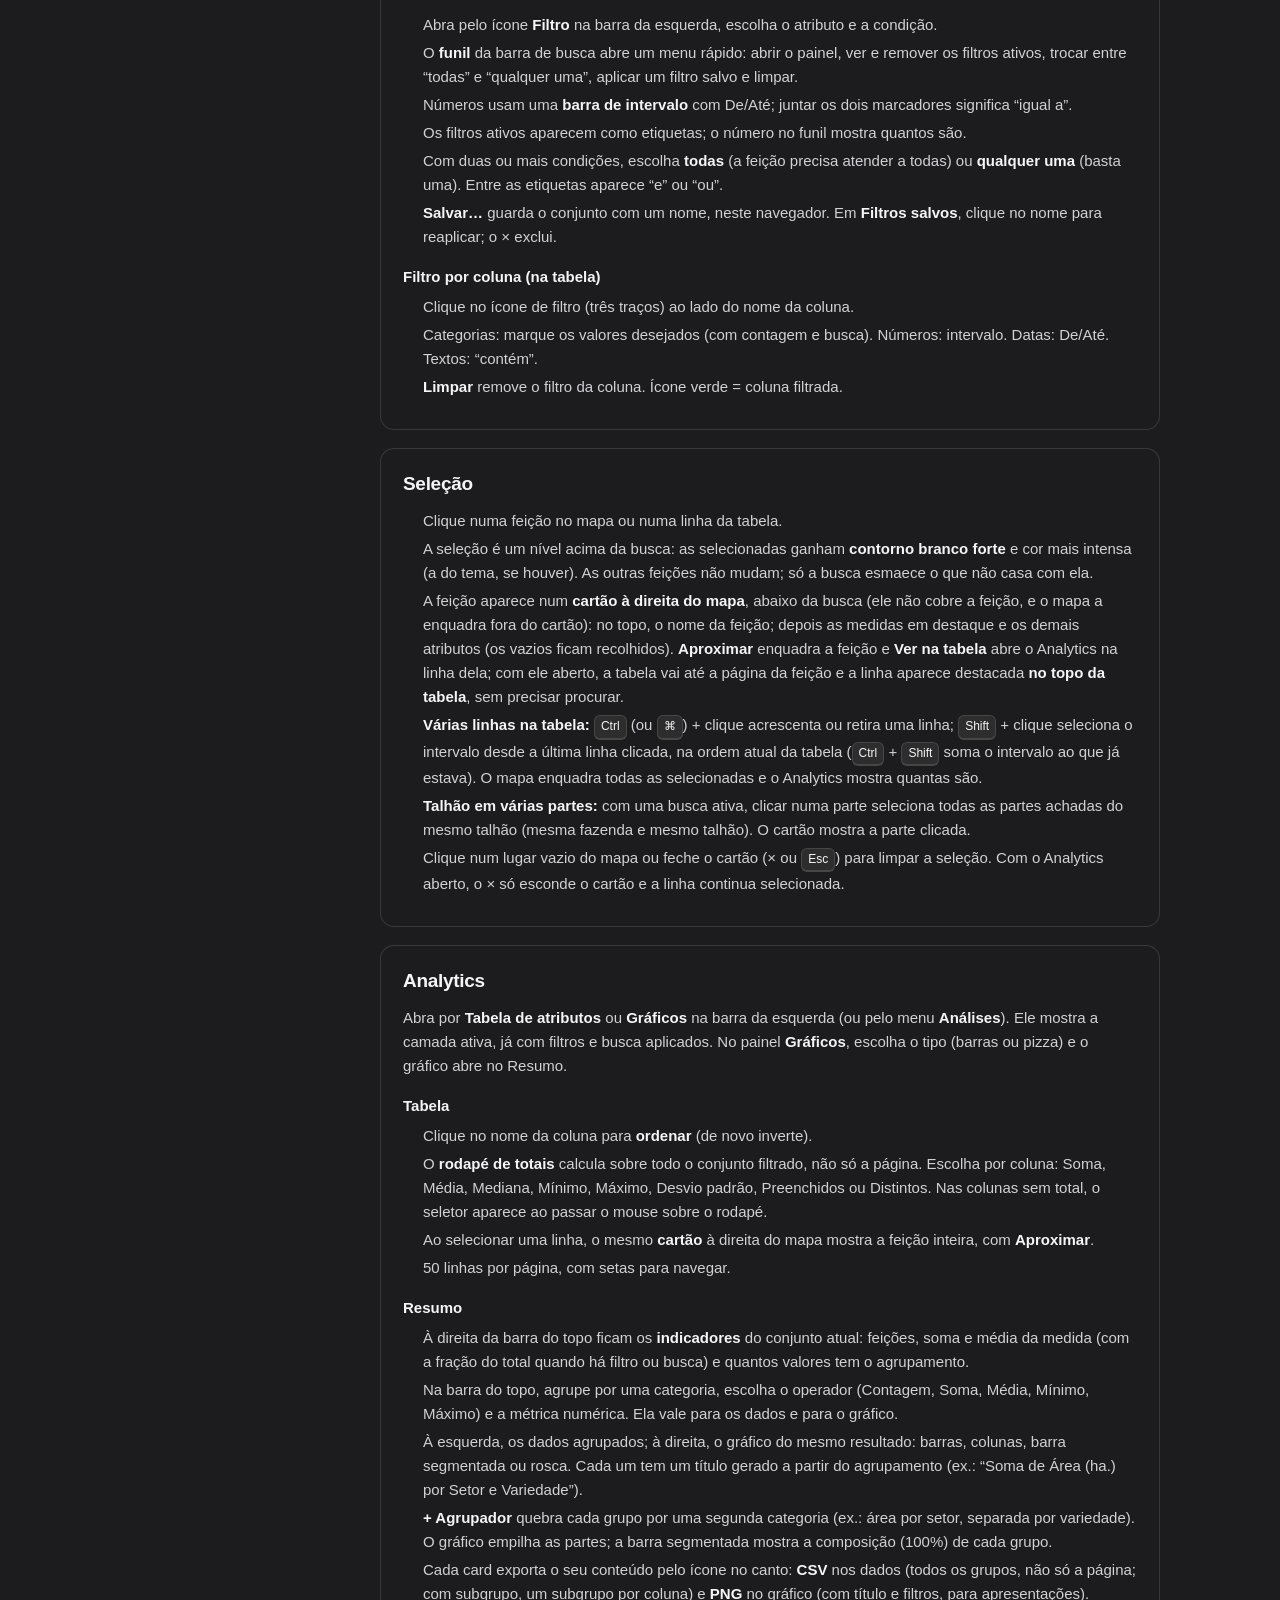
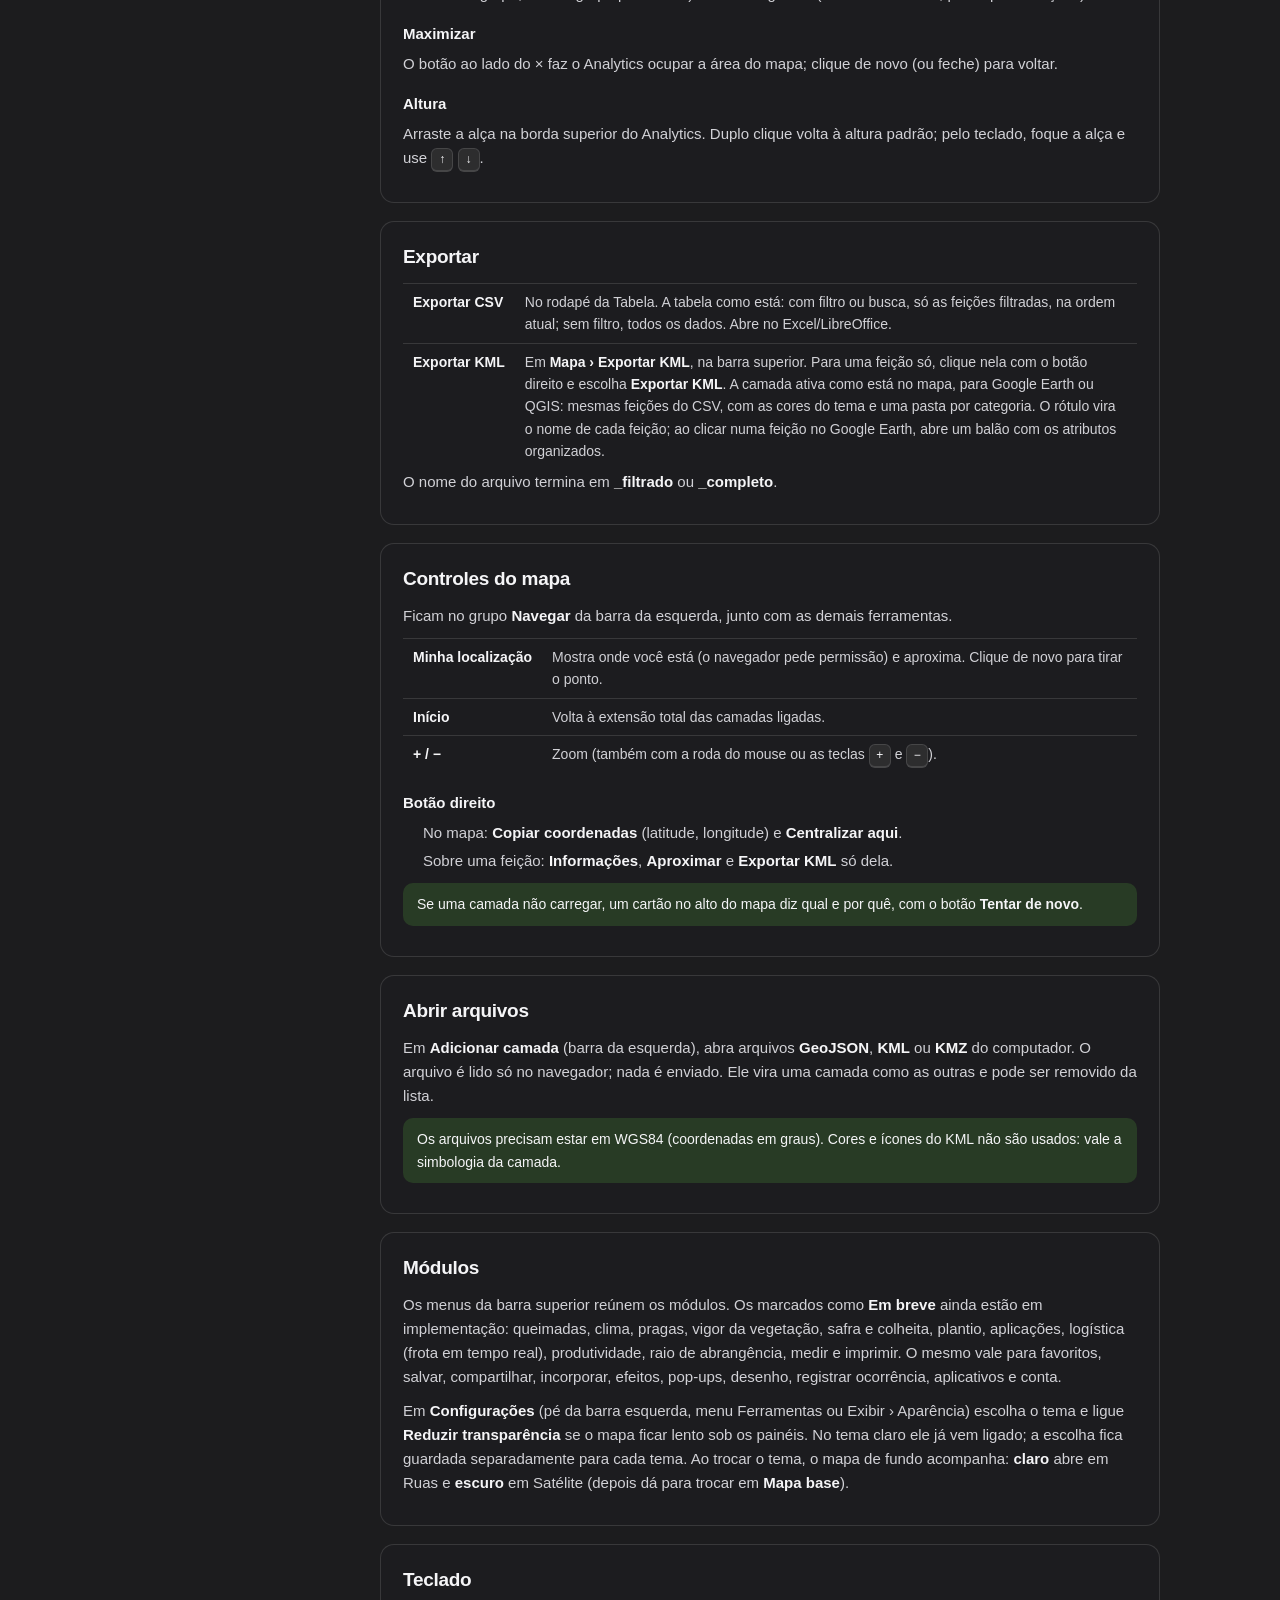
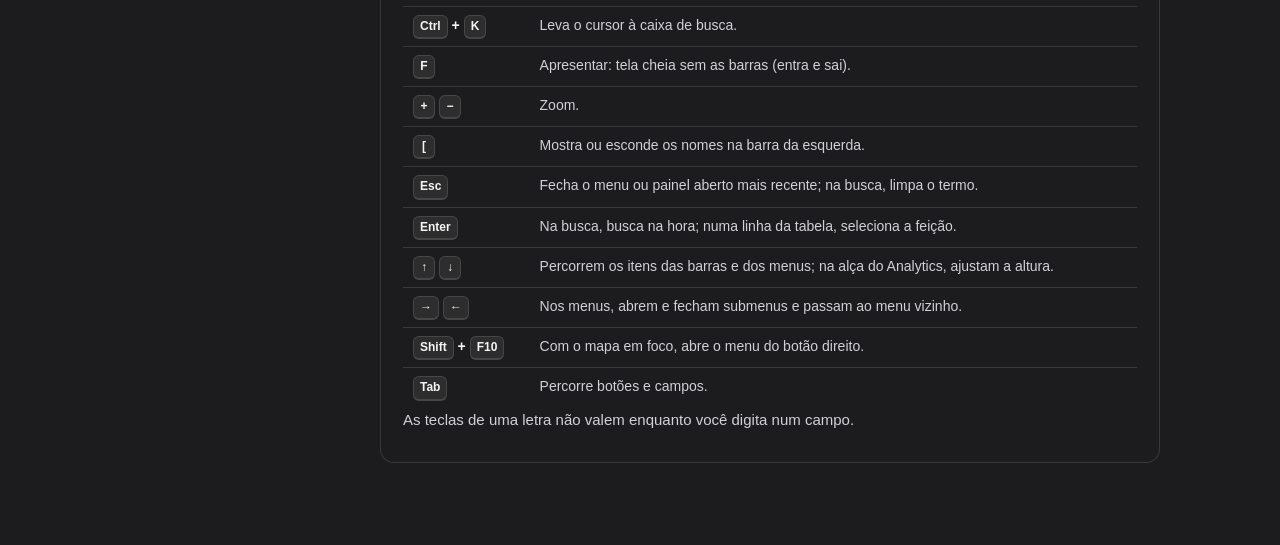
==== commit 67bb959a: "UX: seletor de cor, pop-ups de talhão e coleta, elevação da fazenda - Seletor de cor próprio (popove" ====
--- a/ajuda.html
+++ b/ajuda.html
@@ -270,7 +270,7 @@
                         <strong>Analisar</strong> (tabela de atributos e gráficos).
                         No pé, a conta (com as notificações), as configurações e o sobre.</li>
                     <li>Menu <strong>Ferramentas</strong>: busca, pesquisa avançada, propriedades/estilos/rótulos da camada, medir, desenho e configurações. Menu <strong>Mapa</strong>: adicionar camada, salvar, favoritos, exportar KML, imprimir, compartilhar, incorporar e aplicativos. Menu <strong>Exibir</strong>: mapa base, aparência (tema e transparência), barra lateral e Apresentar. Análise espacial fica no menu <strong>Análises</strong>.</li>
-                    <li><strong>Controles do mapa:</strong> minha localização, início e zoom, no canto inferior direito do mapa.</li>
+                    <li><strong>Controles do mapa:</strong> minha localização, início e zoom, no grupo <strong>Navegar</strong> da barra da esquerda.</li>
                     <li><strong>Rodapé:</strong> status (“Pronto”, “Carregando…”), coordenadas do cursor (ou do centro) e zoom. As fontes dos dados ficam no <strong>Sobre</strong>.</li>
                 </ul>
                 <p>As ferramentas que mudam o mapa (camadas, legenda, gráficos, filtro, pesquisa avançada) abrem numa janela flutuante ao lado da barra, para você ver o efeito no mapa. <strong>Estilos</strong>, <strong>Rótulos</strong> e <strong>Campos</strong> abrem a janela <strong>Propriedades da camada</strong> na aba correspondente. Configurações e Sobre abrem numa janela no centro da tela, com o fundo escurecido; clique no fundo para fechá-la. Clique de novo no ícone (ou no ×, ou <kbd>Esc</kbd>) para fechar. Itens com <strong>Em breve</strong> ainda não funcionam. Busca, filtros, estilos, rótulos, campos e Analytics trabalham sempre sobre a <strong>camada ativa</strong>: para trocá-la, clique no nome da camada no painel <strong>Camadas</strong>. Na abertura, a ativa é <strong>Talhões</strong>.</p>
@@ -295,7 +295,7 @@
                 </table>
                 <p>O mapa muda na hora, a cada ajuste. <strong>Cancelar</strong> desfaz tudo o que você mudou desde que abriu a janela; <strong>OK</strong>, o × e <kbd>Esc</kbd> mantêm. <strong>Restaurar padrão</strong> volta a aba atual ao padrão. Arraste a janela pelo cabeçalho para ver o mapa por trás.</p>
                 <p>Clique no <strong>nome</strong> da camada para torná-la a camada ativa. <strong>Fazendas</strong> é só referência visual: aparece como contorno, não recebe clique e mostra o número da fazenda a partir do zoom 13. <strong>Talhões</strong> fica sempre por último na lista.</p>
-                <p>A <strong>Legenda</strong> (barra da esquerda) mostra as camadas ligadas num grupo só, como o painel Camadas: o nome sobre o tipo e a quantidade (“Polígonos · 3.388 feições”). Com tema, mostra “Por <em>atributo</em>” e as classes com cor e quantidade. O <strong>Mapa base</strong> fica nos controles do mapa, no canto inferior direito (o botão acima dos de localização e zoom): escolha entre Satélite e Ruas pelas miniaturas; clique fora da janela para fechá-la.</p>
+                <p>A <strong>Legenda</strong> (barra da esquerda) mostra as camadas ligadas num grupo só, como o painel Camadas: o nome sobre o tipo e a quantidade (“Polígonos · 3.388 feições”). Com tema, mostra “Por <em>atributo</em>” e as classes com cor e quantidade. O <strong>Mapa base</strong> fica no grupo Mapa da barra da esquerda: escolha entre Satélite e Ruas pelas miniaturas.</p>
             </section>
 
             <section class="help-section" id="rotulos-tema">
@@ -396,6 +396,7 @@
 
             <section class="help-section" id="mapa">
                 <h2>Controles do mapa</h2>
+                <p>Ficam no grupo <strong>Navegar</strong> da barra da esquerda, junto com as demais ferramentas.</p>
                 <table class="help-table">
                                         <tr><th>Minha localização</th><td>Mostra onde você está (o navegador pede permissão) e aproxima. Clique de novo para tirar o ponto.</td></tr>
                                         <tr><th>Início</th><td>Volta à extensão total das camadas ligadas.</td></tr>
--- a/css/style.css
+++ b/css/style.css
@@ -187,7 +187,8 @@
     --footer-h: 26px;
     --sidebar-w: 320px;
     /* Altura da coluna de controles do mapa (localização, início, zoom): o cartão da feição para acima dela. */
-    --map-controls-h: 216px;
+    /* Os controles do mapa foram para a barra esquerda: nada reservado no canto direito. */
+    --map-controls-h: 0px;
     --gutter: 16px;
     --dashboard-h: 46%;
 }
@@ -386,11 +387,27 @@
 */
 
 /* Menus em texto, como os itens de uma barra de navegação do iOS. */
+/*
+   Centralizados na barra (não depois da marca): position absolute
+   em relação à .topbar. Em telas estreitas, voltam ao fluxo, logo
+   após a marca, para não encostar nos botões da direita.
+*/
 .module-menu {
+    position: absolute;
+    left: 50%;
+    top: 50%;
     display: flex;
     align-items: center;
     gap: 2px;
-    margin-left: 96px;
+    transform: translate(-50%, -50%);
+}
+
+@media (max-width: 1180px) {
+    .module-menu {
+        position: static;
+        margin-left: 16px;
+        transform: none;
+    }
 }
 
 .module-menu:empty {
@@ -617,114 +634,270 @@
     color: var(--text-muted);
 }
 
+/*
+   Cartão da feição (js/ui/popup.js): cabeçalho com versalete,
+   título e selo; abas sublinhadas que rolam até cada seção;
+   seções em grade de duas colunas, cartão de números e linha do
+   tempo; ações e rodapé fora da área que rola.
+*/
 .feature-popup-body {
     display: flex;
     flex-direction: column;
     max-height: min(56vh, 460px);
 }
 
-/* Cabeçalho: camada · atributo do título (kicker) e o título da feição. */
 .feature-popup-header {
     padding: 14px 44px 10px 16px;
 }
 
 .feature-popup-layer {
     overflow: hidden;
-    color: var(--color-text-subtle);
+    color: var(--text-muted);
     font-size: 11px;
     font-weight: 600;
-    letter-spacing: 0.02em;
+    letter-spacing: 0.05em;
+    text-overflow: ellipsis;
+    text-transform: uppercase;
+    white-space: nowrap;
+}
+
+.feature-popup-heading {
+    display: flex;
+    flex-wrap: wrap;
+    align-items: center;
+    gap: 6px 10px;
+    margin-top: 4px;
+}
+
+.feature-popup-title {
+    min-width: 0;
+    color: var(--text);
+    font-size: 20px;
+    font-weight: 700;
+    line-height: 1.2;
+    letter-spacing: -0.5px;
+    overflow-wrap: anywhere;
+}
+
+/* Selo de estado (popup.badge): pílula na cor de destaque com ponto. */
+.feature-badge {
+    display: inline-flex;
+    align-items: center;
+    gap: 6px;
+    padding: 3px 9px;
+    border-radius: var(--radius-pill);
+    background: var(--accent-soft);
+    color: var(--accent-text);
+    font-size: 11px;
+    font-weight: 600;
+    white-space: nowrap;
+}
+
+.feature-badge-dot {
+    width: 6px;
+    height: 6px;
+    border-radius: 50%;
+    background: currentColor;
+}
+
+/* Abas: texto discreto; a ativa em destaque, sublinhada. */
+.feature-tabs {
+    display: flex;
+    gap: 16px;
+    padding: 0 16px;
+    border-bottom: 0.5px solid var(--border-hairline);
+    overflow-x: auto;
+    scrollbar-width: none;
+}
+
+.feature-tabs::-webkit-scrollbar {
+    display: none;
+}
+
+.feature-tab {
+    position: relative;
+    flex: none;
+    padding: 8px 0;
+    color: var(--text-muted);
+    font-size: 12px;
+    font-weight: 500;
+    white-space: nowrap;
+    transition: color var(--dur-fast) var(--ease);
+}
+
+.feature-tab:hover {
+    color: var(--text);
+}
+
+.feature-tab[aria-current="true"] {
+    color: var(--accent-text);
+}
+
+.feature-tab[aria-current="true"]::after {
+    content: "";
+    position: absolute;
+    right: 0;
+    bottom: -0.5px;
+    left: 0;
+    height: 2px;
+    border-radius: 2px 2px 0 0;
+    background: var(--accent);
+}
+
+.feature-tab:focus-visible {
+    outline: 2px solid var(--accent);
+    outline-offset: 2px;
+    border-radius: 4px;
+}
+
+/* position: relative → offsetTop das seções é medido aqui (abas). */
+.feature-popup-scroll {
+    position: relative;
+    flex: 1 1 auto;
+    min-height: 0;
+    display: flex;
+    flex-direction: column;
+    gap: 18px;
+    padding: 14px 16px 16px;
+    overflow-y: auto;
+    overscroll-behavior: contain;
+}
+
+.feature-section {
+    display: grid;
+    gap: 8px;
+}
+
+.feature-section-title {
+    color: var(--text);
+    font-size: 13px;
+    font-weight: 600;
+}
+
+/* A 1ª seção (Informações) dispensa o título: as abas já dizem. */
+.feature-section:first-child .feature-section-title:not(:has(.feature-sim-badge)) {
+    position: absolute;
+    width: 1px;
+    height: 1px;
+    overflow: hidden;
+    clip-path: inset(50%);
+    white-space: nowrap;
+}
+
+/* Grade: rótulo sobre valor, duas colunas. */
+.feature-grid {
+    display: grid;
+    grid-template-columns: repeat(2, minmax(0, 1fr));
+    gap: 12px 14px;
+}
+
+.feature-grid-item {
+    display: grid;
+    gap: 2px;
+    min-width: 0;
+}
+
+.feature-grid-item dt {
+    overflow: hidden;
+    color: var(--text-muted);
+    font-size: 11px;
     text-overflow: ellipsis;
     white-space: nowrap;
 }
 
-.feature-popup-title {
-    margin-top: 2px;
-    color: var(--text);
-    font-size: 17px;
-    font-weight: 600;
-    line-height: 1.25;
-    letter-spacing: -0.3px;
+.feature-grid-item dd {
+    display: -webkit-box;
+    margin: 0;
+    overflow: hidden;
+    color: var(--text);
+    font-size: 13px;
+    font-weight: 500;
+    line-height: 1.35;
     overflow-wrap: anywhere;
-}
-
-.feature-popup-scroll {
-    flex: 1 1 auto;
-    min-height: 0;
-    display: grid;
+    -webkit-box-orient: vertical;
+    -webkit-line-clamp: 2;
+    line-clamp: 2;
+}
+
+/* Números: num cartão, lado a lado, com a escala da camada. */
+.feature-metrics {
+    display: grid;
+    grid-template-columns: repeat(auto-fit, minmax(84px, 1fr));
     gap: 10px;
-    padding: 0 12px 12px;
-    overflow-y: auto;
-    overscroll-behavior: contain;
-}
-
-/* Destaques: medidas em blocos lado a lado. */
-.feature-highlights {
-    display: grid;
-    grid-template-columns: repeat(auto-fit, minmax(84px, 1fr));
-    gap: 6px;
-}
-
-.feature-highlight {
+    padding: 10px 12px;
+    border: 0.5px solid var(--border-hairline);
+    border-radius: 10px;
+    background: var(--glass-bg-strong);
+}
+
+.feature-metric {
+    display: flex;
+    flex-direction: column;
     min-width: 0;
-    padding: 8px 10px;
-    border-radius: 10px;
-    background: var(--fill-segment);
-}
-
-.feature-highlight dt {
+}
+
+.feature-metric dt {
     overflow: hidden;
     color: var(--text-muted);
     font-size: 11px;
-    font-weight: 500;
     text-overflow: ellipsis;
     white-space: nowrap;
 }
 
-.feature-highlight dd {
+.feature-metric dd {
     margin: 1px 0 0;
     color: var(--text);
-    font-size: 17px;
+    font-size: 15px;
     font-weight: 600;
     font-variant-numeric: tabular-nums;
-    letter-spacing: -0.3px;
+    letter-spacing: -0.2px;
     overflow-wrap: anywhere;
 }
 
-/* Detalhes: lista agrupada, separadores finos recuados (iOS). */
-.feature-info {
-    display: grid;
-    border-radius: 10px;
-    background: var(--fill-segment);
-}
-
-.feature-info-row {
+/* Linha do tempo: trilho fino à esquerda, um ponto por data. */
+.feature-timeline {
+    display: grid;
+    gap: 10px;
+    margin: 0 0 0 5px;
+    padding: 0;
+    border-left: 2px solid var(--border-hairline);
+    list-style: none;
+}
+
+.feature-timeline li {
     position: relative;
-    padding: 7px 12px;
-}
-
-.feature-info-row + .feature-info-row::before {
+    display: grid;
+    gap: 1px;
+    padding-left: 14px;
+}
+
+.feature-timeline li::before {
     content: "";
     position: absolute;
-    top: 0;
-    right: 0;
-    left: 12px;
-    height: 0.5px;
-    background: var(--border-hairline);
-}
-
-.feature-info dt {
+    top: 4px;
+    left: -6px;
+    width: 8px;
+    height: 8px;
+    border: 1.5px solid var(--text-muted);
+    border-radius: 50%;
+    background: var(--glass-bg-solid);
+}
+
+.feature-timeline li:first-child::before {
+    border-color: var(--accent);
+    background: var(--accent);
+}
+
+.feature-timeline-value {
+    color: var(--text);
+    font-size: 12px;
+    font-weight: 500;
+    font-variant-numeric: tabular-nums;
+}
+
+.feature-timeline-label {
     color: var(--text-muted);
     font-size: 11px;
-    font-weight: 500;
-}
-
-.feature-info dd {
-    margin: 0;
-    color: var(--text);
-    font-size: 13px;
-    line-height: 1.35;
-    overflow-wrap: anywhere;
 }
 
 .feature-info-empty {
@@ -733,7 +906,6 @@
 
 /* Atributos sem valor: recolhidos numa linha discreta. */
 .feature-blank {
-    padding: 0 4px;
     color: var(--color-text-subtle);
     font-size: 12px;
 }
@@ -753,11 +925,11 @@
     overflow-wrap: anywhere;
 }
 
-/* Ações: botões discretos no rodapé, fora da área que rola. */
+/* Ações: dois botões de mesma largura, fora da área que rola. */
 .feature-popup-actions {
     display: flex;
-    gap: 6px;
-    padding: 10px 12px 12px;
+    gap: 10px;
+    padding: 12px 16px;
     border-top: 0.5px solid var(--border-hairline);
 }
 
@@ -767,19 +939,20 @@
     display: inline-flex;
     align-items: center;
     justify-content: center;
-    gap: 6px;
+    gap: 7px;
     padding: 0 10px;
-    border-radius: 9px;
-    background: var(--fill-segment);
-    color: var(--color-action);
-    font-size: 13px;
-    font-weight: 600;
+    border: 0.5px solid var(--border-hairline);
+    border-radius: var(--radius-sm);
+    background: var(--glass-bg-strong);
+    color: var(--text);
+    font-size: 12px;
+    font-weight: 500;
     white-space: nowrap;
-    transition: background-color var(--dur) ease, transform var(--dur) ease;
+    transition: background-color var(--dur-fast) var(--ease), transform var(--dur-fast) var(--ease);
 }
 
 .feature-popup-action:hover {
-    background: var(--fill-segment-hover);
+    background: var(--hover-bg);
 }
 
 .feature-popup-action:active {
@@ -787,15 +960,138 @@
 }
 
 .feature-popup-action svg {
-    width: 16px;
-    height: 16px;
+    width: 15px;
+    height: 15px;
+    color: var(--accent-text);
+}
+
+/* Análise espacial: série NDVI em SVG (js/ui/popup.js, ndviChart). */
+.feature-section-title {
+    display: flex;
+    align-items: baseline;
+    gap: 4px;
+}
+
+.feature-section-note {
+    color: var(--text-muted);
+    font-size: 11px;
+    font-weight: 400;
+}
+
+/* Aviso de dado fictício: discreto, mas sempre à vista. */
+.feature-sim-badge {
+    margin-left: auto;
+    padding: 1px 7px;
+    border: 0.5px dashed var(--warning);
+    border-radius: var(--radius-pill);
+    color: var(--warning);
+    font-size: 10px;
+    font-weight: 600;
+    letter-spacing: 0.03em;
+    text-transform: uppercase;
+}
+
+.ndvi-card {
+    display: grid;
+    gap: 8px;
+    padding: 10px 12px;
+    border: 0.5px solid var(--border-hairline);
+    border-radius: 10px;
+    background: var(--glass-bg-strong);
+}
+
+.ndvi-stats {
+    display: grid;
+    grid-template-columns: repeat(3, minmax(0, 1fr));
+    gap: 8px;
+}
+
+.ndvi-stat {
+    display: grid;
+    min-width: 0;
+}
+
+.ndvi-stat-label {
+    overflow: hidden;
+    color: var(--text-muted);
+    font-size: 10.5px;
+    text-overflow: ellipsis;
+    white-space: nowrap;
+}
+
+.ndvi-stat-value {
+    color: var(--text);
+    font-size: 14px;
+    font-weight: 600;
+    font-variant-numeric: tabular-nums;
+}
+
+.ndvi-chart {
+    display: block;
+    width: 100%;
+    height: auto;
+    overflow: visible;
+}
+
+.ndvi-area {
+    fill: var(--accent);
+    fill-opacity: 0.16;
+}
+
+.ndvi-line {
+    fill: none;
+    stroke: var(--accent);
+    stroke-width: 1.6;
+    stroke-linejoin: round;
+    stroke-linecap: round;
+}
+
+.ndvi-mean {
+    stroke: var(--text-muted);
+    stroke-width: 0.6;
+    stroke-dasharray: 2 2;
+}
+
+/* Pontos: área de toque invisível (dica com o valor); o mês atual, marcado. */
+.ndvi-dot {
+    fill: transparent;
+    cursor: default;
+}
+
+.ndvi-dot:hover {
+    fill: var(--accent);
+    fill-opacity: 0.25;
+}
+
+.ndvi-dot.is-now {
+    fill: var(--accent);
+    stroke: var(--glass-bg-solid);
+    stroke-width: 1.5;
+}
+
+.ndvi-months {
+    display: flex;
+    justify-content: space-between;
+    padding: 0 1px;
+    color: var(--text-muted);
+    font-size: 9.5px;
+}
+
+/* Rodapé: data dos dados (popup.updated). */
+.feature-popup-footer {
+    padding: 8px 16px;
+    border-top: 0.5px solid var(--border-hairline);
+    border-radius: 0 0 16px 16px;
+    background: var(--hover-bg);
+    color: var(--text-muted);
+    font-size: 10.5px;
 }
 
 /*
    ---------- Modo apresentação (Apresentar / F) ----------
    Em tela cheia (#app.is-fullscreen, js/ui/map-controls.js) as
-   barras saem do fluxo: o mapa ocupa a tela inteira, com a busca e
-   os controles. Com o mouse na borda, a barra volta por cima do
+   barras saem do fluxo: o mapa ocupa a tela inteira, com a busca
+   (os controles do mapa ficam na barra esquerda). Com o mouse na borda, a barra volta por cima do
    mapa (.is-revealed) e some de novo quando o mouse sai.
 */
 .app.is-fullscreen .topbar {
@@ -925,9 +1221,9 @@
 
 /*
    ---------- Cartão da feição (o pop-up) ----------
-   À direita do mapa: abaixo da caixa de busca (40px) e acima dos
-   controles (--map-controls-h); com o Analytics aberto, a busca vai
-   para ele e os controles sobem junto.
+   À direita do mapa: abaixo da caixa de busca (40px), até o rodapé
+   (--map-controls-h: espaço reservado a controles no canto, hoje 0);
+   com o Analytics aberto, a busca vai para ele.
 */
 
 .feature-card {
@@ -2536,10 +2832,6 @@
     user-select: none;
 }
 
-.is-resizing-dashboard .map-controls {
-    transition: none;
-}
-
 .dashboard-header {
     display: flex;
     flex-wrap: wrap;
@@ -2677,8 +2969,7 @@
 
 /* Maximizado não tem alça de altura, barra superior nem controles do mapa por cima. */
 .dashboard-maximized .topbar,
-.dashboard-maximized .dashboard-resizer,
-.dashboard-maximized .map-controls {
+.dashboard-maximized .dashboard-resizer {
     display: none;
 }
 
@@ -3885,45 +4176,8 @@
 
 
 /* ============================================================
-   9. CONTROLES DO MAPA E MAPA BASE
+   9. RODAPÉ DO MAPA
    ============================================================ */
-
-.map-controls {
-    position: absolute;
-    right: var(--gutter);
-    bottom: calc(var(--gutter) + 8px + var(--footer-h));
-    display: flex;
-    flex-direction: column;
-    align-items: flex-end;
-    gap: 10px;
-    z-index: 300;
-    transition: bottom var(--dur) ease;
-}
-
-/*
-   Bloco de controles: um cartão de vidro com os botões empilhados
-   e traços finos entre eles (estilo Apple Maps). Os botões não têm
-   borda nem sombra próprias.
-*/
-.control-stack {
-    display: flex;
-    flex-direction: column;
-    border: 1px solid var(--border-hairline);
-    border-radius: var(--radius-md);
-    background: var(--glass-bg);
-    box-shadow: var(--shadow-toggle);
-    backdrop-filter: var(--glass-blur);
-    -webkit-backdrop-filter: var(--glass-blur);
-}
-
-.control-stack > button + button {
-    border-top: 1px solid var(--border-hairline);
-}
-
-/* Com o dashboard aberto, os controles sobem junto. */
-.dashboard-open .map-controls {
-    bottom: calc(var(--dashboard-h) + var(--footer-h) + 16px);
-}
 
 /* ---------- Rodapé (coordenadas e zoom) ---------- */
 
@@ -3961,48 +4215,6 @@
     font-weight: 500;
     font-variant-numeric: tabular-nums;
 }
-
-.map-controls button {
-    width: 40px;
-    height: 40px;
-    display: flex;
-    align-items: center;
-    justify-content: center;
-    border-radius: 0;
-    background: transparent;
-    color: var(--text);
-    transition: background-color var(--dur) ease, color var(--dur) ease;
-}
-
-/* Cantos só nas pontas do bloco (o cartão já é arredondado). */
-.control-stack > button:first-child {
-    border-top-left-radius: calc(var(--radius-md) - 1px);
-    border-top-right-radius: calc(var(--radius-md) - 1px);
-}
-
-.control-stack > button:last-of-type {
-    border-bottom-left-radius: calc(var(--radius-md) - 1px);
-    border-bottom-right-radius: calc(var(--radius-md) - 1px);
-}
-
-.map-controls button svg {
-    width: 19px;
-    height: 19px;
-}
-
-.map-controls button:hover:not(:disabled) {
-    background: var(--hover-bg);
-}
-
-.map-controls button:active:not(:disabled) {
-    transform: scale(0.96);
-}
-
-.map-controls button:disabled {
-    color: var(--color-text-subtle);
-    opacity: 0.6;
-}
-
 
 /* ============================================================
    10. ESTRUTURA: BARRA SUPERIOR, BARRAS LATERAIS E PAINÉIS
@@ -4527,25 +4739,9 @@
     left: 8px;
 }
 
-/* Mapa base: ao lado dos controles do mapa, alinhada pela base com eles. */
+/* Mapa base: painel da esquerda (botão no grupo Mapa), um pouco mais estreito. */
 .side-panel-basemap {
-    top: auto;
-    right: calc(var(--gutter) + 52px);
-    bottom: calc(var(--gutter) + 8px + var(--footer-h));
     width: 300px;
-    max-height: calc(100% - var(--gutter) - var(--footer-h) - 24px);
-    transform: translateX(12px);
-    z-index: 340;
-    transition: opacity var(--dur) var(--ease), transform var(--dur) var(--ease), bottom var(--dur) var(--ease), visibility 0s linear var(--dur);
-}
-
-.side-panel-basemap.is-open {
-    transition: opacity var(--dur) var(--ease), transform var(--dur) var(--ease), bottom var(--dur) var(--ease);
-}
-
-.dashboard-open .side-panel-basemap {
-    bottom: calc(var(--dashboard-h) + var(--footer-h) + 16px);
-    max-height: calc(100% - var(--dashboard-h) - var(--footer-h) - 32px);
 }
 
 .side-panel.is-open {
@@ -5024,7 +5220,7 @@
     opacity: 0.4;
 }
 
-/* Poço de cor do macOS: retângulo pequeno; abre o seletor do sistema. */
+/* Poço de cor do macOS: retângulo pequeno; abre o seletor do app (js/ui/color-picker.js). */
 .prop-color {
     justify-self: end;
     width: 40px;
@@ -5035,23 +5231,26 @@
     background: var(--color-surface-solid);
     box-shadow: 0 0.5px 1px rgba(0, 0, 0, 0.12);
     cursor: pointer;
-    overflow: hidden;
-    appearance: none;
-    -webkit-appearance: none;
-}
-
-.prop-color::-webkit-color-swatch-wrapper {
-    padding: 0;
-}
-
-.prop-color::-webkit-color-swatch {
-    border: 0;
+}
+
+.prop-color::before {
+    content: "";
+    display: block;
+    width: 100%;
+    height: 100%;
     border-radius: 3px;
-}
-
-.prop-color::-moz-color-swatch {
-    border: 0;
-    border-radius: 3px;
+    background: var(--swatch, transparent);
+    box-shadow: inset 0 0 0 0.5px rgba(0, 0, 0, 0.18);
+}
+
+.prop-color:not(:disabled):hover {
+    border-color: var(--text-muted);
+}
+
+.prop-color[aria-expanded="true"],
+.prop-color:focus-visible {
+    outline: 2px solid var(--accent);
+    outline-offset: 1px;
 }
 
 .prop-color-code {
@@ -5371,7 +5570,6 @@
     left: calc(var(--sidebar-w) + 16px);
 }
 
-.map-controls,
 .map-tools {
     transition: right var(--dur) var(--ease), bottom var(--dur) var(--ease);
 }
@@ -5918,35 +6116,6 @@
 }
 
 
-/* ---------- Controles do mapa: uma coluna de vidro ---------- */
-
-.map-controls .control-stack {
-    border-color: var(--glass-border);
-    border-radius: var(--radius-md);
-    background: var(--glass-bg);
-    box-shadow: var(--shadow-lg);
-}
-
-.map-controls button {
-    color: var(--text);
-}
-
-.map-controls button .icon {
-    width: 20px;
-    height: 20px;
-}
-
-.map-controls .control-stack {
-    overflow: hidden;
-}
-
-/* Ligado (tela cheia, localização): destaque suave na cor de acento, não alerta. */
-.map-controls button[aria-pressed="true"],
-.map-controls button[aria-expanded="true"] {
-    background: var(--accent-soft);
-    color: var(--accent-text);
-}
-
 #locate-button.is-busy .icon {
     animation: status-pulse 1s ease-in-out infinite;
 }
@@ -5959,6 +6128,21 @@
     stroke-width: 2.5;
 }
 
+/*
+   Elevação do grupo da seleção (js/map/leaflet-view.js, selectionGroup):
+   a fazenda do talhão selecionado projeta uma sombra sobre o terreno,
+   como a "Sombra projetada" do QGIS (135°, preta, desfocada). A sombra
+   sai da forma unida do canvas, não de cada talhão.
+*/
+.leaflet-elevated-pane {
+    filter: drop-shadow(6px 8px 6px rgba(0, 0, 0, 0.7));
+    pointer-events: none;
+}
+
+.leaflet-elevated-pane canvas {
+    pointer-events: none !important;
+}
+
 .user-location-accuracy {
     fill: var(--info);
     fill-opacity: 0.12;
@@ -5967,29 +6151,6 @@
     stroke-width: 1;
 }
 
-
-/* ---------- Pop-up (cartão da feição): atributos em duas colunas, mini-gráfico ---------- */
-
-/* Duas colunas: rótulo à esquerda (discreto), valor à direita. */
-.feature-info-row {
-    display: grid;
-    grid-template-columns: minmax(84px, 40%) 1fr;
-    align-items: baseline;
-    gap: 10px;
-}
-
-.feature-info dt {
-    font-size: 12px;
-}
-
-.feature-info dd {
-    text-align: right;
-}
-
-.feature-info,
-.feature-highlight {
-    background: var(--glass-bg-strong);
-}
 
 /* Escala de cor (mini-gráficos, legendas contínuas como NDVI e produtividade). */
 .color-scale {
@@ -6234,3 +6395,1039 @@
         scroll-behavior: auto !important;
     }
 }
+
+
+/* ============================================================
+   Seletor de cor (js/ui/color-picker.js)
+   Popover de vidro ancorado na amostra: abas de paletas (Projeto,
+   ArcGIS, AutoCAD), grade de amostras e cor livre (área
+   saturação/brilho, matiz e hex). Acima da janela de Propriedades.
+   ============================================================ */
+
+.color-popover {
+    position: fixed;
+    width: 300px;
+    max-height: calc(100vh - 16px);
+    display: flex;
+    flex-direction: column;
+    gap: 10px;
+    padding: 12px;
+    border: 0.5px solid var(--glass-border);
+    border-radius: var(--radius-md);
+    background: var(--glass-bg-solid);
+    box-shadow: var(--shadow-lg);
+    backdrop-filter: var(--glass-blur);
+    -webkit-backdrop-filter: var(--glass-blur);
+    color: var(--text);
+    overflow-y: auto;
+    z-index: 1450;
+    animation: color-popover-in var(--dur-fast) var(--ease);
+}
+
+@keyframes color-popover-in {
+    from {
+        opacity: 0;
+        transform: translateY(-4px) scale(0.98);
+    }
+}
+
+.color-tabs {
+    display: flex;
+}
+
+.color-tabs .tab {
+    flex: 1 1 0;
+    min-height: 24px;
+    padding: 3px 8px;
+    border-radius: 6px;
+    color: var(--text);
+    font-size: 12px;
+}
+
+.color-palettes {
+    display: grid;
+    gap: 10px;
+}
+
+.color-group {
+    display: grid;
+    gap: 5px;
+}
+
+.color-group-title {
+    margin: 0;
+    color: var(--text-muted);
+    font-size: 11px;
+    font-weight: 600;
+}
+
+.color-swatches {
+    display: grid;
+    grid-template-columns: repeat(var(--columns, 12), minmax(0, 1fr));
+    gap: 3px;
+}
+
+.color-swatches.is-dense {
+    gap: 1px;
+}
+
+.color-swatch {
+    aspect-ratio: 1;
+    min-width: 0;
+    padding: 0;
+    border-radius: 4px;
+    box-shadow: inset 0 0 0 0.5px rgba(0, 0, 0, 0.22);
+    cursor: pointer;
+    transition: transform var(--dur-fast) var(--ease);
+}
+
+.is-dense .color-swatch {
+    border-radius: 2px;
+}
+
+.color-swatch:hover {
+    position: relative;
+    transform: scale(1.18);
+    box-shadow: inset 0 0 0 0.5px rgba(0, 0, 0, 0.22), var(--shadow-sm);
+    z-index: 1;
+}
+
+.color-swatch[aria-pressed="true"],
+.color-swatch:focus-visible {
+    position: relative;
+    outline: 2px solid var(--accent);
+    outline-offset: 1px;
+    z-index: 2;
+}
+
+.color-custom {
+    display: grid;
+    gap: 8px;
+    padding-top: 10px;
+    border-top: 0.5px solid var(--border-hairline);
+}
+
+/* Saturação (x) × brilho (y) sobre o matiz atual. */
+.color-area {
+    position: relative;
+    height: 120px;
+    border-radius: var(--radius-sm);
+    background:
+        linear-gradient(to top, #000, transparent),
+        linear-gradient(to right, #fff, var(--hue, red));
+    box-shadow: inset 0 0 0 0.5px rgba(0, 0, 0, 0.2);
+    cursor: crosshair;
+    touch-action: none;
+}
+
+.color-area:focus-visible {
+    outline: 2px solid var(--accent);
+    outline-offset: 2px;
+}
+
+.color-area-thumb {
+    position: absolute;
+    width: 14px;
+    height: 14px;
+    border: 2px solid #fff;
+    border-radius: 50%;
+    box-shadow: 0 0 0 0.5px rgba(0, 0, 0, 0.4), 0 1px 3px rgba(0, 0, 0, 0.35);
+    transform: translate(-50%, -50%);
+    pointer-events: none;
+}
+
+/* Matiz: cursor fino no arco-íris. */
+.color-hue {
+    width: 100%;
+    height: 12px;
+    margin: 0;
+    border-radius: var(--radius-pill);
+    background: linear-gradient(to right, #f00, #ff0 17%, #0f0 33%, #0ff 50%, #00f 67%, #f0f 83%, #f00);
+    box-shadow: inset 0 0 0 0.5px rgba(0, 0, 0, 0.2);
+    appearance: none;
+    -webkit-appearance: none;
+    cursor: pointer;
+}
+
+.color-hue::-webkit-slider-thumb {
+    width: 14px;
+    height: 14px;
+    border: 2px solid #fff;
+    border-radius: 50%;
+    background: transparent;
+    box-shadow: 0 0 0 0.5px rgba(0, 0, 0, 0.4), 0 1px 3px rgba(0, 0, 0, 0.35);
+    appearance: none;
+    -webkit-appearance: none;
+}
+
+.color-hue::-moz-range-thumb {
+    width: 10px;
+    height: 10px;
+    border: 2px solid #fff;
+    border-radius: 50%;
+    background: transparent;
+    box-shadow: 0 0 0 0.5px rgba(0, 0, 0, 0.4), 0 1px 3px rgba(0, 0, 0, 0.35);
+}
+
+.color-hue:focus-visible {
+    outline: 2px solid var(--accent);
+    outline-offset: 2px;
+}
+
+.color-hex-row {
+    display: flex;
+    align-items: center;
+    gap: 8px;
+}
+
+.color-preview {
+    flex: none;
+    width: 28px;
+    height: 28px;
+    border-radius: var(--radius-sm);
+    box-shadow: inset 0 0 0 0.5px rgba(0, 0, 0, 0.25);
+}
+
+.color-hex {
+    flex: 1 1 auto;
+    min-width: 0;
+    min-height: 28px;
+    padding: 3px 8px;
+    border: 1px solid var(--border-hairline);
+    border-radius: var(--radius-sm);
+    background: var(--color-surface-solid);
+    color: var(--text);
+    font-family: ui-monospace, "SF Mono", Menlo, Consolas, monospace;
+    font-size: 12px;
+    text-transform: uppercase;
+}
+
+.color-hex:focus-visible {
+    outline: 2px solid var(--accent);
+    outline-offset: 1px;
+}
+
+.color-eyedropper svg {
+    width: 16px;
+    height: 16px;
+}
+
+
+/* ============================================================
+   Pop-up de registro de campo (js/ui/popup-collection.js)
+   Cartão largo da feição para pontos de coleta: cabeçalho com o
+   ícone do tipo, abas que alternam o conteúdo, cartões de dados à
+   esquerda e a foto com galeria à direita; rodapé com a última
+   atualização. Tela estreita: uma coluna.
+   ============================================================ */
+
+.feature-card.is-wide {
+    width: min(700px, calc(100% - var(--gutter) * 2 - 56px));
+}
+
+.collection-popup {
+    min-height: 0;
+    display: flex;
+    flex-direction: column;
+}
+
+.collection-svg {
+    width: 15px;
+    height: 15px;
+    flex: none;
+}
+
+/* Tons dos selos (status, nível, alvo). */
+.collection-popup .is-success,
+.collection-popup .is-accent { --tone: var(--accent-text); }
+.collection-popup .is-warning { --tone: var(--warning); }
+.collection-popup .is-danger { --tone: var(--danger-text); }
+.collection-popup .is-info { --tone: var(--info); }
+
+/* Cabeçalho */
+.collection-header {
+    display: flex;
+    align-items: flex-start;
+    gap: 12px;
+    padding: 14px 48px 12px 16px;
+}
+
+.collection-icon {
+    flex: none;
+    width: 40px;
+    height: 40px;
+    display: grid;
+    place-items: center;
+    border-radius: 12px;
+    background: color-mix(in srgb, var(--type-color, var(--accent)) 22%, transparent);
+    box-shadow: inset 0 0 0 1px color-mix(in srgb, var(--type-color, var(--accent)) 45%, transparent);
+    color: var(--type-color, var(--accent));
+}
+
+.collection-icon .collection-svg {
+    width: 22px;
+    height: 22px;
+}
+
+.collection-heading {
+    flex: 1 1 auto;
+    min-width: 0;
+}
+
+.collection-eyebrow {
+    overflow: hidden;
+    color: var(--text-muted);
+    font-size: 11px;
+    font-weight: 600;
+    letter-spacing: 0.06em;
+    text-overflow: ellipsis;
+    text-transform: uppercase;
+    white-space: nowrap;
+}
+
+.collection-title {
+    margin-top: 2px;
+    color: var(--text);
+    font-size: 19px;
+    font-weight: 700;
+    line-height: 1.2;
+    letter-spacing: -0.4px;
+    overflow-wrap: anywhere;
+}
+
+.collection-subtitle {
+    margin-top: 2px;
+    color: var(--text-muted);
+    font-size: 12.5px;
+}
+
+.collection-status {
+    --tone: var(--info);
+    flex: none;
+    display: inline-flex;
+    align-items: center;
+    gap: 6px;
+    margin-top: 2px;
+    padding: 4px 10px;
+    border-radius: var(--radius-pill);
+    background: color-mix(in srgb, var(--tone) 16%, transparent);
+    color: var(--tone);
+    font-size: 11.5px;
+    font-weight: 600;
+    white-space: nowrap;
+}
+
+.collection-status i {
+    width: 7px;
+    height: 7px;
+    border-radius: 50%;
+    background: currentColor;
+}
+
+/* Abas */
+.collection-tabs {
+    display: flex;
+    gap: 18px;
+    padding: 0 16px;
+    border-bottom: 0.5px solid var(--border-hairline);
+    overflow-x: auto;
+    scrollbar-width: none;
+}
+
+.collection-tabs::-webkit-scrollbar {
+    display: none;
+}
+
+.collection-tab {
+    position: relative;
+    flex: none;
+    display: inline-flex;
+    align-items: center;
+    gap: 6px;
+    padding: 9px 0;
+    color: var(--text-muted);
+    font-size: 12.5px;
+    font-weight: 500;
+    white-space: nowrap;
+    transition: color var(--dur-fast) var(--ease);
+}
+
+.collection-tab:hover {
+    color: var(--text);
+}
+
+.collection-tab[aria-selected="true"] {
+    color: var(--accent-text);
+}
+
+.collection-tab[aria-selected="true"]::after {
+    content: "";
+    position: absolute;
+    right: 0;
+    bottom: -0.5px;
+    left: 0;
+    height: 2px;
+    border-radius: 2px 2px 0 0;
+    background: var(--accent);
+}
+
+.collection-tab:focus-visible {
+    outline: 2px solid var(--accent);
+    outline-offset: 2px;
+    border-radius: 4px;
+}
+
+.collection-tab-count {
+    min-width: 18px;
+    padding: 0 5px;
+    border-radius: var(--radius-pill);
+    background: var(--accent-soft);
+    color: var(--accent-text);
+    font-size: 10.5px;
+    font-weight: 700;
+    line-height: 17px;
+    text-align: center;
+}
+
+/* Painéis (a área que rola) */
+.collection-panels {
+    flex: 1 1 auto;
+    min-height: 0;
+    padding: 14px 16px;
+    overflow-y: auto;
+    overscroll-behavior: contain;
+}
+
+.collection-columns {
+    display: grid;
+    grid-template-columns: minmax(0, 1fr) minmax(0, 1.1fr);
+    gap: 12px;
+    align-items: start;
+}
+
+.collection-stack {
+    display: grid;
+    gap: 10px;
+}
+
+.collection-card,
+.collection-photo {
+    min-width: 0;
+    padding: 10px 12px;
+    border: 0.5px solid var(--border-hairline);
+    border-radius: 12px;
+    background: var(--glass-bg-strong);
+}
+
+.collection-card-heading {
+    display: flex;
+    align-items: center;
+    gap: 7px;
+    margin-bottom: 6px;
+}
+
+.collection-card-heading h4 {
+    color: var(--text);
+    font-size: 13px;
+    font-weight: 600;
+}
+
+.collection-card-icon {
+    display: grid;
+    place-items: center;
+    color: var(--accent-text);
+}
+
+.collection-card-kicker,
+.collection-photo-counter {
+    margin-left: auto;
+    color: var(--text-muted);
+    font-size: 10px;
+    font-weight: 600;
+    letter-spacing: 0.05em;
+    text-transform: uppercase;
+}
+
+.collection-photo-counter {
+    font-variant-numeric: tabular-nums;
+    letter-spacing: 0;
+}
+
+/* Campos: rótulo à esquerda, valor à direita; empilhado quando longo. */
+.collection-field {
+    display: flex;
+    align-items: baseline;
+    justify-content: space-between;
+    gap: 12px;
+    padding: 5px 0;
+    border-top: 0.5px solid var(--border-hairline);
+}
+
+.collection-card-heading + .collection-field {
+    border-top: 0;
+}
+
+.collection-field.is-stacked {
+    display: grid;
+    gap: 2px;
+}
+
+.collection-field-label {
+    flex: none;
+    color: var(--text-muted);
+    font-size: 11.5px;
+}
+
+.collection-field-value {
+    display: inline-flex;
+    align-items: center;
+    gap: 6px;
+    min-width: 0;
+    color: var(--text);
+    font-size: 12.5px;
+    font-weight: 500;
+    text-align: right;
+    overflow-wrap: anywhere;
+}
+
+.is-stacked .collection-field-value {
+    justify-content: space-between;
+    text-align: left;
+}
+
+.collection-tag {
+    --tone: var(--accent-text);
+    padding: 2px 8px;
+    border-radius: var(--radius-pill);
+    background: color-mix(in srgb, var(--tone) 15%, transparent);
+    color: var(--tone);
+    font-size: 11.5px;
+    font-style: normal;
+    font-weight: 600;
+}
+
+.collection-copy {
+    flex: none;
+    width: 24px;
+    height: 24px;
+    display: grid;
+    place-items: center;
+    border-radius: 6px;
+    color: var(--text-muted);
+}
+
+.collection-copy:hover {
+    background: var(--hover-bg);
+    color: var(--text);
+}
+
+.collection-copy.is-done {
+    color: var(--accent-text);
+}
+
+/* Botões */
+.collection-actions {
+    display: flex;
+    flex-wrap: wrap;
+    gap: 6px;
+    padding-top: 2px;
+}
+
+.collection-button {
+    flex: 1 1 auto;
+    min-height: 30px;
+    display: inline-flex;
+    align-items: center;
+    justify-content: center;
+    gap: 6px;
+    padding: 0 10px;
+    border: 0.5px solid var(--border-hairline);
+    border-radius: var(--radius-sm);
+    background: var(--glass-bg-strong);
+    color: var(--text);
+    font-size: 12px;
+    font-weight: 500;
+    white-space: nowrap;
+    transition: background-color var(--dur-fast) var(--ease), transform var(--dur-fast) var(--ease);
+}
+
+.collection-button:hover {
+    background: var(--hover-bg);
+}
+
+.collection-button:active {
+    transform: scale(0.97);
+}
+
+.collection-button .collection-svg {
+    color: var(--accent-text);
+}
+
+.collection-button.is-primary {
+    border-color: transparent;
+    background: var(--accent);
+    color: var(--accent-contrast);
+}
+
+.collection-button.is-primary .collection-svg {
+    color: currentColor;
+}
+
+.collection-button.is-primary:hover {
+    background: color-mix(in srgb, var(--accent) 88%, var(--text));
+}
+
+.collection-button.is-outline {
+    background: transparent;
+}
+
+.collection-button.is-small {
+    flex: none;
+    min-height: 26px;
+    padding: 0 9px;
+    font-size: 11.5px;
+}
+
+.collection-button:focus-visible,
+.collection-copy:focus-visible,
+.collection-thumb:focus-visible,
+.collection-attachment:focus-visible,
+.collection-photo-open:focus-visible,
+.collection-photo-arrow:focus-visible {
+    outline: 2px solid var(--accent);
+    outline-offset: 2px;
+}
+
+/* Foto principal com galeria */
+.collection-photo {
+    display: grid;
+    gap: 8px;
+}
+
+.collection-photo .collection-card-heading {
+    margin-bottom: 0;
+}
+
+.collection-photo-frame {
+    position: relative;
+    overflow: hidden;
+    border-radius: 10px;
+    background: var(--color-map-bg);
+    aspect-ratio: 16 / 10;
+}
+
+.collection-photo-open {
+    display: block;
+    width: 100%;
+    height: 100%;
+    padding: 0;
+    cursor: zoom-in;
+}
+
+.collection-photo-image {
+    display: block;
+    width: 100%;
+    height: 100%;
+    object-fit: cover;
+}
+
+.collection-photo-arrow {
+    position: absolute;
+    top: 50%;
+    width: 30px;
+    height: 30px;
+    display: grid;
+    place-items: center;
+    border-radius: 50%;
+    background: rgba(0, 0, 0, 0.45);
+    color: #ffffff;
+    transform: translateY(-50%);
+    backdrop-filter: blur(6px);
+    transition: background-color var(--dur-fast) var(--ease);
+}
+
+.collection-photo-arrow:hover {
+    background: rgba(0, 0, 0, 0.65);
+}
+
+.collection-photo-arrow.is-prev {
+    left: 8px;
+}
+
+.collection-photo-arrow.is-next {
+    right: 8px;
+}
+
+.collection-photo-caption {
+    position: absolute;
+    right: 0;
+    bottom: 0;
+    left: 0;
+    padding: 18px 10px 7px;
+    background: linear-gradient(to top, rgba(0, 0, 0, 0.6), transparent);
+    color: #ffffff;
+    font-size: 11px;
+    pointer-events: none;
+}
+
+.collection-thumbs {
+    display: grid;
+    grid-template-columns: repeat(auto-fill, minmax(56px, 1fr));
+    gap: 6px;
+}
+
+.collection-thumb {
+    aspect-ratio: 4 / 3;
+    padding: 0;
+    overflow: hidden;
+    border-radius: 7px;
+    opacity: 0.65;
+    box-shadow: inset 0 0 0 1px var(--border-hairline);
+    transition: opacity var(--dur-fast) var(--ease);
+}
+
+.collection-thumb:hover {
+    opacity: 1;
+}
+
+.collection-thumb[aria-current="true"] {
+    opacity: 1;
+    outline: 2px solid var(--accent);
+    outline-offset: 1px;
+}
+
+.collection-thumb img,
+.collection-attachment img {
+    display: block;
+    width: 100%;
+    height: 100%;
+    object-fit: cover;
+}
+
+.collection-photo-meta {
+    display: flex;
+    justify-content: space-between;
+    gap: 8px;
+    color: var(--text-muted);
+    font-size: 11px;
+}
+
+.collection-photo-meta span {
+    display: inline-flex;
+    align-items: center;
+    gap: 6px;
+}
+
+.collection-photo-meta i {
+    width: 6px;
+    height: 6px;
+    border-radius: 50%;
+    background: var(--accent);
+}
+
+.collection-photo.is-empty {
+    min-height: 180px;
+    place-content: center;
+    justify-items: center;
+    color: var(--text-muted);
+    font-size: 12px;
+    text-align: center;
+}
+
+.collection-empty-icon {
+    width: 28px;
+    height: 28px;
+    opacity: 0.6;
+}
+
+.collection-empty {
+    color: var(--text-muted);
+    font-size: 12.5px;
+}
+
+/* Fotos e anexos */
+.collection-attachments {
+    display: grid;
+    grid-template-columns: repeat(auto-fill, minmax(150px, 1fr));
+    gap: 10px;
+}
+
+.collection-attachment {
+    display: grid;
+    gap: 2px;
+    padding: 0 0 8px;
+    overflow: hidden;
+    border: 0.5px solid var(--border-hairline);
+    border-radius: 10px;
+    background: var(--glass-bg-strong);
+    text-align: left;
+    cursor: zoom-in;
+    transition: border-color var(--dur-fast) var(--ease);
+}
+
+.collection-attachment:hover {
+    border-color: var(--accent);
+}
+
+.collection-attachment img {
+    aspect-ratio: 16 / 10;
+    height: auto;
+    margin-bottom: 6px;
+}
+
+.collection-attachment-name {
+    padding: 0 10px;
+    color: var(--text);
+    font-size: 12px;
+    font-weight: 600;
+}
+
+.collection-attachment-file {
+    overflow: hidden;
+    padding: 0 10px;
+    color: var(--text-muted);
+    font-size: 11px;
+    text-overflow: ellipsis;
+    white-space: nowrap;
+}
+
+/* Histórico */
+.collection-timeline {
+    display: grid;
+    gap: 14px;
+    margin: 4px 0 0 6px;
+    padding: 0;
+    border-left: 2px solid var(--border-hairline);
+    list-style: none;
+}
+
+.collection-timeline li {
+    position: relative;
+    padding-left: 16px;
+}
+
+.collection-timeline li i {
+    position: absolute;
+    top: 4px;
+    left: -7px;
+    width: 12px;
+    height: 12px;
+    border: 2px solid var(--text-muted);
+    border-radius: 50%;
+    background: var(--glass-bg-solid);
+}
+
+.collection-timeline li:first-child i {
+    border-color: var(--accent);
+    background: var(--accent);
+}
+
+.collection-timeline strong {
+    display: block;
+    color: var(--text);
+    font-size: 13px;
+    font-weight: 600;
+}
+
+.collection-timeline span {
+    color: var(--text-muted);
+    font-size: 12px;
+}
+
+/* Relacionamentos */
+.collection-relations {
+    display: grid;
+    gap: 8px;
+}
+
+.collection-relation {
+    display: flex;
+    align-items: center;
+    justify-content: space-between;
+    gap: 12px;
+    padding: 10px 12px;
+    border: 0.5px solid var(--border-hairline);
+    border-radius: 10px;
+    background: var(--glass-bg-strong);
+}
+
+.collection-relation > div {
+    display: grid;
+    gap: 1px;
+    min-width: 0;
+}
+
+.collection-relation strong {
+    color: var(--text);
+    font-size: 13px;
+    font-weight: 600;
+    overflow-wrap: anywhere;
+}
+
+.collection-relation small {
+    color: var(--text-muted);
+    font-size: 11px;
+}
+
+.collection-relation .collection-button {
+    flex: none;
+}
+
+/* Todos os atributos */
+.collection-all {
+    display: grid;
+    border: 0.5px solid var(--border-hairline);
+    border-radius: 10px;
+    background: var(--glass-bg-strong);
+}
+
+.collection-all-row {
+    display: grid;
+    grid-template-columns: minmax(110px, 38%) 1fr;
+    gap: 12px;
+    padding: 7px 12px;
+}
+
+.collection-all-row + .collection-all-row {
+    border-top: 0.5px solid var(--border-hairline);
+}
+
+.collection-all dt {
+    color: var(--text-muted);
+    font-size: 12px;
+}
+
+.collection-all dd {
+    margin: 0;
+    color: var(--text);
+    font-size: 12.5px;
+    overflow-wrap: anywhere;
+}
+
+/* Rodapé */
+.collection-footer {
+    display: flex;
+    align-items: center;
+    justify-content: space-between;
+    gap: 12px;
+    padding: 9px 16px;
+    border-top: 0.5px solid var(--border-hairline);
+    border-radius: 0 0 16px 16px;
+    background: var(--hover-bg);
+}
+
+.collection-updated {
+    display: inline-flex;
+    align-items: center;
+    gap: 6px;
+    min-width: 0;
+    color: var(--text-muted);
+    font-size: 11px;
+}
+
+.collection-footer .collection-button[aria-expanded="true"] .collection-svg {
+    transform: rotate(180deg);
+}
+
+/* Tela estreita: uma coluna, a foto primeiro. */
+@media (max-width: 760px) {
+    .collection-columns {
+        grid-template-columns: minmax(0, 1fr);
+    }
+
+    .collection-photo {
+        order: -1;
+    }
+
+    .collection-header {
+        flex-wrap: wrap;
+    }
+}
+
+/* Foto ampliada (tela cheia) */
+.photo-lightbox {
+    position: fixed;
+    inset: 0;
+    display: grid;
+    grid-template-columns: 64px minmax(0, 1fr) 64px;
+    align-items: center;
+    padding: 48px 12px;
+    background: rgba(8, 10, 12, 0.88);
+    backdrop-filter: blur(6px);
+    -webkit-backdrop-filter: blur(6px);
+    z-index: 3100;
+    animation: color-popover-in var(--dur-fast) var(--ease);
+}
+
+.photo-lightbox-figure {
+    grid-column: 2;
+    display: grid;
+    gap: 10px;
+    justify-items: center;
+    max-height: 100%;
+    margin: 0;
+}
+
+.photo-lightbox-image {
+    max-width: 100%;
+    max-height: calc(100vh - 150px);
+    border-radius: 10px;
+    box-shadow: 0 20px 60px rgba(0, 0, 0, 0.5);
+    object-fit: contain;
+}
+
+.photo-lightbox-bar {
+    display: flex;
+    gap: 16px;
+    color: rgba(255, 255, 255, 0.85);
+    font-size: 13px;
+}
+
+.photo-lightbox-counter {
+    color: rgba(255, 255, 255, 0.6);
+    font-variant-numeric: tabular-nums;
+}
+
+.photo-lightbox-close,
+.photo-lightbox-arrow {
+    width: 42px;
+    height: 42px;
+    display: grid;
+    place-items: center;
+    border-radius: 50%;
+    background: rgba(255, 255, 255, 0.12);
+    color: #ffffff;
+    transition: background-color var(--dur-fast) var(--ease);
+}
+
+.photo-lightbox-close:hover,
+.photo-lightbox-arrow:hover {
+    background: rgba(255, 255, 255, 0.24);
+}
+
+.photo-lightbox-close:focus-visible,
+.photo-lightbox-arrow:focus-visible {
+    outline: 2px solid var(--accent);
+    outline-offset: 2px;
+}
+
+.photo-lightbox .collection-svg {
+    width: 22px;
+    height: 22px;
+}
+
+.photo-lightbox-close {
+    position: absolute;
+    top: 14px;
+    right: 14px;
+}
+
+.photo-lightbox-arrow.is-prev {
+    grid-column: 1;
+    justify-self: center;
+}
+
+.photo-lightbox-arrow.is-next {
+    grid-column: 3;
+    justify-self: center;
+}
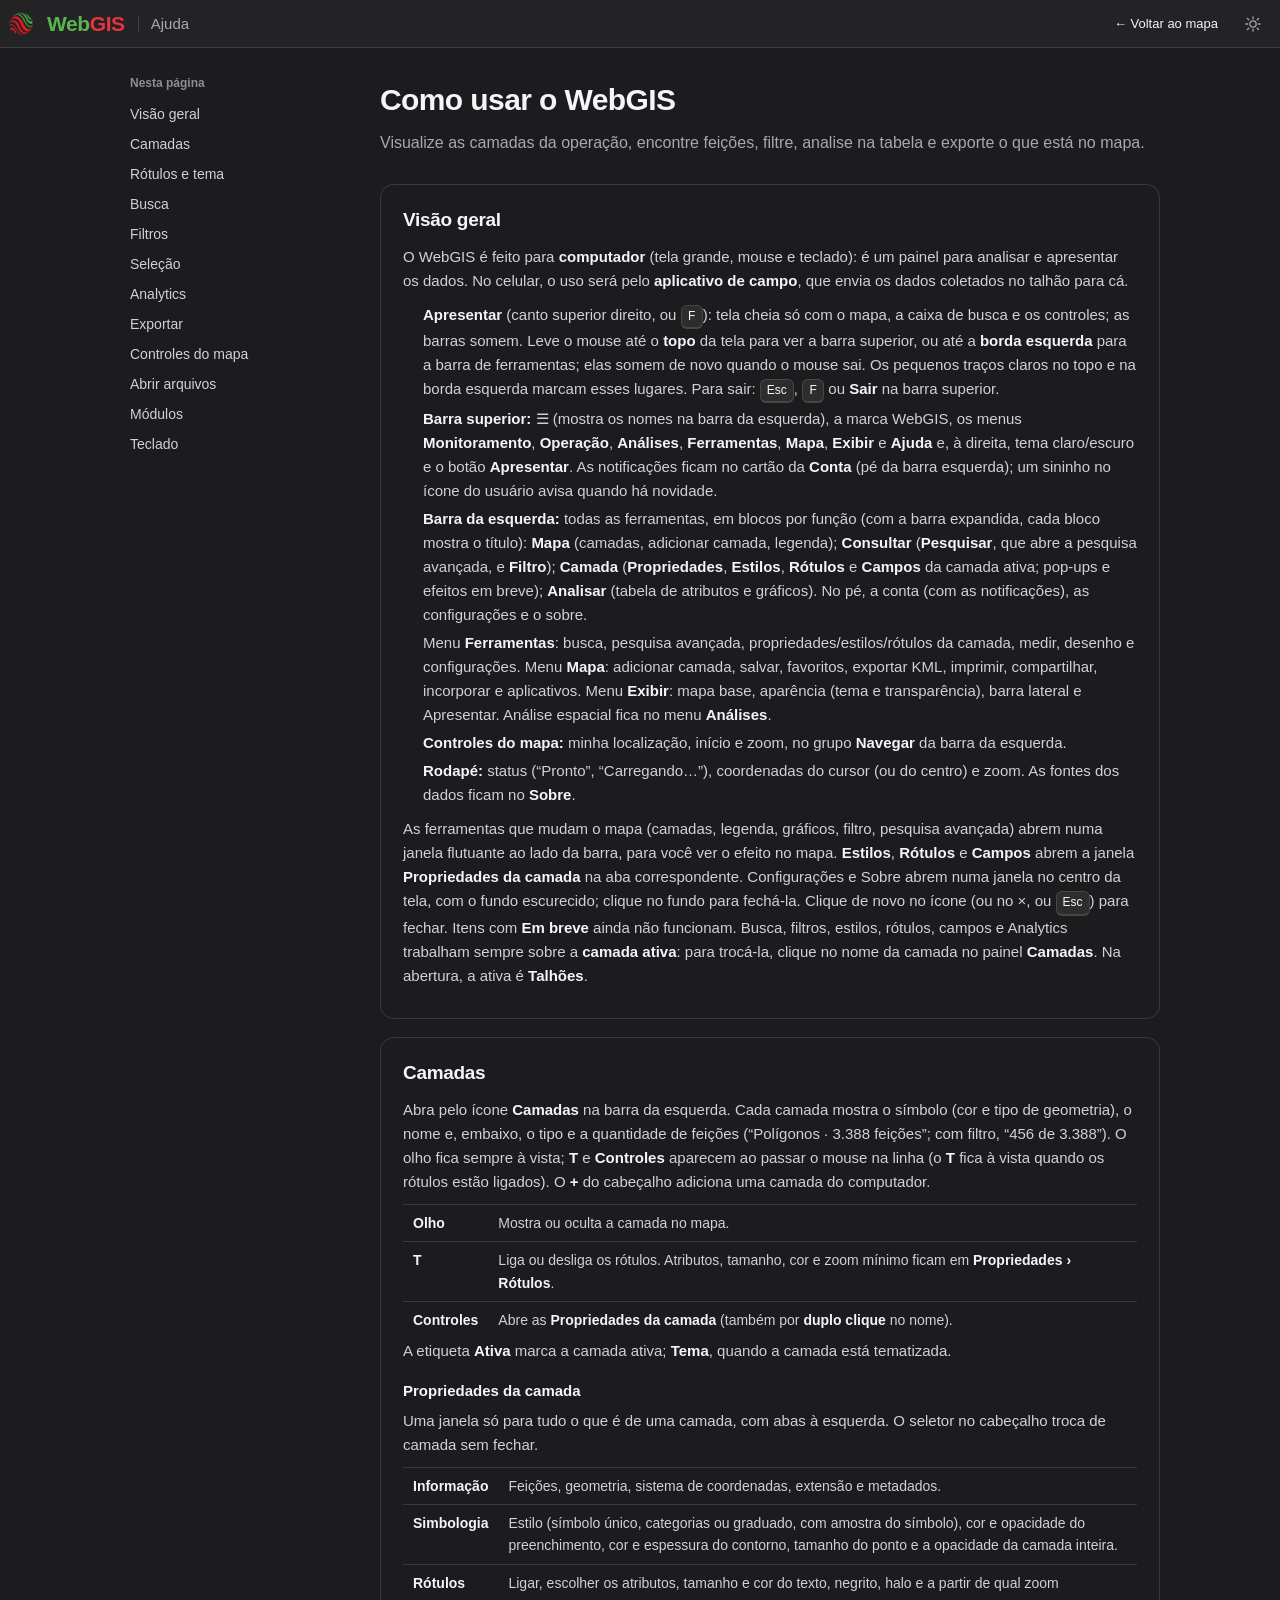
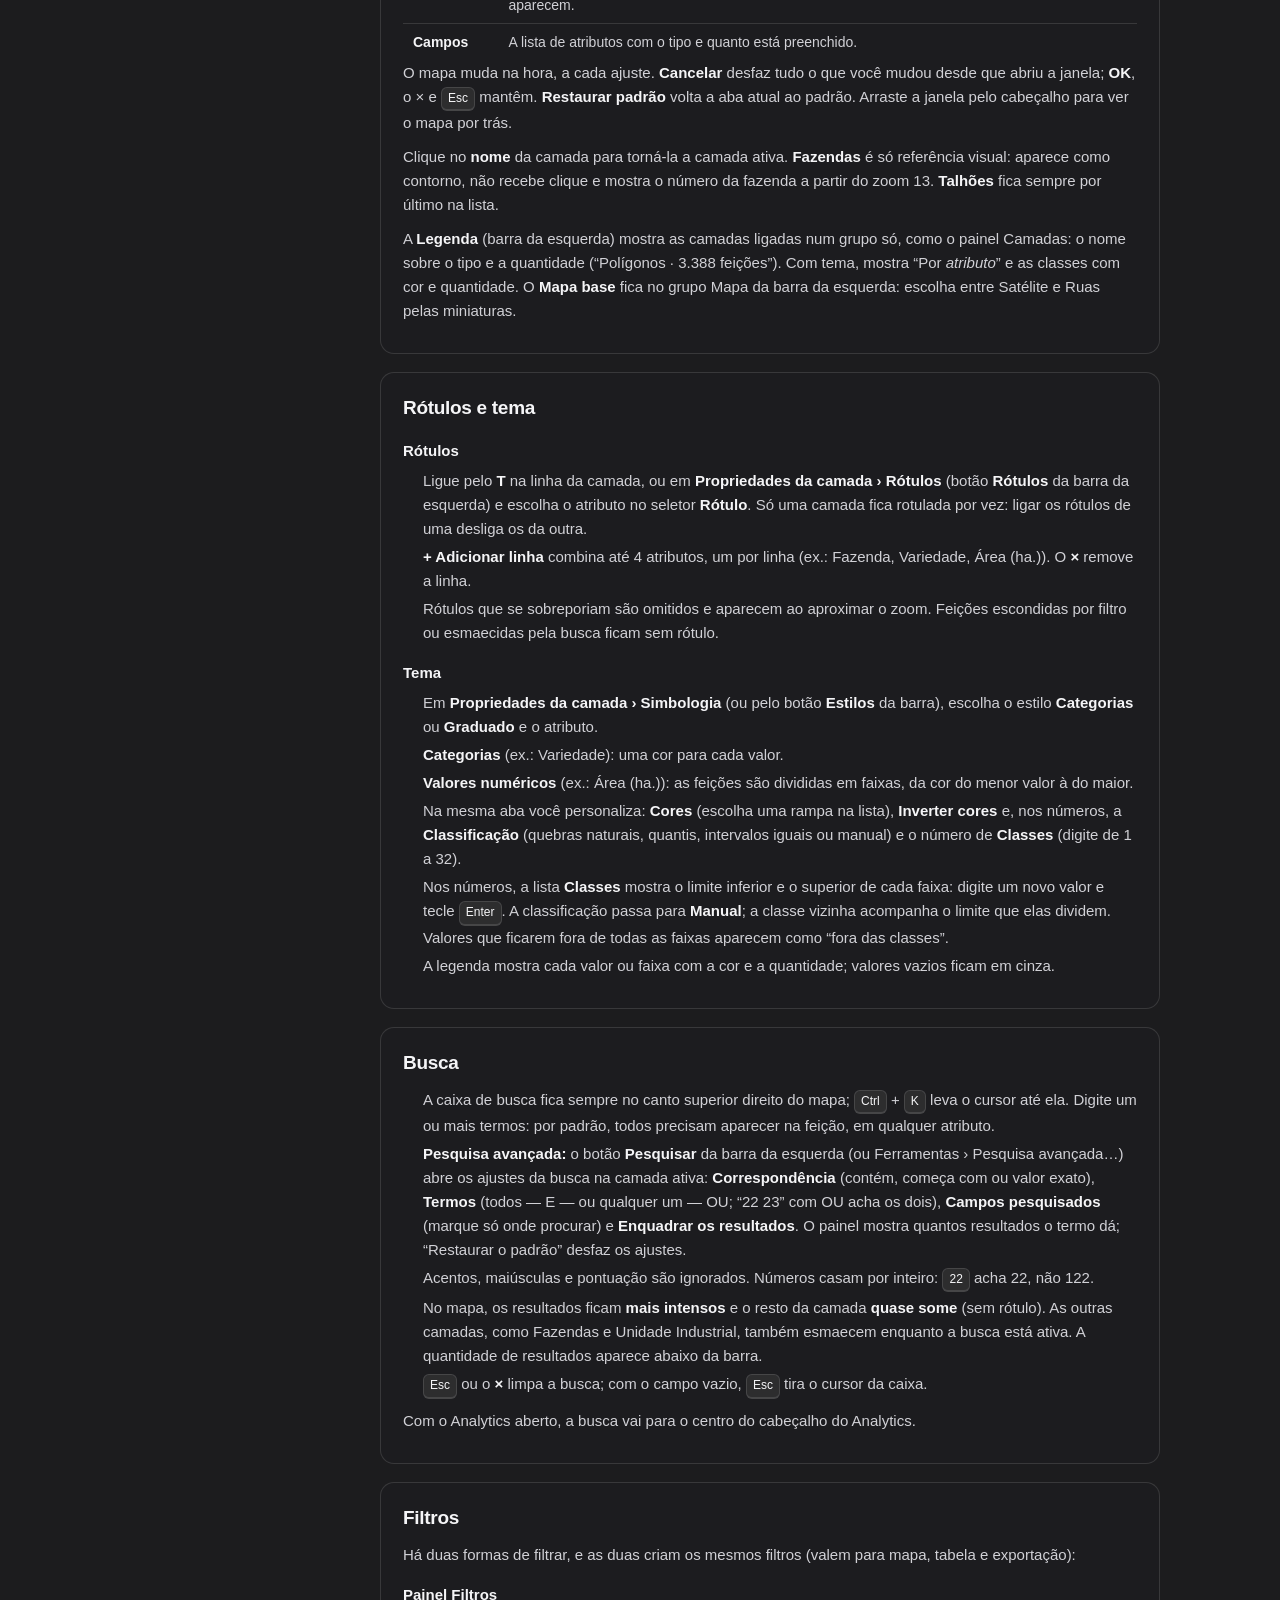
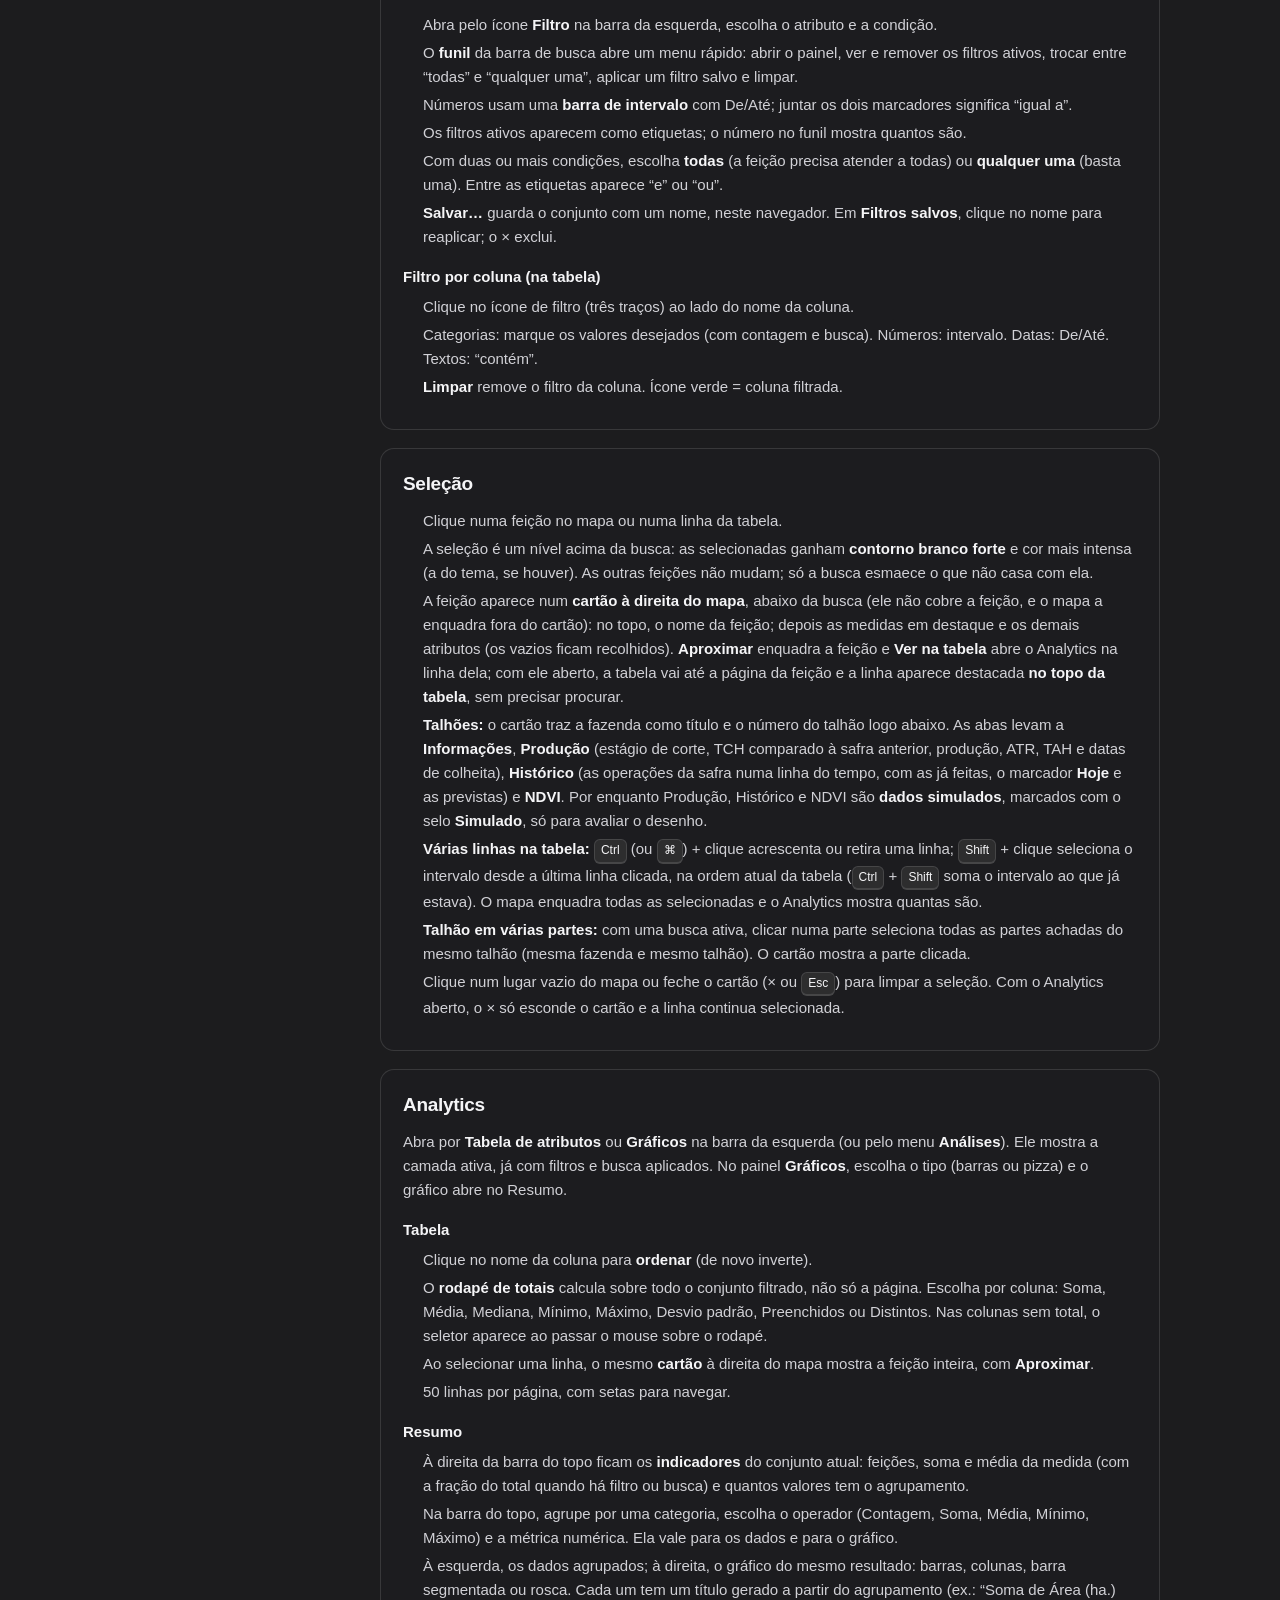
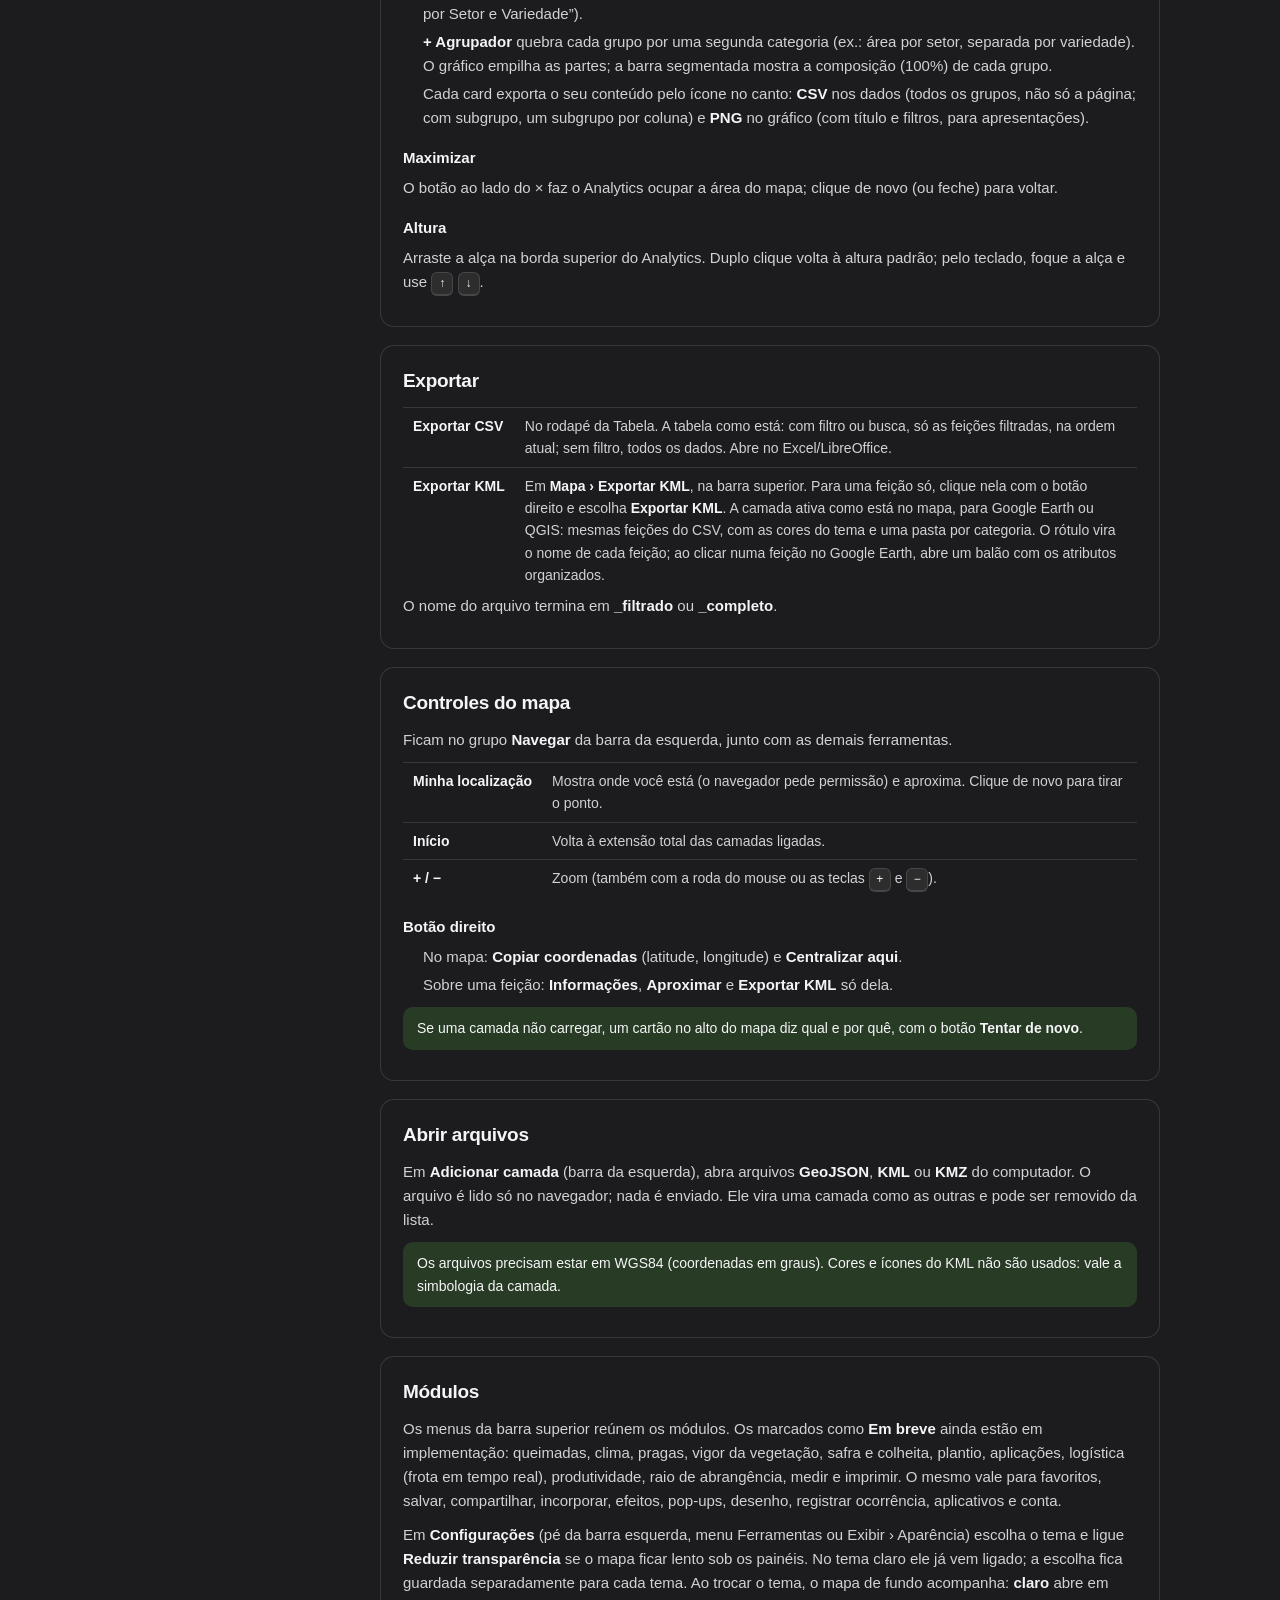
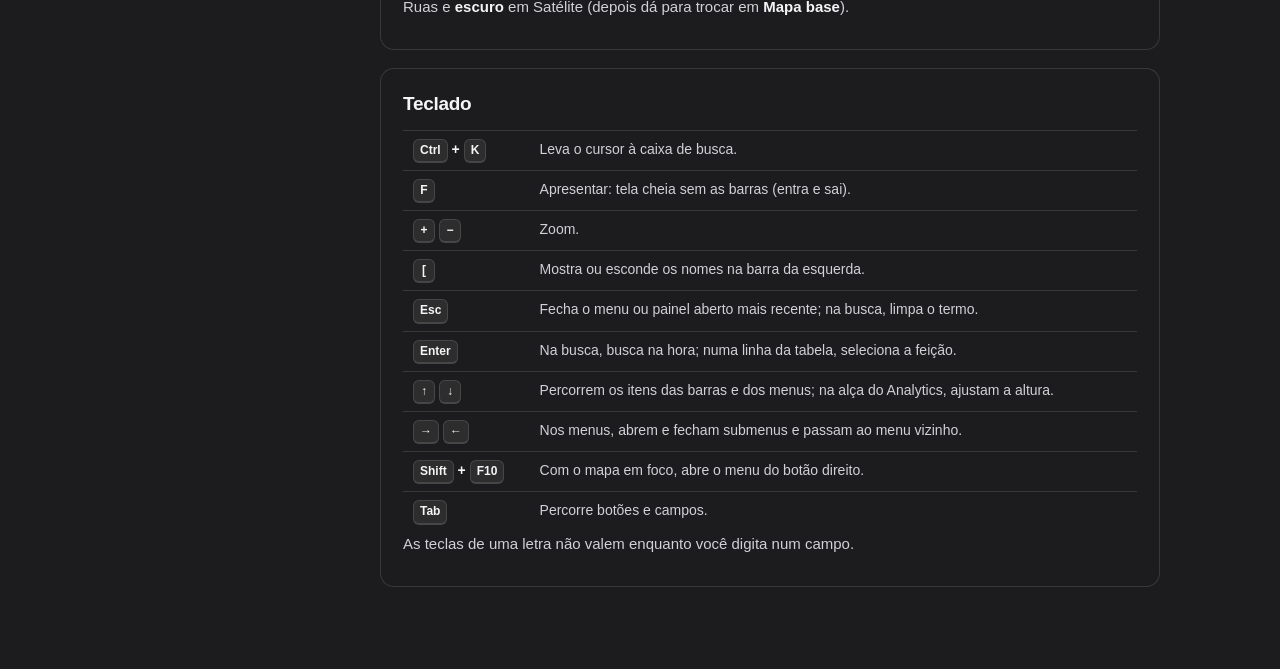
==== commit a374f45f: "Pop-up do talhão: subtítulo, abas Produção e Histórico (simuladas) - Cabeçalho: sem "TALHÕES · FAZEN" ====
--- a/ajuda.html
+++ b/ajuda.html
@@ -18,7 +18,7 @@
     <link rel="icon" href="assets/icons/favicon.ico" sizes="any">
     <link rel="icon" type="image/png" href="assets/png/favcon_red_green.png">
     <link rel="manifest" href="manifest.webmanifest">
-    <link rel="stylesheet" href="css/style.css?v=20261111g">
+    <link rel="stylesheet" href="css/style.css?v=20261112a">
 
     <script>(function(){var t="dark";try{if(localStorage.getItem("webgis-theme")==="light"){t="light";}}catch(e){}document.documentElement.setAttribute("data-theme",t);})();</script>
 
@@ -355,6 +355,7 @@
                     <li>Clique numa feição no mapa ou numa linha da tabela.</li>
                     <li>A seleção é um nível acima da busca: as selecionadas ganham <strong>contorno branco forte</strong> e cor mais intensa (a do tema, se houver). As outras feições não mudam; só a busca esmaece o que não casa com ela.</li>
                     <li>A feição aparece num <strong>cartão à direita do mapa</strong>, abaixo da busca (ele não cobre a feição, e o mapa a enquadra fora do cartão): no topo, o nome da feição; depois as medidas em destaque e os demais atributos (os vazios ficam recolhidos). <strong>Aproximar</strong> enquadra a feição e <strong>Ver na tabela</strong> abre o Analytics na linha dela; com ele aberto, a tabela vai até a página da feição e a linha aparece destacada <strong>no topo da tabela</strong>, sem precisar procurar.</li>
+                    <li><strong>Talhões:</strong> o cartão traz a fazenda como título e o número do talhão logo abaixo. As abas levam a <strong>Informações</strong>, <strong>Produção</strong> (estágio de corte, TCH comparado à safra anterior, produção, ATR, TAH e datas de colheita), <strong>Histórico</strong> (as operações da safra numa linha do tempo, com as já feitas, o marcador <strong>Hoje</strong> e as previstas) e <strong>NDVI</strong>. Por enquanto Produção, Histórico e NDVI são <strong>dados simulados</strong>, marcados com o selo <strong>Simulado</strong>, só para avaliar o desenho.</li>
                     <li><strong>Várias linhas na tabela:</strong> <kbd>Ctrl</kbd> (ou <kbd>⌘</kbd>) + clique acrescenta ou retira uma linha; <kbd>Shift</kbd> + clique seleciona o intervalo desde a última linha clicada, na ordem atual da tabela (<kbd>Ctrl</kbd> + <kbd>Shift</kbd> soma o intervalo ao que já estava). O mapa enquadra todas as selecionadas e o Analytics mostra quantas são.</li>
                     <li><strong>Talhão em várias partes:</strong> com uma busca ativa, clicar numa parte seleciona todas as partes achadas do mesmo talhão (mesma fazenda e mesmo talhão). O cartão mostra a parte clicada.</li>
                     <li>Clique num lugar vazio do mapa ou feche o cartão (× ou <kbd>Esc</kbd>) para limpar a seleção. Com o Analytics aberto, o × só esconde o cartão e a linha continua selecionada.</li>
--- a/css/style.css
+++ b/css/style.css
@@ -647,6 +647,7 @@
 }
 
 .feature-popup-header {
+    flex: none;
     padding: 14px 44px 10px 16px;
 }
 
@@ -677,6 +678,18 @@
     line-height: 1.2;
     letter-spacing: -0.5px;
     overflow-wrap: anywhere;
+}
+
+/* Subtítulo (popup.subtitle): o talhão, logo abaixo da fazenda. */
+.feature-popup-subtitle {
+    margin-top: 2px;
+    overflow: hidden;
+    color: var(--text-muted);
+    font-size: 13px;
+    font-weight: 600;
+    font-variant-numeric: tabular-nums;
+    text-overflow: ellipsis;
+    white-space: nowrap;
 }
 
 /* Selo de estado (popup.badge): pílula na cor de destaque com ponto. */
@@ -701,7 +714,9 @@
 }
 
 /* Abas: texto discreto; a ativa em destaque, sublinhada. */
+/* flex: none: com overflow-x, a barra podia encolher até sumir num cartão alto. */
 .feature-tabs {
+    flex: none;
     display: flex;
     gap: 16px;
     padding: 0 16px;
@@ -898,6 +913,150 @@
 .feature-timeline-label {
     color: var(--text-muted);
     font-size: 11px;
+}
+
+/*
+   Produção da safra (simulada): dois cartões de números (o 1º com
+   estágio e TCH, mais largo) e as datas de colheita em grade.
+*/
+.feature-production {
+    display: grid;
+    gap: 10px;
+}
+
+.feature-metrics-wide {
+    grid-template-columns: repeat(auto-fit, minmax(110px, 1fr));
+}
+
+.feature-metric-unit {
+    color: var(--text-muted);
+    font-size: 11px;
+    font-weight: 500;
+}
+
+.feature-metric-note {
+    margin-top: 2px;
+    color: var(--text-muted);
+    font-size: 11px;
+    font-variant-numeric: tabular-nums;
+}
+
+/* Variação sobre a safra anterior: seta e palavra dizem a direção; a cor só reforça. */
+.feature-metric-note.is-up {
+    color: var(--accent-text);
+}
+
+.feature-metric-note.is-down {
+    color: var(--danger-text);
+}
+
+.feature-production-note {
+    color: var(--text-muted);
+    font-size: 12px;
+    line-height: 1.4;
+}
+
+/*
+   Histórico da safra: linha do tempo em ordem de data. Feitas com
+   ponto cheio; previstas com ponto vazado, texto mais fraco e a
+   etiqueta "Prevista"; "Hoje" separa as duas partes.
+*/
+.feature-ops {
+    display: grid;
+    gap: 12px;
+    margin: 0 0 0 5px;
+    padding: 2px 0;
+    border-left: 2px solid var(--border-hairline);
+    list-style: none;
+}
+
+.feature-ops-item {
+    position: relative;
+    display: grid;
+    gap: 1px;
+    padding-left: 14px;
+}
+
+.feature-ops-item::before {
+    content: "";
+    position: absolute;
+    top: 3px;
+    left: -6px;
+    width: 8px;
+    height: 8px;
+    border: 1.5px solid var(--accent);
+    border-radius: 50%;
+    background: var(--accent);
+}
+
+.feature-ops-item.is-planned::before {
+    border-color: var(--text-muted);
+    border-style: dashed;
+    background: var(--glass-bg-solid);
+}
+
+.feature-ops-date {
+    color: var(--text-muted);
+    font-size: 11px;
+    font-variant-numeric: tabular-nums;
+}
+
+.feature-ops-title {
+    display: flex;
+    flex-wrap: wrap;
+    align-items: center;
+    gap: 6px;
+    color: var(--text);
+    font-size: 13px;
+    font-weight: 500;
+}
+
+.feature-ops-detail {
+    color: var(--text-muted);
+    font-size: 12px;
+}
+
+.feature-ops-item.is-planned .feature-ops-title {
+    color: var(--text-muted);
+}
+
+.feature-ops-tag {
+    padding: 0 6px;
+    border: 0.5px solid var(--border-hairline);
+    border-radius: var(--radius-pill);
+    color: var(--text-muted);
+    font-size: 10px;
+    font-weight: 600;
+    line-height: 1.6;
+}
+
+/* Marcador "Hoje": filete na cor de destaque cruzando o trilho. */
+.feature-ops-today {
+    position: relative;
+    display: flex;
+    align-items: center;
+    gap: 8px;
+    margin-left: -6px;
+    color: var(--accent-text);
+    font-size: 10px;
+    font-weight: 700;
+    letter-spacing: 0.04em;
+    text-transform: uppercase;
+}
+
+.feature-ops-today::before {
+    content: "";
+    width: 10px;
+    height: 2px;
+    border-radius: 1px;
+    background: var(--accent);
+}
+
+.feature-ops-today::after {
+    content: "";
+    flex: 1;
+    height: 0.5px;
+    background: var(--accent-soft);
 }
 
 .feature-info-empty {
